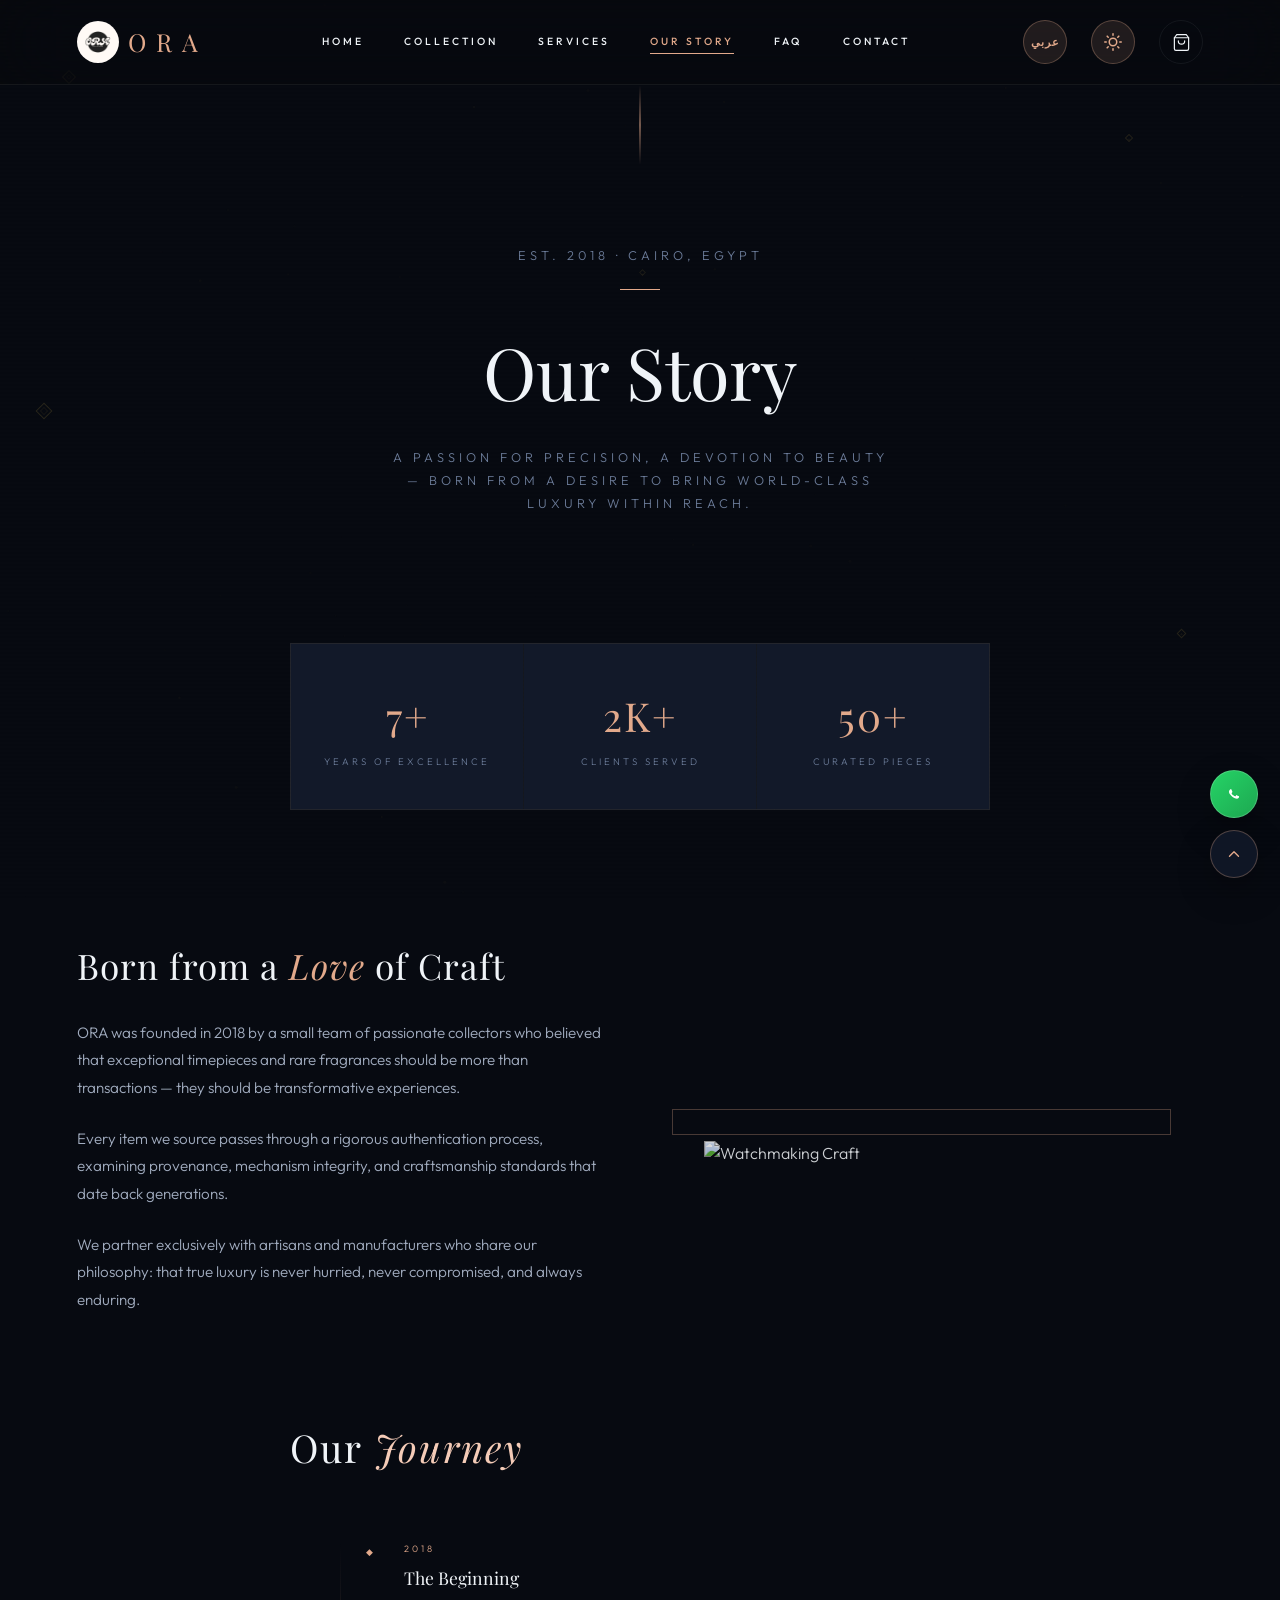
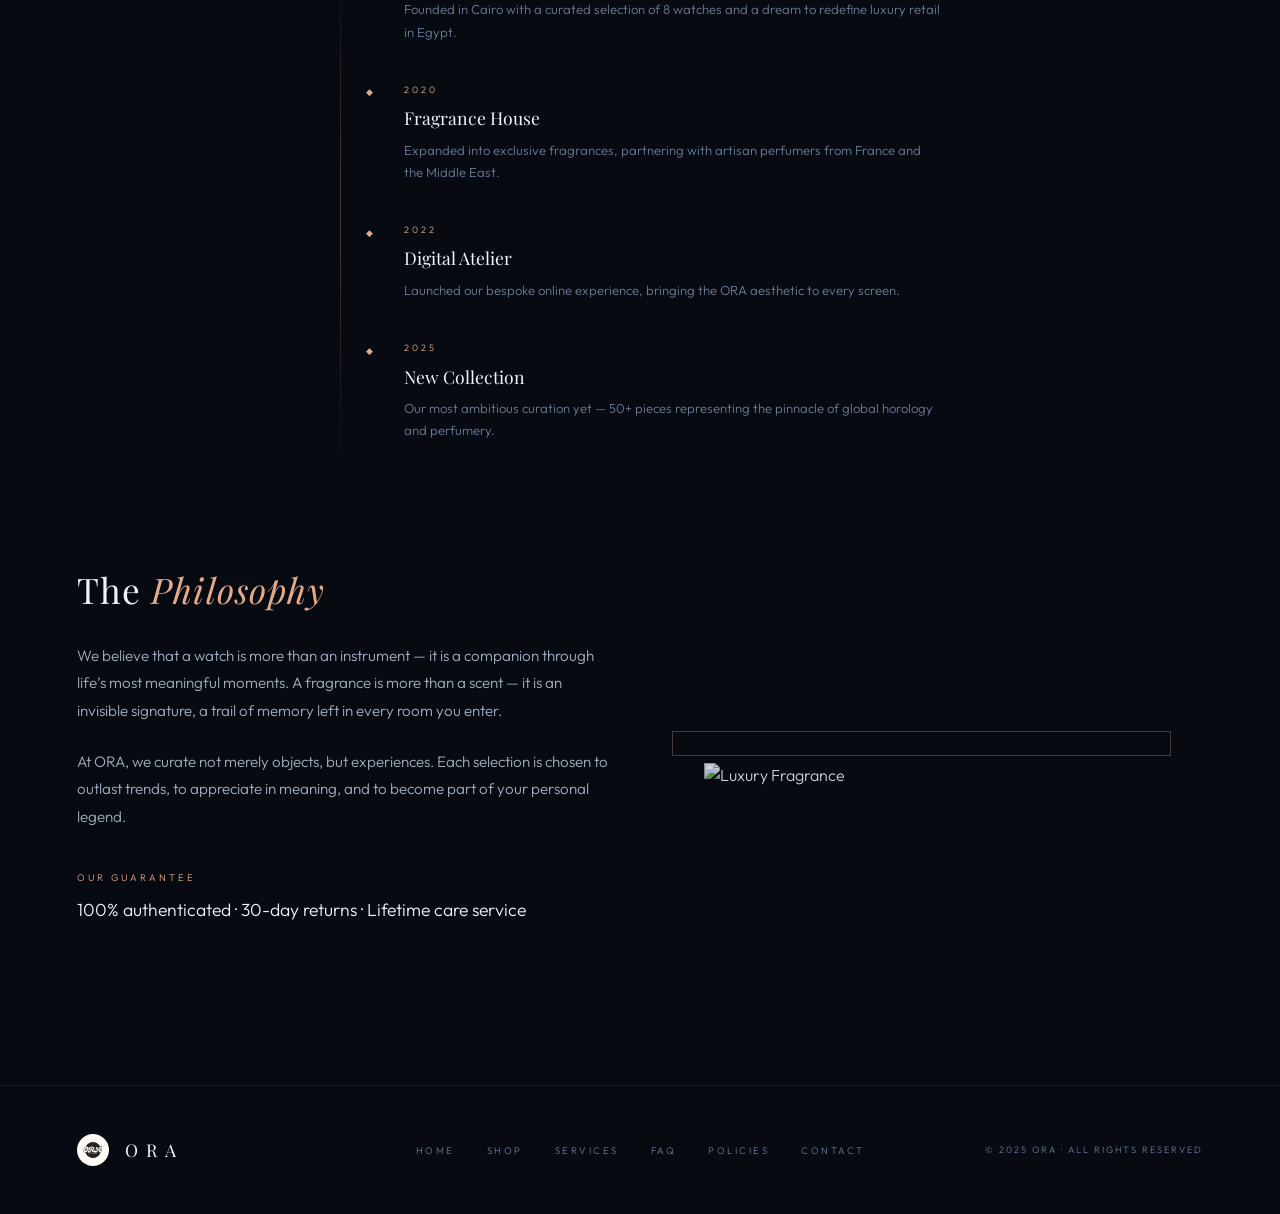
==== about.html @ 58fda9b3 "Initial commit or updates" ====
<!DOCTYPE html>
<html lang="en">
<head>
    <meta charset="UTF-8">
    <meta name="viewport" content="width=device-width, initial-scale=1.0">
    <title>Our Story — ORA</title>
    <link rel="preconnect" href="https://fonts.googleapis.com">
    <link rel="preconnect" href="https://fonts.gstatic.com" crossorigin>
    <link href="https://fonts.googleapis.com/css2?family=Cairo:wght@300;400;500;600;700&family=Outfit:wght@300;400;500;600&family=Playfair+Display:ital,wght@0,400;0,500;0,600;1,400;1,500&display=swap" rel="stylesheet">
    <script src="https://cdn.tailwindcss.com"></script>
    <link rel="stylesheet" href="css/style.css">
    <link rel="stylesheet" href="css/extra.css">
</head>
<body>


    <canvas id="bg-canvas"></canvas>
    <div class="orb-layer" aria-hidden="true">
        <div class="orb orb-1"></div>
        <div class="orb orb-2"></div>
        <div class="orb orb-3"></div>
    </div>
    <div class="diamonds-layer" aria-hidden="true">
        <div class="diamond"></div><div class="diamond"></div><div class="diamond"></div>
        <div class="diamond"></div><div class="diamond"></div>
    </div>
    <div class="scanline" aria-hidden="true"></div>

    <div class="page-wrap">

        <!-- NAVBAR -->
        <header class="navbar" id="navbar">
            <a href="index.html" class="logo"><img src="LOGO/ORAlogo.jpeg" alt="ORA" class="logo-img"><span class="logo-text">ORA</span></a>
            <nav class="nav-links" id="nav-links">
                <a href="index.html" data-i18n="home">Home</a>
                <a href="index.html#products" data-i18n="collection">Collection</a>
                <a href="services.html" data-i18n="services">Services</a>
                <a href="about.html" class="active" data-i18n="our_story">Our Story</a>
                <a href="faq.html" data-i18n="faq">FAQ</a>
                <a href="contact.html" data-i18n="contact">Contact</a>
            </nav>
            <div class="nav-right">
                <button class="lang-toggle" id="lang-toggle" aria-label="Toggle Language">عربي</button>
                <button class="theme-toggle" id="theme-toggle" aria-label="Toggle Theme">
                    <svg class="sun-icon" width="18" height="18" viewBox="0 0 24 24" fill="none" stroke="currentColor" stroke-width="2" stroke-linecap="round" stroke-linejoin="round"><circle cx="12" cy="12" r="5"/><line x1="12" y1="1" x2="12" y2="3"/><line x1="12" y1="21" x2="12" y2="23"/><line x1="4.22" y1="4.22" x2="5.64" y2="5.64"/><line x1="18.36" y1="18.36" x2="19.78" y2="19.78"/><line x1="1" y1="12" x2="3" y2="12"/><line x1="21" y1="12" x2="23" y2="12"/><line x1="4.22" y1="19.78" x2="5.64" y2="18.36"/><line x1="18.36" y1="5.64" x2="19.78" y2="4.22"/></svg>
                    <svg class="moon-icon" width="18" height="18" viewBox="0 0 24 24" fill="none" stroke="currentColor" stroke-width="2" stroke-linecap="round" stroke-linejoin="round"><path d="M21 12.79A9 9 0 1 1 11.21 3 7 7 0 0 0 21 12.79z"/></svg>
                </button>
                <a href="index.html" class="shop-link">
                    <button class="cart-trigger" aria-label="Go to shop">
                        <svg width="19" height="19" viewBox="0 0 24 24" fill="none" stroke="currentColor" stroke-width="1.5" stroke-linecap="round" stroke-linejoin="round"><path d="M6 2 3 6v14a2 2 0 0 0 2 2h14a2 2 0 0 0 2-2V6l-3-4z"/><line x1="3" y1="6" x2="21" y2="6"/><path d="M16 10a4 4 0 0 1-8 0"/></svg>
                    </button>
                </a>
                <button class="menu-trigger" id="menu-trigger" aria-label="Menu" aria-expanded="false" aria-controls="nav-links">
                    <span></span><span></span><span></span>
                </button>
            </div>
        </header>

        <!-- PAGE HEADER -->
        <div class="page-header">
            <div class="hero-line-top"></div>
            <p class="page-subtitle" data-i18n="est_cairo">Est. 2018 · Cairo, Egypt</p>
            <div class="page-header-line"></div>
            <h1 class="page-title" data-i18n="our_story">Our <em>Story</em></h1>
            <p class="page-subtitle" style="margin-top:1rem;max-width:500px;margin-left:auto;margin-right:auto;line-height:1.8;">
                <span data-i18n="passion_for_precision">A passion for precision, a devotion to beauty — born from a desire to bring world-class luxury within reach.</span>
            </p>
        </div>

        <!-- STATS -->
        <div class="stats-row reveal">
            <div class="stat-item">
                <span class="stat-num">7+</span>
                <span class="stat-label" data-i18n="years_excellence">Years of Excellence</span>
            </div>
            <div class="stat-item">
                <span class="stat-num">2K+</span>
                <span class="stat-label" data-i18n="clients_served">Clients Served</span>
            </div>
            <div class="stat-item">
                <span class="stat-num">50+</span>
                <span class="stat-label" data-i18n="curated_pieces">Curated Pieces</span>
            </div>
        </div>

        <!-- CONTENT -->
        <div class="page-content">

            <!-- First section: text + image -->
            <div class="two-col-grid reveal">
                <div class="text-block">
                    <h2 data-i18n="born_from_love">Born from a <em>Love</em> of Craft</h2>
                    <p data-i18n="maison_founded">ORA was founded in 2018 by a small team of passionate collectors who believed that exceptional timepieces and rare fragrances should be more than transactions — they should be transformative experiences.</p>
                    <p data-i18n="every_item">Every item we source passes through a rigorous authentication process, examining provenance, mechanism integrity, and craftsmanship standards that date back generations.</p>
                    <p data-i18n="we_partner">We partner exclusively with artisans and manufacturers who share our philosophy: that true luxury is never hurried, never compromised, and always enduring.</p>
                </div>
                <div class="image-block">
                    <img src="https://images.unsplash.com/photo-1508685096489-7aacd43bd3b1?w=600&h=700&fit=crop&q=85" alt="Watchmaking Craft" class="styled-img">
                </div>
            </div>

            <!-- Timeline -->
            <div style="margin: 5rem auto; max-width: 700px;">
                <div class="values-title reveal" style="text-align:left; margin-bottom:3rem;">
                    <h2 style="font-family:'Playfair Display',serif;font-size:clamp(1.8rem,3vw,2.4rem);font-weight:300;color:var(--text-1);letter-spacing:2px;">
                        <span data-i18n="our_journey">Our <em style="font-style:italic;color:var(--gold-light);">Journey</em></span>
                    </h2>
                </div>
                <div class="timeline reveal">
                    <div class="timeline-item">
                        <span class="timeline-year">2018</span>
                        <h3 data-i18n="the_beginning">The Beginning</h3>
                        <p data-i18n="the_beginning_desc">Founded in Cairo with a curated selection of 8 watches and a dream to redefine luxury retail in Egypt.</p>
                    </div>
                    <div class="timeline-item">
                        <span class="timeline-year">2020</span>
                        <h3 data-i18n="fragrance_house">Fragrance House</h3>
                        <p data-i18n="fragrance_house_desc">Expanded into exclusive fragrances, partnering with artisan perfumers from France and the Middle East.</p>
                    </div>
                    <div class="timeline-item">
                        <span class="timeline-year">2022</span>
                        <h3 data-i18n="digital_atelier">Digital Atelier</h3>
                        <p data-i18n="digital_atelier_desc">Launched our bespoke online experience, bringing the ORA aesthetic to every screen.</p>
                    </div>
                    <div class="timeline-item">
                        <span class="timeline-year">2025</span>
                        <h3 data-i18n="new_collection_year">New Collection</h3>
                        <p data-i18n="new_collection_desc">Our most ambitious curation yet — 50+ pieces representing the pinnacle of global horology and perfumery.</p>
                    </div>
                </div>
            </div>

            <!-- Second section: image + text -->
            <div class="two-col-grid reveal" style="margin-top:4rem;">
                <div class="image-block" style="order:2;">
                    <img src="https://images.unsplash.com/photo-1512207691052-e3b8b1823d12?w=600&h=700&fit=crop&q=85" alt="Luxury Fragrance" class="styled-img">
                </div>
                <div class="text-block" style="order:1;">
                    <h2 data-i18n="the_philosophy">The <em>Philosophy</em></h2>
                    <p data-i18n="we_believe">We believe that a watch is more than an instrument — it is a companion through life's most meaningful moments. A fragrance is more than a scent — it is an invisible signature, a trail of memory left in every room you enter.</p>
                    <p data-i18n="at_maison">At ORA, we curate not merely objects, but experiences. Each selection is chosen to outlast trends, to appreciate in meaning, and to become part of your personal legend.</p>
                    <div class="info-item" style="margin-top:2.5rem;">
                        <span class="info-label" data-i18n="our_guarantee">Our Guarantee</span>
                        <p data-i18n="guarantee_desc">100% authenticated · 30-day returns · Lifetime care service</p>
                    </div>
                </div>
            </div>

        </div>

        <!-- FOOTER -->
        <footer class="site-footer">
            <div class="footer-brand"><img src="LOGO/ORAlogo.jpeg" alt="ORA" class="footer-logo-img">ORA</div>
            <div class="footer-links">
                <a href="index.html" data-i18n="home">Home</a>
                <a href="index.html#products" data-i18n="shop">Shop</a>
                <a href="services.html" data-i18n="services">Services</a>
                <a href="faq.html" data-i18n="faq">FAQ</a>
                <a href="policies.html" data-i18n="policies">Policies</a>
                <a href="contact.html" data-i18n="contact">Contact</a>
            </div>
            <div class="footer-copy" data-i18n="rights_reserved">© 2025 ORA · All rights reserved</div>
        </footer>

    </div>

    <div class="toast" id="toast" role="status" aria-live="polite">
        <div class="toast-diamond"></div>
        <span id="toast-text"></span>
    </div>

    <div class="floating-actions" aria-label="Quick actions">
        <a class="floating-action whatsapp-action" href="https://wa.me/201005311879" target="_blank" rel="noopener" aria-label="WhatsApp">
            <svg width="20" height="20" viewBox="0 0 24 24" fill="currentColor" aria-hidden="true"><path d="M17.472 14.382c-.297-.149-1.758-.867-2.03-.967-.273-.099-.471-.148-.67.15-.197.297-.767.966-.94 1.164-.173.199-.347.223-.644.075-.297-.15-1.255-.463-2.39-1.475-.883-.788-1.48-1.761-1.653-2.059-.173-.297-.018-.458.13-.606.134-.133.298-.347.446-.52.149-.174.198-.298.298-.497.099-.198.05-.371-.025-.52-.075-.149-.669-1.612-.916-2.207-.242-.579-.487-.5-.669-.51-.173-.008-.371-.01-.57-.01-.198 0-.52.074-.792.372-.272.297-1.04 1.016-1.04 2.479 0 1.462 1.065 2.875 1.213 3.074.149.198 2.096 3.2 5.077 4.487.709.306 1.262.489 1.694.625.712.227 1.36.195 1.871.118.571-.085 1.758-.719 2.006-1.413.248-.694.248-1.289.173-1.413-.074-.124-.272-.198-.57-.347z"/></svg>
        </a>
        <button class="floating-action back-to-top" id="back-to-top" type="button" aria-label="Back to top">
            <svg width="18" height="18" viewBox="0 0 24 24" fill="none" stroke="currentColor" stroke-width="1.8" stroke-linecap="round" stroke-linejoin="round" aria-hidden="true"><path d="m18 15-6-6-6 6"/></svg>
        </button>
    </div>

    <script src="https://ajax.googleapis.com/ajax/libs/jquery/3.7.1/jquery.min.js"></script>
    <script src="js/lang.js"></script>
    <script src="js/page.js"></script>
</body>
</html>
---- css/style.css ----
/* =====================================================
   ORA — Ultra Premium Dark Luxury v2
   ===================================================== */
:root {
  --gold:        #E2A98B;
  --gold-light:  #F4CBB7;
  --gold-pale:   #FCEFE8;
  --gold-dim:    rgba(226, 169, 139, 0.12);
  --gold-glow:   rgba(226, 169, 139, 0.25);
  --void:        #070A11;
  --charcoal:    #0D121F;
  --surface:     #121929;
  --surface-2:   #182136;
  --surface-3:   #202A45;
  --border:      rgba(255,255,255,0.06);
  --border-gold: rgba(226, 169, 139, 0.3);
  --text-1:      #F0F4F8;
  --text-2:      #A2ADC0;
  --text-3:      #6B7B98;
  --wa:          #25D366;
  --wa-dark:     #1DA851;
  --ease-out:    cubic-bezier(0.22,1,0.36,1);
  --ease-expo:   cubic-bezier(0.16,1,0.3,1);
  --ease-io:     cubic-bezier(0.77,0,0.175,1);
}

/* ── LIGHT MODE ────────────────────────────────────── */
[data-theme="light"] {
  --void:        #F9FAFB;
  --charcoal:    #E9ECEF;
  --surface:     #FFFFFF;
  --surface-2:   #F3F4F6;
  --surface-3:   #E5E7EB;
  --border:      rgba(0,0,0,0.08);
  --border-gold: rgba(226, 169, 139, 0.4);
  --text-1:      #111827;
  --text-2:      #4B5563;
  --text-3:      #6B7280;
  --gold-dim:    rgba(226, 169, 139, 0.08);
  --gold-glow:   rgba(226, 169, 139, 0.15);
}

*,*::before,*::after { margin:0; padding:0; box-sizing:border-box; }
html { scroll-behavior:smooth; }

body {
  font-family:'Outfit', sans-serif;
  background:var(--void);
  color:var(--text-1);
  line-height:1.6;
  font-weight:300;
  overflow-x:hidden;
  transition: background 0.5s var(--ease-out), color 0.5s var(--ease-out);
}

/* ── Language Toggle Button ───────────────────────── */
.lang-toggle {
  position:relative;
  width:44px; height:44px;
  border:1px solid var(--border-gold);
  border-radius:50%;
  background:var(--gold-dim);
  display:flex;
  align-items:center;
  justify-content:center;
  cursor:pointer;
  font-family:'Outfit', sans-serif;
  font-size:0.7rem;
  font-weight:600;
  letter-spacing:1px;
  color:var(--gold);
  text-transform:uppercase;
  transition:all 0.4s var(--ease-out);
}

.lang-toggle:hover {
  background:var(--gold-glow);
  transform:scale(1.1);
  box-shadow:0 0 25px var(--gold-glow);
  color:var(--gold-light);
}

/* ── Theme Toggle Button ──────────────────────────── */
.theme-toggle {
  position:relative;
  width:44px; height:44px;
  border:1px solid var(--border-gold);
  border-radius:50%;
  background:var(--gold-dim);
  display:flex;
  align-items:center;
  justify-content:center;
  cursor:pointer;
  transition:all 0.4s var(--ease-out);
}

.theme-toggle:hover {
  background:var(--gold-glow);
  transform:rotate(30deg) scale(1.1);
  box-shadow:0 0 25px var(--gold-glow);
}

.theme-toggle svg { stroke:var(--gold); transition:all 0.3s; }

/* Dark mode: show sun, hide moon */
.theme-toggle .sun-icon { display:block; }
.theme-toggle .moon-icon { display:none; }

/* Light mode: show moon, hide sun */
[data-theme="light"] .theme-toggle .sun-icon { display:none; }
[data-theme="light"] .theme-toggle .moon-icon { display:block; }

/* ── Light mode particle/orb fixes ────────────────── */
[data-theme="light"] .orb { opacity:0; }
[data-theme="light"] .scanline { display:none; }
[data-theme="light"] .diamonds-layer { opacity:0.3; }
[data-theme="light"] #bg-canvas { opacity:0.3; }
[data-theme="light"] .navbar {
  background:rgba(250,249,246,0.8);
  border-bottom-color:rgba(0,0,0,0.06);
}
[data-theme="light"] .navbar.scrolled {
  background:rgba(250,249,246,0.95);
  border-bottom-color:var(--border-gold);
}
[data-theme="light"] .cart-trigger svg { stroke:var(--text-1); }
[data-theme="light"] .hero-cta {
  color:#fff;
  background:var(--gold);
}
[data-theme="light"] .product-image {
  filter:brightness(1) saturate(1);
}
[data-theme="light"] ::-webkit-scrollbar-track { background:var(--void); }
[data-theme="light"] ::-webkit-scrollbar-thumb { background:var(--border-gold); }

/* ── Custom Cursor ─────────────────────────────── */
#cursor-dot {
  position:fixed; top:0; left:0; z-index:9999;
  width:6px; height:6px; border-radius:50%;
  background:var(--gold);
  pointer-events:none;
  transition:transform 0.1s, opacity 0.3s;
  transform:translate(-50%,-50%);
}
#cursor-ring {
  position:fixed; top:0; left:0; z-index:9998;
  width:32px; height:32px; border-radius:50%;
  border:1px solid rgba(201,168,76,0.5);
  pointer-events:none;
  transform:translate(-50%,-50%);
  transition:transform 0.18s var(--ease-out), width 0.3s, height 0.3s, border-color 0.3s, opacity 0.3s;
}
body:has(button:hover) #cursor-ring,
body:has(a:hover) #cursor-ring {
  width:50px; height:50px;
  border-color:var(--gold);
}

/* ── Scrollbar ──────────────────────────────────── */
::-webkit-scrollbar { width:3px; }
::-webkit-scrollbar-track { background:var(--void); }
::-webkit-scrollbar-thumb { background:var(--border-gold); border-radius:2px; }

/* ── CANVAS (global background) ─────────────────── */
#bg-canvas {
  position:fixed;
  inset:0;
  z-index:0;
  pointer-events:none;
}

/* ── ANIMATED ORBS ──────────────────────────────── */
.orb-layer {
  position:fixed;
  inset:0;
  z-index:1;
  pointer-events:none;
  overflow:hidden;
}

.orb {
  position:absolute;
  border-radius:50%;
  filter:blur(90px);
  opacity:0;
  animation:orbFloat linear infinite;
  animation-fill-mode:forwards;
}

.orb-1 {
  width:500px; height:500px;
  background:radial-gradient(circle, rgba(201,168,76,0.18) 0%, transparent 70%);
  top:-100px; left:-100px;
  animation-duration:20s;
  animation-delay:0s;
  opacity:0;
  animation-name:orbFloat1;
}
.orb-2 {
  width:350px; height:350px;
  background:radial-gradient(circle, rgba(201,168,76,0.12) 0%, transparent 70%);
  top:40%; right:-80px;
  animation-duration:25s;
  animation-delay:-8s;
  animation-name:orbFloat2;
}
.orb-3 {
  width:280px; height:280px;
  background:radial-gradient(circle, rgba(232,200,122,0.1) 0%, transparent 70%);
  bottom:10%; left:20%;
  animation-duration:30s;
  animation-delay:-15s;
  animation-name:orbFloat3;
}
.orb-4 {
  width:200px; height:200px;
  background:radial-gradient(circle, rgba(201,168,76,0.15) 0%, transparent 70%);
  top:60%; left:60%;
  animation-duration:18s;
  animation-delay:-5s;
  animation-name:orbFloat4;
}

@keyframes orbFloat1 {
  0%   { opacity:0; transform:translate(0,0) scale(1); }
  10%  { opacity:1; }
  50%  { transform:translate(120px,80px) scale(1.1); }
  90%  { opacity:1; }
  100% { opacity:0; transform:translate(0,0) scale(1); }
}
@keyframes orbFloat2 {
  0%   { opacity:0; transform:translate(0,0) scale(0.9); }
  10%  { opacity:1; }
  50%  { transform:translate(-80px,120px) scale(1.15); }
  90%  { opacity:1; }
  100% { opacity:0; transform:translate(0,0) scale(0.9); }
}
@keyframes orbFloat3 {
  0%   { opacity:0; transform:translate(0,0); }
  10%  { opacity:1; }
  33%  { transform:translate(60px,-50px); }
  66%  { transform:translate(-40px,30px); }
  90%  { opacity:1; }
  100% { opacity:0; transform:translate(0,0); }
}
@keyframes orbFloat4 {
  0%   { opacity:0; transform:translate(0,0) scale(1); }
  10%  { opacity:1; }
  50%  { transform:translate(-60px,-90px) scale(1.2); }
  90%  { opacity:1; }
  100% { opacity:0; transform:translate(0,0) scale(1); }
}

/* ── FLOATING DIAMONDS ──────────────────────────── */
.diamonds-layer {
  position:fixed;
  inset:0;
  z-index:2;
  pointer-events:none;
  overflow:hidden;
}

.diamond {
  position:absolute;
  width:8px; height:8px;
  border:1px solid rgba(201,168,76,0.35);
  transform:rotate(45deg);
  animation:diamondDrift linear infinite;
}

.diamond::before {
  content:'';
  position:absolute;
  inset:2px;
  border:1px solid rgba(201,168,76,0.15);
}

.diamond:nth-child(1)  { top:8%;  left:5%;  width:10px; height:10px; animation-duration:18s; animation-delay:0s;    opacity:0.6; }
.diamond:nth-child(2)  { top:15%; left:88%; width:6px;  height:6px;  animation-duration:22s; animation-delay:-6s;   opacity:0.4; }
.diamond:nth-child(3)  { top:45%; left:3%;  width:12px; height:12px; animation-duration:28s; animation-delay:-10s;  opacity:0.5; }
.diamond:nth-child(4)  { top:70%; left:92%; width:7px;  height:7px;  animation-duration:20s; animation-delay:-4s;   opacity:0.45; }
.diamond:nth-child(5)  { top:30%; left:50%; width:5px;  height:5px;  animation-duration:15s; animation-delay:-8s;   opacity:0.3; }
.diamond:nth-child(6)  { top:85%; left:25%; width:9px;  height:9px;  animation-duration:24s; animation-delay:-12s;  opacity:0.5; }
.diamond:nth-child(7)  { top:55%; left:70%; width:6px;  height:6px;  animation-duration:19s; animation-delay:-3s;   opacity:0.35; }
.diamond:nth-child(8)  { top:20%; left:35%; width:8px;  height:8px;  animation-duration:26s; animation-delay:-16s;  opacity:0.4; }

@keyframes diamondDrift {
  0%   { transform:rotate(45deg) translateY(0px); }
  50%  { transform:rotate(225deg) translateY(-20px); }
  100% { transform:rotate(405deg) translateY(0px); }
}

/* ── Scanline overlay ───────────────────────────── */
.scanline {
  position:fixed;
  inset:0;
  z-index:3;
  pointer-events:none;
  background:repeating-linear-gradient(
    0deg,
    transparent,
    transparent 2px,
    rgba(0,0,0,0.03) 2px,
    rgba(0,0,0,0.03) 4px
  );
}

.page-wrap { position:relative; z-index:10; }

.navbar {
  display:flex;
  justify-content:space-between;
  align-items:center;
  padding:1.25rem 6%;
  background:rgba(8,8,8,0.5);
  backdrop-filter:blur(40px) saturate(2);
  -webkit-backdrop-filter:blur(40px) saturate(2);
  border-bottom:1px solid var(--border);
  position:sticky;
  top:0;
  z-index:500;
  transition:padding 0.4s var(--ease-out), background 0.4s;
}

.navbar.scrolled {
  padding-top:0.9rem;
  padding-bottom:0.9rem;
  border-bottom-color:var(--border-gold);
  background:rgba(8,8,8,0.85);
}

.logo {
  font-family:'Playfair Display', serif;
  font-size:1.55rem;
  font-weight:300;
  letter-spacing:10px;
  color:var(--text-1);
  text-transform:uppercase;
  text-decoration:none;
  position:relative;
  z-index:502;
  display:flex;
  align-items:center;
  gap:0.6rem;
}

.logo-img {
  width:42px;
  height:42px;
  border-radius:50%;
  object-fit:cover;
  transition:transform 0.4s var(--ease-out), box-shadow 0.4s;
}

.logo:hover .logo-img {
  transform:scale(1.08);
  box-shadow:0 0 20px var(--gold-glow);
}

.logo-text {
  font-family:'Playfair Display', serif;
  font-size:1.55rem;
  font-weight:300;
  letter-spacing:10px;
  color:var(--gold);
  text-transform:uppercase;
}

.logo::after {
  content:'';
  position:absolute;
  bottom:-3px; left:0;
  width:0; height:1px;
  background:linear-gradient(to right, var(--gold), transparent);
  transition:width 0.5s var(--ease-out);
}
.logo:hover::after { width:100%; }

/* Footer logo */
.footer-logo-img {
  width:32px;
  height:32px;
  border-radius:50%;
  object-fit:cover;
  vertical-align:middle;
  margin-right:0.5rem;
}

.footer-brand {
  font-family:'Playfair Display', serif;
  font-size:1.2rem;
  font-weight:300;
  letter-spacing:8px;
  color:var(--gold);
  text-transform:uppercase;
  display:flex;
  align-items:center;
  gap:0.5rem;
}

.nav-links {
  display:flex;
  gap:2.5rem;
  align-items:center;
}

.nav-links a {
  text-decoration:none;
  color:var(--text-1);
  font-size:0.65rem;
  letter-spacing:3px;
  text-transform:uppercase;
  transition:color 0.3s var(--ease-out);
  position:relative;
  font-weight:500;
}

.nav-links a::after {
  content:'';
  position:absolute;
  bottom:-4px; left:0;
  width:0; height:1px;
  background:var(--gold);
  transition:width 0.3s var(--ease-out);
}

.nav-links a:hover, .nav-links a.active { color:var(--gold); }
.nav-links a:hover::after, .nav-links a.active::after { width:100%; }

.nav-right { display:flex; align-items:center; gap:1.5rem; z-index:502; }

.menu-trigger {
  display:none;
  flex-direction:column;
  justify-content:space-between;
  width:24px; height:14px;
  background:none; border:none; cursor:pointer;
}

.menu-trigger span {
  display:block;
  width:100%; height:1.5px;
  background:var(--text-1);
  transition:transform 0.4s var(--ease-out), opacity 0.4s;
}

.menu-trigger.active span:nth-child(1) { transform:translateY(6px) rotate(45deg); }
.menu-trigger.active span:nth-child(2) { opacity:0; }
.menu-trigger.active span:nth-child(3) { transform:translateY(-6.5px) rotate(-45deg); }

.cart-trigger {
  position:relative;
  cursor:pointer;
  display:flex;
  align-items:center;
  justify-content:center;
  width:44px; height:44px;
  border:1px solid var(--border);
  border-radius:50%;
  background:none;
  transition:border-color 0.35s, background 0.35s, transform 0.3s;
}

.cart-trigger:hover {
  border-color:var(--border-gold);
  background:var(--gold-dim);
  transform:scale(1.05);
}

.cart-trigger svg { stroke:var(--text-1); transition:stroke 0.3s; }
.cart-trigger:hover svg { stroke:var(--gold); }

.badge {
  position:absolute;
  top:-5px; right:-5px;
  background:var(--gold);
  color:var(--void);
  font-size:0.6rem;
  font-weight:700;
  height:18px; width:18px;
  border-radius:50%;
  display:flex; align-items:center; justify-content:center;
  border:2px solid var(--void);
  transition:transform 0.2s var(--ease-out);
}

.badge.pop { animation:badgePop 0.35s var(--ease-out); }

@keyframes badgePop {
  0%   { transform:scale(1); }
  40%  { transform:scale(1.6); }
  100% { transform:scale(1); }
}

/* ── HERO ────────────────────────────────────────── */
#hero {
  position:relative;
  min-height:88vh;
  display:flex;
  flex-direction:column;
  align-items:center;
  justify-content:center;
  text-align:center;
  padding:6rem 2rem 5rem;
  overflow:hidden;
}

#hero::before {
  content:'';
  position:absolute;
  inset:0;
  background:
    radial-gradient(ellipse 100% 80% at 50% 110%, rgba(201,168,76,0.1) 0%, transparent 65%),
    radial-gradient(ellipse 50% 50% at 15% 15%, rgba(201,168,76,0.05) 0%, transparent 60%),
    radial-gradient(ellipse 40% 40% at 85% 25%, rgba(201,168,76,0.04) 0%, transparent 60%);
  pointer-events:none;
}

.hero-line-top {
  position:absolute;
  top:0; left:50%;
  transform:translateX(-50%);
  width:1px;
  height:0;
  background:linear-gradient(to bottom, transparent, var(--gold), transparent);
  animation:lineGrow 1.2s var(--ease-out) 0.1s forwards;
}

@keyframes lineGrow { to { height:80px; } }

.hero-line-bottom {
  position:absolute;
  bottom:0; left:50%;
  transform:translateX(-50%);
  width:1px;
  height:0;
  background:linear-gradient(to top, transparent, rgba(201,168,76,0.4), transparent);
  animation:lineGrow 1.2s var(--ease-out) 0.3s forwards;
}

.hero-rule-left,
.hero-rule-right {
  position:absolute;
  top:50%;
  width:0;
  height:1px;
  background:linear-gradient(to right, transparent, rgba(201,168,76,0.2));
  animation:ruleGrow 1.5s var(--ease-out) 0.5s forwards;
}
.hero-rule-left { left:0; }
.hero-rule-right {
  right:0;
  background:linear-gradient(to left, transparent, rgba(201,168,76,0.2));
}

@keyframes ruleGrow { to { width:15%; } }

.spline-container {
  position:absolute;
  inset:0;
  width:100%;
  height:100%;
  z-index:1;
}

spline-viewer {
  width:100%;
  height:100%;
}

.hero-content { 
  position:relative; 
  z-index:2; 
  pointer-events:none; 
}

.hero-content * { 
  pointer-events:auto; 
}

.hero-eyebrow {
  font-size:0.65rem;
  font-weight:500;
  letter-spacing:7px;
  text-transform:uppercase;
  color:var(--gold);
  margin-bottom:2rem;
  opacity:0;
  transform:translateY(10px);
  animation:fadeUp 0.8s var(--ease-out) 0.4s forwards;
  display:flex;
  align-items:center;
  justify-content:center;
  gap:1.2rem;
}

.hero-eyebrow::before,
.hero-eyebrow::after {
  content:'';
  width:30px; height:1px;
  background:var(--border-gold);
}

#hero h1 {
  font-family:'Playfair Display', serif;
  font-size:clamp(2.7rem,6.5vw,5.5rem);
  font-weight:300;
  line-height:1.08;
  letter-spacing:2px;
  color:var(--text-1);
  margin-bottom:1.5rem;
  opacity:0;
  transform:translateY(20px);
  animation:fadeUp 1s var(--ease-out) 0.55s forwards;
}

#hero h1 em {
  font-style:italic;
  font-weight:400;
  color:var(--gold-light);
  display:block;
}

#hero p {
  font-size:0.82rem;
  letter-spacing:4px;
  text-transform:uppercase;
  color:var(--text-2);
  margin-bottom:3rem;
  opacity:0;
  transform:translateY(10px);
  animation:fadeUp 0.9s var(--ease-out) 0.7s forwards;
}

.hero-cta {
  display:inline-flex;
  align-items:center;
  gap:1rem;
  font-size:0.7rem;
  letter-spacing:3px;
  text-transform:uppercase;
  color:var(--void);
  background:var(--gold);
  border:none;
  padding:1rem 2.5rem;
  cursor:pointer;
  font-family:'Outfit', sans-serif;
  font-weight:500;
  position:relative;
  overflow:hidden;
  opacity:0;
  transform:translateY(10px);
  animation:fadeUp 0.9s var(--ease-out) 0.85s forwards;
  transition:background 0.3s, transform 0.2s;
}

.hero-cta::before {
  content:'';
  position:absolute;
  inset:0;
  background:linear-gradient(135deg, rgba(255,255,255,0.2) 0%, transparent 50%);
  pointer-events:none;
}

.hero-cta:hover { background:var(--gold-light); transform:translateY(-2px); }

.scroll-hint {
  position:absolute;
  bottom:2.5rem;
  left:50%;
  transform:translateX(-50%);
  display:flex;
  flex-direction:column;
  align-items:center;
  gap:0.5rem;
  opacity:0;
  animation:fadeUp 1s var(--ease-out) 1.3s forwards;
}

.scroll-hint span {
  font-size:0.55rem;
  letter-spacing:4px;
  text-transform:uppercase;
  color:var(--text-3);
}

.scroll-line {
  width:1px;
  height:40px;
  background:linear-gradient(to bottom, var(--gold), transparent);
  animation:scrollPulse 2s ease-in-out infinite;
}

@keyframes scrollPulse {
  0%,100% { transform:scaleY(1); opacity:0.6; }
  50%      { transform:scaleY(1.3); opacity:1; }
}

@keyframes fadeUp { to { opacity:1; transform:translateY(0); } }

/* ── MARQUEE STRIP ───────────────────────────────── */
.marquee-strip {
  overflow:hidden;
  border-top:1px solid var(--border);
  border-bottom:1px solid var(--border);
  background:var(--surface);
  padding:0.9rem 0;
  position:relative;
  z-index:10;
}

.marquee-track {
  display:flex;
  width:max-content;
  animation:marqueeScroll 30s linear infinite;
}

.marquee-track:hover { animation-play-state:paused; }

.marquee-item {
  display:flex;
  align-items:center;
  gap:2.5rem;
  padding:0 2.5rem;
  font-size:0.62rem;
  letter-spacing:4px;
  text-transform:uppercase;
  color:var(--text-3);
  white-space:nowrap;
}

.marquee-item span.dot {
  width:4px; height:4px;
  background:var(--gold);
  border-radius:50%;
  flex-shrink:0;
}

.marquee-item .highlight { color:var(--gold); }

@keyframes marqueeScroll {
  from { transform:translateX(0); }
  to   { transform:translateX(-50%); }
}

/* ── PRODUCTS ────────────────────────────────────── */
#products { padding:5rem 6% 7rem; }

.section-header {
  display:flex;
  align-items:baseline;
  justify-content:space-between;
  margin-bottom:4rem;
  padding-bottom:1.5rem;
  border-bottom:1px solid var(--border);
}

.section-title {
  font-family:'Playfair Display', serif;
  font-size:2.2rem;
  font-weight:300;
  letter-spacing:3px;
  color:var(--text-1);
}

.section-title em { font-style:italic; color:var(--gold-light); }

.filters {
  display:flex;
  gap:0;
  border:1px solid var(--border);
  overflow:hidden;
}

.filter-btn {
  padding:0.65rem 1.8rem;
  border:none;
  border-right:1px solid var(--border);
  background:transparent;
  cursor:pointer;
  font-family:'Outfit', sans-serif;
  font-size:0.65rem;
  font-weight:400;
  letter-spacing:3px;
  text-transform:uppercase;
  color:var(--text-3);
  transition:all 0.3s var(--ease-out);
  position:relative;
}

.filter-btn:last-child { border-right:none; }

.filter-btn.active { color:var(--gold); background:var(--gold-dim); }
.filter-btn:not(.active):hover { color:var(--text-2); background:rgba(255,255,255,0.02); }

.products-grid {
  display:grid;
  grid-template-columns:1fr;
  gap:1px;
  background:var(--border);
}

@media(min-width:640px) { .products-grid { grid-template-columns:repeat(2,1fr); } }
@media(min-width:1024px) { .products-grid { grid-template-columns:repeat(3,1fr); } }

/* ── PRODUCT CARD ────────────────────────────────── */
.product-card {
  background:var(--surface);
  display:flex;
  flex-direction:column;
  position:relative;
  overflow:hidden;
  opacity:0;
  transform:translateY(40px);
  transition: opacity 0.7s var(--ease-expo), transform 0.7s var(--ease-expo), box-shadow 0.5s var(--ease-out);
}

.product-card.revealed { opacity:1; transform:translateY(0); }

.product-card::before {
  content:'';
  position:absolute;
  inset:0;
  border:1px solid transparent;
  transition:border-color 0.5s var(--ease-out), background 0.5s;
  z-index:3;
  pointer-events:none;
}

.product-card:hover {
  box-shadow: 0 20px 40px rgba(0,0,0,0.4);
  z-index:10;
}

.product-card:hover::before { 
  border-color:var(--border-gold); 
  background: radial-gradient(circle at 50% 0%, rgba(201,168,76,0.05), transparent 60%);
}

.card-top-line {
  position:absolute;
  top:0; left:0;
  width:0; height:2px;
  background:linear-gradient(to right, var(--gold), var(--gold-light), var(--gold));
  z-index:4;
  transition:width 0.6s var(--ease-out);
}

.product-card:hover .card-top-line { width:100%; }

.product-image-wrap {
  position:relative;
  overflow:hidden;
  height:300px;
  background:var(--surface-2);
}

.product-image-wrap::before {
  content:'';
  position:absolute;
  inset:0;
  background:linear-gradient(90deg, transparent 30%, rgba(201,168,76,0.04) 50%, transparent 70%);
  animation:shimmer 2s infinite;
  z-index:1;
}

@keyframes shimmer {
  0%   { transform:translateX(-100%); }
  100% { transform:translateX(100%); }
}

.product-image {
  width:100%; height:100%;
  object-fit:cover;
  display:block;
  transition:transform 1s var(--ease-out), filter 0.6s;
  filter:brightness(0.85) saturate(0.9);
  position:relative; z-index:2;
}

.product-card:hover .product-image {
  transform:scale(1.08);
  filter:brightness(0.95) saturate(1.1);
}

.cat-pill {
  position:absolute;
  top:1.1rem; left:1.1rem;
  font-size:0.55rem;
  font-weight:500;
  letter-spacing:3.5px;
  text-transform:uppercase;
  color:var(--gold);
  background:rgba(8,8,8,0.8);
  backdrop-filter:blur(12px);
  padding:0.35rem 0.9rem;
  border:1px solid var(--border-gold);
  z-index:5;
  transform:translateX(-5px);
  opacity:0;
  transition:transform 0.5s var(--ease-out), opacity 0.5s;
}

.product-card.revealed .cat-pill {
  opacity:1;
  transform:translateX(0);
  transition-delay:0.2s;
}

.num-tag {
  position:absolute;
  bottom:1rem; right:1rem;
  font-family:'Playfair Display', serif;
  font-size:3rem;
  font-weight:300;
  color:rgba(201,168,76,0.08);
  line-height:1;
  z-index:3;
  transition:color 0.5s;
  user-select:none;
}

.product-card:hover .num-tag { color:rgba(201,168,76,0.14); }

.product-overlay {
  position:absolute;
  inset:0;
  background:linear-gradient(to top, rgba(8,8,8,0.85) 0%, rgba(8,8,8,0.3) 50%, transparent 100%);
  display:flex;
  align-items:flex-end;
  justify-content:center;
  padding-bottom:2rem;
  opacity:0;
  transition:opacity 0.5s var(--ease-out);
  z-index:5;
}

.product-card:hover .product-overlay { opacity:1; }

.quick-add-btn {
  font-family:'Outfit', sans-serif;
  font-size:0.65rem;
  letter-spacing:3.5px;
  text-transform:uppercase;
  color:var(--void);
  background:var(--gold);
  border:none;
  padding:0.8rem 2rem;
  cursor:pointer;
  font-weight:500;
  transform:translateY(12px);
  opacity:0;
  transition:transform 0.45s var(--ease-out), opacity 0.45s, background 0.2s;
}

.product-card:hover .quick-add-btn {
  transform:translateY(0);
  opacity:1;
}

.quick-add-btn:hover { background:var(--gold-light); }

.product-info {
  padding:1.6rem 1.8rem 2rem;
  display:flex;
  flex-direction:column;
  flex-grow:1;
  border-top:1px solid var(--border);
  position:relative;
}

.product-title {
  font-family:'Playfair Display', serif;
  font-size:1.3rem;
  font-weight:400;
  color:var(--text-1);
  letter-spacing:0.5px;
  line-height:1.25;
  margin-bottom:0.5rem;
  transition:color 0.35s;
  position:relative;
  display:inline-block;
}

.product-card:hover .product-title { color:var(--gold-light); }

.product-meta {
  display:flex;
  justify-content:space-between;
  align-items:center;
  margin-top:auto;
  padding-top:1.2rem;
  border-top:1px solid var(--border);
}

.product-price {
  font-size:0.9rem;
  font-weight:400;
  color:var(--gold);
  letter-spacing:1px;
}

.add-to-cart-btn {
  font-family:'Outfit', sans-serif;
  font-size:0.6rem;
  font-weight:500;
  letter-spacing:2.5px;
  text-transform:uppercase;
  color:var(--text-3);
  background:transparent;
  border:1px solid var(--border);
  padding:0.5rem 1.1rem;
  cursor:pointer;
  transition:all 0.3s var(--ease-out);
  position:relative;
  overflow:hidden;
}

.add-to-cart-btn::before {
  content:'';
  position:absolute;
  inset:0;
  background:var(--gold-dim);
  transform:scaleX(0);
  transform-origin:left;
  transition:transform 0.4s var(--ease-out);
}

.add-to-cart-btn:hover { color:var(--gold); border-color:var(--border-gold); }
.add-to-cart-btn:hover::before { transform:scaleX(1); }
.add-to-cart-btn span { position:relative; z-index:1; }

/* ── CART OVERLAY & SIDEBAR ──────────────────────── */
.cart-overlay {
  position:fixed;
  inset:0;
  background:rgba(0,0,0,0.7);
  z-index:900;
  opacity:0;
  pointer-events:none;
  transition:opacity 0.5s var(--ease-out);
  backdrop-filter:blur(6px);
}

.cart-overlay.active { opacity:1; pointer-events:all; }

.cart-sidebar {
  position:fixed;
  top:0; right:0;
  width:min(440px,100vw);
  height:100dvh;
  background:var(--surface);
  border-left:1px solid var(--border);
  z-index:1000;
  transform:translateX(100%);
  transition:transform 0.6s var(--ease-io);
  display:flex;
  flex-direction:column;
  overflow:hidden;
}

.cart-sidebar.open { transform:translateX(0); }

.cart-sidebar::before {
  content:'';
  position:absolute;
  top:0; left:-1px;
  width:1px;
  height:100%;
  background:linear-gradient(to bottom, transparent, var(--gold), transparent);
  opacity:0;
  transition:opacity 0.6s 0.3s;
  z-index:1;
}

.cart-sidebar.open::before { opacity:1; }

.cart-header {
  padding:1.8rem 2rem;
  border-bottom:1px solid var(--border);
  display:flex;
  justify-content:space-between;
  align-items:center;
  position:relative;
}

.cart-header-left h2 {
  font-family:'Playfair Display', serif;
  font-size:1.6rem;
  font-weight:300;
  letter-spacing:4px;
  text-transform:uppercase;
  color:var(--text-1);
}

.cart-count-sub {
  font-size:0.6rem;
  letter-spacing:2.5px;
  text-transform:uppercase;
  color:var(--text-3);
  margin-top:0.2rem;
}

.close-cart {
  background:none;
  border:1px solid var(--border);
  color:var(--text-2);
  cursor:pointer;
  width:40px; height:40px;
  border-radius:50%;
  display:flex; align-items:center; justify-content:center;
  font-size:1.1rem;
  transition:all 0.35s var(--ease-out);
}

.close-cart:hover {
  border-color:var(--border-gold);
  color:var(--gold);
  background:var(--gold-dim);
  transform:rotate(90deg) scale(1.05);
}

.cart-items {
  padding:0 2rem;
  flex-grow:1;
  overflow-y:auto;
  display:flex;
  flex-direction:column;
}

.cart-empty {
  display:flex;
  flex-direction:column;
  align-items:center;
  justify-content:center;
  height:100%;
  gap:1.2rem;
  color:var(--text-3);
  padding:3rem 0;
}

.cart-empty-glyph {
  font-family:'Playfair Display', serif;
  font-size:5rem;
  font-weight:300;
  opacity:0.2;
  line-height:1;
  color:var(--gold);
}

.cart-empty p {
  font-size:0.65rem;
  letter-spacing:4px;
  text-transform:uppercase;
}

.cart-item {
  display:flex;
  justify-content:space-between;
  align-items:flex-start;
  padding:1.5rem 0;
  border-bottom:1px solid var(--border);
  gap:1rem;
  animation:slideIn 0.4s var(--ease-out);
}

@keyframes slideIn {
  from { opacity:0; transform:translateX(20px); }
  to   { opacity:1; transform:translateX(0); }
}

.cart-item-info { flex:1; }

.cart-item-info h4 {
  font-family:'Playfair Display', serif;
  font-size:1.1rem;
  font-weight:400;
  color:var(--text-1);
  margin-bottom:0.3rem;
  letter-spacing:0.3px;
}

.cart-item-qty {
  font-size:0.65rem;
  letter-spacing:2px;
  color:var(--text-3);
  text-transform:uppercase;
}

.cart-item-actions {
  display:flex;
  flex-direction:column;
  align-items:flex-end;
  gap:0.6rem;
}

.cart-item-price {
  font-size:0.9rem;
  font-weight:500;
  color:var(--gold);
  letter-spacing:0.5px;
}

.remove-btn {
  background:none; border:none;
  color:var(--text-3);
  cursor:pointer;
  font-family:'Outfit', sans-serif;
  font-size:0.6rem;
  letter-spacing:1px;
  text-transform:uppercase;
  padding:0;
  transition:all 0.3s ease;
  position:relative;
  display: flex;
  align-items: center;
  gap: 0.35rem;
}

.remove-btn::after {
  content:'';
  position:absolute;
  bottom:-1px; left:0;
  width:0; height:1px;
  background:#e05f5f;
  transition:width 0.3s;
}

.remove-btn:hover { color:#e05f5f; }
.remove-btn:hover::after { width:100%; }

.cart-footer {
  padding:1.8rem 2rem;
  border-top:1px solid var(--border);
  background:var(--surface-2);
}

.cart-divider {
  height:1px;
  background:linear-gradient(to right, transparent, var(--border-gold), transparent);
  margin:1.2rem 0;
}

.summary-row, .total-row {
  display:flex;
  justify-content:space-between;
}
.summary-row { align-items:center; padding:0.35rem 0; }
.total-row { align-items:baseline; margin-bottom:1.5rem; }

.summary-label {
  font-size:0.62rem;
  letter-spacing:2.5px;
  text-transform:uppercase;
  color:var(--text-3);
}

.summary-val { font-size:0.82rem; color:var(--text-2); }

.total-label {
  font-size:0.62rem;
  letter-spacing:3px;
  text-transform:uppercase;
  color:var(--gold);
}

.total-amount {
  font-family:'Playfair Display', serif;
  font-size:2rem;
  font-weight:300;
  color:var(--text-1);
  letter-spacing:1px;
}

.checkout-btn {
  width:100%;
  padding:1.15rem;
  background:var(--wa);
  color:#fff;
  border:none;
  font-family:'Outfit', sans-serif;
  font-size:0.68rem;
  font-weight:500;
  letter-spacing:3.5px;
  text-transform:uppercase;
  cursor:pointer;
  display:flex;
  align-items:center;
  justify-content:center;
  gap:0.8rem;
  transition:background 0.3s, transform 0.2s;
  position:relative;
  overflow:hidden;
}

.checkout-btn::before {
  content:'';
  position:absolute;
  inset:0;
  background:linear-gradient(135deg, rgba(255,255,255,0.15) 0%, transparent 50%);
  pointer-events:none;
}

.checkout-btn:hover { background:var(--wa-dark); }
.checkout-btn:active { transform:scale(0.99); }

/* ── TOAST ───────────────────────────────────────── */
.toast {
  position:fixed;
  bottom:2.5rem;
  left:50%;
  transform:translateX(-50%) translateY(20px);
  background:var(--surface-3);
  border:1px solid var(--border-gold);
  color:var(--text-1);
  padding:0.9rem 2rem;
  font-size:0.65rem;
  letter-spacing:3px;
  text-transform:uppercase;
  z-index:9000;
  opacity:0;
  pointer-events:none;
  transition:opacity 0.35s, transform 0.45s var(--ease-out);
  white-space:nowrap;
  display:flex;
  align-items:center;
  gap:0.7rem;
}

.toast.show { opacity:1; transform:translateX(-50%) translateY(0); }

.toast-diamond {
  width:8px; height:8px;
  border:1px solid var(--gold);
  transform:rotate(45deg);
  flex-shrink:0;
}

/* ── INNER PAGES ─────────────────────────────────── */
.page-header {
  padding: 10rem 6% 4rem;
  text-align: center;
  position: relative;
  overflow: hidden;
}

.page-title {
  font-family: 'Playfair Display', serif;
  font-size: clamp(3rem, 6vw, 4.5rem);
  font-weight: 300;
  color: var(--text-1);
  margin-bottom: 1rem;
}

.page-title em { font-style: italic; color: var(--gold-light); }

.page-subtitle {
  font-size: 0.8rem;
  letter-spacing: 4px;
  text-transform: uppercase;
  color: var(--text-3);
}

.page-content {
  padding: 4rem 6% 8rem;
}

.two-col-grid {
  display: grid;
  grid-template-columns: 1fr;
  gap: 4rem;
  max-width: 1200px;
  margin: 0 auto;
}

@media(min-width: 768px) {
  .two-col-grid { grid-template-columns: 1fr 1fr; align-items: center; }
}

.text-block h2 {
  font-family: 'Playfair Display', serif;
  font-size: 2.2rem;
  font-weight: 300;
  color: var(--text-1);
  margin-bottom: 1.5rem;
  letter-spacing: 1px;
}

.text-block h2 em { font-style: italic; color: var(--gold); }

.text-block p {
  font-size: 0.95rem;
  color: var(--text-2);
  margin-bottom: 1.5rem;
  line-height: 1.8;
}

.image-block {
  position: relative;
  padding: 1rem;
}

.image-block::before {
  content: '';
  position: absolute;
  top: 0; left: 0; right: 2rem; bottom: 2rem;
  border: 1px solid var(--border-gold);
  z-index: 0;
}

.styled-img {
  width: 100%;
  height: auto;
  position: relative;
  z-index: 1;
  transform: translate(1rem, 1rem);
  filter: brightness(0.85);
  transition: filter 0.5s var(--ease-out), transform 0.5s var(--ease-out);
}

.styled-img:hover {
  filter: brightness(1);
  transform: translate(0.5rem, 0.5rem);
}

.info-item {
  margin-bottom: 2rem;
}

.info-label {
  display: block;
  font-size: 0.6rem;
  letter-spacing: 3px;
  text-transform: uppercase;
  color: var(--gold);
  margin-bottom: 0.5rem;
}

.info-item p {
  font-size: 1.1rem;
  color: var(--text-1);
  font-weight: 300;
}

.social-links {
  display: flex;
  gap: 1.5rem;
  margin-top: 3rem;
  padding-top: 2rem;
  border-top: 1px solid var(--border);
}

.social-links a {
  font-size: 0.65rem;
  letter-spacing: 2px;
  text-transform: uppercase;
  color: var(--text-2);
  text-decoration: none;
  transition: color 0.3s;
}

.social-links a:hover { color: var(--gold); }

.contact-form-wrap {
  background: var(--surface-2);
  padding: 3rem;
  border: 1px solid var(--border);
}

.form-group {
  margin-bottom: 2rem;
}

.form-group label {
  display: block;
  font-size: 0.65rem;
  letter-spacing: 2px;
  text-transform: uppercase;
  color: var(--text-3);
  margin-bottom: 0.8rem;
}

.form-group input,
.form-group textarea {
  width: 100%;
  background: transparent;
  border: none;
  border-bottom: 1px solid var(--border);
  padding: 0.8rem 0;
  color: var(--text-1);
  font-family: 'Outfit', sans-serif;
  font-size: 1rem;
  transition: border-color 0.3s;
}

.form-group input:focus,
.form-group textarea:focus {
  outline: none;
  border-bottom-color: var(--gold);
}

.form-submit-btn {
  width: 100%;
  justify-content: center;
  margin-top: 1rem;
}

/* ── FOOTER ──────────────────────────────────────── */
.site-footer {
  border-top:1px solid var(--border);
  padding:2rem 6%;
  display:flex;
  justify-content:space-between;
  align-items:center;
  font-size:0.6rem;
  letter-spacing:3px;
  text-transform:uppercase;
  color:var(--text-3);
}

/* ── RESPONSIVE ──────────────────────────────────── */
@media(max-width:900px) {
  .nav-links {
    position:fixed;
    top:0; left:0; width:100%; height:100dvh;
    background:rgba(8,8,8,0.98);
    backdrop-filter:blur(30px);
    flex-direction:column;
    justify-content:center;
    align-items:center;
    gap:2.5rem;
    opacity:0;
    visibility:hidden;
    transition:opacity 0.5s var(--ease-io), visibility 0.5s;
    z-index:501;
  }
  .nav-links.open { opacity:1; visibility:visible; }
  .nav-links a { font-size: 1.2rem; }
  .menu-trigger { display:flex; }
  
  #hero h1 { font-size: clamp(2.2rem, 5.5vw, 3.5rem); }
}

@media(max-width:640px) {
  .navbar { padding:1rem 5%; }
  #hero { min-height:75vh; padding:4rem 1.5rem 4rem; }
  .section-header { flex-direction:column; gap:1.5rem; }
  #products { padding:3rem 4% 5rem; }
  .cart-header, .cart-items, .cart-footer { padding-left:1.5rem; padding-right:1.5rem; }
  .site-footer { flex-direction:column; gap:0.5rem; }
  body { cursor:auto; }
  #cursor-dot, #cursor-ring { display:none; }
  .products-grid { gap: 1rem; background: transparent; }
  .product-card { border: 1px solid var(--border); margin-bottom: 1rem; }
}/* =====================================================
   ORA — Extra Styles v3 (appended to style.css)
   ===================================================== */

/* ── Badge Pills ──────────────────────────────────────── */
.badge-pill {
  position: absolute;
  top: 1.1rem; right: 1.1rem;
  font-size: 0.5rem;
  font-weight: 600;
  letter-spacing: 2.5px;
  text-transform: uppercase;
  padding: 0.3rem 0.7rem;
  z-index: 6;
  backdrop-filter: blur(12px);
}
.badge-best { background: rgba(201,168,76,0.9); color: #080808; }
.badge-new  { background: rgba(100,160,255,0.15); color: #8bbfff; border: 1px solid rgba(100,160,255,0.3); }
.badge-limited { background: rgba(220,80,80,0.15); color: #f08080; border: 1px solid rgba(220,80,80,0.3); }

/* ── Product description ──────────────────────────────── */
.product-desc {
  font-size: 0.75rem;
  color: var(--text-3);
  line-height: 1.6;
  margin-bottom: 0.8rem;
  flex-grow: 1;
}

/* ── Cart item thumbnail ──────────────────────────────── */
.cart-item {
  display: flex;
  gap: 1rem;
  padding: 1.2rem 0;
  border-bottom: 1px solid var(--border);
  align-items: center;
  animation: slideIn 0.4s var(--ease-out);
}

.cart-item-thumb {
  width: 62px; height: 72px;
  flex-shrink: 0;
  overflow: hidden;
  border: 1px solid var(--border);
}
.cart-item-thumb img { width: 100%; height: 100%; object-fit: cover; }

.cart-item-info {
  flex: 1;
  min-width: 0;
}
.cart-item-info h4 {
  font-family: 'Playfair Display', serif;
  font-size: 0.95rem;
  font-weight: 400;
  color: var(--text-1);
  margin-bottom: 0.5rem;
  white-space: nowrap; overflow: hidden; text-overflow: ellipsis;
}

/* ── Qty controls ─────────────────────────────────────── */
.cart-item-controls {
  display: flex;
  align-items: center;
  gap: 0.5rem;
}
.qty-btn {
  width: 24px; height: 24px;
  border: 1px solid var(--border);
  background: transparent;
  color: var(--text-2);
  font-size: 1rem;
  cursor: pointer;
  display: flex; align-items: center; justify-content: center;
  transition: all 0.2s;
  line-height: 1;
}
.qty-btn:hover { border-color: var(--border-gold); color: var(--gold); }
.qty-val {
  font-size: 0.75rem;
  letter-spacing: 1px;
  color: var(--text-2);
  min-width: 16px;
  text-align: center;
}

/* ── VALUES SECTION ───────────────────────────────────── */
.values-section {
  padding: 6rem 6%;
  position: relative;
  overflow: hidden;
}

.values-section::before {
  content: '';
  position: absolute;
  inset: 0;
  background: radial-gradient(ellipse 80% 60% at 50% 50%, rgba(201,168,76,0.05) 0%, transparent 70%);
  pointer-events: none;
}

.values-title {
  text-align: center;
  margin-bottom: 4rem;
}
.values-title h2 {
  font-family: 'Playfair Display', serif;
  font-size: clamp(2rem, 4vw, 3rem);
  font-weight: 300;
  color: var(--text-1);
  letter-spacing: 3px;
  margin-bottom: 0.8rem;
}
.values-title h2 em { font-style: italic; color: var(--gold-light); }
.values-title p {
  font-size: 0.75rem;
  letter-spacing: 4px;
  text-transform: uppercase;
  color: var(--text-3);
}

.values-grid {
  display: grid;
  grid-template-columns: repeat(2, 1fr);
  gap: 1px;
  background: var(--border);
  max-width: 900px;
  margin: 0 auto;
  border: 1px solid var(--border);
}
@media(min-width: 768px) {
  .values-grid { grid-template-columns: repeat(4, 1fr); }
}

.value-card {
  background: var(--surface);
  padding: 2.5rem 1.8rem;
  text-align: center;
  position: relative;
  overflow: hidden;
  transition: background 0.4s var(--ease-out);
}
.value-card::before {
  content: '';
  position: absolute;
  top: 0; left: 0; right: 0;
  height: 2px;
  background: linear-gradient(to right, var(--gold), var(--gold-light));
  transform: scaleX(0);
  transition: transform 0.5s var(--ease-out);
}
.value-card:hover { background: var(--surface-2); }
.value-card:hover::before { transform: scaleX(1); }

.value-icon {
  font-size: 1.8rem;
  margin-bottom: 1.2rem;
  display: block;
  opacity: 0.85;
}
.value-name {
  font-family: 'Playfair Display', serif;
  font-size: 1rem;
  font-weight: 400;
  color: var(--text-1);
  letter-spacing: 1px;
  margin-bottom: 0.6rem;
  display: block;
}
.value-detail {
  font-size: 0.72rem;
  color: var(--text-3);
  line-height: 1.6;
  letter-spacing: 0.5px;
}

/* ── FEATURED BANNER ──────────────────────────────────── */
.featured-banner {
  margin: 0 6% 5rem;
  background: var(--surface-2);
  border: 1px solid var(--border-gold);
  display: grid;
  grid-template-columns: 1fr;
  overflow: hidden;
  position: relative;
}
@media(min-width: 768px) {
  .featured-banner { grid-template-columns: 1fr 1fr; }
}

.featured-banner::before {
  content: '';
  position: absolute;
  inset: 0;
  background: radial-gradient(ellipse 60% 80% at 0% 50%, rgba(201,168,76,0.08), transparent 60%);
  pointer-events: none;
}

.featured-text {
  padding: 4rem;
  display: flex;
  flex-direction: column;
  justify-content: center;
  position: relative; z-index: 1;
}
.featured-eyebrow {
  font-size: 0.6rem;
  letter-spacing: 5px;
  text-transform: uppercase;
  color: var(--gold);
  margin-bottom: 1.5rem;
  display: flex;
  align-items: center;
  gap: 1rem;
}
.featured-eyebrow::before {
  content: '◆';
  font-size: 0.5rem;
}
.featured-text h2 {
  font-family: 'Playfair Display', serif;
  font-size: clamp(1.8rem, 3vw, 2.8rem);
  font-weight: 300;
  color: var(--text-1);
  letter-spacing: 2px;
  line-height: 1.2;
  margin-bottom: 1.2rem;
}
.featured-text h2 em { font-style: italic; color: var(--gold-light); }
.featured-text p {
  font-size: 0.85rem;
  color: var(--text-2);
  line-height: 1.8;
  margin-bottom: 2rem;
  max-width: 380px;
}
.featured-cta {
  display: inline-flex;
  align-items: center;
  gap: 0.8rem;
  font-size: 0.65rem;
  letter-spacing: 3px;
  text-transform: uppercase;
  color: var(--gold);
  background: transparent;
  border: 1px solid var(--border-gold);
  padding: 0.9rem 2rem;
  font-family: 'Outfit', sans-serif;
  cursor: pointer;
  transition: all 0.35s var(--ease-out);
  width: fit-content;
}
.featured-cta:hover {
  background: var(--gold-dim);
  letter-spacing: 4px;
}
.featured-img-wrap {
  position: relative;
  height: 380px;
  overflow: hidden;
}
@media(min-width: 768px) { .featured-img-wrap { height: auto; } }
.featured-img-wrap img {
  width: 100%; height: 100%;
  object-fit: cover;
  filter: brightness(0.8) saturate(0.9);
  transition: transform 0.8s var(--ease-out), filter 0.6s;
}
.featured-banner:hover .featured-img-wrap img {
  transform: scale(1.04);
  filter: brightness(0.9) saturate(1);
}

/* ── GENERAL REVEAL ───────────────────────────────────── */
.reveal {
  opacity: 0;
  transform: translateY(30px);
  transition: opacity 0.8s var(--ease-expo), transform 0.8s var(--ease-expo);
}
.reveal.in-view {
  opacity: 1;
  transform: translateY(0);
}
.reveal-delay-1 { transition-delay: 0.1s; }
.reveal-delay-2 { transition-delay: 0.2s; }
.reveal-delay-3 { transition-delay: 0.3s; }
.reveal-delay-4 { transition-delay: 0.4s; }

/* ── FOOTER UPGRADE ───────────────────────────────────── */
.site-footer {
  border-top: 1px solid var(--border);
  padding: 3rem 6%;
  display: grid;
  grid-template-columns: 1fr;
  gap: 2rem;
}
@media(min-width: 768px) {
  .site-footer { grid-template-columns: 1fr auto 1fr; align-items: center; }
}
.footer-brand {
  font-family: 'Playfair Display', serif;
  font-size: 1.1rem;
  letter-spacing: 8px;
  color: var(--text-1);
  text-transform: uppercase;
}
.footer-brand span { color: var(--gold); }
.footer-links {
  display: flex;
  gap: 2rem;
  justify-content: center;
}
.footer-links a {
  font-size: 0.6rem;
  letter-spacing: 2.5px;
  text-transform: uppercase;
  color: var(--text-3);
  text-decoration: none;
  transition: color 0.3s;
}
.footer-links a:hover { color: var(--gold); }
.footer-copy {
  font-size: 0.58rem;
  letter-spacing: 2px;
  color: var(--text-3);
  text-transform: uppercase;
  text-align: right;
}
@media(max-width: 767px) {
  .footer-copy { text-align: center; }
  .footer-brand { text-align: center; }
}

/* ── Page header line decoration ─────────────────────── */
.page-header-line {
  width: 40px; height: 1px;
  background: var(--gold);
  margin: 1.5rem auto;
}

/* ── Contact form improvements ────────────────────────── */
.form-group textarea { resize: vertical; min-height: 120px; }
.form-row {
  display: grid;
  grid-template-columns: 1fr 1fr;
  gap: 1.5rem;
}
@media(max-width: 600px) { .form-row { grid-template-columns: 1fr; } }

/* ── About page stats ─────────────────────────────────── */
.stats-row {
  display: grid;
  grid-template-columns: repeat(3, 1fr);
  gap: 1px;
  background: var(--border);
  border: 1px solid var(--border);
  margin: 4rem auto;
  max-width: 700px;
}
.stat-item {
  background: var(--surface);
  padding: 2.5rem 1.5rem;
  text-align: center;
}
.stat-num {
  font-family: 'Playfair Display', serif;
  font-size: 2.5rem;
  font-weight: 300;
  color: var(--gold);
  letter-spacing: 2px;
  display: block;
}
.stat-label {
  font-size: 0.6rem;
  letter-spacing: 3px;
  text-transform: uppercase;
  color: var(--text-3);
  margin-top: 0.4rem;
  display: block;
}

/* ── Timeline for about page ──────────────────────────── */
.timeline {
  max-width: 600px;
  margin: 4rem auto;
  position: relative;
  padding-left: 2rem;
}
.timeline::before {
  content: '';
  position: absolute;
  left: 0; top: 0; bottom: 0;
  width: 1px;
  background: linear-gradient(to bottom, transparent, var(--border-gold), transparent);
}
.timeline-item {
  position: relative;
  padding: 0 0 2.5rem 2rem;
}
.timeline-item::before {
  content: '◆';
  position: absolute;
  left: -0.35rem;
  top: 0.15rem;
  font-size: 0.55rem;
  color: var(--gold);
}
.timeline-year {
  font-size: 0.58rem;
  letter-spacing: 3px;
  text-transform: uppercase;
  color: var(--gold);
  margin-bottom: 0.4rem;
  display: block;
}
.timeline-item h3 {
  font-family: 'Playfair Display', serif;
  font-size: 1.1rem;
  font-weight: 400;
  color: var(--text-1);
  margin-bottom: 0.4rem;
}
.timeline-item p {
  font-size: 0.82rem;
  color: var(--text-3);
  line-height: 1.7;
}
---- css/extra.css ----
/* RTL Styles */
.no-transitions * {
  transition: none !important;
}

/* ── RTL Styles (Arabic) ─────────────────────────────── */
[dir="rtl"] body {
  font-family: 'Outfit', 'Cairo', sans-serif;
  text-align: right;
}

[dir="rtl"] .hero-content,
[dir="rtl"] .values-title,
[dir="rtl"] .featured-text,
[dir="rtl"] .section-header,
[dir="rtl"] .cart-header-left,
[dir="rtl"] .page-header,
[dir="rtl"] .text-block,
[dir="rtl"] .info-item,
[dir="rtl"] .form-group {
  text-align: right;
}

[dir="rtl"] .home-hero .hero-content,
[dir="rtl"] .home-hero .hero-eyebrow,
[dir="rtl"] .home-hero .hero-copy {
  text-align: right;
  justify-content: flex-start;
}

[dir="rtl"] .hero-actions,
[dir="rtl"] .hero-proof-row {
  justify-content: flex-start;
}

[dir="rtl"] .hero-product-tile span,
[dir="rtl"] .hero-product-tile strong {
  left: auto;
  right: 1.2rem;
  text-align: right;
}

[dir="rtl"] .hero-floating-note {
  text-align: right;
}

[dir="rtl"] .nav-links {
  margin-right: 0;
}

[dir="rtl"] .navbar .logo {
  margin-right: 0;
  margin-left: 2rem;
}

[dir="rtl"] .nav-right {
  margin-left: 0;
}

[dir="rtl"] .filter-btn {
  margin-right: 0;
  margin-left: 0.5rem;
}

[dir="rtl"] .hero-cta svg,
[dir="rtl"] .checkout-btn svg,
[dir="rtl"] .featured-cta svg,
[dir="rtl"] .form-submit-btn svg {
  transform: rotate(180deg);
  margin-left: 0;
  margin-right: 0.5rem;
}

[dir="rtl"] .cart-sidebar {
  right: auto;
  left: 0;
  transform: translateX(-100%);
}

[dir="rtl"] .cart-sidebar.open {
  transform: translateX(0);
}

[dir="rtl"] .cart-item-info {
  margin-left: 0;
  margin-right: 1rem;
}

[dir="rtl"] .cart-item-actions {
  text-align: left;
}

[dir="rtl"] .two-col-grid {
  direction: rtl;
}

/* ── Typography & Readability Fixes for Arabic ── */
[dir="rtl"] .summary-label,
[dir="rtl"] .total-label,
[dir="rtl"] .qty-val,
[dir="rtl"] .remove-btn,
[dir="rtl"] .checkout-btn,
[dir="rtl"] .cart-empty p,
[dir="rtl"] .cart-count-sub,
[dir="rtl"] .cat-pill,
[dir="rtl"] .badge-pill,
[dir="rtl"] .filter-btn,
[dir="rtl"] .nav-links a {
  font-size: 0.8rem;
  letter-spacing: 0;
  font-weight: 500;
}

[dir="rtl"] .checkout-btn,
[dir="rtl"] .quick-add-btn,
[dir="rtl"] .add-to-cart-btn {
  font-size: 0.85rem;
  letter-spacing: 0;
}

[dir="rtl"] .cart-item-info h4 {
  font-size: 1.15rem;
}

[dir="rtl"] .product-title {
  font-size: 1.4rem;
}

[dir="rtl"] .total-amount,
[dir="rtl"] .cart-header-left h2 {
  font-family: 'Cairo', sans-serif;
}


[dir="rtl"] .footer-links {
  direction: rtl;
}

[dir="rtl"] .social-links {
  direction: rtl;
}

[dir="rtl"] .values-grid {
  direction: rtl;
}

[dir="rtl"] .featured-banner {
  direction: rtl;
}

[dir="rtl"] .timeline-item h3,
[dir="rtl"] .timeline-item p {
  text-align: right;
}

[dir="rtl"] .product-info {
  text-align: right;
}

[dir="rtl"] .product-meta {
  direction: rtl;
}

[dir="rtl"] .hero-eyebrow {
  direction: rtl;
}

/* RTL scroll hint */
[dir="rtl"] .scroll-hint span {
  font-family: 'Outfit', sans-serif;
}

/* Form alignment */
[dir="rtl"] .form-row {
  direction: rtl;
}

[dir="rtl"] input,
[dir="rtl"] textarea {
  text-align: right;
}

[dir="rtl"] label {
  text-align: right;
  display: block;
}

/* ── Interaction and accessibility polish ─────────────── */
.sr-only {
  position: absolute;
  width: 1px;
  height: 1px;
  padding: 0;
  margin: -1px;
  overflow: hidden;
  clip: rect(0, 0, 0, 0);
  white-space: nowrap;
  border: 0;
}

button:focus-visible,
a:focus-visible,
input:focus-visible,
select:focus-visible,
textarea:focus-visible {
  outline: 2px solid var(--gold);
  outline-offset: 4px;
}

body.menu-open {
  overflow: hidden;
}

.shop-link {
  display: inline-flex;
  text-decoration: none;
}

.inline-link {
  color: var(--text-1);
  text-decoration: none;
  transition: color 0.25s var(--ease-out);
}

.inline-link:hover {
  color: var(--gold);
}

.footer-links {
  flex-wrap: wrap;
}

/* ── Cinematic homepage hero ─────────────────────────── */
.home-hero {
  min-height: calc(100dvh - 74px);
  align-items: stretch;
  justify-content: center;
  text-align: left;
  padding: clamp(4.5rem, 7vw, 7rem) 6% 5rem;
  isolation: isolate;
}

.home-hero::before {
  background:
    linear-gradient(115deg, rgba(7,10,17,0.92) 0%, rgba(7,10,17,0.56) 48%, rgba(7,10,17,0.88) 100%),
    linear-gradient(180deg, transparent 0%, rgba(7,10,17,0.64) 100%);
  z-index: 1;
}

[data-theme="light"] .home-hero::before {
  background:
    linear-gradient(115deg, rgba(249,250,251,0.88) 0%, rgba(249,250,251,0.44) 48%, rgba(249,250,251,0.86) 100%),
    linear-gradient(180deg, transparent 0%, rgba(249,250,251,0.56) 100%);
}

#hero-motion-canvas,
.hero-motion-shell {
  position: absolute;
  inset: 0;
  width: 100%;
  height: 100%;
  pointer-events: none;
}

#hero-motion-canvas {
  z-index: 2;
  opacity: 0.9;
}

.hero-motion-shell {
  z-index: 1;
  overflow: hidden;
}

.hero-grid-plane {
  position: absolute;
  inset: -20% -10%;
  background:
    linear-gradient(rgba(226,169,139,0.08) 1px, transparent 1px),
    linear-gradient(90deg, rgba(123,215,200,0.07) 1px, transparent 1px);
  background-size: 92px 92px;
  transform: perspective(900px) rotateX(62deg) translateY(12%);
  transform-origin: 50% 80%;
  animation: heroGridDrift 18s linear infinite;
  opacity: 0.42;
}

.hero-light-sweep {
  position: absolute;
  inset: -30% -45%;
  background: linear-gradient(105deg, transparent 35%, rgba(226,169,139,0.16) 48%, rgba(123,215,200,0.12) 54%, transparent 66%);
  animation: heroSweep 9s var(--ease-io) infinite;
  opacity: 0.75;
}

.hero-metal-ring {
  position: absolute;
  border: 1px solid rgba(226,169,139,0.16);
  border-radius: 50%;
  transform: rotateX(64deg) rotateZ(-22deg);
  box-shadow: inset 0 0 48px rgba(226,169,139,0.06);
  animation: heroRingTurn 20s linear infinite;
}

.ring-a {
  width: min(58vw, 680px);
  height: min(58vw, 680px);
  right: 4%;
  top: 8%;
}

.ring-b {
  width: min(38vw, 460px);
  height: min(38vw, 460px);
  left: 3%;
  bottom: -12%;
  animation-duration: 28s;
  animation-direction: reverse;
}

.home-hero .spline-container {
  z-index: 0;
  opacity: 0.32;
  filter: saturate(0.75) contrast(1.08);
  mask-image: linear-gradient(90deg, transparent 0%, #000 18%, #000 82%, transparent 100%);
}

.hero-layout {
  position: relative;
  z-index: 4;
  width: min(1280px, 100%);
  margin: 0 auto;
  display: grid;
  grid-template-columns: minmax(0, 0.92fr) minmax(360px, 1.08fr);
  gap: clamp(2rem, 6vw, 5rem);
  align-items: center;
}

.home-hero .hero-content {
  max-width: 660px;
  text-align: left;
}

.home-hero .hero-eyebrow {
  justify-content: flex-start;
  margin-bottom: 1.4rem;
}

.home-hero h1 {
  font-size: clamp(2.55rem, 5.8vw, 5.15rem);
  line-height: 0.98;
  margin-bottom: 1.6rem;
  max-width: 760px;
}

.home-hero .hero-copy {
  max-width: 540px;
  color: var(--text-2);
  font-size: clamp(0.95rem, 1.35vw, 1.1rem);
  letter-spacing: 0;
  text-transform: none;
  line-height: 1.85;
  margin-bottom: 2rem;
}

.hero-actions {
  display: flex;
  flex-wrap: wrap;
  align-items: center;
  gap: 0.9rem;
  margin-bottom: 2.1rem;
}

.hero-secondary {
  min-height: 52px;
  display: inline-flex;
  align-items: center;
  justify-content: center;
  border: 1px solid var(--border-gold);
  color: var(--gold-light);
  background: rgba(255,255,255,0.025);
  text-decoration: none;
  padding: 0 1.45rem;
  font-size: 0.68rem;
  letter-spacing: 2.6px;
  text-transform: uppercase;
  transition: background 0.25s var(--ease-out), transform 0.25s var(--ease-out);
}

.hero-secondary:hover {
  background: var(--gold-dim);
  transform: translateY(-2px);
}

.hero-proof-row {
  display: flex;
  flex-wrap: wrap;
  gap: 1px;
  border: 1px solid var(--border);
  background: var(--border);
  width: min(100%, 590px);
}

.hero-proof-row span {
  flex: 1 1 150px;
  min-height: 54px;
  display: flex;
  align-items: center;
  justify-content: center;
  background: rgba(18,25,41,0.76);
  color: var(--text-2);
  font-size: 0.62rem;
  letter-spacing: 2px;
  text-transform: uppercase;
}

[data-theme="light"] .hero-proof-row span {
  background: rgba(255,255,255,0.72);
}

.hero-showcase {
  position: relative;
  min-height: min(62vh, 620px);
  perspective: 1300px;
}

.hero-product-tile {
  position: absolute;
  display: block;
  border: 1px solid var(--border-gold);
  background: var(--surface);
  color: var(--text-1);
  padding: 0;
  overflow: hidden;
  cursor: pointer;
  box-shadow: 0 26px 80px rgba(0,0,0,0.34);
  transform-style: preserve-3d;
  transition: transform 0.45s var(--ease-out), border-color 0.3s var(--ease-out), filter 0.3s var(--ease-out);
}

.hero-product-tile img {
  width: 100%;
  height: 100%;
  object-fit: cover;
  display: block;
  filter: brightness(0.82) saturate(0.95);
  transition: transform 0.7s var(--ease-out), filter 0.45s var(--ease-out);
}

.hero-product-tile::after {
  content: '';
  position: absolute;
  inset: 0;
  background: linear-gradient(180deg, transparent 30%, rgba(7,10,17,0.82) 100%);
  pointer-events: none;
}

.hero-product-tile span,
.hero-product-tile strong {
  position: absolute;
  left: 1.2rem;
  z-index: 1;
  text-align: left;
}

.hero-product-tile span {
  bottom: 3rem;
  font-family: 'Playfair Display', serif;
  font-size: clamp(1.25rem, 2vw, 1.7rem);
  font-weight: 300;
}

.hero-product-tile strong {
  bottom: 1.25rem;
  color: var(--gold);
  font-size: 0.78rem;
  letter-spacing: 2px;
  font-weight: 500;
}

.hero-product-tile:hover {
  border-color: var(--gold-light);
  filter: brightness(1.04);
}

.hero-product-tile:hover img {
  transform: scale(1.06);
  filter: brightness(0.95) saturate(1.04);
}

.tile-primary {
  width: min(56%, 360px);
  height: min(78%, 520px);
  right: 20%;
  top: 4%;
  animation: heroTileFloat 7s ease-in-out infinite;
}

.tile-secondary {
  width: min(40%, 270px);
  height: min(52%, 360px);
  right: 2%;
  bottom: 5%;
  animation: heroTileFloat 8.5s ease-in-out infinite reverse;
}

.hero-floating-note {
  position: absolute;
  left: 4%;
  bottom: 18%;
  width: min(44%, 260px);
  border: 1px solid var(--border);
  background: rgba(18,25,41,0.72);
  backdrop-filter: blur(18px);
  -webkit-backdrop-filter: blur(18px);
  padding: 1.2rem;
  box-shadow: 0 18px 60px rgba(0,0,0,0.22);
  animation: heroNoteFloat 6.5s ease-in-out infinite;
}

.hero-floating-note span {
  display: block;
  color: var(--aqua);
  font-size: 0.58rem;
  letter-spacing: 3px;
  text-transform: uppercase;
  margin-bottom: 0.45rem;
}

.hero-floating-note strong {
  display: block;
  color: var(--text-1);
  font-family: 'Playfair Display', serif;
  font-weight: 300;
  font-size: 1.35rem;
}

@keyframes heroGridDrift {
  from { background-position: 0 0, 0 0; }
  to { background-position: 92px 92px, -92px 92px; }
}

@keyframes heroSweep {
  0%, 100% { transform: translateX(-22%) rotate(0deg); opacity: 0; }
  18%, 70% { opacity: 0.7; }
  100% { transform: translateX(22%) rotate(0deg); }
}

@keyframes heroRingTurn {
  from { transform: rotateX(64deg) rotateZ(-22deg); }
  to { transform: rotateX(64deg) rotateZ(338deg); }
}

@keyframes heroTileFloat {
  0%, 100% { transform: translate3d(0, 0, 0) rotateY(-8deg) rotateZ(-1.4deg); }
  50% { transform: translate3d(0, -16px, 28px) rotateY(-3deg) rotateZ(1deg); }
}

@keyframes heroNoteFloat {
  0%, 100% { transform: translateY(0); }
  50% { transform: translateY(-12px); }
}

@media (max-width: 1120px) {
  .nav-links {
    gap: 1.25rem;
  }

  .nav-links a {
    letter-spacing: 2px;
  }
}

/* ── Signature finder experience ─────────────────────── */
:root {
  --aqua: #7BD7C8;
  --rose: #F2A7B5;
}

.section-kicker {
  color: var(--gold);
  font-size: 0.62rem;
  letter-spacing: 5px;
  text-transform: uppercase;
  margin-bottom: 1.1rem;
}

.atelier-section {
  margin: 0 6% 6rem;
  min-height: 520px;
  display: grid;
  grid-template-columns: minmax(0, 0.9fr) minmax(0, 1.1fr);
  gap: 1px;
  border: 1px solid var(--border);
  background:
    linear-gradient(135deg, rgba(123,215,200,0.08), transparent 26%),
    linear-gradient(315deg, rgba(242,167,181,0.08), transparent 30%),
    var(--border);
  position: relative;
  overflow: hidden;
}

.atelier-section::before {
  content: '';
  position: absolute;
  inset: 0;
  background:
    linear-gradient(90deg, transparent, rgba(255,255,255,0.035), transparent),
    radial-gradient(ellipse 70% 70% at 85% 15%, rgba(226,169,139,0.13), transparent 58%);
  pointer-events: none;
}

.atelier-copy,
.finder-showcase {
  background: rgba(18,25,41,0.82);
  position: relative;
  z-index: 1;
}

[data-theme="light"] .atelier-copy,
[data-theme="light"] .finder-showcase {
  background: rgba(255,255,255,0.82);
}

.atelier-copy {
  padding: clamp(2rem, 5vw, 4.5rem);
  display: flex;
  flex-direction: column;
  justify-content: center;
}

.atelier-copy h2 {
  font-family: 'Playfair Display', serif;
  font-size: clamp(2.4rem, 5vw, 4.4rem);
  font-weight: 300;
  line-height: 1.02;
  letter-spacing: 1px;
  color: var(--text-1);
  margin-bottom: 1.4rem;
}

.atelier-copy h2 em {
  color: var(--gold-light);
  font-style: italic;
}

.atelier-copy p:not(.section-kicker) {
  color: var(--text-2);
  line-height: 1.85;
  max-width: 440px;
  margin-bottom: 2rem;
}

.finder-controls {
  display: flex;
  flex-wrap: wrap;
  gap: 0.65rem;
}

.finder-chip {
  min-height: 42px;
  border: 1px solid var(--border);
  background: rgba(255,255,255,0.025);
  color: var(--text-2);
  padding: 0 1.05rem;
  font-family: 'Outfit', sans-serif;
  font-size: 0.68rem;
  letter-spacing: 2px;
  text-transform: uppercase;
  cursor: pointer;
  transition: border-color 0.25s var(--ease-out), background 0.25s var(--ease-out), color 0.25s var(--ease-out);
}

.finder-chip:hover,
.finder-chip.active {
  border-color: var(--border-gold);
  background: var(--gold-dim);
  color: var(--gold-light);
}

.finder-showcase {
  display: grid;
  grid-template-columns: minmax(220px, 0.92fr) minmax(260px, 1fr);
  align-items: stretch;
  min-width: 0;
}

.finder-visual-stack {
  position: relative;
  min-height: 520px;
  overflow: hidden;
  border-right: 1px solid var(--border);
  background:
    linear-gradient(180deg, rgba(123,215,200,0.1), transparent 35%),
    linear-gradient(0deg, rgba(242,167,181,0.1), transparent 40%),
    var(--surface);
}

.finder-visual-stack::after {
  content: '';
  position: absolute;
  inset: auto 12% 10% 12%;
  height: 1px;
  background: linear-gradient(90deg, transparent, var(--border-gold), transparent);
}

.finder-image-card {
  position: absolute;
  width: min(72%, 250px);
  aspect-ratio: 3 / 4;
  border: 1px solid var(--border-gold);
  background: var(--surface-2);
  padding: 0;
  overflow: hidden;
  cursor: pointer;
  box-shadow: 0 24px 60px rgba(0,0,0,0.32);
  transition: transform 0.45s var(--ease-out), filter 0.35s var(--ease-out);
}

.finder-image-card img {
  width: 100%;
  height: 100%;
  object-fit: cover;
  filter: brightness(0.86) saturate(0.95);
}

.finder-image-card:hover {
  transform: translateY(-8px) rotate(0deg) scale(1.02);
  z-index: 4;
}

.finder-image-1 {
  top: 13%;
  left: 10%;
  transform: rotate(-7deg);
}

.finder-image-2 {
  right: 9%;
  bottom: 13%;
  transform: rotate(7deg);
}

.finder-result {
  padding: clamp(2rem, 4vw, 3.6rem);
  display: flex;
  flex-direction: column;
  justify-content: center;
  min-width: 0;
}

.finder-result-label {
  color: var(--aqua);
  font-size: 0.58rem;
  letter-spacing: 4px;
  text-transform: uppercase;
  margin-bottom: 1rem;
}

.finder-result h3 {
  font-family: 'Playfair Display', serif;
  color: var(--text-1);
  font-size: clamp(1.7rem, 3vw, 2.6rem);
  font-weight: 300;
  line-height: 1.12;
  margin-bottom: 1rem;
}

.finder-result p {
  color: var(--text-2);
  line-height: 1.8;
  margin-bottom: 1.4rem;
}

.finder-pair-list {
  display: grid;
  gap: 0.7rem;
  margin: 0.5rem 0 1rem;
}

.finder-pair-item {
  min-height: 58px;
  border: 1px solid var(--border);
  background: rgba(255,255,255,0.025);
  color: var(--text-1);
  display: flex;
  justify-content: space-between;
  align-items: center;
  gap: 1rem;
  padding: 0.8rem 1rem;
  text-align: left;
  cursor: pointer;
  transition: border-color 0.25s var(--ease-out), transform 0.25s var(--ease-out);
}

.finder-pair-item:hover {
  border-color: var(--border-gold);
  transform: translateX(4px);
}

.finder-pair-item span {
  min-width: 0;
  font-size: 0.9rem;
}

.finder-pair-item strong {
  color: var(--gold);
  font-size: 0.8rem;
  white-space: nowrap;
}

.finder-ritual {
  border-left: 2px solid var(--rose);
  color: var(--text-2);
  font-size: 0.82rem;
  line-height: 1.7;
  padding-left: 1rem;
  margin: 0.6rem 0 1.4rem;
}

.finder-actions {
  display: flex;
  flex-wrap: wrap;
  gap: 0.8rem;
}

.finder-add-btn,
.finder-browse-btn,
.quick-view-btn,
.quickview-add {
  font-family: 'Outfit', sans-serif;
  cursor: pointer;
  text-transform: uppercase;
}

.finder-add-btn {
  min-height: 52px;
  border: 1px solid var(--border-gold);
  background: var(--gold);
  color: var(--void);
  display: inline-flex;
  align-items: center;
  gap: 1rem;
  padding: 0 1.25rem;
  font-size: 0.66rem;
  letter-spacing: 2px;
}

.finder-add-btn strong {
  font-size: 0.72rem;
}

.finder-browse-btn {
  min-height: 52px;
  border: 1px solid var(--border);
  background: transparent;
  color: var(--text-2);
  padding: 0 1.25rem;
  font-size: 0.66rem;
  letter-spacing: 2px;
}

.finder-browse-btn:hover {
  border-color: var(--border-gold);
  color: var(--gold);
}

/* ── Collection toolbar ───────────────────────────────── */
.collection-toolbar {
  display: grid;
  grid-template-columns: minmax(220px, 1fr) minmax(180px, auto) auto;
  gap: 1rem;
  align-items: center;
  margin: 0 0 2rem;
}

.search-field {
  min-height: 50px;
  display: flex;
  align-items: center;
  gap: 0.75rem;
  border: 1px solid var(--border);
  background: rgba(255,255,255,0.025);
  padding: 0 1rem;
  color: var(--text-3);
  transition: border-color 0.3s var(--ease-out), background 0.3s var(--ease-out);
}

.search-field:focus-within {
  border-color: var(--border-gold);
  background: var(--gold-dim);
}

.search-field input {
  width: 100%;
  min-width: 0;
  border: 0;
  outline: 0;
  background: transparent;
  color: var(--text-1);
  font: inherit;
  font-size: 0.9rem;
}

.search-field input::placeholder {
  color: var(--text-3);
}

.sort-select {
  min-height: 50px;
  border: 1px solid var(--border);
  background: var(--surface);
  color: var(--text-2);
  font-family: 'Outfit', sans-serif;
  font-size: 0.72rem;
  letter-spacing: 1.7px;
  text-transform: uppercase;
  padding: 0 2.4rem 0 1rem;
  cursor: pointer;
}

.products-count {
  color: var(--text-3);
  font-size: 0.68rem;
  letter-spacing: 2px;
  text-transform: uppercase;
  white-space: nowrap;
}

.products-empty {
  grid-column: 1 / -1;
  min-height: 280px;
  display: grid;
  place-items: center;
  align-content: center;
  gap: 0.7rem;
  background: var(--surface);
  border: 1px solid var(--border);
  text-align: center;
  padding: 3rem 1.5rem;
}

.products-empty h3 {
  font-family: 'Playfair Display', serif;
  font-weight: 300;
  font-size: 1.45rem;
  color: var(--text-1);
}

.products-empty p {
  color: var(--text-3);
  font-size: 0.85rem;
}

.product-title-btn {
  border: 0;
  background: transparent;
  padding: 0;
  margin: 0;
  text-align: inherit;
  cursor: pointer;
  width: fit-content;
  color: inherit;
  font: inherit;
}

.product-title-btn:focus-visible {
  outline-offset: 6px;
}

.product-overlay {
  flex-direction: column;
  gap: 0.75rem;
  padding-left: 1.4rem;
  padding-right: 1.4rem;
}

.quick-view-btn {
  width: min(100%, 220px);
  min-height: 44px;
  border: 1px solid rgba(255,255,255,0.2);
  background: rgba(255,255,255,0.08);
  color: #fff;
  backdrop-filter: blur(12px);
  -webkit-backdrop-filter: blur(12px);
  font-size: 0.62rem;
  letter-spacing: 3px;
  transition: background 0.25s var(--ease-out), border-color 0.25s var(--ease-out), transform 0.25s var(--ease-out);
}

.quick-view-btn:hover {
  background: rgba(255,255,255,0.14);
  border-color: var(--border-gold);
  transform: translateY(-2px);
}

.product-overlay .quick-add-btn {
  width: min(100%, 220px);
}

/* ── Quick view modal ─────────────────────────────────── */
.quickview-overlay {
  position: fixed;
  inset: 0;
  z-index: 940;
  background: rgba(0,0,0,0.72);
  backdrop-filter: blur(10px);
  -webkit-backdrop-filter: blur(10px);
  opacity: 0;
  pointer-events: none;
  transition: opacity 0.35s var(--ease-out);
}

.quickview-overlay.active {
  opacity: 1;
  pointer-events: all;
}

.quickview-modal {
  position: fixed;
  z-index: 950;
  top: 50%;
  left: 50%;
  width: min(940px, calc(100vw - 2rem));
  max-height: min(820px, calc(100dvh - 2rem));
  background: var(--surface);
  border: 1px solid var(--border-gold);
  box-shadow: 0 30px 90px rgba(0,0,0,0.5);
  transform: translate(-50%, -46%) scale(0.96);
  opacity: 0;
  pointer-events: none;
  overflow-y: auto;
  overflow-x: hidden;
  transition: opacity 0.35s var(--ease-out), transform 0.35s var(--ease-out);
}

.quickview-modal.open {
  opacity: 1;
  pointer-events: all;
  transform: translate(-50%, -50%) scale(1);
}

.quickview-close {
  position: absolute;
  top: 1rem;
  right: 1rem;
  z-index: 3;
  width: 42px;
  height: 42px;
  border: 1px solid var(--border);
  background: rgba(0,0,0,0.34);
  color: #fff;
  cursor: pointer;
  transition: border-color 0.25s var(--ease-out), background 0.25s var(--ease-out);
}

.quickview-close:hover {
  border-color: var(--border-gold);
  background: rgba(0,0,0,0.52);
}

.quickview-content {
  display: grid;
  grid-template-columns: minmax(280px, 0.9fr) minmax(320px, 1fr);
  min-height: 520px;
}

.quickview-image {
  position: relative;
  min-height: 520px;
  background: var(--surface-2);
  overflow: hidden;
}

.quickview-image img {
  width: 100%;
  height: 100%;
  object-fit: cover;
  display: block;
  filter: brightness(0.9) saturate(1.02);
}

.quickview-info {
  padding: clamp(2rem, 4vw, 3.8rem);
  display: flex;
  flex-direction: column;
  justify-content: center;
}

.quickview-info h2 {
  font-family: 'Playfair Display', serif;
  font-weight: 300;
  font-size: clamp(2rem, 4vw, 3.2rem);
  line-height: 1.05;
  color: var(--text-1);
  margin-bottom: 1rem;
}

.quickview-desc {
  color: var(--text-2);
  line-height: 1.8;
  margin-bottom: 1.4rem;
}

.quickview-price {
  color: var(--gold);
  font-size: 1.1rem;
  letter-spacing: 2px;
  margin-bottom: 1.4rem;
}

.quickview-price-list {
  display: flex;
  flex-wrap: wrap;
  gap: 0.55rem;
  margin: -0.55rem 0 1.35rem;
}

.quickview-price-list span {
  border: 1px solid rgba(196, 163, 108, 0.38);
  background: rgba(196, 163, 108, 0.08);
  color: var(--text-2);
  padding: 0.42rem 0.7rem;
  font-size: 0.72rem;
  letter-spacing: 0.8px;
  line-height: 1.35;
}

.quickview-ritual {
  border: 1px solid var(--border);
  background: rgba(255,255,255,0.025);
  color: var(--text-2);
  line-height: 1.7;
  padding: 1rem;
  margin-bottom: 1rem;
}

.quickview-notes {
  display: flex;
  flex-wrap: wrap;
  gap: 0.65rem;
  margin-bottom: 1.6rem;
}

.quickview-notes span {
  border: 1px solid var(--border);
  color: var(--text-3);
  padding: 0.45rem 0.75rem;
  font-size: 0.68rem;
}

.quickview-add {
  min-height: 54px;
  border: 0;
  background: var(--gold);
  color: var(--void);
  display: flex;
  align-items: center;
  justify-content: space-between;
  gap: 1rem;
  padding: 0 1.2rem;
  font-size: 0.68rem;
  letter-spacing: 2px;
  font-weight: 600;
}

.quickview-add:hover {
  background: var(--gold-light);
}

/* ── Size selector (quickview) ────────────────────────── */
.qv-size-selector {
  margin-bottom: 1.4rem;
}

.qv-size-label {
  color: var(--text-2);
  font-size: 0.72rem;
  letter-spacing: 2.5px;
  text-transform: uppercase;
  margin-bottom: 0.75rem;
  font-weight: 500;
}

.qv-size-options {
  display: flex;
  flex-wrap: wrap;
  gap: 0.5rem;
}

.qv-size-btn {
  position: relative;
  display: flex;
  flex-direction: column;
  align-items: center;
  gap: 0.25rem;
  min-width: 90px;
  padding: 0.65rem 0.85rem;
  border: 1px solid var(--border);
  background: rgba(255,255,255,0.025);
  color: var(--text-2);
  cursor: pointer;
  font-family: 'Outfit', sans-serif;
  transition:
    border-color 0.25s var(--ease-out),
    background 0.25s var(--ease-out),
    color 0.25s var(--ease-out),
    transform 0.2s var(--ease-out),
    box-shadow 0.25s var(--ease-out);
}

.qv-size-btn:hover {
  border-color: var(--border-gold);
  background: var(--gold-dim);
  transform: translateY(-2px);
}

.qv-size-btn.active {
  border-color: var(--gold);
  background: rgba(226,169,139,0.12);
  color: var(--text-1);
  box-shadow: 0 0 0 1px var(--gold), 0 4px 16px rgba(226,169,139,0.15);
}

.qv-size-btn.active::after {
  content: '';
  position: absolute;
  top: -1px;
  left: 0;
  right: 0;
  height: 2px;
  background: var(--gold);
}

.qv-size-name {
  font-size: 0.78rem;
  font-weight: 500;
  letter-spacing: 0.8px;
}

.qv-size-price {
  font-size: 0.68rem;
  color: var(--gold);
  letter-spacing: 0.5px;
  font-weight: 600;
}

.qv-size-btn.active .qv-size-price {
  color: var(--gold-light);
}

/* ── Cart item variant label ──────────────────────────── */
.cart-item-variant {
  display: inline-block;
  color: var(--gold);
  font-size: 0.7rem;
  letter-spacing: 1px;
  padding: 0.15rem 0.5rem;
  border: 1px solid rgba(226,169,139,0.25);
  background: rgba(226,169,139,0.06);
  margin-top: 0.2rem;
  margin-bottom: 0.15rem;
}

/* ── Inner page systems ───────────────────────────────── */
.page-subtitle-wide {
  max-width: 620px;
  margin: 1rem auto 0;
  line-height: 1.8;
}

.service-grid,
.policy-grid {
  display: grid;
  grid-template-columns: repeat(4, 1fr);
  gap: 1px;
  background: var(--border);
  border: 1px solid var(--border);
  max-width: 1180px;
  margin: 0 auto 5rem;
}

.detail-card,
.policy-card {
  min-height: 310px;
  background: var(--surface);
  padding: 2.2rem;
  position: relative;
  overflow: hidden;
  transition: background 0.3s var(--ease-out), transform 0.3s var(--ease-out);
}

.detail-card::before,
.policy-card::before {
  content: '';
  position: absolute;
  inset: 0;
  background: linear-gradient(135deg, var(--gold-dim), transparent 45%);
  opacity: 0;
  transition: opacity 0.3s var(--ease-out);
}

.detail-card:hover,
.policy-card:hover {
  background: var(--surface-2);
  transform: translateY(-4px);
}

.detail-card:hover::before,
.policy-card:hover::before {
  opacity: 1;
}

.detail-card > *,
.policy-card > * {
  position: relative;
  z-index: 1;
}

.detail-num {
  display: block;
  color: var(--gold);
  font-size: 0.62rem;
  letter-spacing: 4px;
  margin-bottom: 2rem;
}

.detail-card h2,
.policy-card h2 {
  font-family: 'Playfair Display', serif;
  font-size: 1.45rem;
  font-weight: 300;
  color: var(--text-1);
  margin-bottom: 1rem;
}

.detail-card p,
.policy-card p {
  color: var(--text-3);
  line-height: 1.8;
  font-size: 0.86rem;
}

.process-panel,
.policy-note {
  max-width: 1180px;
  margin: 0 auto 5rem;
  border: 1px solid var(--border-gold);
  background:
    radial-gradient(ellipse 60% 80% at 0% 50%, rgba(123,215,200,0.08), transparent 60%),
    radial-gradient(ellipse 50% 70% at 100% 50%, rgba(242,167,181,0.08), transparent 60%),
    var(--surface-2);
  padding: clamp(2rem, 5vw, 4rem);
  display: grid;
  grid-template-columns: minmax(0, 0.95fr) minmax(280px, 1.05fr);
  gap: 3rem;
  align-items: center;
}

.process-steps {
  display: grid;
  grid-template-columns: repeat(4, 1fr);
  gap: 1px;
  background: var(--border);
  border: 1px solid var(--border);
}

.process-steps div {
  min-height: 140px;
  background: var(--surface);
  display: grid;
  place-items: center;
  align-content: center;
  gap: 0.7rem;
  text-align: center;
}

.process-steps span {
  color: var(--gold);
  font-size: 0.6rem;
  letter-spacing: 3px;
}

.process-steps strong {
  color: var(--text-1);
  font-weight: 400;
  letter-spacing: 1px;
}

.cta-panel,
.policy-note {
  text-align: center;
}

.cta-panel {
  max-width: 820px;
  margin: 0 auto;
  padding: 4rem 2rem;
  border-top: 1px solid var(--border);
  border-bottom: 1px solid var(--border);
}

.cta-panel h2,
.policy-note h2,
.faq-aside h2 {
  font-family: 'Playfair Display', serif;
  font-weight: 300;
  color: var(--text-1);
  font-size: clamp(2rem, 4vw, 3rem);
  line-height: 1.1;
  margin-bottom: 1rem;
}

.cta-panel h2 em,
.policy-note h2 em {
  color: var(--gold-light);
  font-style: italic;
}

.panel-cta {
  min-height: 48px;
  display: inline-flex;
  align-items: center;
  justify-content: center;
  border: 1px solid var(--border-gold);
  background: var(--gold);
  color: var(--void);
  text-decoration: none;
  padding: 0 1.5rem;
  margin-top: 1rem;
  font-size: 0.68rem;
  letter-spacing: 2.5px;
  text-transform: uppercase;
  font-weight: 600;
}

.panel-cta:hover {
  background: var(--gold-light);
}

.faq-shell {
  max-width: 1120px;
  margin: 0 auto;
  display: grid;
  grid-template-columns: minmax(240px, 0.42fr) minmax(0, 0.58fr);
  gap: 1px;
  background: var(--border);
  border: 1px solid var(--border);
}

.faq-aside,
.faq-list {
  background: var(--surface);
  padding: clamp(2rem, 4vw, 3rem);
}

.faq-aside p:not(.section-kicker) {
  color: var(--text-2);
  line-height: 1.8;
}

.faq-list {
  display: grid;
  gap: 0.8rem;
}

.faq-list details {
  border: 1px solid var(--border);
  background: rgba(255,255,255,0.025);
  padding: 0;
  transition: border-color 0.25s var(--ease-out), background 0.25s var(--ease-out);
}

.faq-list details[open] {
  border-color: var(--border-gold);
  background: var(--gold-dim);
}

.faq-list summary {
  cursor: pointer;
  color: var(--text-1);
  list-style: none;
  padding: 1.15rem 1.2rem;
  font-weight: 500;
}

.faq-list summary::-webkit-details-marker {
  display: none;
}

.faq-list summary::after {
  content: '+';
  float: right;
  color: var(--gold);
  font-size: 1.1rem;
}

.faq-list details[open] summary::after {
  content: '-';
}

.faq-list p {
  color: var(--text-2);
  line-height: 1.8;
  padding: 0 1.2rem 1.2rem;
  font-size: 0.9rem;
}

.policy-note {
  display: block;
  max-width: 900px;
}

.policy-note p:not(.section-kicker) {
  color: var(--text-2);
  line-height: 1.8;
  max-width: 620px;
  margin: 0 auto;
}

/* ── Floating actions ─────────────────────────────────── */
.floating-actions {
  position: fixed;
  right: 1.4rem;
  bottom: 1.4rem;
  z-index: 650;
  display: grid;
  gap: 0.7rem;
  pointer-events: none;
}

.floating-action {
  width: 48px;
  height: 48px;
  border-radius: 50%;
  border: 1px solid var(--border-gold);
  background: rgba(18,25,41,0.86);
  color: var(--gold);
  display: flex;
  align-items: center;
  justify-content: center;
  box-shadow: 0 14px 34px rgba(0,0,0,0.28);
  backdrop-filter: blur(18px);
  -webkit-backdrop-filter: blur(18px);
  cursor: pointer;
  pointer-events: auto;
  transition: transform 0.25s var(--ease-out), background 0.25s var(--ease-out), opacity 0.25s var(--ease-out);
}

.floating-action:hover {
  transform: translateY(-3px);
  background: var(--gold-dim);
}

.whatsapp-action {
  color: #fff;
  background: linear-gradient(135deg, var(--wa), var(--wa-dark));
  border-color: rgba(255,255,255,0.18);
}

.back-to-top {
  opacity: 0;
  transform: translateY(10px);
  pointer-events: none;
}

.back-to-top.visible {
  opacity: 1;
  transform: translateY(0);
  pointer-events: auto;
}

/* ── Responsive refinements ───────────────────────────── */
@media (max-width: 900px) {
  .nav-links {
    background:
      radial-gradient(ellipse 70% 40% at 50% 0%, rgba(226,169,139,0.11), transparent 65%),
      rgba(8,8,8,0.98);
  }

  [data-theme="light"] .nav-links {
    background:
      radial-gradient(ellipse 70% 40% at 50% 0%, rgba(226,169,139,0.18), transparent 65%),
      rgba(255,255,255,0.98);
  }

  .atelier-section,
  .finder-showcase,
  .quickview-content,
  .hero-layout,
  .process-panel,
  .faq-shell {
    grid-template-columns: 1fr;
  }

  .home-hero {
    text-align: center;
    padding-top: 4rem;
  }

  .home-hero .hero-content,
  .home-hero .hero-eyebrow {
    text-align: center;
    justify-content: center;
    margin-left: auto;
    margin-right: auto;
  }

  .home-hero .hero-copy,
  .hero-actions,
  .hero-proof-row {
    margin-left: auto;
    margin-right: auto;
    justify-content: center;
  }

  .hero-showcase {
    min-height: 430px;
    width: min(680px, 100%);
    margin: 0 auto;
  }

  .service-grid,
  .policy-grid {
    grid-template-columns: repeat(2, 1fr);
  }

  .process-steps {
    grid-template-columns: repeat(2, 1fr);
  }

  .finder-visual-stack,
  .quickview-image {
    min-height: 360px;
  }

  .finder-visual-stack {
    border-right: 0;
    border-bottom: 1px solid var(--border);
  }

  .quickview-modal {
    overflow-y: auto;
  }
}

@media (max-width: 760px) {
  .atelier-section {
    margin: 0 4% 4rem;
    min-height: 0;
  }

  .home-hero h1 {
    font-size: clamp(2.25rem, 7.2vw, 4rem);
  }

  .hero-proof-row {
    width: min(100%, 520px);
  }

  .service-grid,
  .policy-grid,
  .process-panel {
    margin-bottom: 3rem;
  }

  .finder-controls,
  .finder-actions {
    display: grid;
    grid-template-columns: 1fr 1fr;
  }

  .finder-add-btn,
  .finder-browse-btn {
    width: 100%;
    justify-content: center;
  }

  .collection-toolbar {
    grid-template-columns: 1fr;
    gap: 0.8rem;
  }

  .sort-select,
  .products-count {
    width: 100%;
  }

  .products-count {
    text-align: center;
  }

  .featured-text {
    padding: 2.4rem 1.6rem;
  }

  .values-grid,
  .stats-row {
    grid-template-columns: 1fr;
  }

  .contact-form-wrap {
    padding: 2rem 1.3rem;
  }

  .page-header {
    padding-top: 7rem;
  }
}

@media (max-width: 520px) {
  .logo {
    letter-spacing: 5px;
    font-size: 1.2rem;
  }

  .nav-right {
    gap: 0.6rem;
  }

  .lang-toggle,
  .theme-toggle,
  .cart-trigger {
    width: 40px;
    height: 40px;
  }

  .filters {
    width: 100%;
  }

  .filter-btn {
    flex: 1;
    padding: 0.72rem 0.5rem;
    letter-spacing: 1px;
  }

  .atelier-copy,
  .finder-result,
  .quickview-info,
  .detail-card,
  .policy-card,
  .faq-aside,
  .faq-list {
    padding: 1.6rem;
  }

  .home-hero {
    padding-left: 1.1rem;
    padding-right: 1.1rem;
  }

  .home-hero .hero-eyebrow {
    gap: 0.8rem;
    letter-spacing: 3px;
  }

  .home-hero .hero-eyebrow::before,
  .home-hero .hero-eyebrow::after {
    width: 18px;
  }

  .hero-actions {
    display: grid;
    grid-template-columns: 1fr;
    width: min(100%, 340px);
  }

  .hero-cta,
  .hero-secondary {
    width: 100%;
    justify-content: center;
  }

  .hero-showcase {
    min-height: 360px;
  }

  .tile-primary {
    width: 62%;
    height: 320px;
    right: 24%;
  }

  .tile-secondary {
    width: 46%;
    height: 230px;
    right: 0;
  }

  .hero-floating-note {
    left: 0;
    bottom: 8%;
    width: 54%;
  }

  .service-grid,
  .policy-grid,
  .process-steps {
    grid-template-columns: 1fr;
  }

  .detail-card,
  .policy-card {
    min-height: 220px;
  }

  .finder-controls,
  .finder-actions {
    grid-template-columns: 1fr;
  }

  .finder-visual-stack,
  .quickview-image {
    min-height: 310px;
  }

  .quickview-modal {
    width: calc(100vw - 1rem);
    max-height: calc(100dvh - 1rem);
  }

  .product-meta {
    gap: 1rem;
    align-items: flex-start;
    flex-direction: column;
  }

  .add-to-cart-btn,
  .quick-add-btn {
    width: 100%;
    min-height: 44px;
  }

  .floating-actions {
    right: 1rem;
    bottom: 1rem;
  }

  .floating-action {
    width: 44px;
    height: 44px;
  }
}

@media (prefers-reduced-motion: reduce) {
  *,
  *::before,
  *::after {
    animation-duration: 0.01ms !important;
    animation-iteration-count: 1 !important;
    scroll-behavior: auto !important;
    transition-duration: 0.01ms !important;
  }
}

/* ── RTL refinements for the new UI ───────────────────── */
[dir="rtl"] .collection-toolbar {
  direction: rtl;
}

[dir="rtl"] .search-field {
  flex-direction: row-reverse;
}

[dir="rtl"] .sort-select,
[dir="rtl"] .products-count,
[dir="rtl"] .products-empty {
  text-align: right;
  letter-spacing: 0;
}

[dir="rtl"] .atelier-section,
[dir="rtl"] .finder-showcase,
[dir="rtl"] .quickview-content {
  direction: rtl;
}

[dir="rtl"] .finder-pair-item {
  text-align: right;
}

[dir="rtl"] .finder-pair-item:hover {
  transform: translateX(-4px);
}

[dir="rtl"] .finder-ritual {
  border-left: 0;
  border-right: 2px solid var(--rose);
  padding-left: 0;
  padding-right: 1rem;
}

[dir="rtl"] .quickview-close {
  right: auto;
  left: 1rem;
}

[dir="rtl"] .process-panel,
[dir="rtl"] .faq-shell,
[dir="rtl"] .policy-note,
[dir="rtl"] .service-grid,
[dir="rtl"] .policy-grid {
  direction: rtl;
}

[dir="rtl"] .faq-list summary::after {
  float: left;
}

[dir="rtl"] .detail-num,
[dir="rtl"] .panel-cta,
[dir="rtl"] .process-steps span {
  letter-spacing: 0;
}

[dir="rtl"] .floating-actions {
  right: auto;
  left: 1.4rem;
}

@media (max-width: 520px) {
  [dir="rtl"] .home-hero .hero-content,
  [dir="rtl"] .home-hero .hero-eyebrow,
  [dir="rtl"] .home-hero .hero-copy,
  [dir="rtl"] .hero-actions,
  [dir="rtl"] .hero-proof-row {
    text-align: center;
    justify-content: center;
  }

  [dir="rtl"] .floating-actions {
    left: 1rem;
  }
}

/* ═══════════════════════════════════════════════════════════
   COMPREHENSIVE MOBILE & TABLET FIXES
   Full responsiveness for all devices (phones + tablets)
   ═══════════════════════════════════════════════════════════ */

/* ── Tablet (768px and below) ─────────────────────────── */
@media (max-width: 768px) {

  /* Navbar */
  .navbar {
    padding: 1rem 4%;
  }

  .logo-text {
    font-size: 1.2rem;
    letter-spacing: 6px;
  }

  /* Hero — stack layout vertically */
  .home-hero {
    min-height: auto;
    padding: 3rem 5% 4rem;
    text-align: center;
    align-items: center;
    justify-content: flex-start;
  }

  .hero-layout {
    grid-template-columns: 1fr !important;
    gap: 2.5rem;
    width: 100%;
  }

  .home-hero .hero-content {
    text-align: center;
    max-width: 100%;
    order: 1;
  }

  .home-hero .hero-eyebrow {
    justify-content: center;
  }

  .home-hero h1 {
    font-size: clamp(2rem, 7vw, 3.4rem);
    max-width: 100%;
  }

  .home-hero .hero-copy {
    font-size: 0.95rem;
    max-width: 100%;
    margin-left: auto;
    margin-right: auto;
  }

  .hero-actions {
    justify-content: center;
  }

  .hero-proof-row {
    width: 100%;
    margin-left: auto;
    margin-right: auto;
  }

  /* Hero showcase — show as a neat row */
  .hero-showcase {
    order: 2;
    min-height: 360px;
    width: 100%;
    max-width: 520px;
    margin: 0 auto;
    position: relative;
  }

  .tile-primary {
    width: 55%;
    height: 280px;
    right: 18%;
    top: 4%;
  }

  .tile-secondary {
    width: 38%;
    height: 200px;
    right: 2%;
    bottom: 4%;
  }

  .hero-floating-note {
    left: 2%;
    bottom: 12%;
    width: 46%;
    padding: 1rem;
  }

  .hero-floating-note strong {
    font-size: 1.1rem;
  }

  /* Values section */
  .values-section {
    padding: 4rem 5%;
  }

  .values-grid {
    grid-template-columns: repeat(2, 1fr) !important;
  }

  /* Featured banner */
  .featured-banner {
    margin: 0 4% 3.5rem;
    grid-template-columns: 1fr;
  }

  .featured-text {
    padding: 2.5rem 2rem;
  }

  .featured-img-wrap {
    height: 300px;
  }

  /* Atelier section */
  .atelier-section {
    margin: 0 4% 4rem;
    grid-template-columns: 1fr;
    min-height: 0;
  }

  .finder-showcase {
    grid-template-columns: 1fr;
  }

  .finder-visual-stack {
    min-height: 300px;
    border-right: 0;
    border-bottom: 1px solid var(--border);
  }

  /* Products section */
  #products {
    padding: 3rem 4% 5rem;
  }

  .section-header {
    flex-direction: column;
    gap: 1.2rem;
    align-items: flex-start;
  }

  .section-title {
    font-size: 1.8rem;
  }

  .filters {
    width: 100%;
  }

  .filter-btn {
    flex: 1;
    padding: 0.7rem 0.4rem;
    font-size: 0.6rem;
    letter-spacing: 1px;
  }

  .collection-toolbar {
    grid-template-columns: 1fr;
    gap: 0.75rem;
  }

  .sort-select,
  .products-count {
    width: 100%;
  }

  .products-count {
    text-align: center;
  }

  /* Footer */
  .site-footer {
    grid-template-columns: 1fr !important;
    text-align: center;
    padding: 2.5rem 5%;
  }

  .footer-brand,
  .footer-copy {
    text-align: center;
  }

  .footer-links {
    flex-wrap: wrap;
    justify-content: center;
    gap: 1rem;
  }

  /* Cart sidebar */
  .cart-sidebar {
    width: 100vw;
  }

  .cart-header,
  .cart-footer {
    padding-left: 1.4rem;
    padding-right: 1.4rem;
  }

  .cart-items {
    padding: 0 1.4rem;
  }

  /* Services / policy grids */
  .service-grid,
  .policy-grid {
    grid-template-columns: repeat(2, 1fr);
  }

  /* Process panel */
  .process-panel {
    grid-template-columns: 1fr;
  }

  .process-steps {
    grid-template-columns: repeat(2, 1fr);
  }

  /* FAQ */
  .faq-shell {
    grid-template-columns: 1fr;
  }

  /* Quick view */
  .quickview-content {
    grid-template-columns: 1fr;
  }

  .quickview-image {
    min-height: 280px;
  }

  /* Stats row */
  .stats-row {
    grid-template-columns: 1fr;
  }
}

/* ── Mobile (480px and below) ─────────────────────────── */
@media (max-width: 480px) {

  /* Navbar tighter */
  .navbar {
    padding: 0.85rem 3.5%;
  }

  .logo-text {
    font-size: 1.1rem;
    letter-spacing: 5px;
  }

  .logo-img {
    width: 34px;
    height: 34px;
  }

  .nav-right {
    gap: 0.5rem;
  }

  .lang-toggle,
  .theme-toggle,
  .cart-trigger {
    width: 36px;
    height: 36px;
  }

  /* Hero */
  .home-hero {
    padding: 2.5rem 4% 3rem;
  }

  .home-hero h1 {
    font-size: clamp(1.85rem, 8vw, 2.8rem);
    line-height: 1.1;
  }

  .home-hero .hero-copy {
    font-size: 0.88rem;
  }

  .hero-cta {
    padding: 0.9rem 1.8rem;
    font-size: 0.65rem;
  }

  .hero-secondary {
    padding: 0 1.2rem;
    font-size: 0.65rem;
    min-height: 48px;
  }

  .hero-proof-row span {
    font-size: 0.58rem;
    min-height: 48px;
  }

  .hero-showcase {
    min-height: 320px;
    max-width: 100%;
  }

  .tile-primary {
    width: 58%;
    height: 260px;
    right: 20%;
    top: 2%;
  }

  .tile-secondary {
    width: 40%;
    height: 185px;
    right: 0;
    bottom: 2%;
  }

  .hero-floating-note {
    left: 0;
    bottom: 6%;
    width: 50%;
    padding: 0.9rem;
  }

  .hero-floating-note span {
    font-size: 0.5rem;
  }

  .hero-floating-note strong {
    font-size: 1rem;
  }

  /* Product cards */
  .products-grid {
    gap: 0.8rem;
    background: transparent;
  }

  .product-card {
    border: 1px solid var(--border);
  }

  .product-image-wrap {
    height: 260px;
  }

  .product-info {
    padding: 1.2rem 1.3rem 1.5rem;
  }

  .product-title {
    font-size: 1.15rem;
  }

  .product-meta {
    flex-direction: column;
    align-items: flex-start;
    gap: 0.8rem;
  }

  .add-to-cart-btn,
  .quick-add-btn {
    width: 100%;
    min-height: 44px;
    text-align: center;
    justify-content: center;
    display: flex;
    align-items: center;
  }

  /* Values */
  .values-section {
    padding: 3rem 4%;
  }

  .values-grid {
    grid-template-columns: 1fr !important;
  }

  .value-card {
    padding: 2rem 1.5rem;
  }

  /* Featured banner */
  .featured-banner {
    margin: 0 3% 3rem;
  }

  .featured-text {
    padding: 2rem 1.5rem;
  }

  .featured-text h2 {
    font-size: clamp(1.5rem, 5vw, 2rem);
  }

  .featured-img-wrap {
    height: 240px;
  }

  /* Atelier */
  .atelier-section {
    margin: 0 3% 3rem;
  }

  .atelier-copy {
    padding: 1.8rem 1.5rem;
  }

  .atelier-copy h2 {
    font-size: clamp(1.8rem, 6vw, 2.6rem);
  }

  .finder-result {
    padding: 1.8rem 1.5rem;
  }

  .finder-controls,
  .finder-actions {
    grid-template-columns: 1fr;
  }

  .finder-add-btn,
  .finder-browse-btn {
    width: 100%;
    justify-content: center;
  }

  /* Services */
  .service-grid,
  .policy-grid,
  .process-steps {
    grid-template-columns: 1fr;
  }

  .detail-card,
  .policy-card {
    min-height: 200px;
    padding: 1.5rem;
  }

  /* FAQ */
  .faq-aside,
  .faq-list {
    padding: 1.5rem;
  }

  /* Quick view */
  .quickview-modal {
    width: calc(100vw - 0.5rem);
    max-height: calc(100dvh - 0.5rem);
  }

  .quickview-info {
    padding: 1.5rem;
  }

  .quickview-info h2 {
    font-size: clamp(1.5rem, 5vw, 2rem);
  }

  /* Cart */
  .cart-sidebar {
    width: 100vw;
  }

  .cart-header-left h2 {
    font-size: 1.3rem;
    letter-spacing: 3px;
  }

  .total-amount {
    font-size: 1.6rem;
  }

  /* Inner pages */
  .page-header {
    padding: 6.5rem 5% 3rem;
  }

  .page-title {
    font-size: clamp(2rem, 7vw, 3rem);
  }

  .page-content {
    padding: 3rem 5% 5rem;
  }

  /* Toast — prevent overflow */
  .toast {
    width: calc(100vw - 3rem);
    white-space: normal;
    text-align: center;
    justify-content: center;
  }

  /* Footer */
  .site-footer {
    padding: 2rem 4%;
    gap: 1.5rem;
  }

  .footer-links {
    gap: 0.8rem;
  }

  /* Floating actions */
  .floating-actions {
    right: 0.8rem;
    bottom: 0.8rem;
  }

  .floating-action {
    width: 42px;
    height: 42px;
  }

  /* Scroll hint */
  .scroll-hint {
    bottom: 1.5rem;
  }
}

/* ── Very small phones (360px and below) ──────────────── */
@media (max-width: 380px) {

  .logo-text {
    font-size: 1rem;
    letter-spacing: 4px;
  }

  .logo-img {
    width: 30px;
    height: 30px;
  }

  .lang-toggle,
  .theme-toggle,
  .cart-trigger {
    width: 32px;
    height: 32px;
  }

  .nav-right {
    gap: 0.4rem;
  }

  .home-hero h1 {
    font-size: clamp(1.7rem, 9vw, 2.4rem);
  }

  .hero-showcase {
    min-height: 280px;
  }

  .tile-primary {
    width: 62%;
    height: 230px;
    right: 22%;
  }

  .tile-secondary {
    width: 42%;
    height: 170px;
    right: 0;
  }

  .hero-floating-note {
    display: none; /* too cramped on tiny screens */
  }

  .product-image-wrap {
    height: 230px;
  }

  .filter-btn {
    font-size: 0.55rem;
    padding: 0.65rem 0.3rem;
  }

  .hero-cta {
    padding: 0.85rem 1.4rem;
    font-size: 0.62rem;
  }

  .section-title {
    font-size: 1.6rem;
  }
}
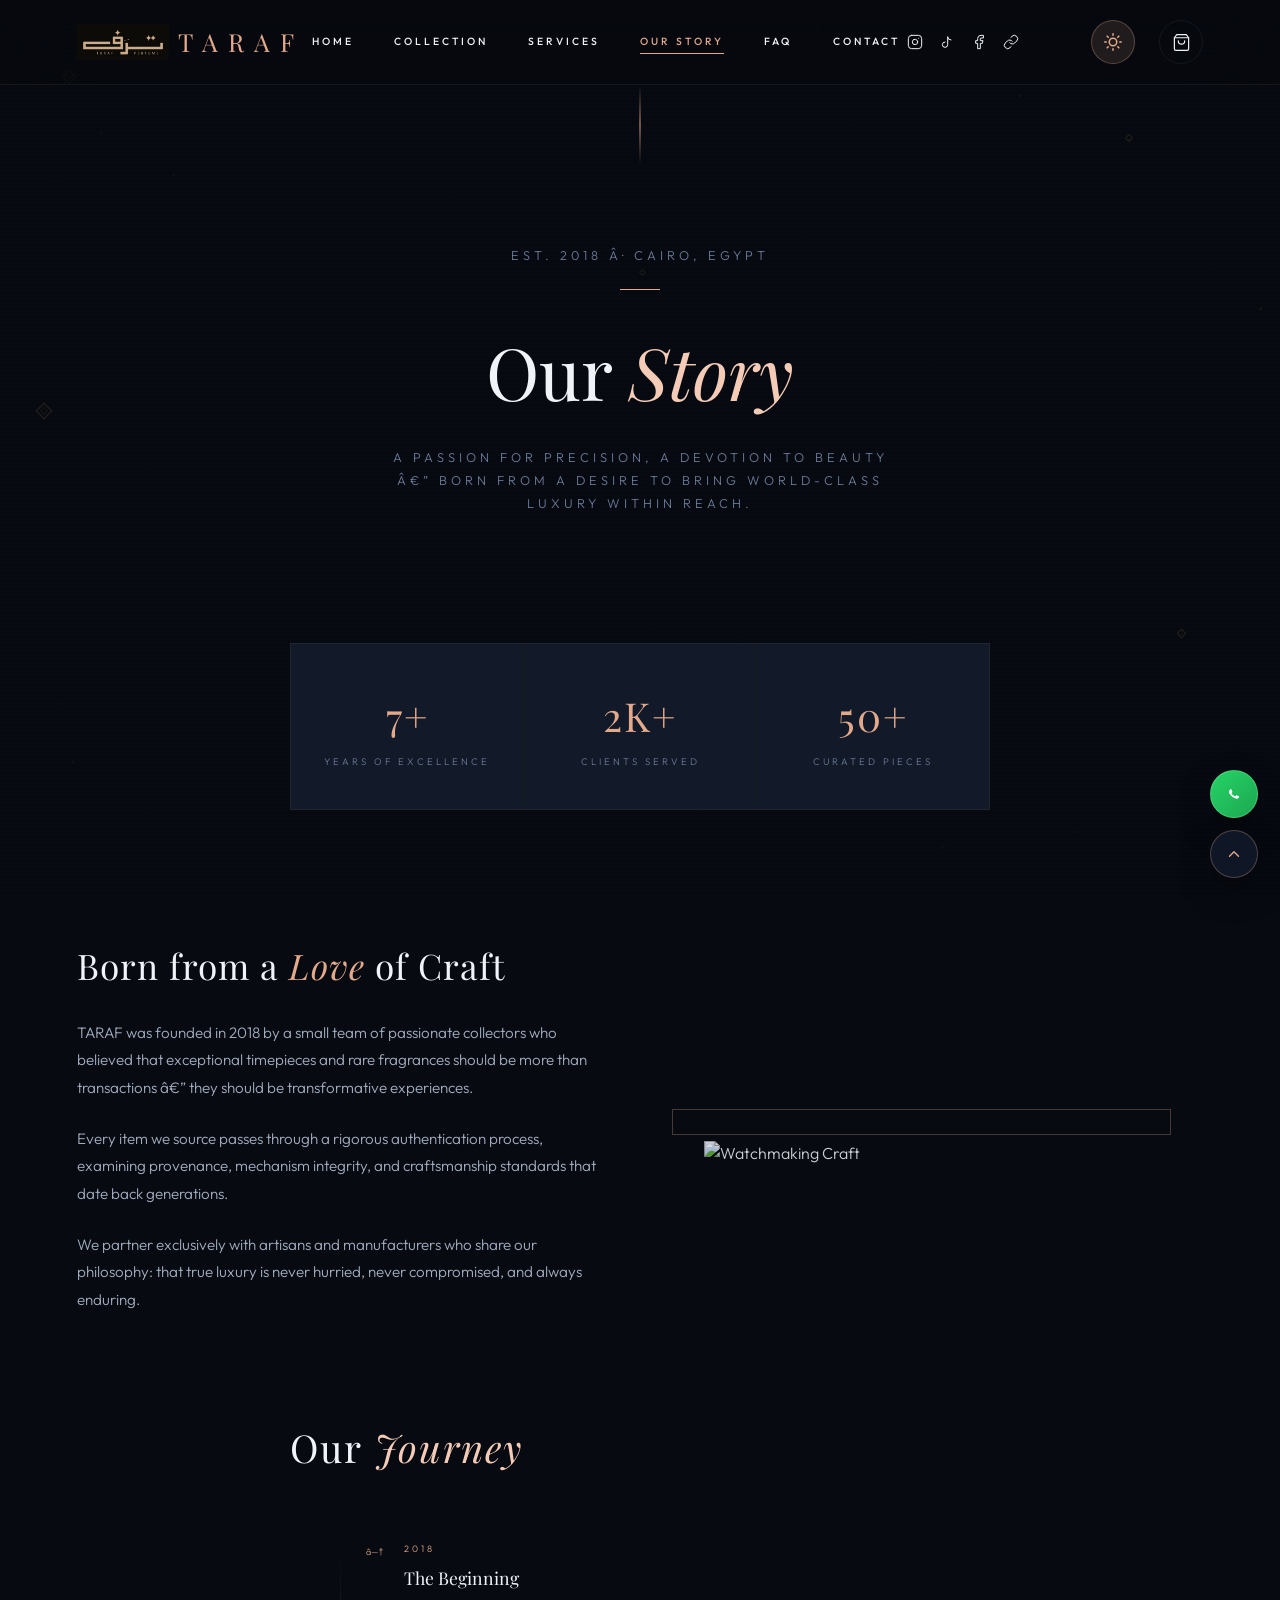
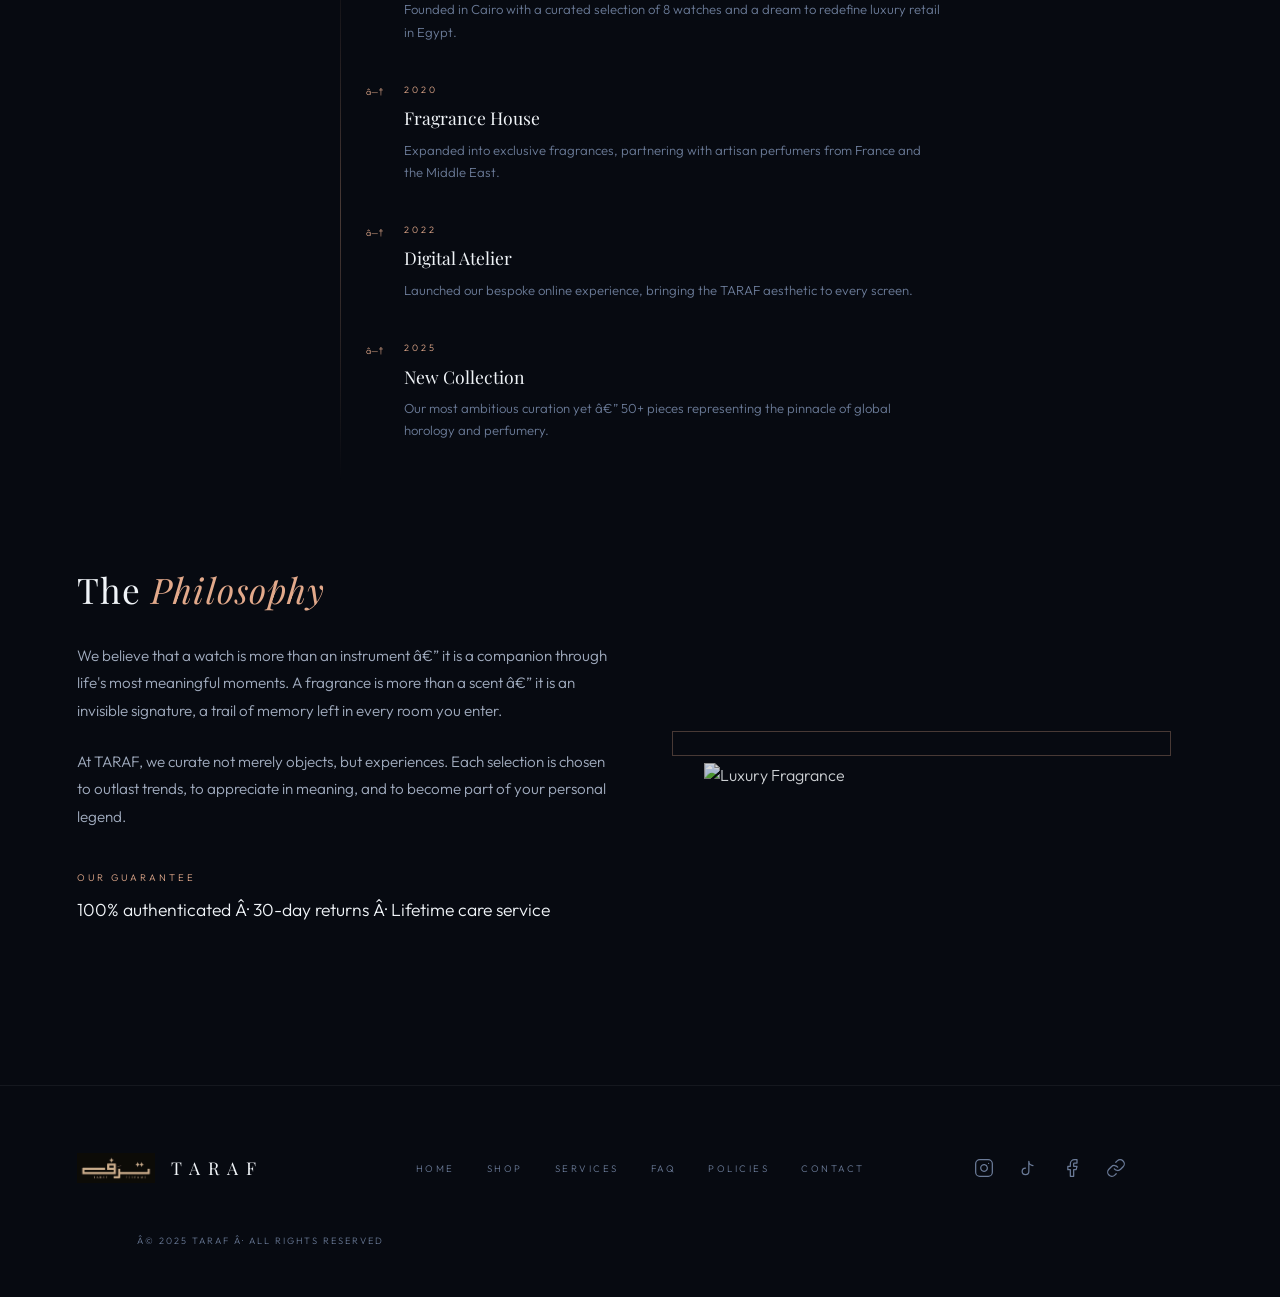
==== commit 06630539: "Brand modification from Aura to luxury" ====
--- a/about.html
+++ b/about.html
@@ -1,9 +1,9 @@
-<!DOCTYPE html>
+﻿<!DOCTYPE html>
 <html lang="en">
 <head>
     <meta charset="UTF-8">
     <meta name="viewport" content="width=device-width, initial-scale=1.0">
-    <title>Our Story — ORA</title>
+    <title>Our Story â€” TARAF</title>
     <link rel="preconnect" href="https://fonts.googleapis.com">
     <link rel="preconnect" href="https://fonts.gstatic.com" crossorigin>
     <link href="https://fonts.googleapis.com/css2?family=Cairo:wght@300;400;500;600;700&family=Outfit:wght@300;400;500;600&family=Playfair+Display:ital,wght@0,400;0,500;0,600;1,400;1,500&display=swap" rel="stylesheet">
@@ -30,17 +30,32 @@
 
         <!-- NAVBAR -->
         <header class="navbar" id="navbar">
-            <a href="index.html" class="logo"><img src="LOGO/ORAlogo.jpeg" alt="ORA" class="logo-img"><span class="logo-text">ORA</span></a>
+            <a href="index.html" class="logo"><img src="LOGO/TARAF_LOGO_DISPLAY.jpeg" alt="TARAF" class="logo-img"><span class="logo-text">TARAF</span></a>
             <nav class="nav-links" id="nav-links">
-                <a href="index.html" data-i18n="home">Home</a>
-                <a href="index.html#products" data-i18n="collection">Collection</a>
-                <a href="services.html" data-i18n="services">Services</a>
-                <a href="about.html" class="active" data-i18n="our_story">Our Story</a>
-                <a href="faq.html" data-i18n="faq">FAQ</a>
-                <a href="contact.html" data-i18n="contact">Contact</a>
+                <a href="index.html">Home</a>
+                <a href="index.html#products">Collection</a>
+                <a href="services.html">Services</a>
+                <a href="about.html" class="active">Our Story</a>
+                <a href="faq.html">FAQ</a>
+                <a href="contact.html">Contact</a>
             </nav>
             <div class="nav-right">
-                <button class="lang-toggle" id="lang-toggle" aria-label="Toggle Language">عربي</button>
+                
+
+                <div class="nav-socials">
+                    <a href="https://www.instagram.com/tarafperfume.eg" target="_blank" rel="noopener" aria-label="Instagram">
+                        <svg width="16" height="16" viewBox="0 0 24 24" fill="none" stroke="currentColor" stroke-width="1.5" stroke-linecap="round" stroke-linejoin="round"><rect x="2" y="2" width="20" height="20" rx="5" ry="5"></rect><path d="M16 11.37A4 4 0 1 1 12.63 8 4 4 0 0 1 16 11.37z"></path><line x1="17.5" y1="6.5" x2="17.51" y2="6.5"></line></svg>
+                    </a>
+                    <a href="https://www.tiktok.com/@tarafperfume.eg" target="_blank" rel="noopener" aria-label="TikTok">
+                        <svg width="16" height="16" viewBox="0 0 24 24" fill="none" stroke="currentColor" stroke-width="1.5" stroke-linecap="round" stroke-linejoin="round"><path d="M9 12a4 4 0 1 0 4 4V4a5 5 0 0 0 5 5"></path></svg>
+                    </a>
+                    <a href="https://www.facebook.com/people/%D8%AA%D9%8E%D8%B1%D9%8E%D9%81-TARAF/61579482871307/?rdid=TcA7ZunFqHsNUtcu&share_url=https%3A%2F%2Fwww.facebook.com%2Fshare%2F1FCfMspfPN%2F" target="_blank" rel="noopener" aria-label="Facebook">
+                        <svg width="16" height="16" viewBox="0 0 24 24" fill="none" stroke="currentColor" stroke-width="1.5" stroke-linecap="round" stroke-linejoin="round"><path d="M18 2h-3a5 5 0 0 0-5 5v3H7v4h3v8h4v-8h3l1-4h-4V7a1 1 0 0 1 1-1h3z"></path></svg>
+                    </a>
+                    <a href="https://linktr.ee/tarafperfume.eg" target="_blank" rel="noopener" aria-label="Linktree">
+                        <svg width="16" height="16" viewBox="0 0 24 24" fill="none" stroke="currentColor" stroke-width="1.5" stroke-linecap="round" stroke-linejoin="round"><path d="M10 13a5 5 0 0 0 7.54.54l3-3a5 5 0 0 0-7.07-7.07l-1.72 1.71"></path><path d="M14 11a5 5 0 0 0-7.54-.54l-3 3a5 5 0 0 0 7.07 7.07l1.71-1.71"></path></svg>
+                    </a>
+                </div>
                 <button class="theme-toggle" id="theme-toggle" aria-label="Toggle Theme">
                     <svg class="sun-icon" width="18" height="18" viewBox="0 0 24 24" fill="none" stroke="currentColor" stroke-width="2" stroke-linecap="round" stroke-linejoin="round"><circle cx="12" cy="12" r="5"/><line x1="12" y1="1" x2="12" y2="3"/><line x1="12" y1="21" x2="12" y2="23"/><line x1="4.22" y1="4.22" x2="5.64" y2="5.64"/><line x1="18.36" y1="18.36" x2="19.78" y2="19.78"/><line x1="1" y1="12" x2="3" y2="12"/><line x1="21" y1="12" x2="23" y2="12"/><line x1="4.22" y1="19.78" x2="5.64" y2="18.36"/><line x1="18.36" y1="5.64" x2="19.78" y2="4.22"/></svg>
                     <svg class="moon-icon" width="18" height="18" viewBox="0 0 24 24" fill="none" stroke="currentColor" stroke-width="2" stroke-linecap="round" stroke-linejoin="round"><path d="M21 12.79A9 9 0 1 1 11.21 3 7 7 0 0 0 21 12.79z"/></svg>
@@ -59,11 +74,11 @@
         <!-- PAGE HEADER -->
         <div class="page-header">
             <div class="hero-line-top"></div>
-            <p class="page-subtitle" data-i18n="est_cairo">Est. 2018 · Cairo, Egypt</p>
+            <p class="page-subtitle">Est. 2018 Â· Cairo, Egypt</p>
             <div class="page-header-line"></div>
-            <h1 class="page-title" data-i18n="our_story">Our <em>Story</em></h1>
+            <h1 class="page-title">Our <em>Story</em></h1>
             <p class="page-subtitle" style="margin-top:1rem;max-width:500px;margin-left:auto;margin-right:auto;line-height:1.8;">
-                <span data-i18n="passion_for_precision">A passion for precision, a devotion to beauty — born from a desire to bring world-class luxury within reach.</span>
+                <span>A passion for precision, a devotion to beauty â€” born from a desire to bring world-class luxury within reach.</span>
             </p>
         </div>
 
@@ -71,15 +86,15 @@
         <div class="stats-row reveal">
             <div class="stat-item">
                 <span class="stat-num">7+</span>
-                <span class="stat-label" data-i18n="years_excellence">Years of Excellence</span>
+                <span class="stat-label">Years of Excellence</span>
             </div>
             <div class="stat-item">
                 <span class="stat-num">2K+</span>
-                <span class="stat-label" data-i18n="clients_served">Clients Served</span>
+                <span class="stat-label">Clients Served</span>
             </div>
             <div class="stat-item">
                 <span class="stat-num">50+</span>
-                <span class="stat-label" data-i18n="curated_pieces">Curated Pieces</span>
+                <span class="stat-label">Curated Pieces</span>
             </div>
         </div>
 
@@ -89,10 +104,10 @@
             <!-- First section: text + image -->
             <div class="two-col-grid reveal">
                 <div class="text-block">
-                    <h2 data-i18n="born_from_love">Born from a <em>Love</em> of Craft</h2>
-                    <p data-i18n="maison_founded">ORA was founded in 2018 by a small team of passionate collectors who believed that exceptional timepieces and rare fragrances should be more than transactions — they should be transformative experiences.</p>
-                    <p data-i18n="every_item">Every item we source passes through a rigorous authentication process, examining provenance, mechanism integrity, and craftsmanship standards that date back generations.</p>
-                    <p data-i18n="we_partner">We partner exclusively with artisans and manufacturers who share our philosophy: that true luxury is never hurried, never compromised, and always enduring.</p>
+                    <h2>Born from a <em>Love</em> of Craft</h2>
+                    <p>TARAF was founded in 2018 by a small team of passionate collectors who believed that exceptional timepieces and rare fragrances should be more than transactions â€” they should be transformative experiences.</p>
+                    <p>Every item we source passes through a rigorous authentication process, examining provenance, mechanism integrity, and craftsmanship standards that date back generations.</p>
+                    <p>We partner exclusively with artisans and manufacturers who share our philosophy: that true luxury is never hurried, never compromised, and always enduring.</p>
                 </div>
                 <div class="image-block">
                     <img src="https://images.unsplash.com/photo-1508685096489-7aacd43bd3b1?w=600&h=700&fit=crop&q=85" alt="Watchmaking Craft" class="styled-img">
@@ -103,29 +118,29 @@
             <div style="margin: 5rem auto; max-width: 700px;">
                 <div class="values-title reveal" style="text-align:left; margin-bottom:3rem;">
                     <h2 style="font-family:'Playfair Display',serif;font-size:clamp(1.8rem,3vw,2.4rem);font-weight:300;color:var(--text-1);letter-spacing:2px;">
-                        <span data-i18n="our_journey">Our <em style="font-style:italic;color:var(--gold-light);">Journey</em></span>
+                        <span>Our <em style="font-style:italic;color:var(--gold-light);">Journey</em></span>
                     </h2>
                 </div>
                 <div class="timeline reveal">
                     <div class="timeline-item">
                         <span class="timeline-year">2018</span>
-                        <h3 data-i18n="the_beginning">The Beginning</h3>
-                        <p data-i18n="the_beginning_desc">Founded in Cairo with a curated selection of 8 watches and a dream to redefine luxury retail in Egypt.</p>
+                        <h3>The Beginning</h3>
+                        <p>Founded in Cairo with a curated selection of 8 watches and a dream to redefine luxury retail in Egypt.</p>
                     </div>
                     <div class="timeline-item">
                         <span class="timeline-year">2020</span>
-                        <h3 data-i18n="fragrance_house">Fragrance House</h3>
-                        <p data-i18n="fragrance_house_desc">Expanded into exclusive fragrances, partnering with artisan perfumers from France and the Middle East.</p>
+                        <h3>Fragrance House</h3>
+                        <p>Expanded into exclusive fragrances, partnering with artisan perfumers from France and the Middle East.</p>
                     </div>
                     <div class="timeline-item">
                         <span class="timeline-year">2022</span>
-                        <h3 data-i18n="digital_atelier">Digital Atelier</h3>
-                        <p data-i18n="digital_atelier_desc">Launched our bespoke online experience, bringing the ORA aesthetic to every screen.</p>
+                        <h3>Digital Atelier</h3>
+                        <p>Launched our bespoke online experience, bringing the TARAF aesthetic to every screen.</p>
                     </div>
                     <div class="timeline-item">
                         <span class="timeline-year">2025</span>
-                        <h3 data-i18n="new_collection_year">New Collection</h3>
-                        <p data-i18n="new_collection_desc">Our most ambitious curation yet — 50+ pieces representing the pinnacle of global horology and perfumery.</p>
+                        <h3>New Collection</h3>
+                        <p>Our most ambitious curation yet â€” 50+ pieces representing the pinnacle of global horology and perfumery.</p>
                     </div>
                 </div>
             </div>
@@ -136,12 +151,12 @@
                     <img src="https://images.unsplash.com/photo-1512207691052-e3b8b1823d12?w=600&h=700&fit=crop&q=85" alt="Luxury Fragrance" class="styled-img">
                 </div>
                 <div class="text-block" style="order:1;">
-                    <h2 data-i18n="the_philosophy">The <em>Philosophy</em></h2>
-                    <p data-i18n="we_believe">We believe that a watch is more than an instrument — it is a companion through life's most meaningful moments. A fragrance is more than a scent — it is an invisible signature, a trail of memory left in every room you enter.</p>
-                    <p data-i18n="at_maison">At ORA, we curate not merely objects, but experiences. Each selection is chosen to outlast trends, to appreciate in meaning, and to become part of your personal legend.</p>
+                    <h2>The <em>Philosophy</em></h2>
+                    <p>We believe that a watch is more than an instrument â€” it is a companion through life's most meaningful moments. A fragrance is more than a scent â€” it is an invisible signature, a trail of memory left in every room you enter.</p>
+                    <p>At TARAF, we curate not merely objects, but experiences. Each selection is chosen to outlast trends, to appreciate in meaning, and to become part of your personal legend.</p>
                     <div class="info-item" style="margin-top:2.5rem;">
-                        <span class="info-label" data-i18n="our_guarantee">Our Guarantee</span>
-                        <p data-i18n="guarantee_desc">100% authenticated · 30-day returns · Lifetime care service</p>
+                        <span class="info-label">Our Guarantee</span>
+                        <p>100% authenticated Â· 30-day returns Â· Lifetime care service</p>
                     </div>
                 </div>
             </div>
@@ -150,16 +165,31 @@
 
         <!-- FOOTER -->
         <footer class="site-footer">
-            <div class="footer-brand"><img src="LOGO/ORAlogo.jpeg" alt="ORA" class="footer-logo-img">ORA</div>
+            <div class="footer-brand"><img src="LOGO/TARAF_LOGO_DISPLAY.jpeg" alt="TARAF" class="footer-logo-img">TARAF</div>
             <div class="footer-links">
-                <a href="index.html" data-i18n="home">Home</a>
-                <a href="index.html#products" data-i18n="shop">Shop</a>
-                <a href="services.html" data-i18n="services">Services</a>
-                <a href="faq.html" data-i18n="faq">FAQ</a>
-                <a href="policies.html" data-i18n="policies">Policies</a>
-                <a href="contact.html" data-i18n="contact">Contact</a>
-            </div>
-            <div class="footer-copy" data-i18n="rights_reserved">© 2025 ORA · All rights reserved</div>
+                <a href="index.html">Home</a>
+                <a href="index.html#products">Shop</a>
+                <a href="services.html">Services</a>
+                <a href="faq.html">FAQ</a>
+                <a href="policies.html">Policies</a>
+                <a href="contact.html">Contact</a>
+            </div>
+
+            <div class="footer-socials">
+                <a href="https://www.instagram.com/tarafperfume.eg" target="_blank" rel="noopener" aria-label="Instagram">
+                    <svg width="20" height="20" viewBox="0 0 24 24" fill="none" stroke="currentColor" stroke-width="1.5" stroke-linecap="round" stroke-linejoin="round"><rect x="2" y="2" width="20" height="20" rx="5" ry="5"></rect><path d="M16 11.37A4 4 0 1 1 12.63 8 4 4 0 0 1 16 11.37z"></path><line x1="17.5" y1="6.5" x2="17.51" y2="6.5"></line></svg>
+                </a>
+                <a href="https://www.tiktok.com/@tarafperfume.eg" target="_blank" rel="noopener" aria-label="TikTok">
+                    <svg width="20" height="20" viewBox="0 0 24 24" fill="none" stroke="currentColor" stroke-width="1.5" stroke-linecap="round" stroke-linejoin="round"><path d="M9 12a4 4 0 1 0 4 4V4a5 5 0 0 0 5 5"></path></svg>
+                </a>
+                <a href="https://www.facebook.com/people/%D8%AA%D9%8E%D8%B1%D9%8E%D9%81-TARAF/61579482871307/?rdid=TcA7ZunFqHsNUtcu&share_url=https%3A%2F%2Fwww.facebook.com%2Fshare%2F1FCfMspfPN%2F" target="_blank" rel="noopener" aria-label="Facebook">
+                    <svg width="20" height="20" viewBox="0 0 24 24" fill="none" stroke="currentColor" stroke-width="1.5" stroke-linecap="round" stroke-linejoin="round"><path d="M18 2h-3a5 5 0 0 0-5 5v3H7v4h3v8h4v-8h3l1-4h-4V7a1 1 0 0 1 1-1h3z"></path></svg>
+                </a>
+                <a href="https://linktr.ee/tarafperfume.eg" target="_blank" rel="noopener" aria-label="Linktree">
+                    <svg width="20" height="20" viewBox="0 0 24 24" fill="none" stroke="currentColor" stroke-width="1.5" stroke-linecap="round" stroke-linejoin="round"><path d="M10 13a5 5 0 0 0 7.54.54l3-3a5 5 0 0 0-7.07-7.07l-1.72 1.71"></path><path d="M14 11a5 5 0 0 0-7.54-.54l-3 3a5 5 0 0 0 7.07 7.07l1.71-1.71"></path></svg>
+                </a>
+            </div>
+            <div class="footer-copy">Â© 2025 TARAF Â· All rights reserved</div>
         </footer>
 
     </div>
@@ -179,7 +209,10 @@
     </div>
 
     <script src="https://ajax.googleapis.com/ajax/libs/jquery/3.7.1/jquery.min.js"></script>
-    <script src="js/lang.js"></script>
+    
     <script src="js/page.js"></script>
 </body>
 </html>
+
+
+
--- a/css/style.css
+++ b/css/style.css
@@ -1,5 +1,5 @@
-/* =====================================================
-   ORA — Ultra Premium Dark Luxury v2
+﻿/* =====================================================
+   TARAF ─ Ultra Premium Dark Luxury v2
    ===================================================== */
 :root {
   --gold:        #E2A98B;
@@ -24,7 +24,7 @@
   --ease-io:     cubic-bezier(0.77,0,0.175,1);
 }
 
-/* ── LIGHT MODE ────────────────────────────────────── */
+/* â”€â”€ LIGHT MODE â”€â”€â”€â”€â”€â”€â”€â”€â”€â”€â”€â”€â”€â”€â”€â”€â”€â”€â”€â”€â”€â”€â”€â”€â”€â”€â”€â”€â”€â”€â”€â”€â”€â”€â”€â”€â”€â”€ */
 [data-theme="light"] {
   --void:        #F9FAFB;
   --charcoal:    #E9ECEF;
@@ -53,7 +53,7 @@
   transition: background 0.5s var(--ease-out), color 0.5s var(--ease-out);
 }
 
-/* ── Language Toggle Button ───────────────────────── */
+/* â”€â”€ Language Toggle Button â”€â”€â”€â”€â”€â”€â”€â”€â”€â”€â”€â”€â”€â”€â”€â”€â”€â”€â”€â”€â”€â”€â”€â”€â”€ */
 .lang-toggle {
   position:relative;
   width:44px; height:44px;
@@ -80,7 +80,7 @@
   color:var(--gold-light);
 }
 
-/* ── Theme Toggle Button ──────────────────────────── */
+/* â”€â”€ Theme Toggle Button â”€â”€â”€â”€â”€â”€â”€â”€â”€â”€â”€â”€â”€â”€â”€â”€â”€â”€â”€â”€â”€â”€â”€â”€â”€â”€â”€â”€ */
 .theme-toggle {
   position:relative;
   width:44px; height:44px;
@@ -110,7 +110,7 @@
 [data-theme="light"] .theme-toggle .sun-icon { display:none; }
 [data-theme="light"] .theme-toggle .moon-icon { display:block; }
 
-/* ── Light mode particle/orb fixes ────────────────── */
+/* â”€â”€ Light mode particle/orb fixes â”€â”€â”€â”€â”€â”€â”€â”€â”€â”€â”€â”€â”€â”€â”€â”€â”€â”€ */
 [data-theme="light"] .orb { opacity:0; }
 [data-theme="light"] .scanline { display:none; }
 [data-theme="light"] .diamonds-layer { opacity:0.3; }
@@ -134,7 +134,7 @@
 [data-theme="light"] ::-webkit-scrollbar-track { background:var(--void); }
 [data-theme="light"] ::-webkit-scrollbar-thumb { background:var(--border-gold); }
 
-/* ── Custom Cursor ─────────────────────────────── */
+/* â”€â”€ Custom Cursor â”€â”€â”€â”€â”€â”€â”€â”€â”€â”€â”€â”€â”€â”€â”€â”€â”€â”€â”€â”€â”€â”€â”€â”€â”€â”€â”€â”€â”€â”€â”€ */
 #cursor-dot {
   position:fixed; top:0; left:0; z-index:9999;
   width:6px; height:6px; border-radius:50%;
@@ -157,12 +157,12 @@
   border-color:var(--gold);
 }
 
-/* ── Scrollbar ──────────────────────────────────── */
+/* â”€â”€ Scrollbar â”€â”€â”€â”€â”€â”€â”€â”€â”€â”€â”€â”€â”€â”€â”€â”€â”€â”€â”€â”€â”€â”€â”€â”€â”€â”€â”€â”€â”€â”€â”€â”€â”€â”€â”€â”€ */
 ::-webkit-scrollbar { width:3px; }
 ::-webkit-scrollbar-track { background:var(--void); }
 ::-webkit-scrollbar-thumb { background:var(--border-gold); border-radius:2px; }
 
-/* ── CANVAS (global background) ─────────────────── */
+/* â”€â”€ CANVAS (global background) â”€â”€â”€â”€â”€â”€â”€â”€â”€â”€â”€â”€â”€â”€â”€â”€â”€â”€â”€ */
 #bg-canvas {
   position:fixed;
   inset:0;
@@ -170,7 +170,7 @@
   pointer-events:none;
 }
 
-/* ── ANIMATED ORBS ──────────────────────────────── */
+/* â”€â”€ ANIMATED ORBS â”€â”€â”€â”€â”€â”€â”€â”€â”€â”€â”€â”€â”€â”€â”€â”€â”€â”€â”€â”€â”€â”€â”€â”€â”€â”€â”€â”€â”€â”€â”€â”€ */
 .orb-layer {
   position:fixed;
   inset:0;
@@ -252,7 +252,7 @@
   100% { opacity:0; transform:translate(0,0) scale(1); }
 }
 
-/* ── FLOATING DIAMONDS ──────────────────────────── */
+/* â”€â”€ FLOATING DIAMONDS â”€â”€â”€â”€â”€â”€â”€â”€â”€â”€â”€â”€â”€â”€â”€â”€â”€â”€â”€â”€â”€â”€â”€â”€â”€â”€â”€â”€ */
 .diamonds-layer {
   position:fixed;
   inset:0;
@@ -291,7 +291,7 @@
   100% { transform:rotate(405deg) translateY(0px); }
 }
 
-/* ── Scanline overlay ───────────────────────────── */
+/* â”€â”€ Scanline overlay â”€â”€â”€â”€â”€â”€â”€â”€â”€â”€â”€â”€â”€â”€â”€â”€â”€â”€â”€â”€â”€â”€â”€â”€â”€â”€â”€â”€â”€ */
 .scanline {
   position:fixed;
   inset:0;
@@ -346,10 +346,10 @@
 }
 
 .logo-img {
-  width:42px;
+  width:92px;
   height:42px;
-  border-radius:50%;
-  object-fit:cover;
+  border-radius:0;
+  object-fit:contain;
   transition:transform 0.4s var(--ease-out), box-shadow 0.4s;
 }
 
@@ -379,10 +379,10 @@
 
 /* Footer logo */
 .footer-logo-img {
-  width:32px;
+  width:78px;
   height:32px;
-  border-radius:50%;
-  object-fit:cover;
+  border-radius:0;
+  object-fit:contain;
   vertical-align:middle;
   margin-right:0.5rem;
 }
@@ -493,7 +493,7 @@
   100% { transform:scale(1); }
 }
 
-/* ── HERO ────────────────────────────────────────── */
+/* â”€â”€ HERO â”€â”€â”€â”€â”€â”€â”€â”€â”€â”€â”€â”€â”€â”€â”€â”€â”€â”€â”€â”€â”€â”€â”€â”€â”€â”€â”€â”€â”€â”€â”€â”€â”€â”€â”€â”€â”€â”€â”€â”€â”€â”€ */
 #hero {
   position:relative;
   min-height:88vh;
@@ -699,7 +699,7 @@
 
 @keyframes fadeUp { to { opacity:1; transform:translateY(0); } }
 
-/* ── MARQUEE STRIP ───────────────────────────────── */
+/* â”€â”€ MARQUEE STRIP â”€â”€â”€â”€â”€â”€â”€â”€â”€â”€â”€â”€â”€â”€â”€â”€â”€â”€â”€â”€â”€â”€â”€â”€â”€â”€â”€â”€â”€â”€â”€â”€â”€ */
 .marquee-strip {
   overflow:hidden;
   border-top:1px solid var(--border);
@@ -744,7 +744,7 @@
   to   { transform:translateX(-50%); }
 }
 
-/* ── PRODUCTS ────────────────────────────────────── */
+/* â”€â”€ PRODUCTS â”€â”€â”€â”€â”€â”€â”€â”€â”€â”€â”€â”€â”€â”€â”€â”€â”€â”€â”€â”€â”€â”€â”€â”€â”€â”€â”€â”€â”€â”€â”€â”€â”€â”€â”€â”€â”€â”€ */
 #products { padding:5rem 6% 7rem; }
 
 .section-header {
@@ -804,7 +804,7 @@
 @media(min-width:640px) { .products-grid { grid-template-columns:repeat(2,1fr); } }
 @media(min-width:1024px) { .products-grid { grid-template-columns:repeat(3,1fr); } }
 
-/* ── PRODUCT CARD ────────────────────────────────── */
+/* â”€â”€ PRODUCT CARD â”€â”€â”€â”€â”€â”€â”€â”€â”€â”€â”€â”€â”€â”€â”€â”€â”€â”€â”€â”€â”€â”€â”€â”€â”€â”€â”€â”€â”€â”€â”€â”€â”€â”€ */
 .product-card {
   background:var(--surface);
   display:flex;
@@ -1031,7 +1031,7 @@
 .add-to-cart-btn:hover::before { transform:scaleX(1); }
 .add-to-cart-btn span { position:relative; z-index:1; }
 
-/* ── CART OVERLAY & SIDEBAR ──────────────────────── */
+/* â”€â”€ CART OVERLAY & SIDEBAR â”€â”€â”€â”€â”€â”€â”€â”€â”€â”€â”€â”€â”€â”€â”€â”€â”€â”€â”€â”€â”€â”€â”€â”€ */
 .cart-overlay {
   position:fixed;
   inset:0;
@@ -1305,7 +1305,7 @@
 .checkout-btn:hover { background:var(--wa-dark); }
 .checkout-btn:active { transform:scale(0.99); }
 
-/* ── TOAST ───────────────────────────────────────── */
+/* â”€â”€ TOAST â”€â”€â”€â”€â”€â”€â”€â”€â”€â”€â”€â”€â”€â”€â”€â”€â”€â”€â”€â”€â”€â”€â”€â”€â”€â”€â”€â”€â”€â”€â”€â”€â”€â”€â”€â”€â”€â”€â”€â”€â”€ */
 .toast {
   position:fixed;
   bottom:2.5rem;
@@ -1337,7 +1337,7 @@
   flex-shrink:0;
 }
 
-/* ── INNER PAGES ─────────────────────────────────── */
+/* â”€â”€ INNER PAGES â”€â”€â”€â”€â”€â”€â”€â”€â”€â”€â”€â”€â”€â”€â”€â”€â”€â”€â”€â”€â”€â”€â”€â”€â”€â”€â”€â”€â”€â”€â”€â”€â”€â”€â”€ */
 .page-header {
   padding: 10rem 6% 4rem;
   text-align: center;
@@ -1506,7 +1506,7 @@
   margin-top: 1rem;
 }
 
-/* ── FOOTER ──────────────────────────────────────── */
+/* â”€â”€ FOOTER â”€â”€â”€â”€â”€â”€â”€â”€â”€â”€â”€â”€â”€â”€â”€â”€â”€â”€â”€â”€â”€â”€â”€â”€â”€â”€â”€â”€â”€â”€â”€â”€â”€â”€â”€â”€â”€â”€â”€â”€ */
 .site-footer {
   border-top:1px solid var(--border);
   padding:2rem 6%;
@@ -1519,7 +1519,7 @@
   color:var(--text-3);
 }
 
-/* ── RESPONSIVE ──────────────────────────────────── */
+/* â”€â”€ RESPONSIVE â”€â”€â”€â”€â”€â”€â”€â”€â”€â”€â”€â”€â”€â”€â”€â”€â”€â”€â”€â”€â”€â”€â”€â”€â”€â”€â”€â”€â”€â”€â”€â”€â”€â”€â”€â”€ */
 @media(max-width:900px) {
   .nav-links {
     position:fixed;
@@ -1554,10 +1554,10 @@
   .products-grid { gap: 1rem; background: transparent; }
   .product-card { border: 1px solid var(--border); margin-bottom: 1rem; }
 }/* =====================================================
-   ORA — Extra Styles v3 (appended to style.css)
+   TARAF ─ Extra Styles v3 (appended to style.css)
    ===================================================== */
 
-/* ── Badge Pills ──────────────────────────────────────── */
+/* â”€â”€ Badge Pills â”€â”€â”€â”€â”€â”€â”€â”€â”€â”€â”€â”€â”€â”€â”€â”€â”€â”€â”€â”€â”€â”€â”€â”€â”€â”€â”€â”€â”€â”€â”€â”€â”€â”€â”€â”€â”€â”€â”€â”€ */
 .badge-pill {
   position: absolute;
   top: 1.1rem; right: 1.1rem;
@@ -1573,7 +1573,57 @@
 .badge-new  { background: rgba(100,160,255,0.15); color: #8bbfff; border: 1px solid rgba(100,160,255,0.3); }
 .badge-limited { background: rgba(220,80,80,0.15); color: #f08080; border: 1px solid rgba(220,80,80,0.3); }
 
-/* ── Product description ──────────────────────────────── */
+/* ── Opening Sale / Discount ─────────────────────────────── */
+.sale-banner {
+  position: relative;
+  z-index: 20;
+  text-align: center;
+  padding: 0.7rem 1rem;
+  background: linear-gradient(90deg, var(--gold), var(--gold-light), var(--gold));
+  background-size: 200% auto;
+  animation: saleShine 6s linear infinite;
+  color: #080808;
+  font-family: 'Outfit', sans-serif;
+  font-size: 0.78rem;
+  font-weight: 600;
+  letter-spacing: 0.5px;
+}
+@keyframes saleShine {
+  0% { background-position: 0% center; }
+  100% { background-position: 200% center; }
+}
+
+.discount-badge {
+  position: absolute;
+  bottom: 1rem; left: 1rem;
+  font-family: 'Outfit', sans-serif;
+  font-size: 0.65rem;
+  font-weight: 700;
+  letter-spacing: 1.5px;
+  color: #080808;
+  background: linear-gradient(135deg, var(--gold-light), var(--gold));
+  padding: 0.35rem 0.7rem;
+  border-radius: 2px;
+  z-index: 6;
+  box-shadow: 0 2px 10px var(--gold-glow);
+}
+
+.price-old {
+  text-decoration: line-through;
+  color: var(--text-3);
+  font-size: 0.85em;
+  opacity: 0.75;
+  margin-inline-end: 0.45rem;
+}
+
+.price-new {
+  color: var(--gold);
+  font-weight: 600;
+}
+
+.cart-savings-row .summary-val { color: #7ed99a; }
+
+/* â”€â”€ Product description â”€â”€â”€â”€â”€â”€â”€â”€â”€â”€â”€â”€â”€â”€â”€â”€â”€â”€â”€â”€â”€â”€â”€â”€â”€â”€â”€â”€â”€â”€â”€â”€ */
 .product-desc {
   font-size: 0.75rem;
   color: var(--text-3);
@@ -1582,7 +1632,7 @@
   flex-grow: 1;
 }
 
-/* ── Cart item thumbnail ──────────────────────────────── */
+/* â”€â”€ Cart item thumbnail â”€â”€â”€â”€â”€â”€â”€â”€â”€â”€â”€â”€â”€â”€â”€â”€â”€â”€â”€â”€â”€â”€â”€â”€â”€â”€â”€â”€â”€â”€â”€â”€ */
 .cart-item {
   display: flex;
   gap: 1rem;
@@ -1613,7 +1663,7 @@
   white-space: nowrap; overflow: hidden; text-overflow: ellipsis;
 }
 
-/* ── Qty controls ─────────────────────────────────────── */
+/* â”€â”€ Qty controls â”€â”€â”€â”€â”€â”€â”€â”€â”€â”€â”€â”€â”€â”€â”€â”€â”€â”€â”€â”€â”€â”€â”€â”€â”€â”€â”€â”€â”€â”€â”€â”€â”€â”€â”€â”€â”€â”€â”€ */
 .cart-item-controls {
   display: flex;
   align-items: center;
@@ -1639,7 +1689,7 @@
   text-align: center;
 }
 
-/* ── VALUES SECTION ───────────────────────────────────── */
+/* â”€â”€ VALUES SECTION â”€â”€â”€â”€â”€â”€â”€â”€â”€â”€â”€â”€â”€â”€â”€â”€â”€â”€â”€â”€â”€â”€â”€â”€â”€â”€â”€â”€â”€â”€â”€â”€â”€â”€â”€â”€â”€ */
 .values-section {
   padding: 6rem 6%;
   position: relative;
@@ -1729,7 +1779,7 @@
   letter-spacing: 0.5px;
 }
 
-/* ── FEATURED BANNER ──────────────────────────────────── */
+/* â”€â”€ FEATURED BANNER â”€â”€â”€â”€â”€â”€â”€â”€â”€â”€â”€â”€â”€â”€â”€â”€â”€â”€â”€â”€â”€â”€â”€â”€â”€â”€â”€â”€â”€â”€â”€â”€â”€â”€â”€â”€ */
 .featured-banner {
   margin: 0 6% 5rem;
   background: var(--surface-2);
@@ -1769,7 +1819,7 @@
   gap: 1rem;
 }
 .featured-eyebrow::before {
-  content: '◆';
+  content: 'â—†';
   font-size: 0.5rem;
 }
 .featured-text h2 {
@@ -1826,7 +1876,7 @@
   filter: brightness(0.9) saturate(1);
 }
 
-/* ── GENERAL REVEAL ───────────────────────────────────── */
+/* â”€â”€ GENERAL REVEAL â”€â”€â”€â”€â”€â”€â”€â”€â”€â”€â”€â”€â”€â”€â”€â”€â”€â”€â”€â”€â”€â”€â”€â”€â”€â”€â”€â”€â”€â”€â”€â”€â”€â”€â”€â”€â”€ */
 .reveal {
   opacity: 0;
   transform: translateY(30px);
@@ -1841,7 +1891,7 @@
 .reveal-delay-3 { transition-delay: 0.3s; }
 .reveal-delay-4 { transition-delay: 0.4s; }
 
-/* ── FOOTER UPGRADE ───────────────────────────────────── */
+/* â”€â”€ FOOTER UPGRADE â”€â”€â”€â”€â”€â”€â”€â”€â”€â”€â”€â”€â”€â”€â”€â”€â”€â”€â”€â”€â”€â”€â”€â”€â”€â”€â”€â”€â”€â”€â”€â”€â”€â”€â”€â”€â”€ */
 .site-footer {
   border-top: 1px solid var(--border);
   padding: 3rem 6%;
@@ -1886,14 +1936,14 @@
   .footer-brand { text-align: center; }
 }
 
-/* ── Page header line decoration ─────────────────────── */
+/* â”€â”€ Page header line decoration â”€â”€â”€â”€â”€â”€â”€â”€â”€â”€â”€â”€â”€â”€â”€â”€â”€â”€â”€â”€â”€â”€â”€ */
 .page-header-line {
   width: 40px; height: 1px;
   background: var(--gold);
   margin: 1.5rem auto;
 }
 
-/* ── Contact form improvements ────────────────────────── */
+/* â”€â”€ Contact form improvements â”€â”€â”€â”€â”€â”€â”€â”€â”€â”€â”€â”€â”€â”€â”€â”€â”€â”€â”€â”€â”€â”€â”€â”€â”€â”€ */
 .form-group textarea { resize: vertical; min-height: 120px; }
 .form-row {
   display: grid;
@@ -1902,7 +1952,7 @@
 }
 @media(max-width: 600px) { .form-row { grid-template-columns: 1fr; } }
 
-/* ── About page stats ─────────────────────────────────── */
+/* â”€â”€ About page stats â”€â”€â”€â”€â”€â”€â”€â”€â”€â”€â”€â”€â”€â”€â”€â”€â”€â”€â”€â”€â”€â”€â”€â”€â”€â”€â”€â”€â”€â”€â”€â”€â”€â”€â”€ */
 .stats-row {
   display: grid;
   grid-template-columns: repeat(3, 1fr);
@@ -1934,7 +1984,7 @@
   display: block;
 }
 
-/* ── Timeline for about page ──────────────────────────── */
+/* â”€â”€ Timeline for about page â”€â”€â”€â”€â”€â”€â”€â”€â”€â”€â”€â”€â”€â”€â”€â”€â”€â”€â”€â”€â”€â”€â”€â”€â”€â”€â”€â”€ */
 .timeline {
   max-width: 600px;
   margin: 4rem auto;
@@ -1953,7 +2003,7 @@
   padding: 0 0 2.5rem 2rem;
 }
 .timeline-item::before {
-  content: '◆';
+  content: 'â—†';
   position: absolute;
   left: -0.35rem;
   top: 0.15rem;
@@ -1975,8 +2025,8 @@
   color: var(--text-1);
   margin-bottom: 0.4rem;
 }
-.timeline-item p {
+.timeline-item p {  
   font-size: 0.82rem;
   color: var(--text-3);
   line-height: 1.7;
-}
+}
--- a/css/extra.css
+++ b/css/extra.css
@@ -1,9 +1,9 @@
-/* RTL Styles */
+﻿/* RTL Styles */
 .no-transitions * {
   transition: none !important;
 }
 
-/* ── RTL Styles (Arabic) ─────────────────────────────── */
+/* â”€â”€ RTL Styles (Arabic) â”€â”€â”€â”€â”€â”€â”€â”€â”€â”€â”€â”€â”€â”€â”€â”€â”€â”€â”€â”€â”€â”€â”€â”€â”€â”€â”€â”€â”€â”€â”€ */
 [dir="rtl"] body {
   font-family: 'Outfit', 'Cairo', sans-serif;
   text-align: right;
@@ -94,7 +94,7 @@
   direction: rtl;
 }
 
-/* ── Typography & Readability Fixes for Arabic ── */
+/* â”€â”€ Typography & Readability Fixes for Arabic â”€â”€ */
 [dir="rtl"] .summary-label,
 [dir="rtl"] .total-label,
 [dir="rtl"] .qty-val,
@@ -185,7 +185,7 @@
   display: block;
 }
 
-/* ── Interaction and accessibility polish ─────────────── */
+/* â”€â”€ Interaction and accessibility polish â”€â”€â”€â”€â”€â”€â”€â”€â”€â”€â”€â”€â”€â”€â”€ */
 .sr-only {
   position: absolute;
   width: 1px;
@@ -230,7 +230,7 @@
   flex-wrap: wrap;
 }
 
-/* ── Cinematic homepage hero ─────────────────────────── */
+/* â”€â”€ Cinematic homepage hero â”€â”€â”€â”€â”€â”€â”€â”€â”€â”€â”€â”€â”€â”€â”€â”€â”€â”€â”€â”€â”€â”€â”€â”€â”€â”€â”€ */
 .home-hero {
   min-height: calc(100dvh - 74px);
   align-items: stretch;
@@ -571,7 +571,7 @@
   }
 }
 
-/* ── Signature finder experience ─────────────────────── */
+/* â”€â”€ Signature finder experience â”€â”€â”€â”€â”€â”€â”€â”€â”€â”€â”€â”€â”€â”€â”€â”€â”€â”€â”€â”€â”€â”€â”€ */
 :root {
   --aqua: #7BD7C8;
   --rose: #F2A7B5;
@@ -865,7 +865,7 @@
   color: var(--gold);
 }
 
-/* ── Collection toolbar ───────────────────────────────── */
+/* â”€â”€ Collection toolbar â”€â”€â”€â”€â”€â”€â”€â”€â”€â”€â”€â”€â”€â”€â”€â”€â”€â”€â”€â”€â”€â”€â”€â”€â”€â”€â”€â”€â”€â”€â”€â”€â”€ */
 .collection-toolbar {
   display: grid;
   grid-template-columns: minmax(220px, 1fr) minmax(180px, auto) auto;
@@ -998,7 +998,7 @@
   width: min(100%, 220px);
 }
 
-/* ── Quick view modal ─────────────────────────────────── */
+/* â”€â”€ Quick view modal â”€â”€â”€â”€â”€â”€â”€â”€â”€â”€â”€â”€â”€â”€â”€â”€â”€â”€â”€â”€â”€â”€â”€â”€â”€â”€â”€â”€â”€â”€â”€â”€â”€â”€â”€ */
 .quickview-overlay {
   position: fixed;
   inset: 0;
@@ -1168,7 +1168,13 @@
   background: var(--gold-light);
 }
 
-/* ── Size selector (quickview) ────────────────────────── */
+.quickview-add:disabled {
+  cursor: not-allowed;
+  opacity: 0.55;
+  background: rgba(196, 163, 108, 0.45);
+}
+
+/* â”€â”€ Size selector (quickview) â”€â”€â”€â”€â”€â”€â”€â”€â”€â”€â”€â”€â”€â”€â”€â”€â”€â”€â”€â”€â”€â”€â”€â”€â”€â”€ */
 .qv-size-selector {
   margin-bottom: 1.4rem;
 }
@@ -1249,7 +1255,7 @@
   color: var(--gold-light);
 }
 
-/* ── Cart item variant label ──────────────────────────── */
+/* â”€â”€ Cart item variant label â”€â”€â”€â”€â”€â”€â”€â”€â”€â”€â”€â”€â”€â”€â”€â”€â”€â”€â”€â”€â”€â”€â”€â”€â”€â”€â”€â”€ */
 .cart-item-variant {
   display: inline-block;
   color: var(--gold);
@@ -1262,7 +1268,7 @@
   margin-bottom: 0.15rem;
 }
 
-/* ── Inner page systems ───────────────────────────────── */
+/* â”€â”€ Inner page systems â”€â”€â”€â”€â”€â”€â”€â”€â”€â”€â”€â”€â”€â”€â”€â”€â”€â”€â”€â”€â”€â”€â”€â”€â”€â”€â”€â”€â”€â”€â”€â”€â”€ */
 .page-subtitle-wide {
   max-width: 620px;
   margin: 1rem auto 0;
@@ -1518,7 +1524,7 @@
   margin: 0 auto;
 }
 
-/* ── Floating actions ─────────────────────────────────── */
+/* â”€â”€ Floating actions â”€â”€â”€â”€â”€â”€â”€â”€â”€â”€â”€â”€â”€â”€â”€â”€â”€â”€â”€â”€â”€â”€â”€â”€â”€â”€â”€â”€â”€â”€â”€â”€â”€â”€â”€ */
 .floating-actions {
   position: fixed;
   right: 1.4rem;
@@ -1570,7 +1576,7 @@
   pointer-events: auto;
 }
 
-/* ── Responsive refinements ───────────────────────────── */
+/* â”€â”€ Responsive refinements â”€â”€â”€â”€â”€â”€â”€â”€â”€â”€â”€â”€â”€â”€â”€â”€â”€â”€â”€â”€â”€â”€â”€â”€â”€â”€â”€â”€â”€ */
 @media (max-width: 900px) {
   .nav-links {
     background:
@@ -1854,7 +1860,7 @@
   }
 }
 
-/* ── RTL refinements for the new UI ───────────────────── */
+/* â”€â”€ RTL refinements for the new UI â”€â”€â”€â”€â”€â”€â”€â”€â”€â”€â”€â”€â”€â”€â”€â”€â”€â”€â”€â”€â”€ */
 [dir="rtl"] .collection-toolbar {
   direction: rtl;
 }
@@ -1934,12 +1940,12 @@
   }
 }
 
-/* ═══════════════════════════════════════════════════════════
+/* â•â•â•â•â•â•â•â•â•â•â•â•â•â•â•â•â•â•â•â•â•â•â•â•â•â•â•â•â•â•â•â•â•â•â•â•â•â•â•â•â•â•â•â•â•â•â•â•â•â•â•â•â•â•â•â•â•â•â•
    COMPREHENSIVE MOBILE & TABLET FIXES
    Full responsiveness for all devices (phones + tablets)
-   ═══════════════════════════════════════════════════════════ */
-
-/* ── Tablet (768px and below) ─────────────────────────── */
+   â•â•â•â•â•â•â•â•â•â•â•â•â•â•â•â•â•â•â•â•â•â•â•â•â•â•â•â•â•â•â•â•â•â•â•â•â•â•â•â•â•â•â•â•â•â•â•â•â•â•â•â•â•â•â•â•â•â•â• */
+
+/* â”€â”€ Tablet (768px and below) â”€â”€â”€â”€â”€â”€â”€â”€â”€â”€â”€â”€â”€â”€â”€â”€â”€â”€â”€â”€â”€â”€â”€â”€â”€â”€â”€ */
 @media (max-width: 768px) {
 
   /* Navbar */
@@ -1952,7 +1958,7 @@
     letter-spacing: 6px;
   }
 
-  /* Hero — stack layout vertically */
+  /* Hero â€” stack layout vertically */
   .home-hero {
     min-height: auto;
     padding: 3rem 5% 4rem;
@@ -1999,7 +2005,7 @@
     margin-right: auto;
   }
 
-  /* Hero showcase — show as a neat row */
+  /* Hero showcase â€” show as a neat row */
   .hero-showcase {
     order: 2;
     min-height: 360px;
@@ -2182,7 +2188,7 @@
   }
 }
 
-/* ── Mobile (480px and below) ─────────────────────────── */
+/* â”€â”€ Mobile (480px and below) â”€â”€â”€â”€â”€â”€â”€â”€â”€â”€â”€â”€â”€â”€â”€â”€â”€â”€â”€â”€â”€â”€â”€â”€â”€â”€â”€ */
 @media (max-width: 480px) {
 
   /* Navbar tighter */
@@ -2196,7 +2202,7 @@
   }
 
   .logo-img {
-    width: 34px;
+    width: 78px;
     height: 34px;
   }
 
@@ -2431,7 +2437,7 @@
     padding: 3rem 5% 5rem;
   }
 
-  /* Toast — prevent overflow */
+  /* Toast â€” prevent overflow */
   .toast {
     width: calc(100vw - 3rem);
     white-space: normal;
@@ -2466,7 +2472,7 @@
   }
 }
 
-/* ── Very small phones (360px and below) ──────────────── */
+/* â”€â”€ Very small phones (360px and below) â”€â”€â”€â”€â”€â”€â”€â”€â”€â”€â”€â”€â”€â”€â”€â”€ */
 @media (max-width: 380px) {
 
   .logo-text {
@@ -2475,7 +2481,7 @@
   }
 
   .logo-img {
-    width: 30px;
+    width: 70px;
     height: 30px;
   }
 
@@ -2532,3 +2538,57 @@
     font-size: 1.6rem;
   }
 }
+
+
+
+/* Footer Socials */
+.footer-socials {
+    display: flex;
+    justify-content: center;
+    gap: 1.5rem;
+    margin: 2rem 0;
+}
+.footer-socials a {
+    color: var(--text-muted);
+    transition: color 0.3s ease, transform 0.3s ease;
+    display: flex;
+    align-items: center;
+    justify-content: center;
+}
+.footer-socials a:hover {
+    color: var(--gold);
+    transform: translateY(-2px);
+}
+@media (min-width: 768px) {
+    .site-footer {
+        flex-direction: column;
+        align-items: center;
+    }
+    .footer-socials {
+        margin: 1.5rem 0;
+    }
+}
+
+
+/* Nav Socials */
+.nav-socials {
+    display: none;
+    align-items: center;
+    gap: 1rem;
+    margin-right: 1.5rem;
+    padding-right: 1.5rem;
+    border-right: 1px solid var(--border-color);
+}
+@media (min-width: 1024px) {
+    .nav-socials {
+        display: flex;
+    }
+}
+.nav-socials a {
+    color: var(--text-muted);
+    transition: color 0.3s ease;
+    display: flex;
+}
+.nav-socials a:hover {
+    color: var(--gold);
+}
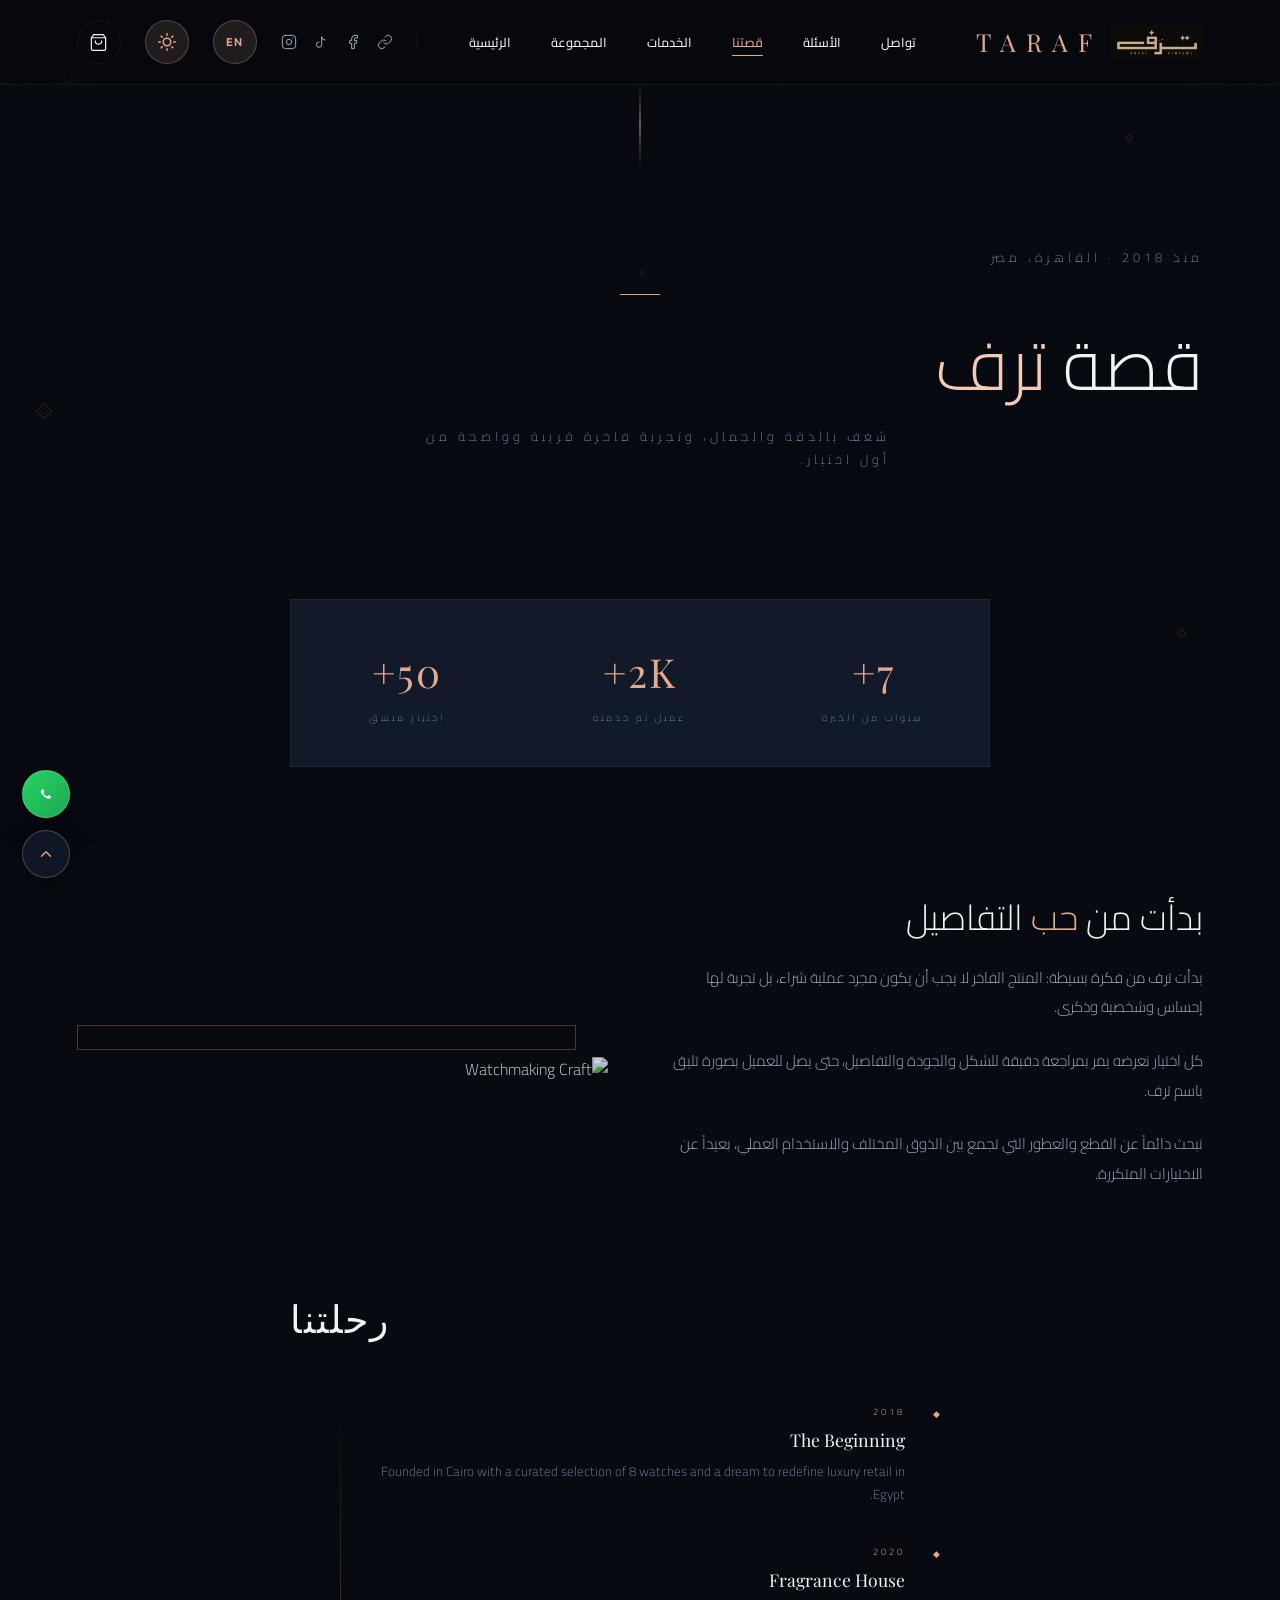
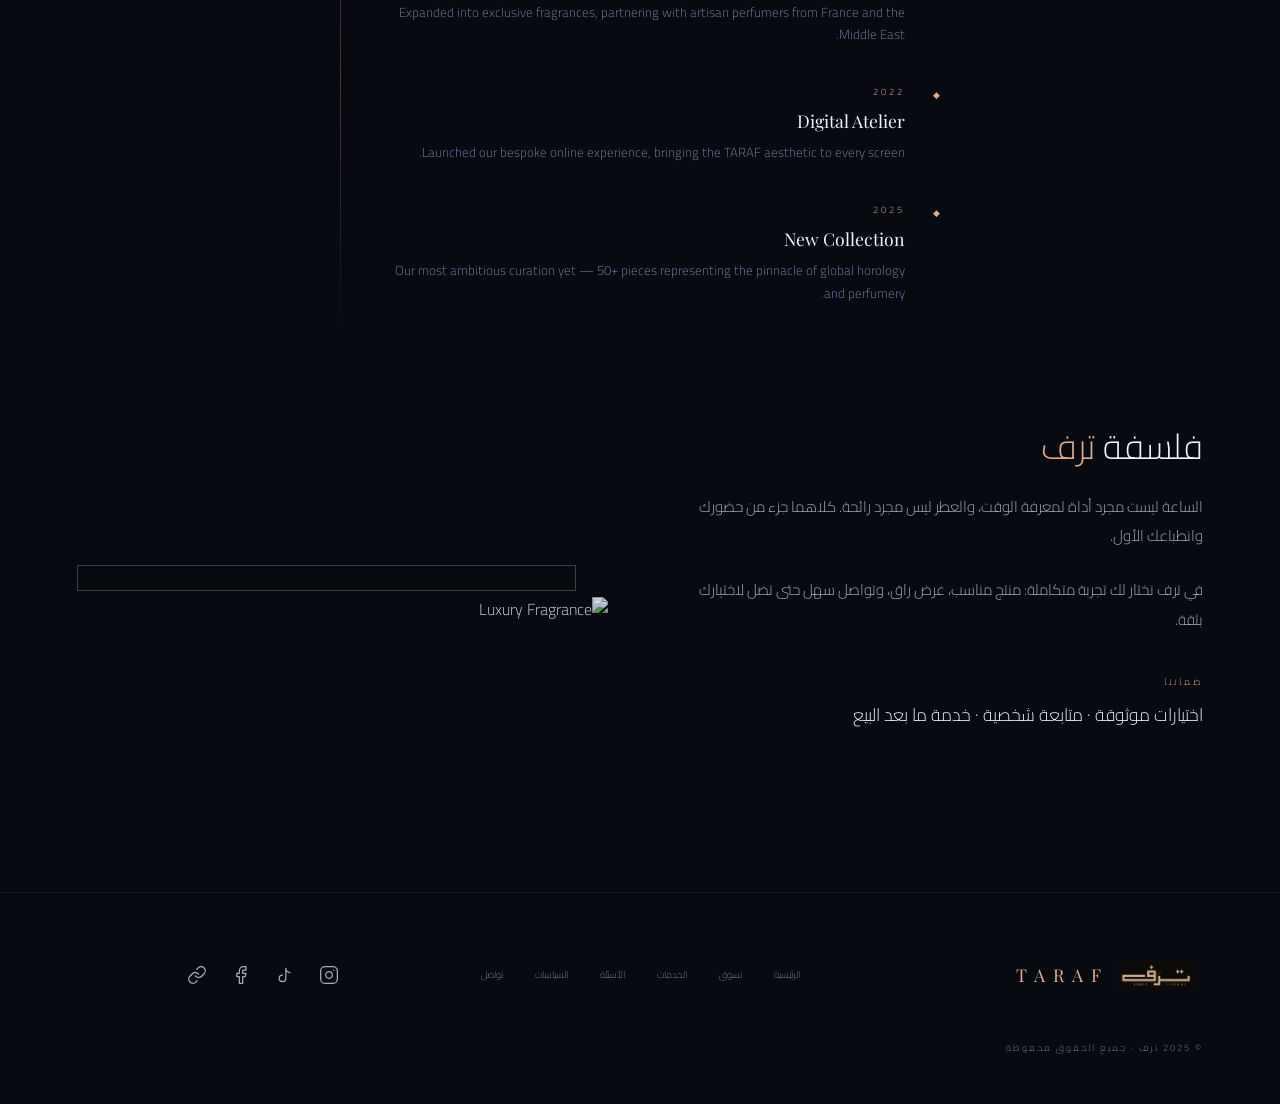
==== commit 65ed8fa4: "add arabic" ====
--- a/about.html
+++ b/about.html
@@ -3,7 +3,7 @@
 <head>
     <meta charset="UTF-8">
     <meta name="viewport" content="width=device-width, initial-scale=1.0">
-    <title>Our Story â€” TARAF</title>
+    <title>Our Story — TARAF</title>
     <link rel="preconnect" href="https://fonts.googleapis.com">
     <link rel="preconnect" href="https://fonts.gstatic.com" crossorigin>
     <link href="https://fonts.googleapis.com/css2?family=Cairo:wght@300;400;500;600;700&family=Outfit:wght@300;400;500;600&family=Playfair+Display:ital,wght@0,400;0,500;0,600;1,400;1,500&display=swap" rel="stylesheet">
@@ -74,11 +74,11 @@
         <!-- PAGE HEADER -->
         <div class="page-header">
             <div class="hero-line-top"></div>
-            <p class="page-subtitle">Est. 2018 Â· Cairo, Egypt</p>
+            <p class="page-subtitle">Est. 2018 · Cairo, Egypt</p>
             <div class="page-header-line"></div>
             <h1 class="page-title">Our <em>Story</em></h1>
             <p class="page-subtitle" style="margin-top:1rem;max-width:500px;margin-left:auto;margin-right:auto;line-height:1.8;">
-                <span>A passion for precision, a devotion to beauty â€” born from a desire to bring world-class luxury within reach.</span>
+                <span>A passion for precision, a devotion to beauty — born from a desire to bring world-class luxury within reach.</span>
             </p>
         </div>
 
@@ -105,7 +105,7 @@
             <div class="two-col-grid reveal">
                 <div class="text-block">
                     <h2>Born from a <em>Love</em> of Craft</h2>
-                    <p>TARAF was founded in 2018 by a small team of passionate collectors who believed that exceptional timepieces and rare fragrances should be more than transactions â€” they should be transformative experiences.</p>
+                    <p>TARAF was founded in 2018 by a small team of passionate collectors who believed that exceptional timepieces and rare fragrances should be more than transactions — they should be transformative experiences.</p>
                     <p>Every item we source passes through a rigorous authentication process, examining provenance, mechanism integrity, and craftsmanship standards that date back generations.</p>
                     <p>We partner exclusively with artisans and manufacturers who share our philosophy: that true luxury is never hurried, never compromised, and always enduring.</p>
                 </div>
@@ -140,7 +140,7 @@
                     <div class="timeline-item">
                         <span class="timeline-year">2025</span>
                         <h3>New Collection</h3>
-                        <p>Our most ambitious curation yet â€” 50+ pieces representing the pinnacle of global horology and perfumery.</p>
+                        <p>Our most ambitious curation yet — 50+ pieces representing the pinnacle of global horology and perfumery.</p>
                     </div>
                 </div>
             </div>
@@ -152,11 +152,11 @@
                 </div>
                 <div class="text-block" style="order:1;">
                     <h2>The <em>Philosophy</em></h2>
-                    <p>We believe that a watch is more than an instrument â€” it is a companion through life's most meaningful moments. A fragrance is more than a scent â€” it is an invisible signature, a trail of memory left in every room you enter.</p>
+                    <p>We believe that a watch is more than an instrument — it is a companion through life's most meaningful moments. A fragrance is more than a scent — it is an invisible signature, a trail of memory left in every room you enter.</p>
                     <p>At TARAF, we curate not merely objects, but experiences. Each selection is chosen to outlast trends, to appreciate in meaning, and to become part of your personal legend.</p>
                     <div class="info-item" style="margin-top:2.5rem;">
                         <span class="info-label">Our Guarantee</span>
-                        <p>100% authenticated Â· 30-day returns Â· Lifetime care service</p>
+                        <p>100% authenticated · 30-day returns · Lifetime care service</p>
                     </div>
                 </div>
             </div>
@@ -189,7 +189,7 @@
                     <svg width="20" height="20" viewBox="0 0 24 24" fill="none" stroke="currentColor" stroke-width="1.5" stroke-linecap="round" stroke-linejoin="round"><path d="M10 13a5 5 0 0 0 7.54.54l3-3a5 5 0 0 0-7.07-7.07l-1.72 1.71"></path><path d="M14 11a5 5 0 0 0-7.54-.54l-3 3a5 5 0 0 0 7.07 7.07l1.71-1.71"></path></svg>
                 </a>
             </div>
-            <div class="footer-copy">Â© 2025 TARAF Â· All rights reserved</div>
+            <div class="footer-copy">© 2025 TARAF · All rights reserved</div>
         </footer>
 
     </div>
@@ -209,7 +209,7 @@
     </div>
 
     <script src="https://ajax.googleapis.com/ajax/libs/jquery/3.7.1/jquery.min.js"></script>
-    
+    <script src="js/lang.js"></script>
     <script src="js/page.js"></script>
 </body>
 </html>
--- a/css/style.css
+++ b/css/style.css
@@ -389,7 +389,7 @@
 
 .footer-brand {
   font-family:'Playfair Display', serif;
-  font-size:1.2rem;
+  font-size:1.1rem;
   font-weight:300;
   letter-spacing:8px;
   color:var(--gold);
@@ -699,6 +699,138 @@
 
 @keyframes fadeUp { to { opacity:1; transform:translateY(0); } }
 
+/* â”€â”€ HERO PHOTOGRAPH (was missing entirely â€” caused the hero image to
+   push all hero text below the fold instead of sitting behind it) â”€â”€ */
+.home-hero {
+  overflow:hidden;
+}
+
+.hero-photograph {
+  position:absolute;
+  inset:0;
+  width:100%;
+  height:100%;
+  object-fit:cover;
+  z-index:0;
+}
+
+.home-hero::after {
+  content:'';
+  position:absolute;
+  inset:0;
+  background:linear-gradient(180deg, rgba(7,10,17,0.55) 0%, rgba(7,10,17,0.35) 45%, rgba(7,10,17,0.85) 100%);
+  z-index:1;
+  pointer-events:none;
+}
+
+[data-theme="light"] .home-hero::after {
+  background:linear-gradient(180deg, rgba(249,250,251,0.6) 0%, rgba(249,250,251,0.4) 45%, rgba(249,250,251,0.88) 100%);
+}
+
+.hero-motion-canvas,
+.hero-motion-shell {
+  position:absolute;
+  inset:0;
+  z-index:2;
+  pointer-events:none;
+}
+
+.hero-grid-plane,
+.hero-light-sweep,
+.hero-metal-ring {
+  position:absolute;
+  inset:0;
+}
+
+.hero-layout {
+  position:relative;
+  z-index:3;
+  width:100%;
+}
+
+.hero-actions {
+  display:flex;
+  align-items:center;
+  justify-content:center;
+  flex-wrap:wrap;
+  gap:1.5rem;
+}
+
+.hero-secondary {
+  font-size:0.7rem;
+  letter-spacing:3px;
+  text-transform:uppercase;
+  color:var(--text-1);
+  text-decoration:underline;
+  text-underline-offset:5px;
+  opacity:0;
+  transform:translateY(10px);
+  animation:fadeUp 0.9s var(--ease-out) 0.95s forwards;
+}
+
+.hero-proof-row {
+  display:flex;
+  align-items:center;
+  justify-content:center;
+  flex-wrap:wrap;
+  gap:1.5rem;
+  margin-top:2.5rem;
+  font-size:0.65rem;
+  letter-spacing:2px;
+  text-transform:uppercase;
+  color:var(--text-2);
+  opacity:0;
+  transform:translateY(10px);
+  animation:fadeUp 0.9s var(--ease-out) 1.1s forwards;
+}
+
+.hero-proof-row span:not(:last-child)::after {
+  content:'â€¢';
+  margin-left:1.5rem;
+  color:var(--gold);
+}
+
+.hero-feature-link {
+  position:absolute;
+  right:2rem;
+  bottom:6.5rem;
+  z-index:3;
+  display:flex;
+  flex-direction:column;
+  align-items:flex-end;
+  gap:0.3rem;
+  background:none;
+  border:none;
+  cursor:pointer;
+  text-align:right;
+  padding:0;
+}
+
+.hero-feature-kicker {
+  font-size:0.6rem;
+  letter-spacing:2px;
+  text-transform:uppercase;
+  color:var(--gold-light);
+}
+
+.hero-feature-name {
+  font-family:'Playfair Display', serif;
+  font-size:1rem;
+  color:var(--text-1);
+}
+
+.hero-feature-action {
+  font-size:0.65rem;
+  letter-spacing:1px;
+  text-decoration:underline;
+  text-underline-offset:4px;
+  color:var(--text-2);
+}
+
+@media (max-width:768px) {
+  .hero-feature-link { display:none; }
+}
+
 /* â”€â”€ MARQUEE STRIP â”€â”€â”€â”€â”€â”€â”€â”€â”€â”€â”€â”€â”€â”€â”€â”€â”€â”€â”€â”€â”€â”€â”€â”€â”€â”€â”€â”€â”€â”€â”€â”€â”€ */
 .marquee-strip {
   overflow:hidden;
@@ -1155,31 +1287,16 @@
   text-transform:uppercase;
 }
 
-.cart-item {
-  display:flex;
-  justify-content:space-between;
-  align-items:flex-start;
-  padding:1.5rem 0;
-  border-bottom:1px solid var(--border);
-  gap:1rem;
-  animation:slideIn 0.4s var(--ease-out);
-}
-
 @keyframes slideIn {
   from { opacity:0; transform:translateX(20px); }
   to   { opacity:1; transform:translateX(0); }
 }
 
-.cart-item-info { flex:1; }
-
-.cart-item-info h4 {
-  font-family:'Playfair Display', serif;
-  font-size:1.1rem;
-  font-weight:400;
-  color:var(--text-1);
-  margin-bottom:0.3rem;
-  letter-spacing:0.3px;
-}
+/* .cart-item / .cart-item-info / .cart-item-info h4 are defined once,
+   further down, alongside .cart-item-thumb (the redesigned cart row with
+   a product thumbnail). This older copy — which had no thumbnail and
+   used different spacing/alignment — was a leftover duplicate of the
+   same selectors and has been removed. */
 
 .cart-item-qty {
   font-size:0.65rem;
@@ -1506,18 +1623,12 @@
   margin-top: 1rem;
 }
 
-/* â”€â”€ FOOTER â”€â”€â”€â”€â”€â”€â”€â”€â”€â”€â”€â”€â”€â”€â”€â”€â”€â”€â”€â”€â”€â”€â”€â”€â”€â”€â”€â”€â”€â”€â”€â”€â”€â”€â”€â”€â”€â”€â”€â”€ */
-.site-footer {
-  border-top:1px solid var(--border);
-  padding:2rem 6%;
-  display:flex;
-  justify-content:space-between;
-  align-items:center;
-  font-size:0.6rem;
-  letter-spacing:3px;
-  text-transform:uppercase;
-  color:var(--text-3);
-}
+/* Footer layout now lives in the single ".site-footer" rule in the
+   "FOOTER UPGRADE" section further down this file. The old flex-based
+   rule that used to be here has been removed — it was leaking
+   justify-content, align-items, font-size, letter-spacing and color
+   onto the redesigned grid footer since both rules shared the same
+   selector and CSS merges same-specificity rules property by property. */
 
 /* â”€â”€ RESPONSIVE â”€â”€â”€â”€â”€â”€â”€â”€â”€â”€â”€â”€â”€â”€â”€â”€â”€â”€â”€â”€â”€â”€â”€â”€â”€â”€â”€â”€â”€â”€â”€â”€â”€â”€â”€â”€ */
 @media(max-width:900px) {
@@ -1548,7 +1659,7 @@
   .section-header { flex-direction:column; gap:1.5rem; }
   #products { padding:3rem 4% 5rem; }
   .cart-header, .cart-items, .cart-footer { padding-left:1.5rem; padding-right:1.5rem; }
-  .site-footer { flex-direction:column; gap:0.5rem; }
+  .site-footer { gap:0.5rem; }
   body { cursor:auto; }
   #cursor-dot, #cursor-ring { display:none; }
   .products-grid { gap: 1rem; background: transparent; }
@@ -1819,7 +1930,7 @@
   gap: 1rem;
 }
 .featured-eyebrow::before {
-  content: 'â—†';
+  content: '◆';
   font-size: 0.5rem;
 }
 .featured-text h2 {
@@ -1902,14 +2013,12 @@
 @media(min-width: 768px) {
   .site-footer { grid-template-columns: 1fr auto 1fr; align-items: center; }
 }
-.footer-brand {
-  font-family: 'Playfair Display', serif;
-  font-size: 1.1rem;
-  letter-spacing: 8px;
-  color: var(--text-1);
-  text-transform: uppercase;
-}
-.footer-brand span { color: var(--gold); }
+/* .footer-brand's full styling (font, color, flex layout) lives with the
+   ".footer-logo-img" rules earlier in this file, so it isn't redeclared
+   here. The old copy of this rule set color to var(--text-1), silently
+   overriding the intended gold brand color; and ".footer-brand span"
+   never matched anything since the markup has no <span> inside
+   .footer-brand — both have been removed. */
 .footer-links {
   display: flex;
   gap: 2rem;
@@ -2003,7 +2112,7 @@
   padding: 0 0 2.5rem 2rem;
 }
 .timeline-item::before {
-  content: 'â—†';
+  content: '◆';
   position: absolute;
   left: -0.35rem;
   top: 0.15rem;
--- a/css/extra.css
+++ b/css/extra.css
@@ -1958,7 +1958,7 @@
     letter-spacing: 6px;
   }
 
-  /* Hero â€” stack layout vertically */
+  /* Hero — stack layout vertically */
   .home-hero {
     min-height: auto;
     padding: 3rem 5% 4rem;
@@ -2005,7 +2005,7 @@
     margin-right: auto;
   }
 
-  /* Hero showcase â€” show as a neat row */
+  /* Hero showcase — show as a neat row */
   .hero-showcase {
     order: 2;
     min-height: 360px;
@@ -2437,7 +2437,7 @@
     padding: 3rem 5% 5rem;
   }
 
-  /* Toast â€” prevent overflow */
+  /* Toast — prevent overflow */
   .toast {
     width: calc(100vw - 3rem);
     white-space: normal;
@@ -2592,3 +2592,399 @@
 .nav-socials a:hover {
     color: var(--gold);
 }
+
+/* Hero perfume stage refresh */
+.hero-showcase-perfume {
+  min-height: min(70vh, 660px);
+  display: flex;
+  align-items: center;
+  justify-content: center;
+  padding: clamp(1.5rem, 3vw, 2.5rem);
+  isolation: isolate;
+}
+
+.hero-showcase-perfume::before {
+  content: '';
+  position: absolute;
+  inset: 7% 0 4% 8%;
+  border: 1px solid rgba(226,169,139,0.18);
+  background:
+    radial-gradient(circle at 68% 38%, rgba(226,169,139,0.2), transparent 24%),
+    radial-gradient(circle at 34% 72%, rgba(123,215,200,0.12), transparent 26%),
+    linear-gradient(145deg, rgba(18,25,41,0.42), rgba(7,10,17,0.72));
+  box-shadow: 0 34px 120px rgba(0,0,0,0.34), inset 0 0 60px rgba(226,169,139,0.05);
+  transform: skewY(-2deg);
+  z-index: -2;
+}
+
+.hero-showcase-perfume::after {
+  content: '';
+  position: absolute;
+  width: min(78%, 560px);
+  aspect-ratio: 1;
+  border: 1px solid rgba(226,169,139,0.16);
+  border-radius: 50%;
+  transform: rotateX(66deg) rotateZ(-18deg);
+  box-shadow: inset 0 0 55px rgba(226,169,139,0.07);
+  z-index: -1;
+  animation: heroRingTurn 24s linear infinite;
+}
+
+.hero-scent-glow {
+  position: absolute;
+  width: min(68%, 480px);
+  aspect-ratio: 1;
+  border-radius: 999px;
+  background: radial-gradient(circle, rgba(226,169,139,0.24), rgba(226,169,139,0.08) 35%, transparent 68%);
+  filter: blur(10px);
+  z-index: -1;
+  animation: heroNoteFloat 7.5s ease-in-out infinite;
+}
+
+.hero-main-perfume {
+  position: relative !important;
+  width: min(58%, 430px) !important;
+  height: min(62vh, 510px) !important;
+  right: auto !important;
+  bottom: auto !important;
+  top: auto !important;
+  transform: translateY(0) rotateY(-7deg) rotateZ(-1deg);
+  border-color: rgba(226,169,139,0.42);
+  box-shadow: 0 30px 90px rgba(0,0,0,0.46), 0 0 0 1px rgba(255,255,255,0.04) inset;
+  animation: heroTileFloat 8s ease-in-out infinite;
+}
+
+.hero-main-perfume img {
+  filter: brightness(0.9) saturate(1.05);
+}
+
+.hero-main-perfume span {
+  max-width: 82%;
+  font-size: clamp(1.45rem, 2.3vw, 2.2rem);
+}
+
+.hero-main-perfume strong {
+  color: var(--gold-light);
+}
+
+.hero-scent-panel,
+.hero-orbit-card {
+  position: absolute;
+  border: 1px solid rgba(226,169,139,0.28);
+  background: rgba(18,25,41,0.72);
+  backdrop-filter: blur(18px);
+  -webkit-backdrop-filter: blur(18px);
+  box-shadow: 0 22px 70px rgba(0,0,0,0.32);
+  z-index: 2;
+}
+
+.hero-scent-panel {
+  width: min(42%, 315px);
+  right: 3%;
+  bottom: 11%;
+  padding: 1.15rem;
+  animation: heroNoteFloat 7s ease-in-out infinite reverse;
+}
+
+.hero-panel-kicker,
+.hero-orbit-card span {
+  display: block;
+  color: var(--aqua);
+  font-size: 0.56rem;
+  letter-spacing: 2.8px;
+  text-transform: uppercase;
+  margin-bottom: 0.45rem;
+}
+
+.hero-scent-panel strong,
+.hero-orbit-card strong {
+  display: block;
+  color: var(--text-1);
+  font-family: 'Playfair Display', serif;
+  font-weight: 300;
+}
+
+.hero-scent-panel strong {
+  font-size: 1.25rem;
+  line-height: 1.28;
+  margin-bottom: 0.9rem;
+}
+
+.hero-panel-notes {
+  display: grid;
+  grid-template-columns: repeat(2, 1fr);
+  gap: 0.45rem;
+}
+
+.hero-panel-notes span {
+  border: 1px solid rgba(255,255,255,0.08);
+  background: rgba(255,255,255,0.035);
+  color: var(--text-2);
+  padding: 0.46rem 0.55rem;
+  font-size: 0.64rem;
+  letter-spacing: 1px;
+  text-align: center;
+}
+
+.hero-orbit-card {
+  padding: 0.95rem 1rem;
+  width: min(34%, 230px);
+}
+
+.orbit-top { top: 16%; left: 5%; }
+.orbit-bottom { right: 10%; top: 9%; }
+.orbit-bottom span { color: var(--gold); }
+
+/* Arabic language polish */
+:root {
+  --text-muted: var(--text-2);
+  --border-color: var(--border);
+}
+
+html[dir="rtl"] body {
+  font-family: 'Cairo', 'Outfit', sans-serif;
+  letter-spacing: 0;
+}
+
+html[dir="rtl"] .logo,
+html[dir="rtl"] .nav-right,
+html[dir="rtl"] .hero-actions,
+html[dir="rtl"] .hero-proof-row,
+html[dir="rtl"] .collection-toolbar,
+html[dir="rtl"] .product-meta,
+html[dir="rtl"] .cart-header,
+html[dir="rtl"] .summary-row,
+html[dir="rtl"] .total-row,
+html[dir="rtl"] .quickview-add,
+html[dir="rtl"] .finder-actions,
+html[dir="rtl"] .process-steps,
+html[dir="rtl"] .social-links,
+html[dir="rtl"] .footer-links,
+html[dir="rtl"] .footer-socials {
+  direction: rtl;
+}
+
+html[dir="rtl"] .nav-links,
+html[dir="rtl"] .nav-socials,
+html[dir="rtl"] .floating-actions {
+  direction: ltr;
+}
+
+html[dir="rtl"] .nav-links a,
+html[dir="rtl"] .footer-links a,
+html[dir="rtl"] .filter-btn,
+html[dir="rtl"] .sort-select,
+html[dir="rtl"] .products-count,
+html[dir="rtl"] .hero-cta,
+html[dir="rtl"] .hero-secondary,
+html[dir="rtl"] .panel-cta,
+html[dir="rtl"] .checkout-btn,
+html[dir="rtl"] .form-submit-btn {
+  font-family: 'Cairo', sans-serif;
+  letter-spacing: 0;
+}
+
+html[dir="rtl"] .hero-content,
+html[dir="rtl"] .page-header,
+html[dir="rtl"] .text-block,
+html[dir="rtl"] .faq-aside,
+html[dir="rtl"] .policy-note,
+html[dir="rtl"] .cta-panel,
+html[dir="rtl"] .quickview-info,
+html[dir="rtl"] .product-info,
+html[dir="rtl"] .cart-item-info,
+html[dir="rtl"] .contact-form-wrap {
+  text-align: right;
+}
+
+html[dir="rtl"] .home-hero h1,
+html[dir="rtl"] .page-title,
+html[dir="rtl"] .section-title,
+html[dir="rtl"] .values-title h2,
+html[dir="rtl"] .text-block h2,
+html[dir="rtl"] .quickview-info h2 {
+  font-family: 'Cairo', 'Playfair Display', serif;
+  letter-spacing: 0;
+  line-height: 1.25;
+}
+
+html[dir="rtl"] .home-hero h1 em,
+html[dir="rtl"] .page-title em,
+html[dir="rtl"] .section-title em,
+html[dir="rtl"] .values-title h2 em,
+html[dir="rtl"] .text-block h2 em {
+  font-style: normal;
+}
+
+html[dir="rtl"] .hero-copy,
+html[dir="rtl"] .page-subtitle,
+html[dir="rtl"] .product-desc,
+html[dir="rtl"] .quickview-desc,
+html[dir="rtl"] .text-block p,
+html[dir="rtl"] details p {
+  line-height: 1.95;
+}
+
+html[dir="rtl"] .hero-main-perfume span,
+html[dir="rtl"] .hero-scent-panel strong,
+html[dir="rtl"] .hero-orbit-card strong {
+  font-family: 'Cairo', 'Playfair Display', serif;
+  line-height: 1.35;
+}
+
+html[dir="rtl"] .hero-panel-kicker,
+html[dir="rtl"] .hero-orbit-card span,
+html[dir="rtl"] .section-kicker,
+html[dir="rtl"] .hero-eyebrow {
+  letter-spacing: 1.2px;
+}
+
+html[dir="rtl"] .search-field svg {
+  left: auto;
+  right: 1rem;
+}
+
+html[dir="rtl"] .search-field input {
+  padding-left: 1rem;
+  padding-right: 2.8rem;
+  text-align: right;
+}
+
+html[dir="rtl"] .qv-size-options,
+html[dir="rtl"] .quickview-notes,
+html[dir="rtl"] .hero-panel-notes {
+  direction: rtl;
+}
+
+html[dir="rtl"] .cart-sidebar {
+  left: 0;
+  right: auto;
+  transform: translateX(-104%);
+}
+
+html[dir="rtl"] .cart-sidebar.open {
+  transform: translateX(0);
+}
+
+html[dir="rtl"] .cart-item-actions {
+  align-items: flex-start;
+}
+
+html[dir="rtl"] .quickview-close {
+  right: auto;
+  left: 1.1rem;
+}
+
+html[dir="rtl"] .two-col-grid,
+html[dir="rtl"] .quickview-content {
+  direction: rtl;
+}
+
+html[dir="rtl"] .two-col-grid > *,
+html[dir="rtl"] .quickview-content > * {
+  direction: rtl;
+}
+
+html[dir="rtl"] .timeline-item {
+  padding-left: 0;
+  padding-right: 2.2rem;
+}
+
+html[dir="rtl"] .timeline-item::before {
+  left: auto;
+  right: 0;
+}
+
+html[dir="rtl"] .hero-showcase-perfume::before {
+  inset: 7% 8% 4% 0;
+}
+
+html[dir="rtl"] .orbit-top {
+  left: auto;
+  right: 5%;
+}
+
+html[dir="rtl"] .orbit-bottom {
+  right: auto;
+  left: 10%;
+}
+
+html[dir="rtl"] .hero-scent-panel {
+  right: auto;
+  left: 3%;
+}
+
+html[dir="rtl"] .hero-main-perfume {
+  transform: translateY(0) rotateY(7deg) rotateZ(1deg);
+}
+
+@media (min-width: 1180px) {
+  .hero-showcase-perfume {
+    min-width: 0;
+  }
+
+  .hero-showcase-perfume::before {
+    min-height: 520px;
+  }
+}
+
+@media (max-width: 900px) {
+  html[dir="rtl"] .hero-content,
+  html[dir="rtl"] .page-header,
+  html[dir="rtl"] .values-title {
+    text-align: center;
+  }
+
+  html[dir="rtl"] .hero-actions,
+  html[dir="rtl"] .hero-proof-row,
+  html[dir="rtl"] .collection-toolbar {
+    justify-content: center;
+  }
+}
+
+@media (min-width: 1180px) {
+  .hero-layout {
+    grid-template-columns: minmax(0, 0.82fr) minmax(520px, 1.18fr);
+  }
+}
+
+@media (max-width: 900px) {
+  .hero-showcase-perfume {
+    min-height: 520px;
+    max-width: 720px;
+  }
+
+  .hero-main-perfume {
+    width: min(62%, 390px) !important;
+    height: 410px !important;
+  }
+}
+
+@media (max-width: 620px) {
+  .hero-showcase-perfume {
+    min-height: 560px;
+    padding: 1rem 0.4rem;
+  }
+
+  .hero-showcase-perfume::before { inset: 4% 0 7%; }
+
+  .hero-main-perfume {
+    width: min(86%, 360px) !important;
+    height: 360px !important;
+    transform: none;
+  }
+
+  .hero-scent-panel {
+    width: min(92%, 340px);
+    right: 4%;
+    bottom: 3%;
+  }
+
+  .hero-orbit-card {
+    width: min(48%, 190px);
+    padding: 0.8rem;
+  }
+
+  .orbit-top { top: 2%; left: 1%; }
+  .orbit-bottom { top: 2%; right: 1%; }
+}
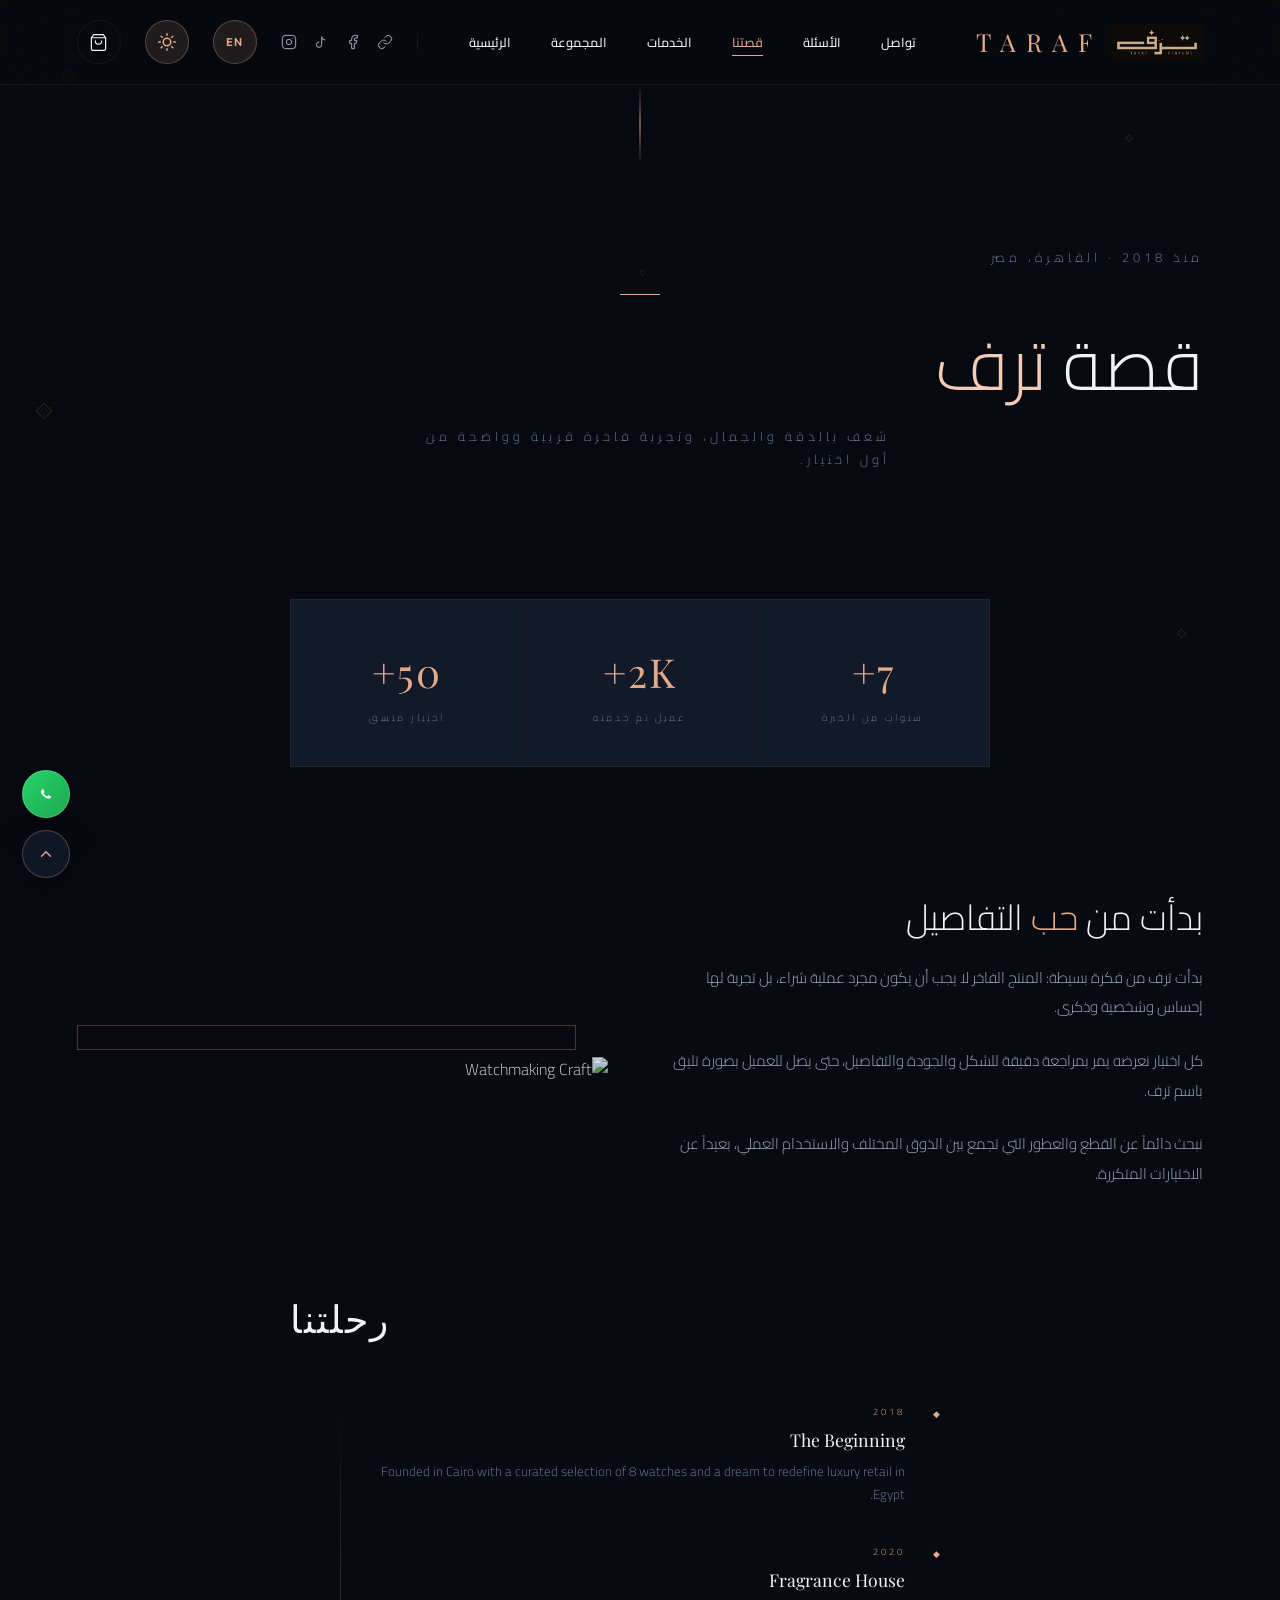
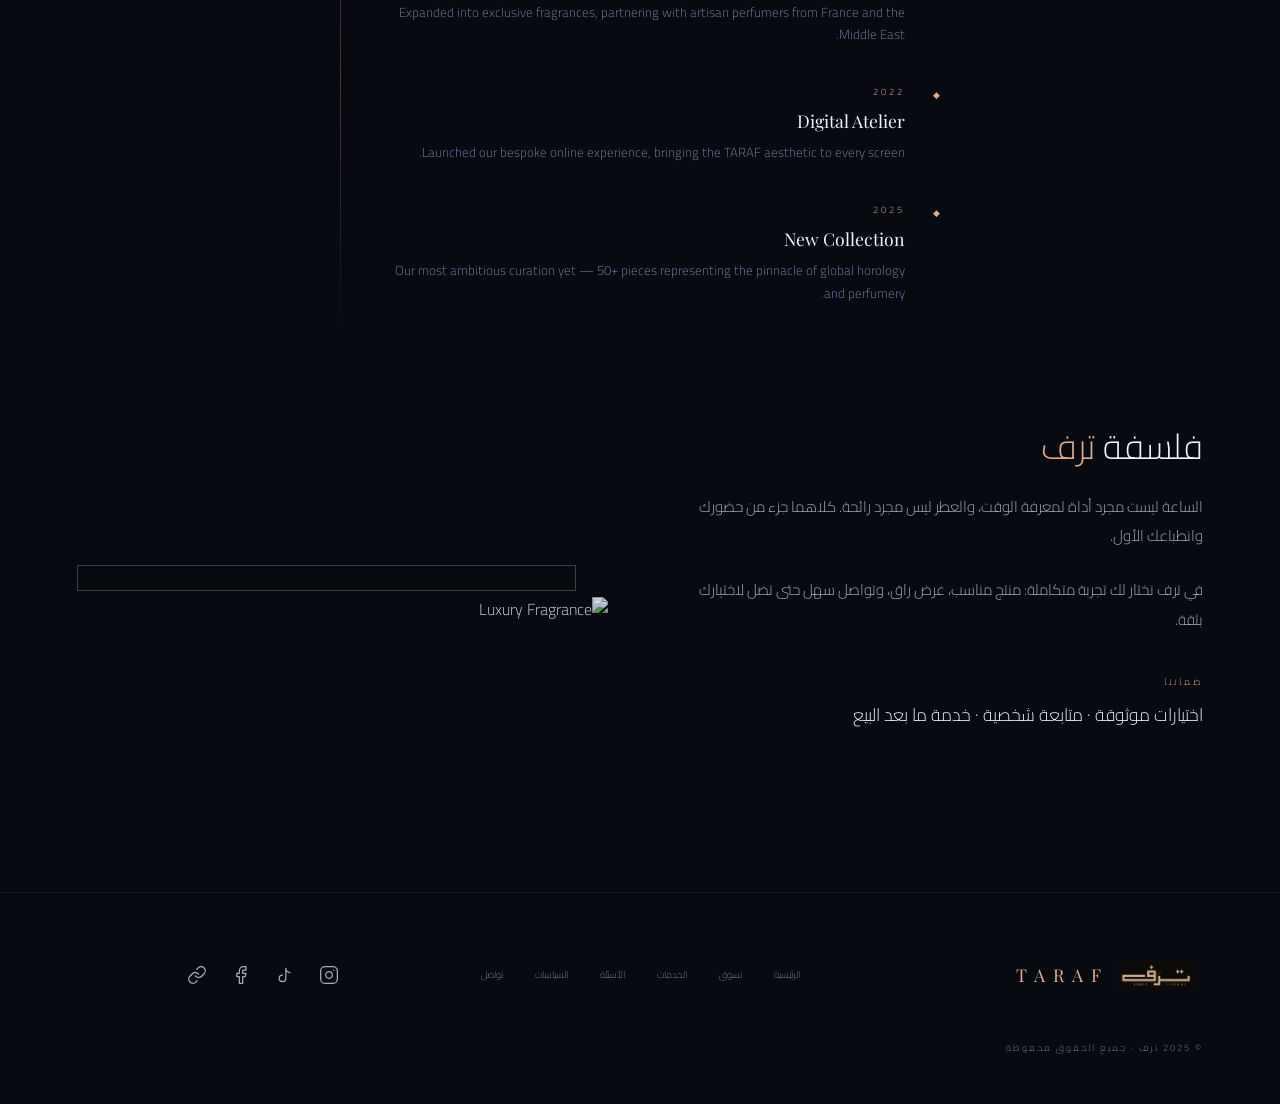
==== commit 5e74cd84: "change phone number to joo number" ====
--- a/about.html
+++ b/about.html
@@ -200,7 +200,7 @@
     </div>
 
     <div class="floating-actions" aria-label="Quick actions">
-        <a class="floating-action whatsapp-action" href="https://wa.me/201005311879" target="_blank" rel="noopener" aria-label="WhatsApp">
+        <a class="floating-action whatsapp-action" href="https://wa.me/201558674554" target="_blank" rel="noopener" aria-label="WhatsApp">
             <svg width="20" height="20" viewBox="0 0 24 24" fill="currentColor" aria-hidden="true"><path d="M17.472 14.382c-.297-.149-1.758-.867-2.03-.967-.273-.099-.471-.148-.67.15-.197.297-.767.966-.94 1.164-.173.199-.347.223-.644.075-.297-.15-1.255-.463-2.39-1.475-.883-.788-1.48-1.761-1.653-2.059-.173-.297-.018-.458.13-.606.134-.133.298-.347.446-.52.149-.174.198-.298.298-.497.099-.198.05-.371-.025-.52-.075-.149-.669-1.612-.916-2.207-.242-.579-.487-.5-.669-.51-.173-.008-.371-.01-.57-.01-.198 0-.52.074-.792.372-.272.297-1.04 1.016-1.04 2.479 0 1.462 1.065 2.875 1.213 3.074.149.198 2.096 3.2 5.077 4.487.709.306 1.262.489 1.694.625.712.227 1.36.195 1.871.118.571-.085 1.758-.719 2.006-1.413.248-.694.248-1.289.173-1.413-.074-.124-.272-.198-.57-.347z"/></svg>
         </a>
         <button class="floating-action back-to-top" id="back-to-top" type="button" aria-label="Back to top">
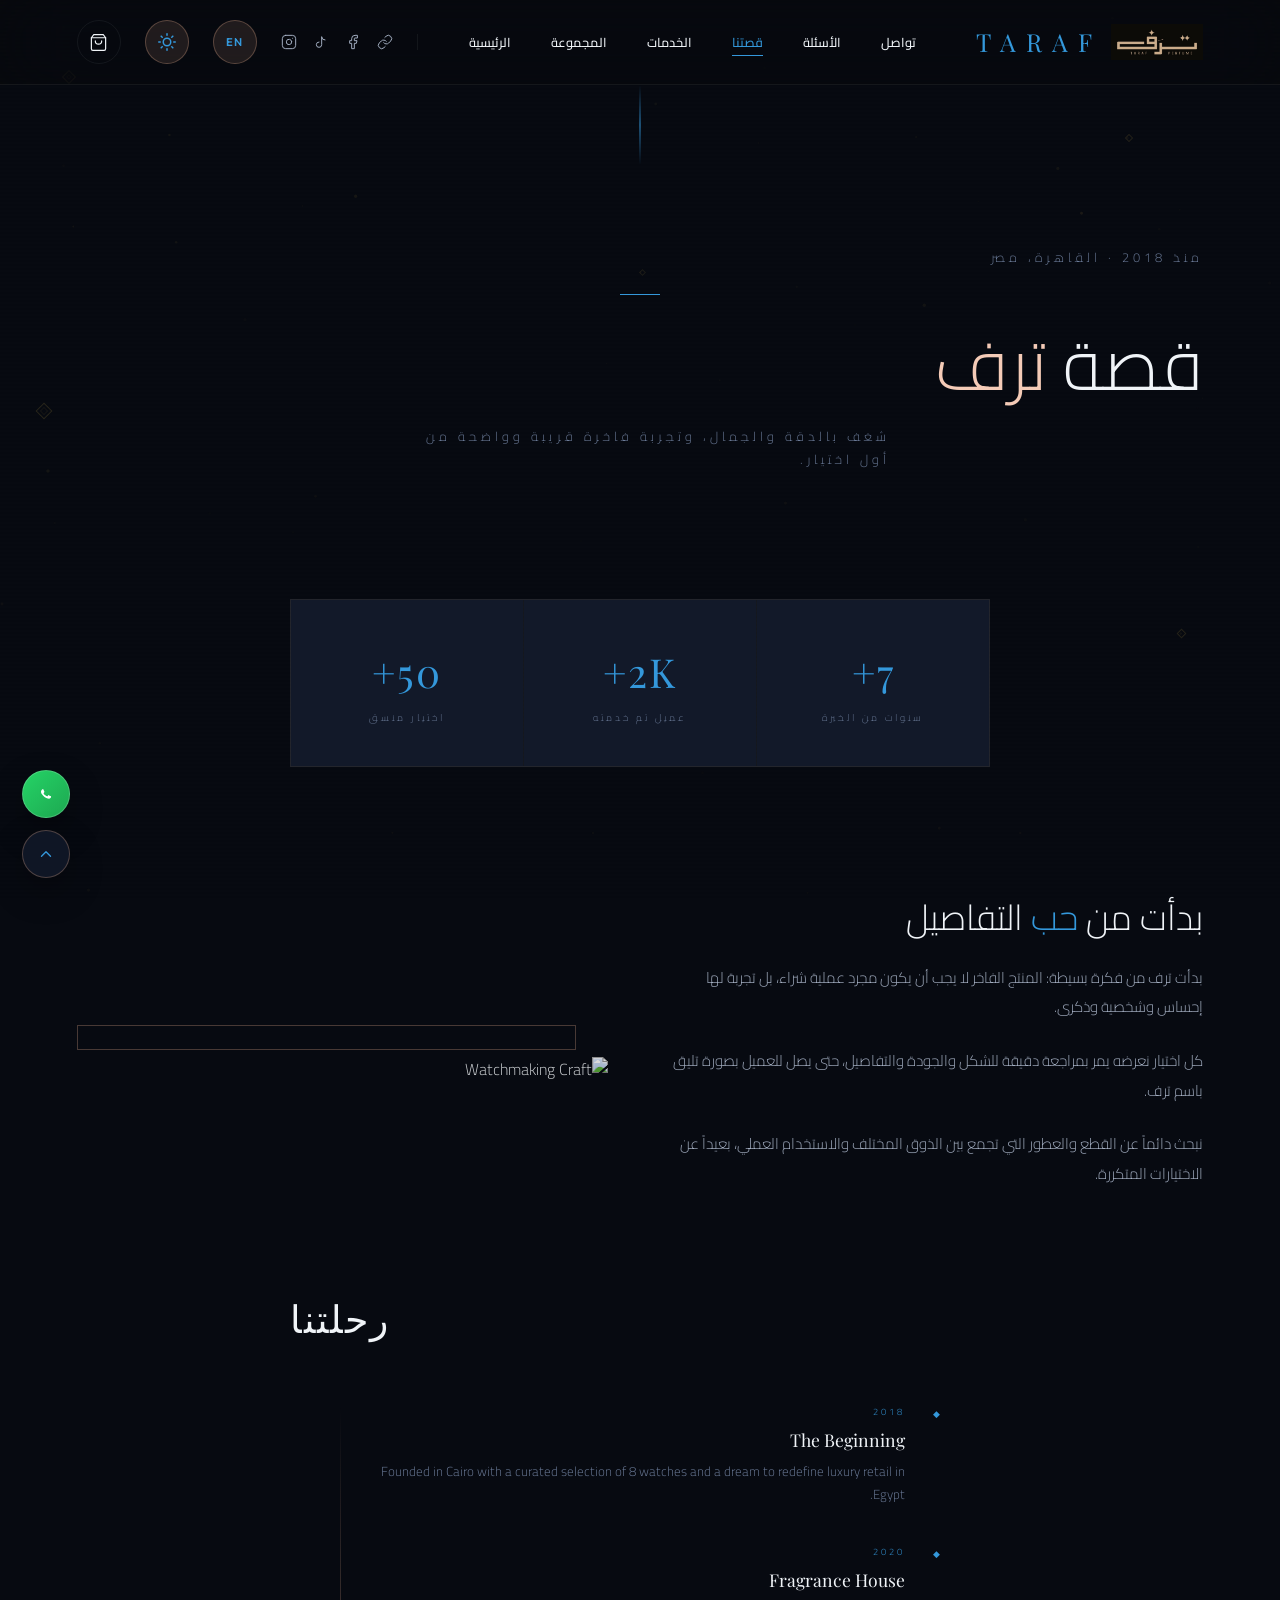
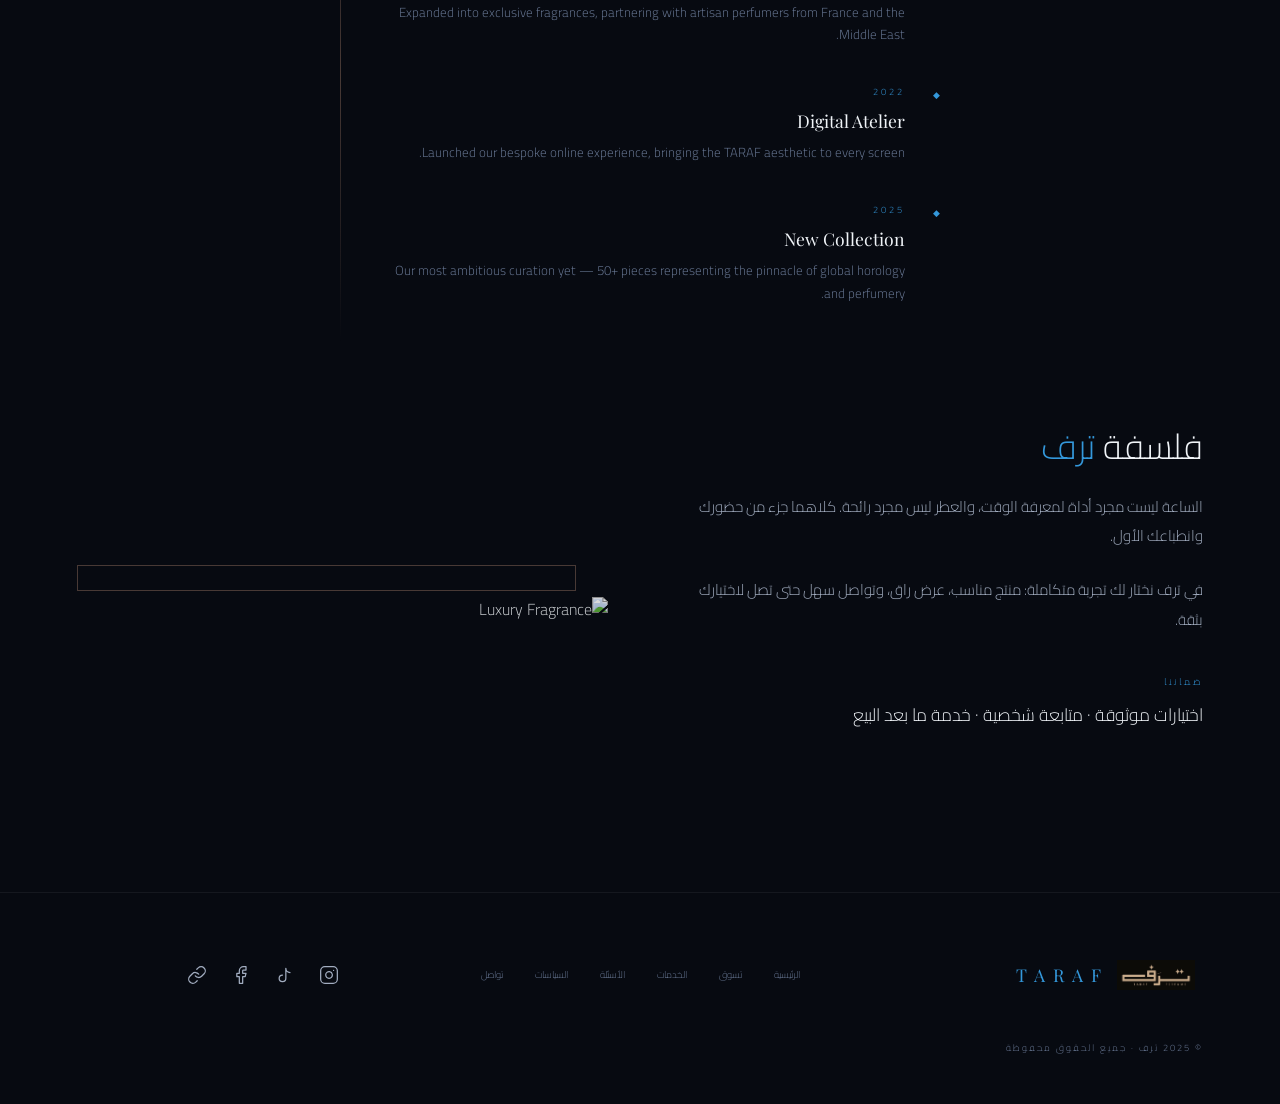
==== commit 229fa0ed: "Add files via upload" ====
--- a/about.html
+++ b/about.html
@@ -1,218 +1,218 @@
-﻿<!DOCTYPE html>
-<html lang="en">
-<head>
-    <meta charset="UTF-8">
-    <meta name="viewport" content="width=device-width, initial-scale=1.0">
-    <title>Our Story — TARAF</title>
-    <link rel="preconnect" href="https://fonts.googleapis.com">
-    <link rel="preconnect" href="https://fonts.gstatic.com" crossorigin>
-    <link href="https://fonts.googleapis.com/css2?family=Cairo:wght@300;400;500;600;700&family=Outfit:wght@300;400;500;600&family=Playfair+Display:ital,wght@0,400;0,500;0,600;1,400;1,500&display=swap" rel="stylesheet">
-    <script src="https://cdn.tailwindcss.com"></script>
-    <link rel="stylesheet" href="css/style.css">
-    <link rel="stylesheet" href="css/extra.css">
-</head>
-<body>
-
-
-    <canvas id="bg-canvas"></canvas>
-    <div class="orb-layer" aria-hidden="true">
-        <div class="orb orb-1"></div>
-        <div class="orb orb-2"></div>
-        <div class="orb orb-3"></div>
-    </div>
-    <div class="diamonds-layer" aria-hidden="true">
-        <div class="diamond"></div><div class="diamond"></div><div class="diamond"></div>
-        <div class="diamond"></div><div class="diamond"></div>
-    </div>
-    <div class="scanline" aria-hidden="true"></div>
-
-    <div class="page-wrap">
-
-        <!-- NAVBAR -->
-        <header class="navbar" id="navbar">
-            <a href="index.html" class="logo"><img src="LOGO/TARAF_LOGO_DISPLAY.jpeg" alt="TARAF" class="logo-img"><span class="logo-text">TARAF</span></a>
-            <nav class="nav-links" id="nav-links">
-                <a href="index.html">Home</a>
-                <a href="index.html#products">Collection</a>
-                <a href="services.html">Services</a>
-                <a href="about.html" class="active">Our Story</a>
-                <a href="faq.html">FAQ</a>
-                <a href="contact.html">Contact</a>
-            </nav>
-            <div class="nav-right">
-                
-
-                <div class="nav-socials">
-                    <a href="https://www.instagram.com/tarafperfume.eg" target="_blank" rel="noopener" aria-label="Instagram">
-                        <svg width="16" height="16" viewBox="0 0 24 24" fill="none" stroke="currentColor" stroke-width="1.5" stroke-linecap="round" stroke-linejoin="round"><rect x="2" y="2" width="20" height="20" rx="5" ry="5"></rect><path d="M16 11.37A4 4 0 1 1 12.63 8 4 4 0 0 1 16 11.37z"></path><line x1="17.5" y1="6.5" x2="17.51" y2="6.5"></line></svg>
-                    </a>
-                    <a href="https://www.tiktok.com/@tarafperfume.eg" target="_blank" rel="noopener" aria-label="TikTok">
-                        <svg width="16" height="16" viewBox="0 0 24 24" fill="none" stroke="currentColor" stroke-width="1.5" stroke-linecap="round" stroke-linejoin="round"><path d="M9 12a4 4 0 1 0 4 4V4a5 5 0 0 0 5 5"></path></svg>
-                    </a>
-                    <a href="https://www.facebook.com/people/%D8%AA%D9%8E%D8%B1%D9%8E%D9%81-TARAF/61579482871307/?rdid=TcA7ZunFqHsNUtcu&share_url=https%3A%2F%2Fwww.facebook.com%2Fshare%2F1FCfMspfPN%2F" target="_blank" rel="noopener" aria-label="Facebook">
-                        <svg width="16" height="16" viewBox="0 0 24 24" fill="none" stroke="currentColor" stroke-width="1.5" stroke-linecap="round" stroke-linejoin="round"><path d="M18 2h-3a5 5 0 0 0-5 5v3H7v4h3v8h4v-8h3l1-4h-4V7a1 1 0 0 1 1-1h3z"></path></svg>
-                    </a>
-                    <a href="https://linktr.ee/tarafperfume.eg" target="_blank" rel="noopener" aria-label="Linktree">
-                        <svg width="16" height="16" viewBox="0 0 24 24" fill="none" stroke="currentColor" stroke-width="1.5" stroke-linecap="round" stroke-linejoin="round"><path d="M10 13a5 5 0 0 0 7.54.54l3-3a5 5 0 0 0-7.07-7.07l-1.72 1.71"></path><path d="M14 11a5 5 0 0 0-7.54-.54l-3 3a5 5 0 0 0 7.07 7.07l1.71-1.71"></path></svg>
-                    </a>
-                </div>
-                <button class="theme-toggle" id="theme-toggle" aria-label="Toggle Theme">
-                    <svg class="sun-icon" width="18" height="18" viewBox="0 0 24 24" fill="none" stroke="currentColor" stroke-width="2" stroke-linecap="round" stroke-linejoin="round"><circle cx="12" cy="12" r="5"/><line x1="12" y1="1" x2="12" y2="3"/><line x1="12" y1="21" x2="12" y2="23"/><line x1="4.22" y1="4.22" x2="5.64" y2="5.64"/><line x1="18.36" y1="18.36" x2="19.78" y2="19.78"/><line x1="1" y1="12" x2="3" y2="12"/><line x1="21" y1="12" x2="23" y2="12"/><line x1="4.22" y1="19.78" x2="5.64" y2="18.36"/><line x1="18.36" y1="5.64" x2="19.78" y2="4.22"/></svg>
-                    <svg class="moon-icon" width="18" height="18" viewBox="0 0 24 24" fill="none" stroke="currentColor" stroke-width="2" stroke-linecap="round" stroke-linejoin="round"><path d="M21 12.79A9 9 0 1 1 11.21 3 7 7 0 0 0 21 12.79z"/></svg>
-                </button>
-                <a href="index.html" class="shop-link">
-                    <button class="cart-trigger" aria-label="Go to shop">
-                        <svg width="19" height="19" viewBox="0 0 24 24" fill="none" stroke="currentColor" stroke-width="1.5" stroke-linecap="round" stroke-linejoin="round"><path d="M6 2 3 6v14a2 2 0 0 0 2 2h14a2 2 0 0 0 2-2V6l-3-4z"/><line x1="3" y1="6" x2="21" y2="6"/><path d="M16 10a4 4 0 0 1-8 0"/></svg>
-                    </button>
-                </a>
-                <button class="menu-trigger" id="menu-trigger" aria-label="Menu" aria-expanded="false" aria-controls="nav-links">
-                    <span></span><span></span><span></span>
-                </button>
-            </div>
-        </header>
-
-        <!-- PAGE HEADER -->
-        <div class="page-header">
-            <div class="hero-line-top"></div>
-            <p class="page-subtitle">Est. 2018 · Cairo, Egypt</p>
-            <div class="page-header-line"></div>
-            <h1 class="page-title">Our <em>Story</em></h1>
-            <p class="page-subtitle" style="margin-top:1rem;max-width:500px;margin-left:auto;margin-right:auto;line-height:1.8;">
-                <span>A passion for precision, a devotion to beauty — born from a desire to bring world-class luxury within reach.</span>
-            </p>
-        </div>
-
-        <!-- STATS -->
-        <div class="stats-row reveal">
-            <div class="stat-item">
-                <span class="stat-num">7+</span>
-                <span class="stat-label">Years of Excellence</span>
-            </div>
-            <div class="stat-item">
-                <span class="stat-num">2K+</span>
-                <span class="stat-label">Clients Served</span>
-            </div>
-            <div class="stat-item">
-                <span class="stat-num">50+</span>
-                <span class="stat-label">Curated Pieces</span>
-            </div>
-        </div>
-
-        <!-- CONTENT -->
-        <div class="page-content">
-
-            <!-- First section: text + image -->
-            <div class="two-col-grid reveal">
-                <div class="text-block">
-                    <h2>Born from a <em>Love</em> of Craft</h2>
-                    <p>TARAF was founded in 2018 by a small team of passionate collectors who believed that exceptional timepieces and rare fragrances should be more than transactions — they should be transformative experiences.</p>
-                    <p>Every item we source passes through a rigorous authentication process, examining provenance, mechanism integrity, and craftsmanship standards that date back generations.</p>
-                    <p>We partner exclusively with artisans and manufacturers who share our philosophy: that true luxury is never hurried, never compromised, and always enduring.</p>
-                </div>
-                <div class="image-block">
-                    <img src="https://images.unsplash.com/photo-1508685096489-7aacd43bd3b1?w=600&h=700&fit=crop&q=85" alt="Watchmaking Craft" class="styled-img">
-                </div>
-            </div>
-
-            <!-- Timeline -->
-            <div style="margin: 5rem auto; max-width: 700px;">
-                <div class="values-title reveal" style="text-align:left; margin-bottom:3rem;">
-                    <h2 style="font-family:'Playfair Display',serif;font-size:clamp(1.8rem,3vw,2.4rem);font-weight:300;color:var(--text-1);letter-spacing:2px;">
-                        <span>Our <em style="font-style:italic;color:var(--gold-light);">Journey</em></span>
-                    </h2>
-                </div>
-                <div class="timeline reveal">
-                    <div class="timeline-item">
-                        <span class="timeline-year">2018</span>
-                        <h3>The Beginning</h3>
-                        <p>Founded in Cairo with a curated selection of 8 watches and a dream to redefine luxury retail in Egypt.</p>
-                    </div>
-                    <div class="timeline-item">
-                        <span class="timeline-year">2020</span>
-                        <h3>Fragrance House</h3>
-                        <p>Expanded into exclusive fragrances, partnering with artisan perfumers from France and the Middle East.</p>
-                    </div>
-                    <div class="timeline-item">
-                        <span class="timeline-year">2022</span>
-                        <h3>Digital Atelier</h3>
-                        <p>Launched our bespoke online experience, bringing the TARAF aesthetic to every screen.</p>
-                    </div>
-                    <div class="timeline-item">
-                        <span class="timeline-year">2025</span>
-                        <h3>New Collection</h3>
-                        <p>Our most ambitious curation yet — 50+ pieces representing the pinnacle of global horology and perfumery.</p>
-                    </div>
-                </div>
-            </div>
-
-            <!-- Second section: image + text -->
-            <div class="two-col-grid reveal" style="margin-top:4rem;">
-                <div class="image-block" style="order:2;">
-                    <img src="https://images.unsplash.com/photo-1512207691052-e3b8b1823d12?w=600&h=700&fit=crop&q=85" alt="Luxury Fragrance" class="styled-img">
-                </div>
-                <div class="text-block" style="order:1;">
-                    <h2>The <em>Philosophy</em></h2>
-                    <p>We believe that a watch is more than an instrument — it is a companion through life's most meaningful moments. A fragrance is more than a scent — it is an invisible signature, a trail of memory left in every room you enter.</p>
-                    <p>At TARAF, we curate not merely objects, but experiences. Each selection is chosen to outlast trends, to appreciate in meaning, and to become part of your personal legend.</p>
-                    <div class="info-item" style="margin-top:2.5rem;">
-                        <span class="info-label">Our Guarantee</span>
-                        <p>100% authenticated · 30-day returns · Lifetime care service</p>
-                    </div>
-                </div>
-            </div>
-
-        </div>
-
-        <!-- FOOTER -->
-        <footer class="site-footer">
-            <div class="footer-brand"><img src="LOGO/TARAF_LOGO_DISPLAY.jpeg" alt="TARAF" class="footer-logo-img">TARAF</div>
-            <div class="footer-links">
-                <a href="index.html">Home</a>
-                <a href="index.html#products">Shop</a>
-                <a href="services.html">Services</a>
-                <a href="faq.html">FAQ</a>
-                <a href="policies.html">Policies</a>
-                <a href="contact.html">Contact</a>
-            </div>
-
-            <div class="footer-socials">
-                <a href="https://www.instagram.com/tarafperfume.eg" target="_blank" rel="noopener" aria-label="Instagram">
-                    <svg width="20" height="20" viewBox="0 0 24 24" fill="none" stroke="currentColor" stroke-width="1.5" stroke-linecap="round" stroke-linejoin="round"><rect x="2" y="2" width="20" height="20" rx="5" ry="5"></rect><path d="M16 11.37A4 4 0 1 1 12.63 8 4 4 0 0 1 16 11.37z"></path><line x1="17.5" y1="6.5" x2="17.51" y2="6.5"></line></svg>
-                </a>
-                <a href="https://www.tiktok.com/@tarafperfume.eg" target="_blank" rel="noopener" aria-label="TikTok">
-                    <svg width="20" height="20" viewBox="0 0 24 24" fill="none" stroke="currentColor" stroke-width="1.5" stroke-linecap="round" stroke-linejoin="round"><path d="M9 12a4 4 0 1 0 4 4V4a5 5 0 0 0 5 5"></path></svg>
-                </a>
-                <a href="https://www.facebook.com/people/%D8%AA%D9%8E%D8%B1%D9%8E%D9%81-TARAF/61579482871307/?rdid=TcA7ZunFqHsNUtcu&share_url=https%3A%2F%2Fwww.facebook.com%2Fshare%2F1FCfMspfPN%2F" target="_blank" rel="noopener" aria-label="Facebook">
-                    <svg width="20" height="20" viewBox="0 0 24 24" fill="none" stroke="currentColor" stroke-width="1.5" stroke-linecap="round" stroke-linejoin="round"><path d="M18 2h-3a5 5 0 0 0-5 5v3H7v4h3v8h4v-8h3l1-4h-4V7a1 1 0 0 1 1-1h3z"></path></svg>
-                </a>
-                <a href="https://linktr.ee/tarafperfume.eg" target="_blank" rel="noopener" aria-label="Linktree">
-                    <svg width="20" height="20" viewBox="0 0 24 24" fill="none" stroke="currentColor" stroke-width="1.5" stroke-linecap="round" stroke-linejoin="round"><path d="M10 13a5 5 0 0 0 7.54.54l3-3a5 5 0 0 0-7.07-7.07l-1.72 1.71"></path><path d="M14 11a5 5 0 0 0-7.54-.54l-3 3a5 5 0 0 0 7.07 7.07l1.71-1.71"></path></svg>
-                </a>
-            </div>
-            <div class="footer-copy">© 2025 TARAF · All rights reserved</div>
-        </footer>
-
-    </div>
-
-    <div class="toast" id="toast" role="status" aria-live="polite">
-        <div class="toast-diamond"></div>
-        <span id="toast-text"></span>
-    </div>
-
-    <div class="floating-actions" aria-label="Quick actions">
-        <a class="floating-action whatsapp-action" href="https://wa.me/201558674554" target="_blank" rel="noopener" aria-label="WhatsApp">
-            <svg width="20" height="20" viewBox="0 0 24 24" fill="currentColor" aria-hidden="true"><path d="M17.472 14.382c-.297-.149-1.758-.867-2.03-.967-.273-.099-.471-.148-.67.15-.197.297-.767.966-.94 1.164-.173.199-.347.223-.644.075-.297-.15-1.255-.463-2.39-1.475-.883-.788-1.48-1.761-1.653-2.059-.173-.297-.018-.458.13-.606.134-.133.298-.347.446-.52.149-.174.198-.298.298-.497.099-.198.05-.371-.025-.52-.075-.149-.669-1.612-.916-2.207-.242-.579-.487-.5-.669-.51-.173-.008-.371-.01-.57-.01-.198 0-.52.074-.792.372-.272.297-1.04 1.016-1.04 2.479 0 1.462 1.065 2.875 1.213 3.074.149.198 2.096 3.2 5.077 4.487.709.306 1.262.489 1.694.625.712.227 1.36.195 1.871.118.571-.085 1.758-.719 2.006-1.413.248-.694.248-1.289.173-1.413-.074-.124-.272-.198-.57-.347z"/></svg>
-        </a>
-        <button class="floating-action back-to-top" id="back-to-top" type="button" aria-label="Back to top">
-            <svg width="18" height="18" viewBox="0 0 24 24" fill="none" stroke="currentColor" stroke-width="1.8" stroke-linecap="round" stroke-linejoin="round" aria-hidden="true"><path d="m18 15-6-6-6 6"/></svg>
-        </button>
-    </div>
-
-    <script src="https://ajax.googleapis.com/ajax/libs/jquery/3.7.1/jquery.min.js"></script>
-    <script src="js/lang.js"></script>
-    <script src="js/page.js"></script>
-</body>
-</html>
-
-
-
+﻿<!DOCTYPE html>
+<html lang="en">
+<head>
+    <meta charset="UTF-8">
+    <meta name="viewport" content="width=device-width, initial-scale=1.0">
+    <title>Our Story — TARAF</title>
+    <link rel="preconnect" href="https://fonts.googleapis.com">
+    <link rel="preconnect" href="https://fonts.gstatic.com" crossorigin>
+    <link href="https://fonts.googleapis.com/css2?family=Cairo:wght@300;400;500;600;700&family=Outfit:wght@300;400;500;600&family=Playfair+Display:ital,wght@0,400;0,500;0,600;1,400;1,500&display=swap" rel="stylesheet">
+    <script src="https://cdn.tailwindcss.com"></script>
+    <link rel="stylesheet" href="css/style.css">
+    <link rel="stylesheet" href="css/extra.css">
+</head>
+<body>
+
+
+    <canvas id="bg-canvas"></canvas>
+    <div class="orb-layer" aria-hidden="true">
+        <div class="orb orb-1"></div>
+        <div class="orb orb-2"></div>
+        <div class="orb orb-3"></div>
+    </div>
+    <div class="diamonds-layer" aria-hidden="true">
+        <div class="diamond"></div><div class="diamond"></div><div class="diamond"></div>
+        <div class="diamond"></div><div class="diamond"></div>
+    </div>
+    <div class="scanline" aria-hidden="true"></div>
+
+    <div class="page-wrap">
+
+        <!-- NAVBAR -->
+        <header class="navbar" id="navbar">
+            <a href="index.html" class="logo"><img src="LOGO/TARAF_LOGO_DISPLAY.jpeg" alt="TARAF" class="logo-img"><span class="logo-text">TARAF</span></a>
+            <nav class="nav-links" id="nav-links">
+                <a href="index.html">Home</a>
+                <a href="index.html#products">Collection</a>
+                <a href="services.html">Services</a>
+                <a href="about.html" class="active">Our Story</a>
+                <a href="faq.html">FAQ</a>
+                <a href="contact.html">Contact</a>
+            </nav>
+            <div class="nav-right">
+                
+
+                <div class="nav-socials">
+                    <a href="https://www.instagram.com/tarafperfume.eg" target="_blank" rel="noopener" aria-label="Instagram">
+                        <svg width="16" height="16" viewBox="0 0 24 24" fill="none" stroke="currentColor" stroke-width="1.5" stroke-linecap="round" stroke-linejoin="round"><rect x="2" y="2" width="20" height="20" rx="5" ry="5"></rect><path d="M16 11.37A4 4 0 1 1 12.63 8 4 4 0 0 1 16 11.37z"></path><line x1="17.5" y1="6.5" x2="17.51" y2="6.5"></line></svg>
+                    </a>
+                    <a href="https://www.tiktok.com/@tarafperfume.eg" target="_blank" rel="noopener" aria-label="TikTok">
+                        <svg width="16" height="16" viewBox="0 0 24 24" fill="none" stroke="currentColor" stroke-width="1.5" stroke-linecap="round" stroke-linejoin="round"><path d="M9 12a4 4 0 1 0 4 4V4a5 5 0 0 0 5 5"></path></svg>
+                    </a>
+                    <a href="https://www.facebook.com/people/%D8%AA%D9%8E%D8%B1%D9%8E%D9%81-TARAF/61579482871307/?rdid=TcA7ZunFqHsNUtcu&share_url=https%3A%2F%2Fwww.facebook.com%2Fshare%2F1FCfMspfPN%2F" target="_blank" rel="noopener" aria-label="Facebook">
+                        <svg width="16" height="16" viewBox="0 0 24 24" fill="none" stroke="currentColor" stroke-width="1.5" stroke-linecap="round" stroke-linejoin="round"><path d="M18 2h-3a5 5 0 0 0-5 5v3H7v4h3v8h4v-8h3l1-4h-4V7a1 1 0 0 1 1-1h3z"></path></svg>
+                    </a>
+                    <a href="https://linktr.ee/tarafperfume.eg" target="_blank" rel="noopener" aria-label="Linktree">
+                        <svg width="16" height="16" viewBox="0 0 24 24" fill="none" stroke="currentColor" stroke-width="1.5" stroke-linecap="round" stroke-linejoin="round"><path d="M10 13a5 5 0 0 0 7.54.54l3-3a5 5 0 0 0-7.07-7.07l-1.72 1.71"></path><path d="M14 11a5 5 0 0 0-7.54-.54l-3 3a5 5 0 0 0 7.07 7.07l1.71-1.71"></path></svg>
+                    </a>
+                </div>
+                <button class="theme-toggle" id="theme-toggle" aria-label="Toggle Theme">
+                    <svg class="sun-icon" width="18" height="18" viewBox="0 0 24 24" fill="none" stroke="currentColor" stroke-width="2" stroke-linecap="round" stroke-linejoin="round"><circle cx="12" cy="12" r="5"/><line x1="12" y1="1" x2="12" y2="3"/><line x1="12" y1="21" x2="12" y2="23"/><line x1="4.22" y1="4.22" x2="5.64" y2="5.64"/><line x1="18.36" y1="18.36" x2="19.78" y2="19.78"/><line x1="1" y1="12" x2="3" y2="12"/><line x1="21" y1="12" x2="23" y2="12"/><line x1="4.22" y1="19.78" x2="5.64" y2="18.36"/><line x1="18.36" y1="5.64" x2="19.78" y2="4.22"/></svg>
+                    <svg class="moon-icon" width="18" height="18" viewBox="0 0 24 24" fill="none" stroke="currentColor" stroke-width="2" stroke-linecap="round" stroke-linejoin="round"><path d="M21 12.79A9 9 0 1 1 11.21 3 7 7 0 0 0 21 12.79z"/></svg>
+                </button>
+                <a href="index.html" class="shop-link">
+                    <button class="cart-trigger" aria-label="Go to shop">
+                        <svg width="19" height="19" viewBox="0 0 24 24" fill="none" stroke="currentColor" stroke-width="1.5" stroke-linecap="round" stroke-linejoin="round"><path d="M6 2 3 6v14a2 2 0 0 0 2 2h14a2 2 0 0 0 2-2V6l-3-4z"/><line x1="3" y1="6" x2="21" y2="6"/><path d="M16 10a4 4 0 0 1-8 0"/></svg>
+                    </button>
+                </a>
+                <button class="menu-trigger" id="menu-trigger" aria-label="Menu" aria-expanded="false" aria-controls="nav-links">
+                    <span></span><span></span><span></span>
+                </button>
+            </div>
+        </header>
+
+        <!-- PAGE HEADER -->
+        <div class="page-header">
+            <div class="hero-line-top"></div>
+            <p class="page-subtitle">Est. 2018 · Cairo, Egypt</p>
+            <div class="page-header-line"></div>
+            <h1 class="page-title">Our <em>Story</em></h1>
+            <p class="page-subtitle" style="margin-top:1rem;max-width:500px;margin-left:auto;margin-right:auto;line-height:1.8;">
+                <span>A passion for precision, a devotion to beauty — born from a desire to bring world-class luxury within reach.</span>
+            </p>
+        </div>
+
+        <!-- STATS -->
+        <div class="stats-row reveal">
+            <div class="stat-item">
+                <span class="stat-num">7+</span>
+                <span class="stat-label">Years of Excellence</span>
+            </div>
+            <div class="stat-item">
+                <span class="stat-num">2K+</span>
+                <span class="stat-label">Clients Served</span>
+            </div>
+            <div class="stat-item">
+                <span class="stat-num">50+</span>
+                <span class="stat-label">Curated Pieces</span>
+            </div>
+        </div>
+
+        <!-- CONTENT -->
+        <div class="page-content">
+
+            <!-- First section: text + image -->
+            <div class="two-col-grid reveal">
+                <div class="text-block">
+                    <h2>Born from a <em>Love</em> of Craft</h2>
+                    <p>TARAF was founded in 2018 by a small team of passionate collectors who believed that exceptional timepieces and rare fragrances should be more than transactions — they should be transformative experiences.</p>
+                    <p>Every item we source passes through a rigorous authentication process, examining provenance, mechanism integrity, and craftsmanship standards that date back generations.</p>
+                    <p>We partner exclusively with artisans and manufacturers who share our philosophy: that true luxury is never hurried, never compromised, and always enduring.</p>
+                </div>
+                <div class="image-block">
+                    <img src="https://images.unsplash.com/photo-1508685096489-7aacd43bd3b1?w=600&h=700&fit=crop&q=85" alt="Watchmaking Craft" class="styled-img">
+                </div>
+            </div>
+
+            <!-- Timeline -->
+            <div style="margin: 5rem auto; max-width: 700px;">
+                <div class="values-title reveal" style="text-align:left; margin-bottom:3rem;">
+                    <h2 style="font-family:'Playfair Display',serif;font-size:clamp(1.8rem,3vw,2.4rem);font-weight:300;color:var(--text-1);letter-spacing:2px;">
+                        <span>Our <em style="font-style:italic;color:var(--gold-light);">Journey</em></span>
+                    </h2>
+                </div>
+                <div class="timeline reveal">
+                    <div class="timeline-item">
+                        <span class="timeline-year">2018</span>
+                        <h3>The Beginning</h3>
+                        <p>Founded in Cairo with a curated selection of 8 watches and a dream to redefine luxury retail in Egypt.</p>
+                    </div>
+                    <div class="timeline-item">
+                        <span class="timeline-year">2020</span>
+                        <h3>Fragrance House</h3>
+                        <p>Expanded into exclusive fragrances, partnering with artisan perfumers from France and the Middle East.</p>
+                    </div>
+                    <div class="timeline-item">
+                        <span class="timeline-year">2022</span>
+                        <h3>Digital Atelier</h3>
+                        <p>Launched our bespoke online experience, bringing the TARAF aesthetic to every screen.</p>
+                    </div>
+                    <div class="timeline-item">
+                        <span class="timeline-year">2025</span>
+                        <h3>New Collection</h3>
+                        <p>Our most ambitious curation yet — 50+ pieces representing the pinnacle of global horology and perfumery.</p>
+                    </div>
+                </div>
+            </div>
+
+            <!-- Second section: image + text -->
+            <div class="two-col-grid reveal" style="margin-top:4rem;">
+                <div class="image-block" style="order:2;">
+                    <img src="https://images.unsplash.com/photo-1512207691052-e3b8b1823d12?w=600&h=700&fit=crop&q=85" alt="Luxury Fragrance" class="styled-img">
+                </div>
+                <div class="text-block" style="order:1;">
+                    <h2>The <em>Philosophy</em></h2>
+                    <p>We believe that a watch is more than an instrument — it is a companion through life's most meaningful moments. A fragrance is more than a scent — it is an invisible signature, a trail of memory left in every room you enter.</p>
+                    <p>At TARAF, we curate not merely objects, but experiences. Each selection is chosen to outlast trends, to appreciate in meaning, and to become part of your personal legend.</p>
+                    <div class="info-item" style="margin-top:2.5rem;">
+                        <span class="info-label">Our Guarantee</span>
+                        <p>100% authenticated · 30-day returns · Lifetime care service</p>
+                    </div>
+                </div>
+            </div>
+
+        </div>
+
+        <!-- FOOTER -->
+        <footer class="site-footer">
+            <div class="footer-brand"><img src="LOGO/TARAF_LOGO_DISPLAY.jpeg" alt="TARAF" class="footer-logo-img">TARAF</div>
+            <div class="footer-links">
+                <a href="index.html">Home</a>
+                <a href="index.html#products">Shop</a>
+                <a href="services.html">Services</a>
+                <a href="faq.html">FAQ</a>
+                <a href="policies.html">Policies</a>
+                <a href="contact.html">Contact</a>
+            </div>
+
+            <div class="footer-socials">
+                <a href="https://www.instagram.com/tarafperfume.eg" target="_blank" rel="noopener" aria-label="Instagram">
+                    <svg width="20" height="20" viewBox="0 0 24 24" fill="none" stroke="currentColor" stroke-width="1.5" stroke-linecap="round" stroke-linejoin="round"><rect x="2" y="2" width="20" height="20" rx="5" ry="5"></rect><path d="M16 11.37A4 4 0 1 1 12.63 8 4 4 0 0 1 16 11.37z"></path><line x1="17.5" y1="6.5" x2="17.51" y2="6.5"></line></svg>
+                </a>
+                <a href="https://www.tiktok.com/@tarafperfume.eg" target="_blank" rel="noopener" aria-label="TikTok">
+                    <svg width="20" height="20" viewBox="0 0 24 24" fill="none" stroke="currentColor" stroke-width="1.5" stroke-linecap="round" stroke-linejoin="round"><path d="M9 12a4 4 0 1 0 4 4V4a5 5 0 0 0 5 5"></path></svg>
+                </a>
+                <a href="https://www.facebook.com/people/%D8%AA%D9%8E%D8%B1%D9%8E%D9%81-TARAF/61579482871307/?rdid=TcA7ZunFqHsNUtcu&share_url=https%3A%2F%2Fwww.facebook.com%2Fshare%2F1FCfMspfPN%2F" target="_blank" rel="noopener" aria-label="Facebook">
+                    <svg width="20" height="20" viewBox="0 0 24 24" fill="none" stroke="currentColor" stroke-width="1.5" stroke-linecap="round" stroke-linejoin="round"><path d="M18 2h-3a5 5 0 0 0-5 5v3H7v4h3v8h4v-8h3l1-4h-4V7a1 1 0 0 1 1-1h3z"></path></svg>
+                </a>
+                <a href="https://linktr.ee/tarafperfume.eg" target="_blank" rel="noopener" aria-label="Linktree">
+                    <svg width="20" height="20" viewBox="0 0 24 24" fill="none" stroke="currentColor" stroke-width="1.5" stroke-linecap="round" stroke-linejoin="round"><path d="M10 13a5 5 0 0 0 7.54.54l3-3a5 5 0 0 0-7.07-7.07l-1.72 1.71"></path><path d="M14 11a5 5 0 0 0-7.54-.54l-3 3a5 5 0 0 0 7.07 7.07l1.71-1.71"></path></svg>
+                </a>
+            </div>
+            <div class="footer-copy">© 2025 TARAF · All rights reserved</div>
+        </footer>
+
+    </div>
+
+    <div class="toast" id="toast" role="status" aria-live="polite">
+        <div class="toast-diamond"></div>
+        <span id="toast-text"></span>
+    </div>
+
+    <div class="floating-actions" aria-label="Quick actions">
+        <a class="floating-action whatsapp-action" href="https://wa.me/201558674554" target="_blank" rel="noopener" aria-label="WhatsApp">
+            <svg width="20" height="20" viewBox="0 0 24 24" fill="currentColor" aria-hidden="true"><path d="M17.472 14.382c-.297-.149-1.758-.867-2.03-.967-.273-.099-.471-.148-.67.15-.197.297-.767.966-.94 1.164-.173.199-.347.223-.644.075-.297-.15-1.255-.463-2.39-1.475-.883-.788-1.48-1.761-1.653-2.059-.173-.297-.018-.458.13-.606.134-.133.298-.347.446-.52.149-.174.198-.298.298-.497.099-.198.05-.371-.025-.52-.075-.149-.669-1.612-.916-2.207-.242-.579-.487-.5-.669-.51-.173-.008-.371-.01-.57-.01-.198 0-.52.074-.792.372-.272.297-1.04 1.016-1.04 2.479 0 1.462 1.065 2.875 1.213 3.074.149.198 2.096 3.2 5.077 4.487.709.306 1.262.489 1.694.625.712.227 1.36.195 1.871.118.571-.085 1.758-.719 2.006-1.413.248-.694.248-1.289.173-1.413-.074-.124-.272-.198-.57-.347z"/></svg>
+        </a>
+        <button class="floating-action back-to-top" id="back-to-top" type="button" aria-label="Back to top">
+            <svg width="18" height="18" viewBox="0 0 24 24" fill="none" stroke="currentColor" stroke-width="1.8" stroke-linecap="round" stroke-linejoin="round" aria-hidden="true"><path d="m18 15-6-6-6 6"/></svg>
+        </button>
+    </div>
+
+    <script src="https://ajax.googleapis.com/ajax/libs/jquery/3.7.1/jquery.min.js"></script>
+    <script src="js/lang.js"></script>
+    <script src="js/page.js"></script>
+</body>
+</html>
+
+
+
--- a/css/style.css
+++ b/css/style.css
@@ -1,2141 +1,2145 @@
-﻿/* =====================================================
-   TARAF ─ Ultra Premium Dark Luxury v2
-   ===================================================== */
-:root {
-  --gold:        #E2A98B;
-  --gold-light:  #F4CBB7;
-  --gold-pale:   #FCEFE8;
-  --gold-dim:    rgba(226, 169, 139, 0.12);
-  --gold-glow:   rgba(226, 169, 139, 0.25);
-  --void:        #070A11;
-  --charcoal:    #0D121F;
-  --surface:     #121929;
-  --surface-2:   #182136;
-  --surface-3:   #202A45;
-  --border:      rgba(255,255,255,0.06);
-  --border-gold: rgba(226, 169, 139, 0.3);
-  --text-1:      #F0F4F8;
-  --text-2:      #A2ADC0;
-  --text-3:      #6B7B98;
-  --wa:          #25D366;
-  --wa-dark:     #1DA851;
-  --ease-out:    cubic-bezier(0.22,1,0.36,1);
-  --ease-expo:   cubic-bezier(0.16,1,0.3,1);
-  --ease-io:     cubic-bezier(0.77,0,0.175,1);
-}
-
-/* â”€â”€ LIGHT MODE â”€â”€â”€â”€â”€â”€â”€â”€â”€â”€â”€â”€â”€â”€â”€â”€â”€â”€â”€â”€â”€â”€â”€â”€â”€â”€â”€â”€â”€â”€â”€â”€â”€â”€â”€â”€â”€â”€ */
-[data-theme="light"] {
-  --void:        #F9FAFB;
-  --charcoal:    #E9ECEF;
-  --surface:     #FFFFFF;
-  --surface-2:   #F3F4F6;
-  --surface-3:   #E5E7EB;
-  --border:      rgba(0,0,0,0.08);
-  --border-gold: rgba(226, 169, 139, 0.4);
-  --text-1:      #111827;
-  --text-2:      #4B5563;
-  --text-3:      #6B7280;
-  --gold-dim:    rgba(226, 169, 139, 0.08);
-  --gold-glow:   rgba(226, 169, 139, 0.15);
-}
-
-*,*::before,*::after { margin:0; padding:0; box-sizing:border-box; }
-html { scroll-behavior:smooth; }
-
-body {
-  font-family:'Outfit', sans-serif;
-  background:var(--void);
-  color:var(--text-1);
-  line-height:1.6;
-  font-weight:300;
-  overflow-x:hidden;
-  transition: background 0.5s var(--ease-out), color 0.5s var(--ease-out);
-}
-
-/* â”€â”€ Language Toggle Button â”€â”€â”€â”€â”€â”€â”€â”€â”€â”€â”€â”€â”€â”€â”€â”€â”€â”€â”€â”€â”€â”€â”€â”€â”€ */
-.lang-toggle {
-  position:relative;
-  width:44px; height:44px;
-  border:1px solid var(--border-gold);
-  border-radius:50%;
-  background:var(--gold-dim);
-  display:flex;
-  align-items:center;
-  justify-content:center;
-  cursor:pointer;
-  font-family:'Outfit', sans-serif;
-  font-size:0.7rem;
-  font-weight:600;
-  letter-spacing:1px;
-  color:var(--gold);
-  text-transform:uppercase;
-  transition:all 0.4s var(--ease-out);
-}
-
-.lang-toggle:hover {
-  background:var(--gold-glow);
-  transform:scale(1.1);
-  box-shadow:0 0 25px var(--gold-glow);
-  color:var(--gold-light);
-}
-
-/* â”€â”€ Theme Toggle Button â”€â”€â”€â”€â”€â”€â”€â”€â”€â”€â”€â”€â”€â”€â”€â”€â”€â”€â”€â”€â”€â”€â”€â”€â”€â”€â”€â”€ */
-.theme-toggle {
-  position:relative;
-  width:44px; height:44px;
-  border:1px solid var(--border-gold);
-  border-radius:50%;
-  background:var(--gold-dim);
-  display:flex;
-  align-items:center;
-  justify-content:center;
-  cursor:pointer;
-  transition:all 0.4s var(--ease-out);
-}
-
-.theme-toggle:hover {
-  background:var(--gold-glow);
-  transform:rotate(30deg) scale(1.1);
-  box-shadow:0 0 25px var(--gold-glow);
-}
-
-.theme-toggle svg { stroke:var(--gold); transition:all 0.3s; }
-
-/* Dark mode: show sun, hide moon */
-.theme-toggle .sun-icon { display:block; }
-.theme-toggle .moon-icon { display:none; }
-
-/* Light mode: show moon, hide sun */
-[data-theme="light"] .theme-toggle .sun-icon { display:none; }
-[data-theme="light"] .theme-toggle .moon-icon { display:block; }
-
-/* â”€â”€ Light mode particle/orb fixes â”€â”€â”€â”€â”€â”€â”€â”€â”€â”€â”€â”€â”€â”€â”€â”€â”€â”€ */
-[data-theme="light"] .orb { opacity:0; }
-[data-theme="light"] .scanline { display:none; }
-[data-theme="light"] .diamonds-layer { opacity:0.3; }
-[data-theme="light"] #bg-canvas { opacity:0.3; }
-[data-theme="light"] .navbar {
-  background:rgba(250,249,246,0.8);
-  border-bottom-color:rgba(0,0,0,0.06);
-}
-[data-theme="light"] .navbar.scrolled {
-  background:rgba(250,249,246,0.95);
-  border-bottom-color:var(--border-gold);
-}
-[data-theme="light"] .cart-trigger svg { stroke:var(--text-1); }
-[data-theme="light"] .hero-cta {
-  color:#fff;
-  background:var(--gold);
-}
-[data-theme="light"] .product-image {
-  filter:brightness(1) saturate(1);
-}
-[data-theme="light"] ::-webkit-scrollbar-track { background:var(--void); }
-[data-theme="light"] ::-webkit-scrollbar-thumb { background:var(--border-gold); }
-
-/* â”€â”€ Custom Cursor â”€â”€â”€â”€â”€â”€â”€â”€â”€â”€â”€â”€â”€â”€â”€â”€â”€â”€â”€â”€â”€â”€â”€â”€â”€â”€â”€â”€â”€â”€â”€ */
-#cursor-dot {
-  position:fixed; top:0; left:0; z-index:9999;
-  width:6px; height:6px; border-radius:50%;
-  background:var(--gold);
-  pointer-events:none;
-  transition:transform 0.1s, opacity 0.3s;
-  transform:translate(-50%,-50%);
-}
-#cursor-ring {
-  position:fixed; top:0; left:0; z-index:9998;
-  width:32px; height:32px; border-radius:50%;
-  border:1px solid rgba(201,168,76,0.5);
-  pointer-events:none;
-  transform:translate(-50%,-50%);
-  transition:transform 0.18s var(--ease-out), width 0.3s, height 0.3s, border-color 0.3s, opacity 0.3s;
-}
-body:has(button:hover) #cursor-ring,
-body:has(a:hover) #cursor-ring {
-  width:50px; height:50px;
-  border-color:var(--gold);
-}
-
-/* â”€â”€ Scrollbar â”€â”€â”€â”€â”€â”€â”€â”€â”€â”€â”€â”€â”€â”€â”€â”€â”€â”€â”€â”€â”€â”€â”€â”€â”€â”€â”€â”€â”€â”€â”€â”€â”€â”€â”€â”€ */
-::-webkit-scrollbar { width:3px; }
-::-webkit-scrollbar-track { background:var(--void); }
-::-webkit-scrollbar-thumb { background:var(--border-gold); border-radius:2px; }
-
-/* â”€â”€ CANVAS (global background) â”€â”€â”€â”€â”€â”€â”€â”€â”€â”€â”€â”€â”€â”€â”€â”€â”€â”€â”€ */
-#bg-canvas {
-  position:fixed;
-  inset:0;
-  z-index:0;
-  pointer-events:none;
-}
-
-/* â”€â”€ ANIMATED ORBS â”€â”€â”€â”€â”€â”€â”€â”€â”€â”€â”€â”€â”€â”€â”€â”€â”€â”€â”€â”€â”€â”€â”€â”€â”€â”€â”€â”€â”€â”€â”€â”€ */
-.orb-layer {
-  position:fixed;
-  inset:0;
-  z-index:1;
-  pointer-events:none;
-  overflow:hidden;
-}
-
-.orb {
-  position:absolute;
-  border-radius:50%;
-  filter:blur(90px);
-  opacity:0;
-  animation:orbFloat linear infinite;
-  animation-fill-mode:forwards;
-}
-
-.orb-1 {
-  width:500px; height:500px;
-  background:radial-gradient(circle, rgba(201,168,76,0.18) 0%, transparent 70%);
-  top:-100px; left:-100px;
-  animation-duration:20s;
-  animation-delay:0s;
-  opacity:0;
-  animation-name:orbFloat1;
-}
-.orb-2 {
-  width:350px; height:350px;
-  background:radial-gradient(circle, rgba(201,168,76,0.12) 0%, transparent 70%);
-  top:40%; right:-80px;
-  animation-duration:25s;
-  animation-delay:-8s;
-  animation-name:orbFloat2;
-}
-.orb-3 {
-  width:280px; height:280px;
-  background:radial-gradient(circle, rgba(232,200,122,0.1) 0%, transparent 70%);
-  bottom:10%; left:20%;
-  animation-duration:30s;
-  animation-delay:-15s;
-  animation-name:orbFloat3;
-}
-.orb-4 {
-  width:200px; height:200px;
-  background:radial-gradient(circle, rgba(201,168,76,0.15) 0%, transparent 70%);
-  top:60%; left:60%;
-  animation-duration:18s;
-  animation-delay:-5s;
-  animation-name:orbFloat4;
-}
-
-@keyframes orbFloat1 {
-  0%   { opacity:0; transform:translate(0,0) scale(1); }
-  10%  { opacity:1; }
-  50%  { transform:translate(120px,80px) scale(1.1); }
-  90%  { opacity:1; }
-  100% { opacity:0; transform:translate(0,0) scale(1); }
-}
-@keyframes orbFloat2 {
-  0%   { opacity:0; transform:translate(0,0) scale(0.9); }
-  10%  { opacity:1; }
-  50%  { transform:translate(-80px,120px) scale(1.15); }
-  90%  { opacity:1; }
-  100% { opacity:0; transform:translate(0,0) scale(0.9); }
-}
-@keyframes orbFloat3 {
-  0%   { opacity:0; transform:translate(0,0); }
-  10%  { opacity:1; }
-  33%  { transform:translate(60px,-50px); }
-  66%  { transform:translate(-40px,30px); }
-  90%  { opacity:1; }
-  100% { opacity:0; transform:translate(0,0); }
-}
-@keyframes orbFloat4 {
-  0%   { opacity:0; transform:translate(0,0) scale(1); }
-  10%  { opacity:1; }
-  50%  { transform:translate(-60px,-90px) scale(1.2); }
-  90%  { opacity:1; }
-  100% { opacity:0; transform:translate(0,0) scale(1); }
-}
-
-/* â”€â”€ FLOATING DIAMONDS â”€â”€â”€â”€â”€â”€â”€â”€â”€â”€â”€â”€â”€â”€â”€â”€â”€â”€â”€â”€â”€â”€â”€â”€â”€â”€â”€â”€ */
-.diamonds-layer {
-  position:fixed;
-  inset:0;
-  z-index:2;
-  pointer-events:none;
-  overflow:hidden;
-}
-
-.diamond {
-  position:absolute;
-  width:8px; height:8px;
-  border:1px solid rgba(201,168,76,0.35);
-  transform:rotate(45deg);
-  animation:diamondDrift linear infinite;
-}
-
-.diamond::before {
-  content:'';
-  position:absolute;
-  inset:2px;
-  border:1px solid rgba(201,168,76,0.15);
-}
-
-.diamond:nth-child(1)  { top:8%;  left:5%;  width:10px; height:10px; animation-duration:18s; animation-delay:0s;    opacity:0.6; }
-.diamond:nth-child(2)  { top:15%; left:88%; width:6px;  height:6px;  animation-duration:22s; animation-delay:-6s;   opacity:0.4; }
-.diamond:nth-child(3)  { top:45%; left:3%;  width:12px; height:12px; animation-duration:28s; animation-delay:-10s;  opacity:0.5; }
-.diamond:nth-child(4)  { top:70%; left:92%; width:7px;  height:7px;  animation-duration:20s; animation-delay:-4s;   opacity:0.45; }
-.diamond:nth-child(5)  { top:30%; left:50%; width:5px;  height:5px;  animation-duration:15s; animation-delay:-8s;   opacity:0.3; }
-.diamond:nth-child(6)  { top:85%; left:25%; width:9px;  height:9px;  animation-duration:24s; animation-delay:-12s;  opacity:0.5; }
-.diamond:nth-child(7)  { top:55%; left:70%; width:6px;  height:6px;  animation-duration:19s; animation-delay:-3s;   opacity:0.35; }
-.diamond:nth-child(8)  { top:20%; left:35%; width:8px;  height:8px;  animation-duration:26s; animation-delay:-16s;  opacity:0.4; }
-
-@keyframes diamondDrift {
-  0%   { transform:rotate(45deg) translateY(0px); }
-  50%  { transform:rotate(225deg) translateY(-20px); }
-  100% { transform:rotate(405deg) translateY(0px); }
-}
-
-/* â”€â”€ Scanline overlay â”€â”€â”€â”€â”€â”€â”€â”€â”€â”€â”€â”€â”€â”€â”€â”€â”€â”€â”€â”€â”€â”€â”€â”€â”€â”€â”€â”€â”€ */
-.scanline {
-  position:fixed;
-  inset:0;
-  z-index:3;
-  pointer-events:none;
-  background:repeating-linear-gradient(
-    0deg,
-    transparent,
-    transparent 2px,
-    rgba(0,0,0,0.03) 2px,
-    rgba(0,0,0,0.03) 4px
-  );
-}
-
-.page-wrap { position:relative; z-index:10; }
-
-.navbar {
-  display:flex;
-  justify-content:space-between;
-  align-items:center;
-  padding:1.25rem 6%;
-  background:rgba(8,8,8,0.5);
-  backdrop-filter:blur(40px) saturate(2);
-  -webkit-backdrop-filter:blur(40px) saturate(2);
-  border-bottom:1px solid var(--border);
-  position:sticky;
-  top:0;
-  z-index:500;
-  transition:padding 0.4s var(--ease-out), background 0.4s;
-}
-
-.navbar.scrolled {
-  padding-top:0.9rem;
-  padding-bottom:0.9rem;
-  border-bottom-color:var(--border-gold);
-  background:rgba(8,8,8,0.85);
-}
-
-.logo {
-  font-family:'Playfair Display', serif;
-  font-size:1.55rem;
-  font-weight:300;
-  letter-spacing:10px;
-  color:var(--text-1);
-  text-transform:uppercase;
-  text-decoration:none;
-  position:relative;
-  z-index:502;
-  display:flex;
-  align-items:center;
-  gap:0.6rem;
-}
-
-.logo-img {
-  width:92px;
-  height:42px;
-  border-radius:0;
-  object-fit:contain;
-  transition:transform 0.4s var(--ease-out), box-shadow 0.4s;
-}
-
-.logo:hover .logo-img {
-  transform:scale(1.08);
-  box-shadow:0 0 20px var(--gold-glow);
-}
-
-.logo-text {
-  font-family:'Playfair Display', serif;
-  font-size:1.55rem;
-  font-weight:300;
-  letter-spacing:10px;
-  color:var(--gold);
-  text-transform:uppercase;
-}
-
-.logo::after {
-  content:'';
-  position:absolute;
-  bottom:-3px; left:0;
-  width:0; height:1px;
-  background:linear-gradient(to right, var(--gold), transparent);
-  transition:width 0.5s var(--ease-out);
-}
-.logo:hover::after { width:100%; }
-
-/* Footer logo */
-.footer-logo-img {
-  width:78px;
-  height:32px;
-  border-radius:0;
-  object-fit:contain;
-  vertical-align:middle;
-  margin-right:0.5rem;
-}
-
-.footer-brand {
-  font-family:'Playfair Display', serif;
-  font-size:1.1rem;
-  font-weight:300;
-  letter-spacing:8px;
-  color:var(--gold);
-  text-transform:uppercase;
-  display:flex;
-  align-items:center;
-  gap:0.5rem;
-}
-
-.nav-links {
-  display:flex;
-  gap:2.5rem;
-  align-items:center;
-}
-
-.nav-links a {
-  text-decoration:none;
-  color:var(--text-1);
-  font-size:0.65rem;
-  letter-spacing:3px;
-  text-transform:uppercase;
-  transition:color 0.3s var(--ease-out);
-  position:relative;
-  font-weight:500;
-}
-
-.nav-links a::after {
-  content:'';
-  position:absolute;
-  bottom:-4px; left:0;
-  width:0; height:1px;
-  background:var(--gold);
-  transition:width 0.3s var(--ease-out);
-}
-
-.nav-links a:hover, .nav-links a.active { color:var(--gold); }
-.nav-links a:hover::after, .nav-links a.active::after { width:100%; }
-
-.nav-right { display:flex; align-items:center; gap:1.5rem; z-index:502; }
-
-.menu-trigger {
-  display:none;
-  flex-direction:column;
-  justify-content:space-between;
-  width:24px; height:14px;
-  background:none; border:none; cursor:pointer;
-}
-
-.menu-trigger span {
-  display:block;
-  width:100%; height:1.5px;
-  background:var(--text-1);
-  transition:transform 0.4s var(--ease-out), opacity 0.4s;
-}
-
-.menu-trigger.active span:nth-child(1) { transform:translateY(6px) rotate(45deg); }
-.menu-trigger.active span:nth-child(2) { opacity:0; }
-.menu-trigger.active span:nth-child(3) { transform:translateY(-6.5px) rotate(-45deg); }
-
-.cart-trigger {
-  position:relative;
-  cursor:pointer;
-  display:flex;
-  align-items:center;
-  justify-content:center;
-  width:44px; height:44px;
-  border:1px solid var(--border);
-  border-radius:50%;
-  background:none;
-  transition:border-color 0.35s, background 0.35s, transform 0.3s;
-}
-
-.cart-trigger:hover {
-  border-color:var(--border-gold);
-  background:var(--gold-dim);
-  transform:scale(1.05);
-}
-
-.cart-trigger svg { stroke:var(--text-1); transition:stroke 0.3s; }
-.cart-trigger:hover svg { stroke:var(--gold); }
-
-.badge {
-  position:absolute;
-  top:-5px; right:-5px;
-  background:var(--gold);
-  color:var(--void);
-  font-size:0.6rem;
-  font-weight:700;
-  height:18px; width:18px;
-  border-radius:50%;
-  display:flex; align-items:center; justify-content:center;
-  border:2px solid var(--void);
-  transition:transform 0.2s var(--ease-out);
-}
-
-.badge.pop { animation:badgePop 0.35s var(--ease-out); }
-
-@keyframes badgePop {
-  0%   { transform:scale(1); }
-  40%  { transform:scale(1.6); }
-  100% { transform:scale(1); }
-}
-
-/* â”€â”€ HERO â”€â”€â”€â”€â”€â”€â”€â”€â”€â”€â”€â”€â”€â”€â”€â”€â”€â”€â”€â”€â”€â”€â”€â”€â”€â”€â”€â”€â”€â”€â”€â”€â”€â”€â”€â”€â”€â”€â”€â”€â”€â”€ */
-#hero {
-  position:relative;
-  min-height:88vh;
-  display:flex;
-  flex-direction:column;
-  align-items:center;
-  justify-content:center;
-  text-align:center;
-  padding:6rem 2rem 5rem;
-  overflow:hidden;
-}
-
-#hero::before {
-  content:'';
-  position:absolute;
-  inset:0;
-  background:
-    radial-gradient(ellipse 100% 80% at 50% 110%, rgba(201,168,76,0.1) 0%, transparent 65%),
-    radial-gradient(ellipse 50% 50% at 15% 15%, rgba(201,168,76,0.05) 0%, transparent 60%),
-    radial-gradient(ellipse 40% 40% at 85% 25%, rgba(201,168,76,0.04) 0%, transparent 60%);
-  pointer-events:none;
-}
-
-.hero-line-top {
-  position:absolute;
-  top:0; left:50%;
-  transform:translateX(-50%);
-  width:1px;
-  height:0;
-  background:linear-gradient(to bottom, transparent, var(--gold), transparent);
-  animation:lineGrow 1.2s var(--ease-out) 0.1s forwards;
-}
-
-@keyframes lineGrow { to { height:80px; } }
-
-.hero-line-bottom {
-  position:absolute;
-  bottom:0; left:50%;
-  transform:translateX(-50%);
-  width:1px;
-  height:0;
-  background:linear-gradient(to top, transparent, rgba(201,168,76,0.4), transparent);
-  animation:lineGrow 1.2s var(--ease-out) 0.3s forwards;
-}
-
-.hero-rule-left,
-.hero-rule-right {
-  position:absolute;
-  top:50%;
-  width:0;
-  height:1px;
-  background:linear-gradient(to right, transparent, rgba(201,168,76,0.2));
-  animation:ruleGrow 1.5s var(--ease-out) 0.5s forwards;
-}
-.hero-rule-left { left:0; }
-.hero-rule-right {
-  right:0;
-  background:linear-gradient(to left, transparent, rgba(201,168,76,0.2));
-}
-
-@keyframes ruleGrow { to { width:15%; } }
-
-.spline-container {
-  position:absolute;
-  inset:0;
-  width:100%;
-  height:100%;
-  z-index:1;
-}
-
-spline-viewer {
-  width:100%;
-  height:100%;
-}
-
-.hero-content { 
-  position:relative; 
-  z-index:2; 
-  pointer-events:none; 
-}
-
-.hero-content * { 
-  pointer-events:auto; 
-}
-
-.hero-eyebrow {
-  font-size:0.65rem;
-  font-weight:500;
-  letter-spacing:7px;
-  text-transform:uppercase;
-  color:var(--gold);
-  margin-bottom:2rem;
-  opacity:0;
-  transform:translateY(10px);
-  animation:fadeUp 0.8s var(--ease-out) 0.4s forwards;
-  display:flex;
-  align-items:center;
-  justify-content:center;
-  gap:1.2rem;
-}
-
-.hero-eyebrow::before,
-.hero-eyebrow::after {
-  content:'';
-  width:30px; height:1px;
-  background:var(--border-gold);
-}
-
-#hero h1 {
-  font-family:'Playfair Display', serif;
-  font-size:clamp(2.7rem,6.5vw,5.5rem);
-  font-weight:300;
-  line-height:1.08;
-  letter-spacing:2px;
-  color:var(--text-1);
-  margin-bottom:1.5rem;
-  opacity:0;
-  transform:translateY(20px);
-  animation:fadeUp 1s var(--ease-out) 0.55s forwards;
-}
-
-#hero h1 em {
-  font-style:italic;
-  font-weight:400;
-  color:var(--gold-light);
-  display:block;
-}
-
-#hero p {
-  font-size:0.82rem;
-  letter-spacing:4px;
-  text-transform:uppercase;
-  color:var(--text-2);
-  margin-bottom:3rem;
-  opacity:0;
-  transform:translateY(10px);
-  animation:fadeUp 0.9s var(--ease-out) 0.7s forwards;
-}
-
-.hero-cta {
-  display:inline-flex;
-  align-items:center;
-  gap:1rem;
-  font-size:0.7rem;
-  letter-spacing:3px;
-  text-transform:uppercase;
-  color:var(--void);
-  background:var(--gold);
-  border:none;
-  padding:1rem 2.5rem;
-  cursor:pointer;
-  font-family:'Outfit', sans-serif;
-  font-weight:500;
-  position:relative;
-  overflow:hidden;
-  opacity:0;
-  transform:translateY(10px);
-  animation:fadeUp 0.9s var(--ease-out) 0.85s forwards;
-  transition:background 0.3s, transform 0.2s;
-}
-
-.hero-cta::before {
-  content:'';
-  position:absolute;
-  inset:0;
-  background:linear-gradient(135deg, rgba(255,255,255,0.2) 0%, transparent 50%);
-  pointer-events:none;
-}
-
-.hero-cta:hover { background:var(--gold-light); transform:translateY(-2px); }
-
-.scroll-hint {
-  position:absolute;
-  bottom:2.5rem;
-  left:50%;
-  transform:translateX(-50%);
-  display:flex;
-  flex-direction:column;
-  align-items:center;
-  gap:0.5rem;
-  opacity:0;
-  animation:fadeUp 1s var(--ease-out) 1.3s forwards;
-}
-
-.scroll-hint span {
-  font-size:0.55rem;
-  letter-spacing:4px;
-  text-transform:uppercase;
-  color:var(--text-3);
-}
-
-.scroll-line {
-  width:1px;
-  height:40px;
-  background:linear-gradient(to bottom, var(--gold), transparent);
-  animation:scrollPulse 2s ease-in-out infinite;
-}
-
-@keyframes scrollPulse {
-  0%,100% { transform:scaleY(1); opacity:0.6; }
-  50%      { transform:scaleY(1.3); opacity:1; }
-}
-
-@keyframes fadeUp { to { opacity:1; transform:translateY(0); } }
-
-/* â”€â”€ HERO PHOTOGRAPH (was missing entirely â€” caused the hero image to
-   push all hero text below the fold instead of sitting behind it) â”€â”€ */
-.home-hero {
-  overflow:hidden;
-}
-
-.hero-photograph {
-  position:absolute;
-  inset:0;
-  width:100%;
-  height:100%;
-  object-fit:cover;
-  z-index:0;
-}
-
-.home-hero::after {
-  content:'';
-  position:absolute;
-  inset:0;
-  background:linear-gradient(180deg, rgba(7,10,17,0.55) 0%, rgba(7,10,17,0.35) 45%, rgba(7,10,17,0.85) 100%);
-  z-index:1;
-  pointer-events:none;
-}
-
-[data-theme="light"] .home-hero::after {
-  background:linear-gradient(180deg, rgba(249,250,251,0.6) 0%, rgba(249,250,251,0.4) 45%, rgba(249,250,251,0.88) 100%);
-}
-
-.hero-motion-canvas,
-.hero-motion-shell {
-  position:absolute;
-  inset:0;
-  z-index:2;
-  pointer-events:none;
-}
-
-.hero-grid-plane,
-.hero-light-sweep,
-.hero-metal-ring {
-  position:absolute;
-  inset:0;
-}
-
-.hero-layout {
-  position:relative;
-  z-index:3;
-  width:100%;
-}
-
-.hero-actions {
-  display:flex;
-  align-items:center;
-  justify-content:center;
-  flex-wrap:wrap;
-  gap:1.5rem;
-}
-
-.hero-secondary {
-  font-size:0.7rem;
-  letter-spacing:3px;
-  text-transform:uppercase;
-  color:var(--text-1);
-  text-decoration:underline;
-  text-underline-offset:5px;
-  opacity:0;
-  transform:translateY(10px);
-  animation:fadeUp 0.9s var(--ease-out) 0.95s forwards;
-}
-
-.hero-proof-row {
-  display:flex;
-  align-items:center;
-  justify-content:center;
-  flex-wrap:wrap;
-  gap:1.5rem;
-  margin-top:2.5rem;
-  font-size:0.65rem;
-  letter-spacing:2px;
-  text-transform:uppercase;
-  color:var(--text-2);
-  opacity:0;
-  transform:translateY(10px);
-  animation:fadeUp 0.9s var(--ease-out) 1.1s forwards;
-}
-
-.hero-proof-row span:not(:last-child)::after {
-  content:'â€¢';
-  margin-left:1.5rem;
-  color:var(--gold);
-}
-
-.hero-feature-link {
-  position:absolute;
-  right:2rem;
-  bottom:6.5rem;
-  z-index:3;
-  display:flex;
-  flex-direction:column;
-  align-items:flex-end;
-  gap:0.3rem;
-  background:none;
-  border:none;
-  cursor:pointer;
-  text-align:right;
-  padding:0;
-}
-
-.hero-feature-kicker {
-  font-size:0.6rem;
-  letter-spacing:2px;
-  text-transform:uppercase;
-  color:var(--gold-light);
-}
-
-.hero-feature-name {
-  font-family:'Playfair Display', serif;
-  font-size:1rem;
-  color:var(--text-1);
-}
-
-.hero-feature-action {
-  font-size:0.65rem;
-  letter-spacing:1px;
-  text-decoration:underline;
-  text-underline-offset:4px;
-  color:var(--text-2);
-}
-
-@media (max-width:768px) {
-  .hero-feature-link { display:none; }
-}
-
-/* â”€â”€ MARQUEE STRIP â”€â”€â”€â”€â”€â”€â”€â”€â”€â”€â”€â”€â”€â”€â”€â”€â”€â”€â”€â”€â”€â”€â”€â”€â”€â”€â”€â”€â”€â”€â”€â”€â”€ */
-.marquee-strip {
-  overflow:hidden;
-  border-top:1px solid var(--border);
-  border-bottom:1px solid var(--border);
-  background:var(--surface);
-  padding:0.9rem 0;
-  position:relative;
-  z-index:10;
-}
-
-.marquee-track {
-  display:flex;
-  width:max-content;
-  animation:marqueeScroll 30s linear infinite;
-}
-
-.marquee-track:hover { animation-play-state:paused; }
-
-.marquee-item {
-  display:flex;
-  align-items:center;
-  gap:2.5rem;
-  padding:0 2.5rem;
-  font-size:0.62rem;
-  letter-spacing:4px;
-  text-transform:uppercase;
-  color:var(--text-3);
-  white-space:nowrap;
-}
-
-.marquee-item span.dot {
-  width:4px; height:4px;
-  background:var(--gold);
-  border-radius:50%;
-  flex-shrink:0;
-}
-
-.marquee-item .highlight { color:var(--gold); }
-
-@keyframes marqueeScroll {
-  from { transform:translateX(0); }
-  to   { transform:translateX(-50%); }
-}
-
-/* â”€â”€ PRODUCTS â”€â”€â”€â”€â”€â”€â”€â”€â”€â”€â”€â”€â”€â”€â”€â”€â”€â”€â”€â”€â”€â”€â”€â”€â”€â”€â”€â”€â”€â”€â”€â”€â”€â”€â”€â”€â”€â”€ */
-#products { padding:5rem 6% 7rem; }
-
-.section-header {
-  display:flex;
-  align-items:baseline;
-  justify-content:space-between;
-  margin-bottom:4rem;
-  padding-bottom:1.5rem;
-  border-bottom:1px solid var(--border);
-}
-
-.section-title {
-  font-family:'Playfair Display', serif;
-  font-size:2.2rem;
-  font-weight:300;
-  letter-spacing:3px;
-  color:var(--text-1);
-}
-
-.section-title em { font-style:italic; color:var(--gold-light); }
-
-.filters {
-  display:flex;
-  gap:0;
-  border:1px solid var(--border);
-  overflow:hidden;
-}
-
-.filter-btn {
-  padding:0.65rem 1.8rem;
-  border:none;
-  border-right:1px solid var(--border);
-  background:transparent;
-  cursor:pointer;
-  font-family:'Outfit', sans-serif;
-  font-size:0.65rem;
-  font-weight:400;
-  letter-spacing:3px;
-  text-transform:uppercase;
-  color:var(--text-3);
-  transition:all 0.3s var(--ease-out);
-  position:relative;
-}
-
-.filter-btn:last-child { border-right:none; }
-
-.filter-btn.active { color:var(--gold); background:var(--gold-dim); }
-.filter-btn:not(.active):hover { color:var(--text-2); background:rgba(255,255,255,0.02); }
-
-.products-grid {
-  display:grid;
-  grid-template-columns:1fr;
-  gap:1px;
-  background:var(--border);
-}
-
-@media(min-width:640px) { .products-grid { grid-template-columns:repeat(2,1fr); } }
-@media(min-width:1024px) { .products-grid { grid-template-columns:repeat(3,1fr); } }
-
-/* â”€â”€ PRODUCT CARD â”€â”€â”€â”€â”€â”€â”€â”€â”€â”€â”€â”€â”€â”€â”€â”€â”€â”€â”€â”€â”€â”€â”€â”€â”€â”€â”€â”€â”€â”€â”€â”€â”€â”€ */
-.product-card {
-  background:var(--surface);
-  display:flex;
-  flex-direction:column;
-  position:relative;
-  overflow:hidden;
-  opacity:0;
-  transform:translateY(40px);
-  transition: opacity 0.7s var(--ease-expo), transform 0.7s var(--ease-expo), box-shadow 0.5s var(--ease-out);
-}
-
-.product-card.revealed { opacity:1; transform:translateY(0); }
-
-.product-card::before {
-  content:'';
-  position:absolute;
-  inset:0;
-  border:1px solid transparent;
-  transition:border-color 0.5s var(--ease-out), background 0.5s;
-  z-index:3;
-  pointer-events:none;
-}
-
-.product-card:hover {
-  box-shadow: 0 20px 40px rgba(0,0,0,0.4);
-  z-index:10;
-}
-
-.product-card:hover::before { 
-  border-color:var(--border-gold); 
-  background: radial-gradient(circle at 50% 0%, rgba(201,168,76,0.05), transparent 60%);
-}
-
-.card-top-line {
-  position:absolute;
-  top:0; left:0;
-  width:0; height:2px;
-  background:linear-gradient(to right, var(--gold), var(--gold-light), var(--gold));
-  z-index:4;
-  transition:width 0.6s var(--ease-out);
-}
-
-.product-card:hover .card-top-line { width:100%; }
-
-.product-image-wrap {
-  position:relative;
-  overflow:hidden;
-  height:300px;
-  background:var(--surface-2);
-}
-
-.product-image-wrap::before {
-  content:'';
-  position:absolute;
-  inset:0;
-  background:linear-gradient(90deg, transparent 30%, rgba(201,168,76,0.04) 50%, transparent 70%);
-  animation:shimmer 2s infinite;
-  z-index:1;
-}
-
-@keyframes shimmer {
-  0%   { transform:translateX(-100%); }
-  100% { transform:translateX(100%); }
-}
-
-.product-image {
-  width:100%; height:100%;
-  object-fit:cover;
-  display:block;
-  transition:transform 1s var(--ease-out), filter 0.6s;
-  filter:brightness(0.85) saturate(0.9);
-  position:relative; z-index:2;
-}
-
-.product-card:hover .product-image {
-  transform:scale(1.08);
-  filter:brightness(0.95) saturate(1.1);
-}
-
-.cat-pill {
-  position:absolute;
-  top:1.1rem; left:1.1rem;
-  font-size:0.55rem;
-  font-weight:500;
-  letter-spacing:3.5px;
-  text-transform:uppercase;
-  color:var(--gold);
-  background:rgba(8,8,8,0.8);
-  backdrop-filter:blur(12px);
-  padding:0.35rem 0.9rem;
-  border:1px solid var(--border-gold);
-  z-index:5;
-  transform:translateX(-5px);
-  opacity:0;
-  transition:transform 0.5s var(--ease-out), opacity 0.5s;
-}
-
-.product-card.revealed .cat-pill {
-  opacity:1;
-  transform:translateX(0);
-  transition-delay:0.2s;
-}
-
-.num-tag {
-  position:absolute;
-  bottom:1rem; right:1rem;
-  font-family:'Playfair Display', serif;
-  font-size:3rem;
-  font-weight:300;
-  color:rgba(201,168,76,0.08);
-  line-height:1;
-  z-index:3;
-  transition:color 0.5s;
-  user-select:none;
-}
-
-.product-card:hover .num-tag { color:rgba(201,168,76,0.14); }
-
-.product-overlay {
-  position:absolute;
-  inset:0;
-  background:linear-gradient(to top, rgba(8,8,8,0.85) 0%, rgba(8,8,8,0.3) 50%, transparent 100%);
-  display:flex;
-  align-items:flex-end;
-  justify-content:center;
-  padding-bottom:2rem;
-  opacity:0;
-  transition:opacity 0.5s var(--ease-out);
-  z-index:5;
-}
-
-.product-card:hover .product-overlay { opacity:1; }
-
-.quick-add-btn {
-  font-family:'Outfit', sans-serif;
-  font-size:0.65rem;
-  letter-spacing:3.5px;
-  text-transform:uppercase;
-  color:var(--void);
-  background:var(--gold);
-  border:none;
-  padding:0.8rem 2rem;
-  cursor:pointer;
-  font-weight:500;
-  transform:translateY(12px);
-  opacity:0;
-  transition:transform 0.45s var(--ease-out), opacity 0.45s, background 0.2s;
-}
-
-.product-card:hover .quick-add-btn {
-  transform:translateY(0);
-  opacity:1;
-}
-
-.quick-add-btn:hover { background:var(--gold-light); }
-
-.product-info {
-  padding:1.6rem 1.8rem 2rem;
-  display:flex;
-  flex-direction:column;
-  flex-grow:1;
-  border-top:1px solid var(--border);
-  position:relative;
-}
-
-.product-title {
-  font-family:'Playfair Display', serif;
-  font-size:1.3rem;
-  font-weight:400;
-  color:var(--text-1);
-  letter-spacing:0.5px;
-  line-height:1.25;
-  margin-bottom:0.5rem;
-  transition:color 0.35s;
-  position:relative;
-  display:inline-block;
-}
-
-.product-card:hover .product-title { color:var(--gold-light); }
-
-.product-meta {
-  display:flex;
-  justify-content:space-between;
-  align-items:center;
-  margin-top:auto;
-  padding-top:1.2rem;
-  border-top:1px solid var(--border);
-}
-
-.product-price {
-  font-size:0.9rem;
-  font-weight:400;
-  color:var(--gold);
-  letter-spacing:1px;
-}
-
-.add-to-cart-btn {
-  font-family:'Outfit', sans-serif;
-  font-size:0.6rem;
-  font-weight:500;
-  letter-spacing:2.5px;
-  text-transform:uppercase;
-  color:var(--text-3);
-  background:transparent;
-  border:1px solid var(--border);
-  padding:0.5rem 1.1rem;
-  cursor:pointer;
-  transition:all 0.3s var(--ease-out);
-  position:relative;
-  overflow:hidden;
-}
-
-.add-to-cart-btn::before {
-  content:'';
-  position:absolute;
-  inset:0;
-  background:var(--gold-dim);
-  transform:scaleX(0);
-  transform-origin:left;
-  transition:transform 0.4s var(--ease-out);
-}
-
-.add-to-cart-btn:hover { color:var(--gold); border-color:var(--border-gold); }
-.add-to-cart-btn:hover::before { transform:scaleX(1); }
-.add-to-cart-btn span { position:relative; z-index:1; }
-
-/* â”€â”€ CART OVERLAY & SIDEBAR â”€â”€â”€â”€â”€â”€â”€â”€â”€â”€â”€â”€â”€â”€â”€â”€â”€â”€â”€â”€â”€â”€â”€â”€ */
-.cart-overlay {
-  position:fixed;
-  inset:0;
-  background:rgba(0,0,0,0.7);
-  z-index:900;
-  opacity:0;
-  pointer-events:none;
-  transition:opacity 0.5s var(--ease-out);
-  backdrop-filter:blur(6px);
-}
-
-.cart-overlay.active { opacity:1; pointer-events:all; }
-
-.cart-sidebar {
-  position:fixed;
-  top:0; right:0;
-  width:min(440px,100vw);
-  height:100dvh;
-  background:var(--surface);
-  border-left:1px solid var(--border);
-  z-index:1000;
-  transform:translateX(100%);
-  transition:transform 0.6s var(--ease-io);
-  display:flex;
-  flex-direction:column;
-  overflow:hidden;
-}
-
-.cart-sidebar.open { transform:translateX(0); }
-
-.cart-sidebar::before {
-  content:'';
-  position:absolute;
-  top:0; left:-1px;
-  width:1px;
-  height:100%;
-  background:linear-gradient(to bottom, transparent, var(--gold), transparent);
-  opacity:0;
-  transition:opacity 0.6s 0.3s;
-  z-index:1;
-}
-
-.cart-sidebar.open::before { opacity:1; }
-
-.cart-header {
-  padding:1.8rem 2rem;
-  border-bottom:1px solid var(--border);
-  display:flex;
-  justify-content:space-between;
-  align-items:center;
-  position:relative;
-}
-
-.cart-header-left h2 {
-  font-family:'Playfair Display', serif;
-  font-size:1.6rem;
-  font-weight:300;
-  letter-spacing:4px;
-  text-transform:uppercase;
-  color:var(--text-1);
-}
-
-.cart-count-sub {
-  font-size:0.6rem;
-  letter-spacing:2.5px;
-  text-transform:uppercase;
-  color:var(--text-3);
-  margin-top:0.2rem;
-}
-
-.close-cart {
-  background:none;
-  border:1px solid var(--border);
-  color:var(--text-2);
-  cursor:pointer;
-  width:40px; height:40px;
-  border-radius:50%;
-  display:flex; align-items:center; justify-content:center;
-  font-size:1.1rem;
-  transition:all 0.35s var(--ease-out);
-}
-
-.close-cart:hover {
-  border-color:var(--border-gold);
-  color:var(--gold);
-  background:var(--gold-dim);
-  transform:rotate(90deg) scale(1.05);
-}
-
-.cart-items {
-  padding:0 2rem;
-  flex-grow:1;
-  overflow-y:auto;
-  display:flex;
-  flex-direction:column;
-}
-
-.cart-empty {
-  display:flex;
-  flex-direction:column;
-  align-items:center;
-  justify-content:center;
-  height:100%;
-  gap:1.2rem;
-  color:var(--text-3);
-  padding:3rem 0;
-}
-
-.cart-empty-glyph {
-  font-family:'Playfair Display', serif;
-  font-size:5rem;
-  font-weight:300;
-  opacity:0.2;
-  line-height:1;
-  color:var(--gold);
-}
-
-.cart-empty p {
-  font-size:0.65rem;
-  letter-spacing:4px;
-  text-transform:uppercase;
-}
-
-@keyframes slideIn {
-  from { opacity:0; transform:translateX(20px); }
-  to   { opacity:1; transform:translateX(0); }
-}
-
-/* .cart-item / .cart-item-info / .cart-item-info h4 are defined once,
-   further down, alongside .cart-item-thumb (the redesigned cart row with
-   a product thumbnail). This older copy — which had no thumbnail and
-   used different spacing/alignment — was a leftover duplicate of the
-   same selectors and has been removed. */
-
-.cart-item-qty {
-  font-size:0.65rem;
-  letter-spacing:2px;
-  color:var(--text-3);
-  text-transform:uppercase;
-}
-
-.cart-item-actions {
-  display:flex;
-  flex-direction:column;
-  align-items:flex-end;
-  gap:0.6rem;
-}
-
-.cart-item-price {
-  font-size:0.9rem;
-  font-weight:500;
-  color:var(--gold);
-  letter-spacing:0.5px;
-}
-
-.remove-btn {
-  background:none; border:none;
-  color:var(--text-3);
-  cursor:pointer;
-  font-family:'Outfit', sans-serif;
-  font-size:0.6rem;
-  letter-spacing:1px;
-  text-transform:uppercase;
-  padding:0;
-  transition:all 0.3s ease;
-  position:relative;
-  display: flex;
-  align-items: center;
-  gap: 0.35rem;
-}
-
-.remove-btn::after {
-  content:'';
-  position:absolute;
-  bottom:-1px; left:0;
-  width:0; height:1px;
-  background:#e05f5f;
-  transition:width 0.3s;
-}
-
-.remove-btn:hover { color:#e05f5f; }
-.remove-btn:hover::after { width:100%; }
-
-.cart-footer {
-  padding:1.8rem 2rem;
-  border-top:1px solid var(--border);
-  background:var(--surface-2);
-}
-
-.cart-divider {
-  height:1px;
-  background:linear-gradient(to right, transparent, var(--border-gold), transparent);
-  margin:1.2rem 0;
-}
-
-.summary-row, .total-row {
-  display:flex;
-  justify-content:space-between;
-}
-.summary-row { align-items:center; padding:0.35rem 0; }
-.total-row { align-items:baseline; margin-bottom:1.5rem; }
-
-.summary-label {
-  font-size:0.62rem;
-  letter-spacing:2.5px;
-  text-transform:uppercase;
-  color:var(--text-3);
-}
-
-.summary-val { font-size:0.82rem; color:var(--text-2); }
-
-.total-label {
-  font-size:0.62rem;
-  letter-spacing:3px;
-  text-transform:uppercase;
-  color:var(--gold);
-}
-
-.total-amount {
-  font-family:'Playfair Display', serif;
-  font-size:2rem;
-  font-weight:300;
-  color:var(--text-1);
-  letter-spacing:1px;
-}
-
-.checkout-btn {
-  width:100%;
-  padding:1.15rem;
-  background:var(--wa);
-  color:#fff;
-  border:none;
-  font-family:'Outfit', sans-serif;
-  font-size:0.68rem;
-  font-weight:500;
-  letter-spacing:3.5px;
-  text-transform:uppercase;
-  cursor:pointer;
-  display:flex;
-  align-items:center;
-  justify-content:center;
-  gap:0.8rem;
-  transition:background 0.3s, transform 0.2s;
-  position:relative;
-  overflow:hidden;
-}
-
-.checkout-btn::before {
-  content:'';
-  position:absolute;
-  inset:0;
-  background:linear-gradient(135deg, rgba(255,255,255,0.15) 0%, transparent 50%);
-  pointer-events:none;
-}
-
-.checkout-btn:hover { background:var(--wa-dark); }
-.checkout-btn:active { transform:scale(0.99); }
-
-/* â”€â”€ TOAST â”€â”€â”€â”€â”€â”€â”€â”€â”€â”€â”€â”€â”€â”€â”€â”€â”€â”€â”€â”€â”€â”€â”€â”€â”€â”€â”€â”€â”€â”€â”€â”€â”€â”€â”€â”€â”€â”€â”€â”€â”€ */
-.toast {
-  position:fixed;
-  bottom:2.5rem;
-  left:50%;
-  transform:translateX(-50%) translateY(20px);
-  background:var(--surface-3);
-  border:1px solid var(--border-gold);
-  color:var(--text-1);
-  padding:0.9rem 2rem;
-  font-size:0.65rem;
-  letter-spacing:3px;
-  text-transform:uppercase;
-  z-index:9000;
-  opacity:0;
-  pointer-events:none;
-  transition:opacity 0.35s, transform 0.45s var(--ease-out);
-  white-space:nowrap;
-  display:flex;
-  align-items:center;
-  gap:0.7rem;
-}
-
-.toast.show { opacity:1; transform:translateX(-50%) translateY(0); }
-
-.toast-diamond {
-  width:8px; height:8px;
-  border:1px solid var(--gold);
-  transform:rotate(45deg);
-  flex-shrink:0;
-}
-
-/* â”€â”€ INNER PAGES â”€â”€â”€â”€â”€â”€â”€â”€â”€â”€â”€â”€â”€â”€â”€â”€â”€â”€â”€â”€â”€â”€â”€â”€â”€â”€â”€â”€â”€â”€â”€â”€â”€â”€â”€ */
-.page-header {
-  padding: 10rem 6% 4rem;
-  text-align: center;
-  position: relative;
-  overflow: hidden;
-}
-
-.page-title {
-  font-family: 'Playfair Display', serif;
-  font-size: clamp(3rem, 6vw, 4.5rem);
-  font-weight: 300;
-  color: var(--text-1);
-  margin-bottom: 1rem;
-}
-
-.page-title em { font-style: italic; color: var(--gold-light); }
-
-.page-subtitle {
-  font-size: 0.8rem;
-  letter-spacing: 4px;
-  text-transform: uppercase;
-  color: var(--text-3);
-}
-
-.page-content {
-  padding: 4rem 6% 8rem;
-}
-
-.two-col-grid {
-  display: grid;
-  grid-template-columns: 1fr;
-  gap: 4rem;
-  max-width: 1200px;
-  margin: 0 auto;
-}
-
-@media(min-width: 768px) {
-  .two-col-grid { grid-template-columns: 1fr 1fr; align-items: center; }
-}
-
-.text-block h2 {
-  font-family: 'Playfair Display', serif;
-  font-size: 2.2rem;
-  font-weight: 300;
-  color: var(--text-1);
-  margin-bottom: 1.5rem;
-  letter-spacing: 1px;
-}
-
-.text-block h2 em { font-style: italic; color: var(--gold); }
-
-.text-block p {
-  font-size: 0.95rem;
-  color: var(--text-2);
-  margin-bottom: 1.5rem;
-  line-height: 1.8;
-}
-
-.image-block {
-  position: relative;
-  padding: 1rem;
-}
-
-.image-block::before {
-  content: '';
-  position: absolute;
-  top: 0; left: 0; right: 2rem; bottom: 2rem;
-  border: 1px solid var(--border-gold);
-  z-index: 0;
-}
-
-.styled-img {
-  width: 100%;
-  height: auto;
-  position: relative;
-  z-index: 1;
-  transform: translate(1rem, 1rem);
-  filter: brightness(0.85);
-  transition: filter 0.5s var(--ease-out), transform 0.5s var(--ease-out);
-}
-
-.styled-img:hover {
-  filter: brightness(1);
-  transform: translate(0.5rem, 0.5rem);
-}
-
-.info-item {
-  margin-bottom: 2rem;
-}
-
-.info-label {
-  display: block;
-  font-size: 0.6rem;
-  letter-spacing: 3px;
-  text-transform: uppercase;
-  color: var(--gold);
-  margin-bottom: 0.5rem;
-}
-
-.info-item p {
-  font-size: 1.1rem;
-  color: var(--text-1);
-  font-weight: 300;
-}
-
-.social-links {
-  display: flex;
-  gap: 1.5rem;
-  margin-top: 3rem;
-  padding-top: 2rem;
-  border-top: 1px solid var(--border);
-}
-
-.social-links a {
-  font-size: 0.65rem;
-  letter-spacing: 2px;
-  text-transform: uppercase;
-  color: var(--text-2);
-  text-decoration: none;
-  transition: color 0.3s;
-}
-
-.social-links a:hover { color: var(--gold); }
-
-.contact-form-wrap {
-  background: var(--surface-2);
-  padding: 3rem;
-  border: 1px solid var(--border);
-}
-
-.form-group {
-  margin-bottom: 2rem;
-}
-
-.form-group label {
-  display: block;
-  font-size: 0.65rem;
-  letter-spacing: 2px;
-  text-transform: uppercase;
-  color: var(--text-3);
-  margin-bottom: 0.8rem;
-}
-
-.form-group input,
-.form-group textarea {
-  width: 100%;
-  background: transparent;
-  border: none;
-  border-bottom: 1px solid var(--border);
-  padding: 0.8rem 0;
-  color: var(--text-1);
-  font-family: 'Outfit', sans-serif;
-  font-size: 1rem;
-  transition: border-color 0.3s;
-}
-
-.form-group input:focus,
-.form-group textarea:focus {
-  outline: none;
-  border-bottom-color: var(--gold);
-}
-
-.form-submit-btn {
-  width: 100%;
-  justify-content: center;
-  margin-top: 1rem;
-}
-
-/* Footer layout now lives in the single ".site-footer" rule in the
-   "FOOTER UPGRADE" section further down this file. The old flex-based
-   rule that used to be here has been removed — it was leaking
-   justify-content, align-items, font-size, letter-spacing and color
-   onto the redesigned grid footer since both rules shared the same
-   selector and CSS merges same-specificity rules property by property. */
-
-/* â”€â”€ RESPONSIVE â”€â”€â”€â”€â”€â”€â”€â”€â”€â”€â”€â”€â”€â”€â”€â”€â”€â”€â”€â”€â”€â”€â”€â”€â”€â”€â”€â”€â”€â”€â”€â”€â”€â”€â”€â”€ */
-@media(max-width:900px) {
-  .nav-links {
-    position:fixed;
-    top:0; left:0; width:100%; height:100dvh;
-    background:rgba(8,8,8,0.98);
-    backdrop-filter:blur(30px);
-    flex-direction:column;
-    justify-content:center;
-    align-items:center;
-    gap:2.5rem;
-    opacity:0;
-    visibility:hidden;
-    transition:opacity 0.5s var(--ease-io), visibility 0.5s;
-    z-index:501;
-  }
-  .nav-links.open { opacity:1; visibility:visible; }
-  .nav-links a { font-size: 1.2rem; }
-  .menu-trigger { display:flex; }
-  
-  #hero h1 { font-size: clamp(2.2rem, 5.5vw, 3.5rem); }
-}
-
-@media(max-width:640px) {
-  .navbar { padding:1rem 5%; }
-  #hero { min-height:75vh; padding:4rem 1.5rem 4rem; }
-  .section-header { flex-direction:column; gap:1.5rem; }
-  #products { padding:3rem 4% 5rem; }
-  .cart-header, .cart-items, .cart-footer { padding-left:1.5rem; padding-right:1.5rem; }
-  .site-footer { gap:0.5rem; }
-  body { cursor:auto; }
-  #cursor-dot, #cursor-ring { display:none; }
-  .products-grid { gap: 1rem; background: transparent; }
-  .product-card { border: 1px solid var(--border); margin-bottom: 1rem; }
-}/* =====================================================
-   TARAF ─ Extra Styles v3 (appended to style.css)
-   ===================================================== */
-
-/* â”€â”€ Badge Pills â”€â”€â”€â”€â”€â”€â”€â”€â”€â”€â”€â”€â”€â”€â”€â”€â”€â”€â”€â”€â”€â”€â”€â”€â”€â”€â”€â”€â”€â”€â”€â”€â”€â”€â”€â”€â”€â”€â”€â”€ */
-.badge-pill {
-  position: absolute;
-  top: 1.1rem; right: 1.1rem;
-  font-size: 0.5rem;
-  font-weight: 600;
-  letter-spacing: 2.5px;
-  text-transform: uppercase;
-  padding: 0.3rem 0.7rem;
-  z-index: 6;
-  backdrop-filter: blur(12px);
-}
-.badge-best { background: rgba(201,168,76,0.9); color: #080808; }
-.badge-new  { background: rgba(100,160,255,0.15); color: #8bbfff; border: 1px solid rgba(100,160,255,0.3); }
-.badge-limited { background: rgba(220,80,80,0.15); color: #f08080; border: 1px solid rgba(220,80,80,0.3); }
-
-/* ── Opening Sale / Discount ─────────────────────────────── */
-.sale-banner {
-  position: relative;
-  z-index: 20;
-  text-align: center;
-  padding: 0.7rem 1rem;
-  background: linear-gradient(90deg, var(--gold), var(--gold-light), var(--gold));
-  background-size: 200% auto;
-  animation: saleShine 6s linear infinite;
-  color: #080808;
-  font-family: 'Outfit', sans-serif;
-  font-size: 0.78rem;
-  font-weight: 600;
-  letter-spacing: 0.5px;
-}
-@keyframes saleShine {
-  0% { background-position: 0% center; }
-  100% { background-position: 200% center; }
-}
-
-.discount-badge {
-  position: absolute;
-  bottom: 1rem; left: 1rem;
-  font-family: 'Outfit', sans-serif;
-  font-size: 0.65rem;
-  font-weight: 700;
-  letter-spacing: 1.5px;
-  color: #080808;
-  background: linear-gradient(135deg, var(--gold-light), var(--gold));
-  padding: 0.35rem 0.7rem;
-  border-radius: 2px;
-  z-index: 6;
-  box-shadow: 0 2px 10px var(--gold-glow);
-}
-
-.price-old {
-  text-decoration: line-through;
-  color: var(--text-3);
-  font-size: 0.85em;
-  opacity: 0.75;
-  margin-inline-end: 0.45rem;
-}
-
-.price-new {
-  color: var(--gold);
-  font-weight: 600;
-}
-
-.cart-savings-row .summary-val { color: #7ed99a; }
-
-/* â”€â”€ Product description â”€â”€â”€â”€â”€â”€â”€â”€â”€â”€â”€â”€â”€â”€â”€â”€â”€â”€â”€â”€â”€â”€â”€â”€â”€â”€â”€â”€â”€â”€â”€â”€ */
-.product-desc {
-  font-size: 0.75rem;
-  color: var(--text-3);
-  line-height: 1.6;
-  margin-bottom: 0.8rem;
-  flex-grow: 1;
-}
-
-/* â”€â”€ Cart item thumbnail â”€â”€â”€â”€â”€â”€â”€â”€â”€â”€â”€â”€â”€â”€â”€â”€â”€â”€â”€â”€â”€â”€â”€â”€â”€â”€â”€â”€â”€â”€â”€â”€ */
-.cart-item {
-  display: flex;
-  gap: 1rem;
-  padding: 1.2rem 0;
-  border-bottom: 1px solid var(--border);
-  align-items: center;
-  animation: slideIn 0.4s var(--ease-out);
-}
-
-.cart-item-thumb {
-  width: 62px; height: 72px;
-  flex-shrink: 0;
-  overflow: hidden;
-  border: 1px solid var(--border);
-}
-.cart-item-thumb img { width: 100%; height: 100%; object-fit: cover; }
-
-.cart-item-info {
-  flex: 1;
-  min-width: 0;
-}
-.cart-item-info h4 {
-  font-family: 'Playfair Display', serif;
-  font-size: 0.95rem;
-  font-weight: 400;
-  color: var(--text-1);
-  margin-bottom: 0.5rem;
-  white-space: nowrap; overflow: hidden; text-overflow: ellipsis;
-}
-
-/* â”€â”€ Qty controls â”€â”€â”€â”€â”€â”€â”€â”€â”€â”€â”€â”€â”€â”€â”€â”€â”€â”€â”€â”€â”€â”€â”€â”€â”€â”€â”€â”€â”€â”€â”€â”€â”€â”€â”€â”€â”€â”€â”€ */
-.cart-item-controls {
-  display: flex;
-  align-items: center;
-  gap: 0.5rem;
-}
-.qty-btn {
-  width: 24px; height: 24px;
-  border: 1px solid var(--border);
-  background: transparent;
-  color: var(--text-2);
-  font-size: 1rem;
-  cursor: pointer;
-  display: flex; align-items: center; justify-content: center;
-  transition: all 0.2s;
-  line-height: 1;
-}
-.qty-btn:hover { border-color: var(--border-gold); color: var(--gold); }
-.qty-val {
-  font-size: 0.75rem;
-  letter-spacing: 1px;
-  color: var(--text-2);
-  min-width: 16px;
-  text-align: center;
-}
-
-/* â”€â”€ VALUES SECTION â”€â”€â”€â”€â”€â”€â”€â”€â”€â”€â”€â”€â”€â”€â”€â”€â”€â”€â”€â”€â”€â”€â”€â”€â”€â”€â”€â”€â”€â”€â”€â”€â”€â”€â”€â”€â”€ */
-.values-section {
-  padding: 6rem 6%;
-  position: relative;
-  overflow: hidden;
-}
-
-.values-section::before {
-  content: '';
-  position: absolute;
-  inset: 0;
-  background: radial-gradient(ellipse 80% 60% at 50% 50%, rgba(201,168,76,0.05) 0%, transparent 70%);
-  pointer-events: none;
-}
-
-.values-title {
-  text-align: center;
-  margin-bottom: 4rem;
-}
-.values-title h2 {
-  font-family: 'Playfair Display', serif;
-  font-size: clamp(2rem, 4vw, 3rem);
-  font-weight: 300;
-  color: var(--text-1);
-  letter-spacing: 3px;
-  margin-bottom: 0.8rem;
-}
-.values-title h2 em { font-style: italic; color: var(--gold-light); }
-.values-title p {
-  font-size: 0.75rem;
-  letter-spacing: 4px;
-  text-transform: uppercase;
-  color: var(--text-3);
-}
-
-.values-grid {
-  display: grid;
-  grid-template-columns: repeat(2, 1fr);
-  gap: 1px;
-  background: var(--border);
-  max-width: 900px;
-  margin: 0 auto;
-  border: 1px solid var(--border);
-}
-@media(min-width: 768px) {
-  .values-grid { grid-template-columns: repeat(4, 1fr); }
-}
-
-.value-card {
-  background: var(--surface);
-  padding: 2.5rem 1.8rem;
-  text-align: center;
-  position: relative;
-  overflow: hidden;
-  transition: background 0.4s var(--ease-out);
-}
-.value-card::before {
-  content: '';
-  position: absolute;
-  top: 0; left: 0; right: 0;
-  height: 2px;
-  background: linear-gradient(to right, var(--gold), var(--gold-light));
-  transform: scaleX(0);
-  transition: transform 0.5s var(--ease-out);
-}
-.value-card:hover { background: var(--surface-2); }
-.value-card:hover::before { transform: scaleX(1); }
-
-.value-icon {
-  font-size: 1.8rem;
-  margin-bottom: 1.2rem;
-  display: block;
-  opacity: 0.85;
-}
-.value-name {
-  font-family: 'Playfair Display', serif;
-  font-size: 1rem;
-  font-weight: 400;
-  color: var(--text-1);
-  letter-spacing: 1px;
-  margin-bottom: 0.6rem;
-  display: block;
-}
-.value-detail {
-  font-size: 0.72rem;
-  color: var(--text-3);
-  line-height: 1.6;
-  letter-spacing: 0.5px;
-}
-
-/* â”€â”€ FEATURED BANNER â”€â”€â”€â”€â”€â”€â”€â”€â”€â”€â”€â”€â”€â”€â”€â”€â”€â”€â”€â”€â”€â”€â”€â”€â”€â”€â”€â”€â”€â”€â”€â”€â”€â”€â”€â”€ */
-.featured-banner {
-  margin: 0 6% 5rem;
-  background: var(--surface-2);
-  border: 1px solid var(--border-gold);
-  display: grid;
-  grid-template-columns: 1fr;
-  overflow: hidden;
-  position: relative;
-}
-@media(min-width: 768px) {
-  .featured-banner { grid-template-columns: 1fr 1fr; }
-}
-
-.featured-banner::before {
-  content: '';
-  position: absolute;
-  inset: 0;
-  background: radial-gradient(ellipse 60% 80% at 0% 50%, rgba(201,168,76,0.08), transparent 60%);
-  pointer-events: none;
-}
-
-.featured-text {
-  padding: 4rem;
-  display: flex;
-  flex-direction: column;
-  justify-content: center;
-  position: relative; z-index: 1;
-}
-.featured-eyebrow {
-  font-size: 0.6rem;
-  letter-spacing: 5px;
-  text-transform: uppercase;
-  color: var(--gold);
-  margin-bottom: 1.5rem;
-  display: flex;
-  align-items: center;
-  gap: 1rem;
-}
-.featured-eyebrow::before {
-  content: '◆';
-  font-size: 0.5rem;
-}
-.featured-text h2 {
-  font-family: 'Playfair Display', serif;
-  font-size: clamp(1.8rem, 3vw, 2.8rem);
-  font-weight: 300;
-  color: var(--text-1);
-  letter-spacing: 2px;
-  line-height: 1.2;
-  margin-bottom: 1.2rem;
-}
-.featured-text h2 em { font-style: italic; color: var(--gold-light); }
-.featured-text p {
-  font-size: 0.85rem;
-  color: var(--text-2);
-  line-height: 1.8;
-  margin-bottom: 2rem;
-  max-width: 380px;
-}
-.featured-cta {
-  display: inline-flex;
-  align-items: center;
-  gap: 0.8rem;
-  font-size: 0.65rem;
-  letter-spacing: 3px;
-  text-transform: uppercase;
-  color: var(--gold);
-  background: transparent;
-  border: 1px solid var(--border-gold);
-  padding: 0.9rem 2rem;
-  font-family: 'Outfit', sans-serif;
-  cursor: pointer;
-  transition: all 0.35s var(--ease-out);
-  width: fit-content;
-}
-.featured-cta:hover {
-  background: var(--gold-dim);
-  letter-spacing: 4px;
-}
-.featured-img-wrap {
-  position: relative;
-  height: 380px;
-  overflow: hidden;
-}
-@media(min-width: 768px) { .featured-img-wrap { height: auto; } }
-.featured-img-wrap img {
-  width: 100%; height: 100%;
-  object-fit: cover;
-  filter: brightness(0.8) saturate(0.9);
-  transition: transform 0.8s var(--ease-out), filter 0.6s;
-}
-.featured-banner:hover .featured-img-wrap img {
-  transform: scale(1.04);
-  filter: brightness(0.9) saturate(1);
-}
-
-/* â”€â”€ GENERAL REVEAL â”€â”€â”€â”€â”€â”€â”€â”€â”€â”€â”€â”€â”€â”€â”€â”€â”€â”€â”€â”€â”€â”€â”€â”€â”€â”€â”€â”€â”€â”€â”€â”€â”€â”€â”€â”€â”€ */
-.reveal {
-  opacity: 0;
-  transform: translateY(30px);
-  transition: opacity 0.8s var(--ease-expo), transform 0.8s var(--ease-expo);
-}
-.reveal.in-view {
-  opacity: 1;
-  transform: translateY(0);
-}
-.reveal-delay-1 { transition-delay: 0.1s; }
-.reveal-delay-2 { transition-delay: 0.2s; }
-.reveal-delay-3 { transition-delay: 0.3s; }
-.reveal-delay-4 { transition-delay: 0.4s; }
-
-/* â”€â”€ FOOTER UPGRADE â”€â”€â”€â”€â”€â”€â”€â”€â”€â”€â”€â”€â”€â”€â”€â”€â”€â”€â”€â”€â”€â”€â”€â”€â”€â”€â”€â”€â”€â”€â”€â”€â”€â”€â”€â”€â”€ */
-.site-footer {
-  border-top: 1px solid var(--border);
-  padding: 3rem 6%;
-  display: grid;
-  grid-template-columns: 1fr;
-  gap: 2rem;
-}
-@media(min-width: 768px) {
-  .site-footer { grid-template-columns: 1fr auto 1fr; align-items: center; }
-}
-/* .footer-brand's full styling (font, color, flex layout) lives with the
-   ".footer-logo-img" rules earlier in this file, so it isn't redeclared
-   here. The old copy of this rule set color to var(--text-1), silently
-   overriding the intended gold brand color; and ".footer-brand span"
-   never matched anything since the markup has no <span> inside
-   .footer-brand — both have been removed. */
-.footer-links {
-  display: flex;
-  gap: 2rem;
-  justify-content: center;
-}
-.footer-links a {
-  font-size: 0.6rem;
-  letter-spacing: 2.5px;
-  text-transform: uppercase;
-  color: var(--text-3);
-  text-decoration: none;
-  transition: color 0.3s;
-}
-.footer-links a:hover { color: var(--gold); }
-.footer-copy {
-  font-size: 0.58rem;
-  letter-spacing: 2px;
-  color: var(--text-3);
-  text-transform: uppercase;
-  text-align: right;
-}
-@media(max-width: 767px) {
-  .footer-copy { text-align: center; }
-  .footer-brand { text-align: center; }
-}
-
-/* â”€â”€ Page header line decoration â”€â”€â”€â”€â”€â”€â”€â”€â”€â”€â”€â”€â”€â”€â”€â”€â”€â”€â”€â”€â”€â”€â”€ */
-.page-header-line {
-  width: 40px; height: 1px;
-  background: var(--gold);
-  margin: 1.5rem auto;
-}
-
-/* â”€â”€ Contact form improvements â”€â”€â”€â”€â”€â”€â”€â”€â”€â”€â”€â”€â”€â”€â”€â”€â”€â”€â”€â”€â”€â”€â”€â”€â”€â”€ */
-.form-group textarea { resize: vertical; min-height: 120px; }
-.form-row {
-  display: grid;
-  grid-template-columns: 1fr 1fr;
-  gap: 1.5rem;
-}
-@media(max-width: 600px) { .form-row { grid-template-columns: 1fr; } }
-
-/* â”€â”€ About page stats â”€â”€â”€â”€â”€â”€â”€â”€â”€â”€â”€â”€â”€â”€â”€â”€â”€â”€â”€â”€â”€â”€â”€â”€â”€â”€â”€â”€â”€â”€â”€â”€â”€â”€â”€ */
-.stats-row {
-  display: grid;
-  grid-template-columns: repeat(3, 1fr);
-  gap: 1px;
-  background: var(--border);
-  border: 1px solid var(--border);
-  margin: 4rem auto;
-  max-width: 700px;
-}
-.stat-item {
-  background: var(--surface);
-  padding: 2.5rem 1.5rem;
-  text-align: center;
-}
-.stat-num {
-  font-family: 'Playfair Display', serif;
-  font-size: 2.5rem;
-  font-weight: 300;
-  color: var(--gold);
-  letter-spacing: 2px;
-  display: block;
-}
-.stat-label {
-  font-size: 0.6rem;
-  letter-spacing: 3px;
-  text-transform: uppercase;
-  color: var(--text-3);
-  margin-top: 0.4rem;
-  display: block;
-}
-
-/* â”€â”€ Timeline for about page â”€â”€â”€â”€â”€â”€â”€â”€â”€â”€â”€â”€â”€â”€â”€â”€â”€â”€â”€â”€â”€â”€â”€â”€â”€â”€â”€â”€ */
-.timeline {
-  max-width: 600px;
-  margin: 4rem auto;
-  position: relative;
-  padding-left: 2rem;
-}
-.timeline::before {
-  content: '';
-  position: absolute;
-  left: 0; top: 0; bottom: 0;
-  width: 1px;
-  background: linear-gradient(to bottom, transparent, var(--border-gold), transparent);
-}
-.timeline-item {
-  position: relative;
-  padding: 0 0 2.5rem 2rem;
-}
-.timeline-item::before {
-  content: '◆';
-  position: absolute;
-  left: -0.35rem;
-  top: 0.15rem;
-  font-size: 0.55rem;
-  color: var(--gold);
-}
-.timeline-year {
-  font-size: 0.58rem;
-  letter-spacing: 3px;
-  text-transform: uppercase;
-  color: var(--gold);
-  margin-bottom: 0.4rem;
-  display: block;
-}
-.timeline-item h3 {
-  font-family: 'Playfair Display', serif;
-  font-size: 1.1rem;
-  font-weight: 400;
-  color: var(--text-1);
-  margin-bottom: 0.4rem;
-}
-.timeline-item p {  
-  font-size: 0.82rem;
-  color: var(--text-3);
-  line-height: 1.7;
+﻿/* =====================================================
+   TARAF ─ Ultra Premium Dark Luxury v2
+   ===================================================== */
+:root {
+  --gold:        #3498db; /* Updated main green color */
+  --gold-light:  #2ecc71;
+  --gold-pale:   #f1c40f;
+  --gold-dim:    rgba(52, 152, 123, 0.12);
+  --gold-glow:   rgba(52, 152, 123, 0.25);
+  --gold-light:  #F4CBB7;
+  --gold-pale:   #FCEFE8;
+  --gold-dim:    rgba(226, 169, 139, 0.12);
+  --gold-glow:   rgba(226, 169, 139, 0.25);
+  --void:        #070A11;
+  --charcoal:    #0D121F;
+  --surface:     #121929;
+  --surface-2:   #182136;
+  --surface-3:   #202A45;
+  --border:      rgba(255,255,255,0.06);
+  --border-gold: rgba(226, 169, 139, 0.3);
+  --text-1:      #F0F4F8;
+  --text-2:      #A2ADC0;
+  --text-3:      #6B7B98;
+  --wa:          #25D366;
+  --wa-dark:     #1DA851;
+  --ease-out:    cubic-bezier(0.22,1,0.36,1);
+  --ease-expo:   cubic-bezier(0.16,1,0.3,1);
+  --ease-io:     cubic-bezier(0.77,0,0.175,1);
+}
+
+/* â”€â”€ LIGHT MODE â”€â”€â”€â”€â”€â”€â”€â”€â”€â”€â”€â”€â”€â”€â”€â”€â”€â”€â”€â”€â”€â”€â”€â”€â”€â”€â”€â”€â”€â”€â”€â”€â”€â”€â”€â”€â”€â”€ */
+[data-theme="light"] {
+  --void:        #F9FAFB;
+  --charcoal:    #E9ECEF;
+  --surface:     #FFFFFF;
+  --surface-2:   #F3F4F6;
+  --surface-3:   #E5E7EB;
+  --border:      rgba(0,0,0,0.08);
+  --border-gold: rgba(226, 169, 139, 0.4);
+  --text-1:      #111827;
+  --text-2:      #4B5563;
+  --text-3:      #6B7280;
+  --gold-dim:    rgba(226, 169, 139, 0.08);
+  --gold-glow:   rgba(226, 169, 139, 0.15);
+}
+
+*,*::before,*::after { margin:0; padding:0; box-sizing:border-box; }
+html { scroll-behavior:smooth; }
+
+body {
+  font-family:'Outfit', sans-serif;
+  background:var(--void);
+  color:var(--text-1);
+  line-height:1.6;
+  font-weight:300;
+  overflow-x:hidden;
+  transition: background 0.5s var(--ease-out), color 0.5s var(--ease-out);
+}
+
+/* â”€â”€ Language Toggle Button â”€â”€â”€â”€â”€â”€â”€â”€â”€â”€â”€â”€â”€â”€â”€â”€â”€â”€â”€â”€â”€â”€â”€â”€â”€ */
+.lang-toggle {
+  position:relative;
+  width:44px; height:44px;
+  border:1px solid var(--border-gold);
+  border-radius:50%;
+  background:var(--gold-dim);
+  display:flex;
+  align-items:center;
+  justify-content:center;
+  cursor:pointer;
+  font-family:'Outfit', sans-serif;
+  font-size:0.7rem;
+  font-weight:600;
+  letter-spacing:1px;
+  color:var(--gold);
+  text-transform:uppercase;
+  transition:all 0.4s var(--ease-out);
+}
+
+.lang-toggle:hover {
+  background:var(--gold-glow);
+  transform:scale(1.1);
+  box-shadow:0 0 25px var(--gold-glow);
+  color:var(--gold-light);
+}
+
+/* â”€â”€ Theme Toggle Button â”€â”€â”€â”€â”€â”€â”€â”€â”€â”€â”€â”€â”€â”€â”€â”€â”€â”€â”€â”€â”€â”€â”€â”€â”€â”€â”€â”€ */
+.theme-toggle {
+  position:relative;
+  width:44px; height:44px;
+  border:1px solid var(--border-gold);
+  border-radius:50%;
+  background:var(--gold-dim);
+  display:flex;
+  align-items:center;
+  justify-content:center;
+  cursor:pointer;
+  transition:all 0.4s var(--ease-out);
+}
+
+.theme-toggle:hover {
+  background:var(--gold-glow);
+  transform:rotate(30deg) scale(1.1);
+  box-shadow:0 0 25px var(--gold-glow);
+}
+
+.theme-toggle svg { stroke:var(--gold); transition:all 0.3s; }
+
+/* Dark mode: show sun, hide moon */
+.theme-toggle .sun-icon { display:block; }
+.theme-toggle .moon-icon { display:none; }
+
+/* Light mode: show moon, hide sun */
+[data-theme="light"] .theme-toggle .sun-icon { display:none; }
+[data-theme="light"] .theme-toggle .moon-icon { display:block; }
+
+/* â”€â”€ Light mode particle/orb fixes â”€â”€â”€â”€â”€â”€â”€â”€â”€â”€â”€â”€â”€â”€â”€â”€â”€â”€ */
+[data-theme="light"] .orb { opacity:0; }
+[data-theme="light"] .scanline { display:none; }
+[data-theme="light"] .diamonds-layer { opacity:0.3; }
+[data-theme="light"] #bg-canvas { opacity:0.3; }
+[data-theme="light"] .navbar {
+  background:rgba(250,249,246,0.8);
+  border-bottom-color:rgba(0,0,0,0.06);
+}
+[data-theme="light"] .navbar.scrolled {
+  background:rgba(250,249,246,0.95);
+  border-bottom-color:var(--border-gold);
+}
+[data-theme="light"] .cart-trigger svg { stroke:var(--text-1); }
+[data-theme="light"] .hero-cta {
+  color:#fff;
+  background:var(--gold);
+}
+[data-theme="light"] .product-image {
+  filter:brightness(1) saturate(1);
+}
+[data-theme="light"] ::-webkit-scrollbar-track { background:var(--void); }
+[data-theme="light"] ::-webkit-scrollbar-thumb { background:var(--border-gold); }
+
+/* â”€â”€ Custom Cursor â”€â”€â”€â”€â”€â”€â”€â”€â”€â”€â”€â”€â”€â”€â”€â”€â”€â”€â”€â”€â”€â”€â”€â”€â”€â”€â”€â”€â”€â”€â”€ */
+#cursor-dot {
+  position:fixed; top:0; left:0; z-index:9999;
+  width:6px; height:6px; border-radius:50%;
+  background:var(--gold);
+  pointer-events:none;
+  transition:transform 0.1s, opacity 0.3s;
+  transform:translate(-50%,-50%);
+}
+#cursor-ring {
+  position:fixed; top:0; left:0; z-index:9998;
+  width:32px; height:32px; border-radius:50%;
+  border:1px solid rgba(201,168,76,0.5);
+  pointer-events:none;
+  transform:translate(-50%,-50%);
+  transition:transform 0.18s var(--ease-out), width 0.3s, height 0.3s, border-color 0.3s, opacity 0.3s;
+}
+body:has(button:hover) #cursor-ring,
+body:has(a:hover) #cursor-ring {
+  width:50px; height:50px;
+  border-color:var(--gold);
+}
+
+/* â”€â”€ Scrollbar â”€â”€â”€â”€â”€â”€â”€â”€â”€â”€â”€â”€â”€â”€â”€â”€â”€â”€â”€â”€â”€â”€â”€â”€â”€â”€â”€â”€â”€â”€â”€â”€â”€â”€â”€â”€ */
+::-webkit-scrollbar { width:3px; }
+::-webkit-scrollbar-track { background:var(--void); }
+::-webkit-scrollbar-thumb { background:var(--border-gold); border-radius:2px; }
+
+/* â”€â”€ CANVAS (global background) â”€â”€â”€â”€â”€â”€â”€â”€â”€â”€â”€â”€â”€â”€â”€â”€â”€â”€â”€ */
+#bg-canvas {
+  position:fixed;
+  inset:0;
+  z-index:0;
+  pointer-events:none;
+}
+
+/* â”€â”€ ANIMATED ORBS â”€â”€â”€â”€â”€â”€â”€â”€â”€â”€â”€â”€â”€â”€â”€â”€â”€â”€â”€â”€â”€â”€â”€â”€â”€â”€â”€â”€â”€â”€â”€â”€ */
+.orb-layer {
+  position:fixed;
+  inset:0;
+  z-index:1;
+  pointer-events:none;
+  overflow:hidden;
+}
+
+.orb {
+  position:absolute;
+  border-radius:50%;
+  filter:blur(90px);
+  opacity:0;
+  animation:orbFloat linear infinite;
+  animation-fill-mode:forwards;
+}
+
+.orb-1 {
+  width:500px; height:500px;
+  background:radial-gradient(circle, rgba(201,168,76,0.18) 0%, transparent 70%);
+  top:-100px; left:-100px;
+  animation-duration:20s;
+  animation-delay:0s;
+  opacity:0;
+  animation-name:orbFloat1;
+}
+.orb-2 {
+  width:350px; height:350px;
+  background:radial-gradient(circle, rgba(201,168,76,0.12) 0%, transparent 70%);
+  top:40%; right:-80px;
+  animation-duration:25s;
+  animation-delay:-8s;
+  animation-name:orbFloat2;
+}
+.orb-3 {
+  width:280px; height:280px;
+  background:radial-gradient(circle, rgba(232,200,122,0.1) 0%, transparent 70%);
+  bottom:10%; left:20%;
+  animation-duration:30s;
+  animation-delay:-15s;
+  animation-name:orbFloat3;
+}
+.orb-4 {
+  width:200px; height:200px;
+  background:radial-gradient(circle, rgba(201,168,76,0.15) 0%, transparent 70%);
+  top:60%; left:60%;
+  animation-duration:18s;
+  animation-delay:-5s;
+  animation-name:orbFloat4;
+}
+
+@keyframes orbFloat1 {
+  0%   { opacity:0; transform:translate(0,0) scale(1); }
+  10%  { opacity:1; }
+  50%  { transform:translate(120px,80px) scale(1.1); }
+  90%  { opacity:1; }
+  100% { opacity:0; transform:translate(0,0) scale(1); }
+}
+@keyframes orbFloat2 {
+  0%   { opacity:0; transform:translate(0,0) scale(0.9); }
+  10%  { opacity:1; }
+  50%  { transform:translate(-80px,120px) scale(1.15); }
+  90%  { opacity:1; }
+  100% { opacity:0; transform:translate(0,0) scale(0.9); }
+}
+@keyframes orbFloat3 {
+  0%   { opacity:0; transform:translate(0,0); }
+  10%  { opacity:1; }
+  33%  { transform:translate(60px,-50px); }
+  66%  { transform:translate(-40px,30px); }
+  90%  { opacity:1; }
+  100% { opacity:0; transform:translate(0,0); }
+}
+@keyframes orbFloat4 {
+  0%   { opacity:0; transform:translate(0,0) scale(1); }
+  10%  { opacity:1; }
+  50%  { transform:translate(-60px,-90px) scale(1.2); }
+  90%  { opacity:1; }
+  100% { opacity:0; transform:translate(0,0) scale(1); }
+}
+
+/* â”€â”€ FLOATING DIAMONDS â”€â”€â”€â”€â”€â”€â”€â”€â”€â”€â”€â”€â”€â”€â”€â”€â”€â”€â”€â”€â”€â”€â”€â”€â”€â”€â”€â”€ */
+.diamonds-layer {
+  position:fixed;
+  inset:0;
+  z-index:2;
+  pointer-events:none;
+  overflow:hidden;
+}
+
+.diamond {
+  position:absolute;
+  width:8px; height:8px;
+  border:1px solid rgba(201,168,76,0.35);
+  transform:rotate(45deg);
+  animation:diamondDrift linear infinite;
+}
+
+.diamond::before {
+  content:'';
+  position:absolute;
+  inset:2px;
+  border:1px solid rgba(201,168,76,0.15);
+}
+
+.diamond:nth-child(1)  { top:8%;  left:5%;  width:10px; height:10px; animation-duration:18s; animation-delay:0s;    opacity:0.6; }
+.diamond:nth-child(2)  { top:15%; left:88%; width:6px;  height:6px;  animation-duration:22s; animation-delay:-6s;   opacity:0.4; }
+.diamond:nth-child(3)  { top:45%; left:3%;  width:12px; height:12px; animation-duration:28s; animation-delay:-10s;  opacity:0.5; }
+.diamond:nth-child(4)  { top:70%; left:92%; width:7px;  height:7px;  animation-duration:20s; animation-delay:-4s;   opacity:0.45; }
+.diamond:nth-child(5)  { top:30%; left:50%; width:5px;  height:5px;  animation-duration:15s; animation-delay:-8s;   opacity:0.3; }
+.diamond:nth-child(6)  { top:85%; left:25%; width:9px;  height:9px;  animation-duration:24s; animation-delay:-12s;  opacity:0.5; }
+.diamond:nth-child(7)  { top:55%; left:70%; width:6px;  height:6px;  animation-duration:19s; animation-delay:-3s;   opacity:0.35; }
+.diamond:nth-child(8)  { top:20%; left:35%; width:8px;  height:8px;  animation-duration:26s; animation-delay:-16s;  opacity:0.4; }
+
+@keyframes diamondDrift {
+  0%   { transform:rotate(45deg) translateY(0px); }
+  50%  { transform:rotate(225deg) translateY(-20px); }
+  100% { transform:rotate(405deg) translateY(0px); }
+}
+
+/* â”€â”€ Scanline overlay â”€â”€â”€â”€â”€â”€â”€â”€â”€â”€â”€â”€â”€â”€â”€â”€â”€â”€â”€â”€â”€â”€â”€â”€â”€â”€â”€â”€â”€ */
+.scanline {
+  position:fixed;
+  inset:0;
+  z-index:3;
+  pointer-events:none;
+  background:repeating-linear-gradient(
+    0deg,
+    transparent,
+    transparent 2px,
+    rgba(0,0,0,0.03) 2px,
+    rgba(0,0,0,0.03) 4px
+  );
+}
+
+.page-wrap { position:relative; z-index:10; }
+
+.navbar {
+  display:flex;
+  justify-content:space-between;
+  align-items:center;
+  padding:1.25rem 6%;
+  background:rgba(8,8,8,0.5);
+  backdrop-filter:blur(40px) saturate(2);
+  -webkit-backdrop-filter:blur(40px) saturate(2);
+  border-bottom:1px solid var(--border);
+  position:sticky;
+  top:0;
+  z-index:500;
+  transition:padding 0.4s var(--ease-out), background 0.4s;
+}
+
+.navbar.scrolled {
+  padding-top:0.9rem;
+  padding-bottom:0.9rem;
+  border-bottom-color:var(--border-gold);
+  background:rgba(8,8,8,0.85);
+}
+
+.logo {
+  font-family:'Playfair Display', serif;
+  font-size:1.55rem;
+  font-weight:300;
+  letter-spacing:10px;
+  color:var(--text-1);
+  text-transform:uppercase;
+  text-decoration:none;
+  position:relative;
+  z-index:502;
+  display:flex;
+  align-items:center;
+  gap:0.6rem;
+}
+
+.logo-img {
+  width:92px;
+  height:42px;
+  border-radius:0;
+  object-fit:contain;
+  transition:transform 0.4s var(--ease-out), box-shadow 0.4s;
+}
+
+.logo:hover .logo-img {
+  transform:scale(1.08);
+  box-shadow:0 0 20px var(--gold-glow);
+}
+
+.logo-text {
+  font-family:'Playfair Display', serif;
+  font-size:1.55rem;
+  font-weight:300;
+  letter-spacing:10px;
+  color:var(--gold);
+  text-transform:uppercase;
+}
+
+.logo::after {
+  content:'';
+  position:absolute;
+  bottom:-3px; left:0;
+  width:0; height:1px;
+  background:linear-gradient(to right, var(--gold), transparent);
+  transition:width 0.5s var(--ease-out);
+}
+.logo:hover::after { width:100%; }
+
+/* Footer logo */
+.footer-logo-img {
+  width:78px;
+  height:32px;
+  border-radius:0;
+  object-fit:contain;
+  vertical-align:middle;
+  margin-right:0.5rem;
+}
+
+.footer-brand {
+  font-family:'Playfair Display', serif;
+  font-size:1.1rem;
+  font-weight:300;
+  letter-spacing:8px;
+  color:var(--gold);
+  text-transform:uppercase;
+  display:flex;
+  align-items:center;
+  gap:0.5rem;
+}
+
+.nav-links {
+  display:flex;
+  gap:2.5rem;
+  align-items:center;
+}
+
+.nav-links a {
+  text-decoration:none;
+  color:var(--text-1);
+  font-size:0.65rem;
+  letter-spacing:3px;
+  text-transform:uppercase;
+  transition:color 0.3s var(--ease-out);
+  position:relative;
+  font-weight:500;
+}
+
+.nav-links a::after {
+  content:'';
+  position:absolute;
+  bottom:-4px; left:0;
+  width:0; height:1px;
+  background:var(--gold);
+  transition:width 0.3s var(--ease-out);
+}
+
+.nav-links a:hover, .nav-links a.active { color:var(--gold); }
+.nav-links a:hover::after, .nav-links a.active::after { width:100%; }
+
+.nav-right { display:flex; align-items:center; gap:1.5rem; z-index:502; }
+
+.menu-trigger {
+  display:none;
+  flex-direction:column;
+  justify-content:space-between;
+  width:24px; height:14px;
+  background:none; border:none; cursor:pointer;
+}
+
+.menu-trigger span {
+  display:block;
+  width:100%; height:1.5px;
+  background:var(--text-1);
+  transition:transform 0.4s var(--ease-out), opacity 0.4s;
+}
+
+.menu-trigger.active span:nth-child(1) { transform:translateY(6px) rotate(45deg); }
+.menu-trigger.active span:nth-child(2) { opacity:0; }
+.menu-trigger.active span:nth-child(3) { transform:translateY(-6.5px) rotate(-45deg); }
+
+.cart-trigger {
+  position:relative;
+  cursor:pointer;
+  display:flex;
+  align-items:center;
+  justify-content:center;
+  width:44px; height:44px;
+  border:1px solid var(--border);
+  border-radius:50%;
+  background:none;
+  transition:border-color 0.35s, background 0.35s, transform 0.3s;
+}
+
+.cart-trigger:hover {
+  border-color:var(--border-gold);
+  background:var(--gold-dim);
+  transform:scale(1.05);
+}
+
+.cart-trigger svg { stroke:var(--text-1); transition:stroke 0.3s; }
+.cart-trigger:hover svg { stroke:var(--gold); }
+
+.badge {
+  position:absolute;
+  top:-5px; right:-5px;
+  background:var(--gold);
+  color:var(--void);
+  font-size:0.6rem;
+  font-weight:700;
+  height:18px; width:18px;
+  border-radius:50%;
+  display:flex; align-items:center; justify-content:center;
+  border:2px solid var(--void);
+  transition:transform 0.2s var(--ease-out);
+}
+
+.badge.pop { animation:badgePop 0.35s var(--ease-out); }
+
+@keyframes badgePop {
+  0%   { transform:scale(1); }
+  40%  { transform:scale(1.6); }
+  100% { transform:scale(1); }
+}
+
+/* â”€â”€ HERO â”€â”€â”€â”€â”€â”€â”€â”€â”€â”€â”€â”€â”€â”€â”€â”€â”€â”€â”€â”€â”€â”€â”€â”€â”€â”€â”€â”€â”€â”€â”€â”€â”€â”€â”€â”€â”€â”€â”€â”€â”€â”€ */
+#hero {
+  position:relative;
+  min-height:88vh;
+  display:flex;
+  flex-direction:column;
+  align-items:center;
+  justify-content:center;
+  text-align:center;
+  padding:6rem 2rem 5rem;
+  overflow:hidden;
+}
+
+#hero::before {
+  content:'';
+  position:absolute;
+  inset:0;
+  background:
+    radial-gradient(ellipse 100% 80% at 50% 110%, rgba(201,168,76,0.1) 0%, transparent 65%),
+    radial-gradient(ellipse 50% 50% at 15% 15%, rgba(201,168,76,0.05) 0%, transparent 60%),
+    radial-gradient(ellipse 40% 40% at 85% 25%, rgba(201,168,76,0.04) 0%, transparent 60%);
+  pointer-events:none;
+}
+
+.hero-line-top {
+  position:absolute;
+  top:0; left:50%;
+  transform:translateX(-50%);
+  width:1px;
+  height:0;
+  background:linear-gradient(to bottom, transparent, var(--gold), transparent);
+  animation:lineGrow 1.2s var(--ease-out) 0.1s forwards;
+}
+
+@keyframes lineGrow { to { height:80px; } }
+
+.hero-line-bottom {
+  position:absolute;
+  bottom:0; left:50%;
+  transform:translateX(-50%);
+  width:1px;
+  height:0;
+  background:linear-gradient(to top, transparent, rgba(201,168,76,0.4), transparent);
+  animation:lineGrow 1.2s var(--ease-out) 0.3s forwards;
+}
+
+.hero-rule-left,
+.hero-rule-right {
+  position:absolute;
+  top:50%;
+  width:0;
+  height:1px;
+  background:linear-gradient(to right, transparent, rgba(201,168,76,0.2));
+  animation:ruleGrow 1.5s var(--ease-out) 0.5s forwards;
+}
+.hero-rule-left { left:0; }
+.hero-rule-right {
+  right:0;
+  background:linear-gradient(to left, transparent, rgba(201,168,76,0.2));
+}
+
+@keyframes ruleGrow { to { width:15%; } }
+
+.spline-container {
+  position:absolute;
+  inset:0;
+  width:100%;
+  height:100%;
+  z-index:1;
+}
+
+spline-viewer {
+  width:100%;
+  height:100%;
+}
+
+.hero-content { 
+  position:relative; 
+  z-index:2; 
+  pointer-events:none; 
+}
+
+.hero-content * { 
+  pointer-events:auto; 
+}
+
+.hero-eyebrow {
+  font-size:0.65rem;
+  font-weight:500;
+  letter-spacing:7px;
+  text-transform:uppercase;
+  color:var(--gold);
+  margin-bottom:2rem;
+  opacity:0;
+  transform:translateY(10px);
+  animation:fadeUp 0.8s var(--ease-out) 0.4s forwards;
+  display:flex;
+  align-items:center;
+  justify-content:center;
+  gap:1.2rem;
+}
+
+.hero-eyebrow::before,
+.hero-eyebrow::after {
+  content:'';
+  width:30px; height:1px;
+  background:var(--border-gold);
+}
+
+#hero h1 {
+  font-family:'Playfair Display', serif;
+  font-size:clamp(2.7rem,6.5vw,5.5rem);
+  font-weight:300;
+  line-height:1.08;
+  letter-spacing:2px;
+  color:var(--text-1);
+  margin-bottom:1.5rem;
+  opacity:0;
+  transform:translateY(20px);
+  animation:fadeUp 1s var(--ease-out) 0.55s forwards;
+}
+
+#hero h1 em {
+  font-style:italic;
+  font-weight:400;
+  color:var(--gold-light);
+  display:block;
+}
+
+#hero p {
+  font-size:0.82rem;
+  letter-spacing:4px;
+  text-transform:uppercase;
+  color:var(--text-2);
+  margin-bottom:3rem;
+  opacity:0;
+  transform:translateY(10px);
+  animation:fadeUp 0.9s var(--ease-out) 0.7s forwards;
+}
+
+.hero-cta {
+  display:inline-flex;
+  align-items:center;
+  gap:1rem;
+  font-size:0.7rem;
+  letter-spacing:3px;
+  text-transform:uppercase;
+  color:var(--void);
+  background:var(--gold);
+  border:none;
+  padding:1rem 2.5rem;
+  cursor:pointer;
+  font-family:'Outfit', sans-serif;
+  font-weight:500;
+  position:relative;
+  overflow:hidden;
+  opacity:0;
+  transform:translateY(10px);
+  animation:fadeUp 0.9s var(--ease-out) 0.85s forwards;
+  transition:background 0.3s, transform 0.2s;
+}
+
+.hero-cta::before {
+  content:'';
+  position:absolute;
+  inset:0;
+  background:linear-gradient(135deg, rgba(255,255,255,0.2) 0%, transparent 50%);
+  pointer-events:none;
+}
+
+.hero-cta:hover { background:var(--gold-light); transform:translateY(-2px); }
+
+.scroll-hint {
+  position:absolute;
+  bottom:2.5rem;
+  left:50%;
+  transform:translateX(-50%);
+  display:flex;
+  flex-direction:column;
+  align-items:center;
+  gap:0.5rem;
+  opacity:0;
+  animation:fadeUp 1s var(--ease-out) 1.3s forwards;
+}
+
+.scroll-hint span {
+  font-size:0.55rem;
+  letter-spacing:4px;
+  text-transform:uppercase;
+  color:var(--text-3);
+}
+
+.scroll-line {
+  width:1px;
+  height:40px;
+  background:linear-gradient(to bottom, var(--gold), transparent);
+  animation:scrollPulse 2s ease-in-out infinite;
+}
+
+@keyframes scrollPulse {
+  0%,100% { transform:scaleY(1); opacity:0.6; }
+  50%      { transform:scaleY(1.3); opacity:1; }
+}
+
+@keyframes fadeUp { to { opacity:1; transform:translateY(0); } }
+
+/* â”€â”€ HERO PHOTOGRAPH (was missing entirely â€” caused the hero image to
+   push all hero text below the fold instead of sitting behind it) â”€â”€ */
+.home-hero {
+  overflow:hidden;
+}
+
+.hero-photograph {
+  position:absolute;
+  inset:0;
+  width:100%;
+  height:100%;
+  object-fit:cover;
+  z-index:0;
+}
+
+.home-hero::after {
+  content:'';
+  position:absolute;
+  inset:0;
+  background:linear-gradient(180deg, rgba(7,10,17,0.55) 0%, rgba(7,10,17,0.35) 45%, rgba(7,10,17,0.85) 100%);
+  z-index:1;
+  pointer-events:none;
+}
+
+[data-theme="light"] .home-hero::after {
+  background:linear-gradient(180deg, rgba(249,250,251,0.6) 0%, rgba(249,250,251,0.4) 45%, rgba(249,250,251,0.88) 100%);
+}
+
+.hero-motion-canvas,
+.hero-motion-shell {
+  position:absolute;
+  inset:0;
+  z-index:2;
+  pointer-events:none;
+}
+
+.hero-grid-plane,
+.hero-light-sweep,
+.hero-metal-ring {
+  position:absolute;
+  inset:0;
+}
+
+.hero-layout {
+  position:relative;
+  z-index:3;
+  width:100%;
+}
+
+.hero-actions {
+  display:flex;
+  align-items:center;
+  justify-content:center;
+  flex-wrap:wrap;
+  gap:1.5rem;
+}
+
+.hero-secondary {
+  font-size:0.7rem;
+  letter-spacing:3px;
+  text-transform:uppercase;
+  color:var(--text-1);
+  text-decoration:underline;
+  text-underline-offset:5px;
+  opacity:0;
+  transform:translateY(10px);
+  animation:fadeUp 0.9s var(--ease-out) 0.95s forwards;
+}
+
+.hero-proof-row {
+  display:flex;
+  align-items:center;
+  justify-content:center;
+  flex-wrap:wrap;
+  gap:1.5rem;
+  margin-top:2.5rem;
+  font-size:0.65rem;
+  letter-spacing:2px;
+  text-transform:uppercase;
+  color:var(--text-2);
+  opacity:0;
+  transform:translateY(10px);
+  animation:fadeUp 0.9s var(--ease-out) 1.1s forwards;
+}
+
+.hero-proof-row span:not(:last-child)::after {
+  content:'â€¢';
+  margin-left:1.5rem;
+  color:var(--gold);
+}
+
+.hero-feature-link {
+  position:absolute;
+  right:2rem;
+  bottom:6.5rem;
+  z-index:3;
+  display:flex;
+  flex-direction:column;
+  align-items:flex-end;
+  gap:0.3rem;
+  background:none;
+  border:none;
+  cursor:pointer;
+  text-align:right;
+  padding:0;
+}
+
+.hero-feature-kicker {
+  font-size:0.6rem;
+  letter-spacing:2px;
+  text-transform:uppercase;
+  color:var(--gold-light);
+}
+
+.hero-feature-name {
+  font-family:'Playfair Display', serif;
+  font-size:1rem;
+  color:var(--text-1);
+}
+
+.hero-feature-action {
+  font-size:0.65rem;
+  letter-spacing:1px;
+  text-decoration:underline;
+  text-underline-offset:4px;
+  color:var(--text-2);
+}
+
+@media (max-width:768px) {
+  .hero-feature-link { display:none; }
+}
+
+/* â”€â”€ MARQUEE STRIP â”€â”€â”€â”€â”€â”€â”€â”€â”€â”€â”€â”€â”€â”€â”€â”€â”€â”€â”€â”€â”€â”€â”€â”€â”€â”€â”€â”€â”€â”€â”€â”€â”€ */
+.marquee-strip {
+  overflow:hidden;
+  border-top:1px solid var(--border);
+  border-bottom:1px solid var(--border);
+  background:var(--surface);
+  padding:0.9rem 0;
+  position:relative;
+  z-index:10;
+}
+
+.marquee-track {
+  display:flex;
+  width:max-content;
+  animation:marqueeScroll 30s linear infinite;
+}
+
+.marquee-track:hover { animation-play-state:paused; }
+
+.marquee-item {
+  display:flex;
+  align-items:center;
+  gap:2.5rem;
+  padding:0 2.5rem;
+  font-size:0.62rem;
+  letter-spacing:4px;
+  text-transform:uppercase;
+  color:var(--text-3);
+  white-space:nowrap;
+}
+
+.marquee-item span.dot {
+  width:4px; height:4px;
+  background:var(--gold);
+  border-radius:50%;
+  flex-shrink:0;
+}
+
+.marquee-item .highlight { color:var(--gold); }
+
+@keyframes marqueeScroll {
+  from { transform:translateX(0); }
+  to   { transform:translateX(-50%); }
+}
+
+/* â”€â”€ PRODUCTS â”€â”€â”€â”€â”€â”€â”€â”€â”€â”€â”€â”€â”€â”€â”€â”€â”€â”€â”€â”€â”€â”€â”€â”€â”€â”€â”€â”€â”€â”€â”€â”€â”€â”€â”€â”€â”€â”€ */
+#products { padding:5rem 6% 7rem; }
+
+.section-header {
+  display:flex;
+  align-items:baseline;
+  justify-content:space-between;
+  margin-bottom:4rem;
+  padding-bottom:1.5rem;
+  border-bottom:1px solid var(--border);
+}
+
+.section-title {
+  font-family:'Playfair Display', serif;
+  font-size:2.2rem;
+  font-weight:300;
+  letter-spacing:3px;
+  color:var(--text-1);
+}
+
+.section-title em { font-style:italic; color:var(--gold-light); }
+
+.filters {
+  display:flex;
+  gap:0;
+  border:1px solid var(--border);
+  overflow:hidden;
+}
+
+.filter-btn {
+  padding:0.65rem 1.8rem;
+  border:none;
+  border-right:1px solid var(--border);
+  background:transparent;
+  cursor:pointer;
+  font-family:'Outfit', sans-serif;
+  font-size:0.65rem;
+  font-weight:400;
+  letter-spacing:3px;
+  text-transform:uppercase;
+  color:var(--text-3);
+  transition:all 0.3s var(--ease-out);
+  position:relative;
+}
+
+.filter-btn:last-child { border-right:none; }
+
+.filter-btn.active { color:var(--gold); background:var(--gold-dim); }
+.filter-btn:not(.active):hover { color:var(--text-2); background:rgba(255,255,255,0.02); }
+
+.products-grid {
+  display:grid;
+  grid-template-columns:1fr;
+  gap:1px;
+  background:var(--border);
+}
+
+@media(min-width:640px) { .products-grid { grid-template-columns:repeat(2,1fr); } }
+@media(min-width:1024px) { .products-grid { grid-template-columns:repeat(3,1fr); } }
+
+/* â”€â”€ PRODUCT CARD â”€â”€â”€â”€â”€â”€â”€â”€â”€â”€â”€â”€â”€â”€â”€â”€â”€â”€â”€â”€â”€â”€â”€â”€â”€â”€â”€â”€â”€â”€â”€â”€â”€â”€ */
+.product-card {
+  background:var(--surface);
+  display:flex;
+  flex-direction:column;
+  position:relative;
+  overflow:hidden;
+  opacity:0;
+  transform:translateY(40px);
+  transition: opacity 0.7s var(--ease-expo), transform 0.7s var(--ease-expo), box-shadow 0.5s var(--ease-out);
+}
+
+.product-card.revealed { opacity:1; transform:translateY(0); }
+
+.product-card::before {
+  content:'';
+  position:absolute;
+  inset:0;
+  border:1px solid transparent;
+  transition:border-color 0.5s var(--ease-out), background 0.5s;
+  z-index:3;
+  pointer-events:none;
+}
+
+.product-card:hover {
+  box-shadow: 0 20px 40px rgba(0,0,0,0.4);
+  z-index:10;
+}
+
+.product-card:hover::before { 
+  border-color:var(--border-gold); 
+  background: radial-gradient(circle at 50% 0%, rgba(201,168,76,0.05), transparent 60%);
+}
+
+.card-top-line {
+  position:absolute;
+  top:0; left:0;
+  width:0; height:2px;
+  background:linear-gradient(to right, var(--gold), var(--gold-light), var(--gold));
+  z-index:4;
+  transition:width 0.6s var(--ease-out);
+}
+
+.product-card:hover .card-top-line { width:100%; }
+
+.product-image-wrap {
+  position:relative;
+  overflow:hidden;
+  height:300px;
+  background:var(--surface-2);
+}
+
+.product-image-wrap::before {
+  content:'';
+  position:absolute;
+  inset:0;
+  background:linear-gradient(90deg, transparent 30%, rgba(201,168,76,0.04) 50%, transparent 70%);
+  animation:shimmer 2s infinite;
+  z-index:1;
+}
+
+@keyframes shimmer {
+  0%   { transform:translateX(-100%); }
+  100% { transform:translateX(100%); }
+}
+
+.product-image {
+  width:100%; height:100%;
+  object-fit:cover;
+  display:block;
+  transition:transform 1s var(--ease-out), filter 0.6s;
+  filter:brightness(0.85) saturate(0.9);
+  position:relative; z-index:2;
+}
+
+.product-card:hover .product-image {
+  transform:scale(1.08);
+  filter:brightness(0.95) saturate(1.1);
+}
+
+.cat-pill {
+  position:absolute;
+  top:1.1rem; left:1.1rem;
+  font-size:0.55rem;
+  font-weight:500;
+  letter-spacing:3.5px;
+  text-transform:uppercase;
+  color:var(--gold);
+  background:rgba(8,8,8,0.8);
+  backdrop-filter:blur(12px);
+  padding:0.35rem 0.9rem;
+  border:1px solid var(--border-gold);
+  z-index:5;
+  transform:translateX(-5px);
+  opacity:0;
+  transition:transform 0.5s var(--ease-out), opacity 0.5s;
+}
+
+.product-card.revealed .cat-pill {
+  opacity:1;
+  transform:translateX(0);
+  transition-delay:0.2s;
+}
+
+.num-tag {
+  position:absolute;
+  bottom:1rem; right:1rem;
+  font-family:'Playfair Display', serif;
+  font-size:3rem;
+  font-weight:300;
+  color:rgba(201,168,76,0.08);
+  line-height:1;
+  z-index:3;
+  transition:color 0.5s;
+  user-select:none;
+}
+
+.product-card:hover .num-tag { color:rgba(201,168,76,0.14); }
+
+.product-overlay {
+  position:absolute;
+  inset:0;
+  background:linear-gradient(to top, rgba(8,8,8,0.85) 0%, rgba(8,8,8,0.3) 50%, transparent 100%);
+  display:flex;
+  align-items:flex-end;
+  justify-content:center;
+  padding-bottom:2rem;
+  opacity:0;
+  transition:opacity 0.5s var(--ease-out);
+  z-index:5;
+}
+
+.product-card:hover .product-overlay { opacity:1; }
+
+.quick-add-btn {
+  font-family:'Outfit', sans-serif;
+  font-size:0.65rem;
+  letter-spacing:3.5px;
+  text-transform:uppercase;
+  color:var(--void);
+  background:var(--gold);
+  border:none;
+  padding:0.8rem 2rem;
+  cursor:pointer;
+  font-weight:500;
+  transform:translateY(12px);
+  opacity:0;
+  transition:transform 0.45s var(--ease-out), opacity 0.45s, background 0.2s;
+}
+
+.product-card:hover .quick-add-btn {
+  transform:translateY(0);
+  opacity:1;
+}
+
+.quick-add-btn:hover { background:var(--gold-light); }
+
+.product-info {
+  padding:1.6rem 1.8rem 2rem;
+  display:flex;
+  flex-direction:column;
+  flex-grow:1;
+  border-top:1px solid var(--border);
+  position:relative;
+}
+
+.product-title {
+  font-family:'Playfair Display', serif;
+  font-size:1.3rem;
+  font-weight:400;
+  color:var(--text-1);
+  letter-spacing:0.5px;
+  line-height:1.25;
+  margin-bottom:0.5rem;
+  transition:color 0.35s;
+  position:relative;
+  display:inline-block;
+}
+
+.product-card:hover .product-title { color:var(--gold-light); }
+
+.product-meta {
+  display:flex;
+  justify-content:space-between;
+  align-items:center;
+  margin-top:auto;
+  padding-top:1.2rem;
+  border-top:1px solid var(--border);
+}
+
+.product-price {
+  font-size:0.9rem;
+  font-weight:400;
+  color:var(--gold);
+  letter-spacing:1px;
+}
+
+.add-to-cart-btn {
+  font-family:'Outfit', sans-serif;
+  font-size:0.6rem;
+  font-weight:500;
+  letter-spacing:2.5px;
+  text-transform:uppercase;
+  color:var(--text-3);
+  background:transparent;
+  border:1px solid var(--border);
+  padding:0.5rem 1.1rem;
+  cursor:pointer;
+  transition:all 0.3s var(--ease-out);
+  position:relative;
+  overflow:hidden;
+}
+
+.add-to-cart-btn::before {
+  content:'';
+  position:absolute;
+  inset:0;
+  background:var(--gold-dim);
+  transform:scaleX(0);
+  transform-origin:left;
+  transition:transform 0.4s var(--ease-out);
+}
+
+.add-to-cart-btn:hover { color:var(--gold); border-color:var(--border-gold); }
+.add-to-cart-btn:hover::before { transform:scaleX(1); }
+.add-to-cart-btn span { position:relative; z-index:1; }
+
+/* â”€â”€ CART OVERLAY & SIDEBAR â”€â”€â”€â”€â”€â”€â”€â”€â”€â”€â”€â”€â”€â”€â”€â”€â”€â”€â”€â”€â”€â”€â”€â”€ */
+.cart-overlay {
+  position:fixed;
+  inset:0;
+  background:rgba(0,0,0,0.7);
+  z-index:900;
+  opacity:0;
+  pointer-events:none;
+  transition:opacity 0.5s var(--ease-out);
+  backdrop-filter:blur(6px);
+}
+
+.cart-overlay.active { opacity:1; pointer-events:all; }
+
+.cart-sidebar {
+  position:fixed;
+  top:0; right:0;
+  width:min(440px,100vw);
+  height:100dvh;
+  background:var(--surface);
+  border-left:1px solid var(--border);
+  z-index:1000;
+  transform:translateX(100%);
+  transition:transform 0.6s var(--ease-io);
+  display:flex;
+  flex-direction:column;
+  overflow:hidden;
+}
+
+.cart-sidebar.open { transform:translateX(0); }
+
+.cart-sidebar::before {
+  content:'';
+  position:absolute;
+  top:0; left:-1px;
+  width:1px;
+  height:100%;
+  background:linear-gradient(to bottom, transparent, var(--gold), transparent);
+  opacity:0;
+  transition:opacity 0.6s 0.3s;
+  z-index:1;
+}
+
+.cart-sidebar.open::before { opacity:1; }
+
+.cart-header {
+  padding:1.8rem 2rem;
+  border-bottom:1px solid var(--border);
+  display:flex;
+  justify-content:space-between;
+  align-items:center;
+  position:relative;
+}
+
+.cart-header-left h2 {
+  font-family:'Playfair Display', serif;
+  font-size:1.6rem;
+  font-weight:300;
+  letter-spacing:4px;
+  text-transform:uppercase;
+  color:var(--text-1);
+}
+
+.cart-count-sub {
+  font-size:0.6rem;
+  letter-spacing:2.5px;
+  text-transform:uppercase;
+  color:var(--text-3);
+  margin-top:0.2rem;
+}
+
+.close-cart {
+  background:none;
+  border:1px solid var(--border);
+  color:var(--text-2);
+  cursor:pointer;
+  width:40px; height:40px;
+  border-radius:50%;
+  display:flex; align-items:center; justify-content:center;
+  font-size:1.1rem;
+  transition:all 0.35s var(--ease-out);
+}
+
+.close-cart:hover {
+  border-color:var(--border-gold);
+  color:var(--gold);
+  background:var(--gold-dim);
+  transform:rotate(90deg) scale(1.05);
+}
+
+.cart-items {
+  padding:0 2rem;
+  flex-grow:1;
+  overflow-y:auto;
+  display:flex;
+  flex-direction:column;
+}
+
+.cart-empty {
+  display:flex;
+  flex-direction:column;
+  align-items:center;
+  justify-content:center;
+  height:100%;
+  gap:1.2rem;
+  color:var(--text-3);
+  padding:3rem 0;
+}
+
+.cart-empty-glyph {
+  font-family:'Playfair Display', serif;
+  font-size:5rem;
+  font-weight:300;
+  opacity:0.2;
+  line-height:1;
+  color:var(--gold);
+}
+
+.cart-empty p {
+  font-size:0.65rem;
+  letter-spacing:4px;
+  text-transform:uppercase;
+}
+
+@keyframes slideIn {
+  from { opacity:0; transform:translateX(20px); }
+  to   { opacity:1; transform:translateX(0); }
+}
+
+/* .cart-item / .cart-item-info / .cart-item-info h4 are defined once,
+   further down, alongside .cart-item-thumb (the redesigned cart row with
+   a product thumbnail). This older copy — which had no thumbnail and
+   used different spacing/alignment — was a leftover duplicate of the
+   same selectors and has been removed. */
+
+.cart-item-qty {
+  font-size:0.65rem;
+  letter-spacing:2px;
+  color:var(--text-3);
+  text-transform:uppercase;
+}
+
+.cart-item-actions {
+  display:flex;
+  flex-direction:column;
+  align-items:flex-end;
+  gap:0.6rem;
+}
+
+.cart-item-price {
+  font-size:0.9rem;
+  font-weight:500;
+  color:var(--gold);
+  letter-spacing:0.5px;
+}
+
+.remove-btn {
+  background:none; border:none;
+  color:var(--text-3);
+  cursor:pointer;
+  font-family:'Outfit', sans-serif;
+  font-size:0.6rem;
+  letter-spacing:1px;
+  text-transform:uppercase;
+  padding:0;
+  transition:all 0.3s ease;
+  position:relative;
+  display: flex;
+  align-items: center;
+  gap: 0.35rem;
+}
+
+.remove-btn::after {
+  content:'';
+  position:absolute;
+  bottom:-1px; left:0;
+  width:0; height:1px;
+  background:#e05f5f;
+  transition:width 0.3s;
+}
+
+.remove-btn:hover { color:#e05f5f; }
+.remove-btn:hover::after { width:100%; }
+
+.cart-footer {
+  padding:1.8rem 2rem;
+  border-top:1px solid var(--border);
+  background:var(--surface-2);
+}
+
+.cart-divider {
+  height:1px;
+  background:linear-gradient(to right, transparent, var(--border-gold), transparent);
+  margin:1.2rem 0;
+}
+
+.summary-row, .total-row {
+  display:flex;
+  justify-content:space-between;
+}
+.summary-row { align-items:center; padding:0.35rem 0; }
+.total-row { align-items:baseline; margin-bottom:1.5rem; }
+
+.summary-label {
+  font-size:0.62rem;
+  letter-spacing:2.5px;
+  text-transform:uppercase;
+  color:var(--text-3);
+}
+
+.summary-val { font-size:0.82rem; color:var(--text-2); }
+
+.total-label {
+  font-size:0.62rem;
+  letter-spacing:3px;
+  text-transform:uppercase;
+  color:var(--gold);
+}
+
+.total-amount {
+  font-family:'Playfair Display', serif;
+  font-size:2rem;
+  font-weight:300;
+  color:var(--text-1);
+  letter-spacing:1px;
+}
+
+.checkout-btn {
+  width:100%;
+  padding:1.15rem;
+  background:var(--wa);
+  color:#fff;
+  border:none;
+  font-family:'Outfit', sans-serif;
+  font-size:0.68rem;
+  font-weight:500;
+  letter-spacing:3.5px;
+  text-transform:uppercase;
+  cursor:pointer;
+  display:flex;
+  align-items:center;
+  justify-content:center;
+  gap:0.8rem;
+  transition:background 0.3s, transform 0.2s;
+  position:relative;
+  overflow:hidden;
+}
+
+.checkout-btn::before {
+  content:'';
+  position:absolute;
+  inset:0;
+  background:linear-gradient(135deg, rgba(255,255,255,0.15) 0%, transparent 50%);
+  pointer-events:none;
+}
+
+.checkout-btn:hover { background:var(--wa-dark); }
+.checkout-btn:active { transform:scale(0.99); }
+
+/* â”€â”€ TOAST â”€â”€â”€â”€â”€â”€â”€â”€â”€â”€â”€â”€â”€â”€â”€â”€â”€â”€â”€â”€â”€â”€â”€â”€â”€â”€â”€â”€â”€â”€â”€â”€â”€â”€â”€â”€â”€â”€â”€â”€â”€ */
+.toast {
+  position:fixed;
+  bottom:2.5rem;
+  left:50%;
+  transform:translateX(-50%) translateY(20px);
+  background:var(--surface-3);
+  border:1px solid var(--border-gold);
+  color:var(--text-1);
+  padding:0.9rem 2rem;
+  font-size:0.65rem;
+  letter-spacing:3px;
+  text-transform:uppercase;
+  z-index:9000;
+  opacity:0;
+  pointer-events:none;
+  transition:opacity 0.35s, transform 0.45s var(--ease-out);
+  white-space:nowrap;
+  display:flex;
+  align-items:center;
+  gap:0.7rem;
+}
+
+.toast.show { opacity:1; transform:translateX(-50%) translateY(0); }
+
+.toast-diamond {
+  width:8px; height:8px;
+  border:1px solid var(--gold);
+  transform:rotate(45deg);
+  flex-shrink:0;
+}
+
+/* â”€â”€ INNER PAGES â”€â”€â”€â”€â”€â”€â”€â”€â”€â”€â”€â”€â”€â”€â”€â”€â”€â”€â”€â”€â”€â”€â”€â”€â”€â”€â”€â”€â”€â”€â”€â”€â”€â”€â”€ */
+.page-header {
+  padding: 10rem 6% 4rem;
+  text-align: center;
+  position: relative;
+  overflow: hidden;
+}
+
+.page-title {
+  font-family: 'Playfair Display', serif;
+  font-size: clamp(3rem, 6vw, 4.5rem);
+  font-weight: 300;
+  color: var(--text-1);
+  margin-bottom: 1rem;
+}
+
+.page-title em { font-style: italic; color: var(--gold-light); }
+
+.page-subtitle {
+  font-size: 0.8rem;
+  letter-spacing: 4px;
+  text-transform: uppercase;
+  color: var(--text-3);
+}
+
+.page-content {
+  padding: 4rem 6% 8rem;
+}
+
+.two-col-grid {
+  display: grid;
+  grid-template-columns: 1fr;
+  gap: 4rem;
+  max-width: 1200px;
+  margin: 0 auto;
+}
+
+@media(min-width: 768px) {
+  .two-col-grid { grid-template-columns: 1fr 1fr; align-items: center; }
+}
+
+.text-block h2 {
+  font-family: 'Playfair Display', serif;
+  font-size: 2.2rem;
+  font-weight: 300;
+  color: var(--text-1);
+  margin-bottom: 1.5rem;
+  letter-spacing: 1px;
+}
+
+.text-block h2 em { font-style: italic; color: var(--gold); }
+
+.text-block p {
+  font-size: 0.95rem;
+  color: var(--text-2);
+  margin-bottom: 1.5rem;
+  line-height: 1.8;
+}
+
+.image-block {
+  position: relative;
+  padding: 1rem;
+}
+
+.image-block::before {
+  content: '';
+  position: absolute;
+  top: 0; left: 0; right: 2rem; bottom: 2rem;
+  border: 1px solid var(--border-gold);
+  z-index: 0;
+}
+
+.styled-img {
+  width: 100%;
+  height: auto;
+  position: relative;
+  z-index: 1;
+  transform: translate(1rem, 1rem);
+  filter: brightness(0.85);
+  transition: filter 0.5s var(--ease-out), transform 0.5s var(--ease-out);
+}
+
+.styled-img:hover {
+  filter: brightness(1);
+  transform: translate(0.5rem, 0.5rem);
+}
+
+.info-item {
+  margin-bottom: 2rem;
+}
+
+.info-label {
+  display: block;
+  font-size: 0.6rem;
+  letter-spacing: 3px;
+  text-transform: uppercase;
+  color: var(--gold);
+  margin-bottom: 0.5rem;
+}
+
+.info-item p {
+  font-size: 1.1rem;
+  color: var(--text-1);
+  font-weight: 300;
+}
+
+.social-links {
+  display: flex;
+  gap: 1.5rem;
+  margin-top: 3rem;
+  padding-top: 2rem;
+  border-top: 1px solid var(--border);
+}
+
+.social-links a {
+  font-size: 0.65rem;
+  letter-spacing: 2px;
+  text-transform: uppercase;
+  color: var(--text-2);
+  text-decoration: none;
+  transition: color 0.3s;
+}
+
+.social-links a:hover { color: var(--gold); }
+
+.contact-form-wrap {
+  background: var(--surface-2);
+  padding: 3rem;
+  border: 1px solid var(--border);
+}
+
+.form-group {
+  margin-bottom: 2rem;
+}
+
+.form-group label {
+  display: block;
+  font-size: 0.65rem;
+  letter-spacing: 2px;
+  text-transform: uppercase;
+  color: var(--text-3);
+  margin-bottom: 0.8rem;
+}
+
+.form-group input,
+.form-group textarea {
+  width: 100%;
+  background: transparent;
+  border: none;
+  border-bottom: 1px solid var(--border);
+  padding: 0.8rem 0;
+  color: var(--text-1);
+  font-family: 'Outfit', sans-serif;
+  font-size: 1rem;
+  transition: border-color 0.3s;
+}
+
+.form-group input:focus,
+.form-group textarea:focus {
+  outline: none;
+  border-bottom-color: var(--gold);
+}
+
+.form-submit-btn {
+  width: 100%;
+  justify-content: center;
+  margin-top: 1rem;
+}
+
+/* Footer layout now lives in the single ".site-footer" rule in the
+   "FOOTER UPGRADE" section further down this file. The old flex-based
+   rule that used to be here has been removed — it was leaking
+   justify-content, align-items, font-size, letter-spacing and color
+   onto the redesigned grid footer since both rules shared the same
+   selector and CSS merges same-specificity rules property by property. */
+
+/* â”€â”€ RESPONSIVE â”€â”€â”€â”€â”€â”€â”€â”€â”€â”€â”€â”€â”€â”€â”€â”€â”€â”€â”€â”€â”€â”€â”€â”€â”€â”€â”€â”€â”€â”€â”€â”€â”€â”€â”€â”€ */
+@media(max-width:900px) {
+  .nav-links {
+    position:fixed;
+    top:0; left:0; width:100%; height:100dvh;
+    background:rgba(8,8,8,0.98);
+    backdrop-filter:blur(30px);
+    flex-direction:column;
+    justify-content:center;
+    align-items:center;
+    gap:2.5rem;
+    opacity:0;
+    visibility:hidden;
+    transition:opacity 0.5s var(--ease-io), visibility 0.5s;
+    z-index:501;
+  }
+  .nav-links.open { opacity:1; visibility:visible; }
+  .nav-links a { font-size: 1.2rem; }
+  .menu-trigger { display:flex; }
+  
+  #hero h1 { font-size: clamp(2.2rem, 5.5vw, 3.5rem); }
+}
+
+@media(max-width:640px) {
+  .navbar { padding:1rem 5%; }
+  #hero { min-height:75vh; padding:4rem 1.5rem 4rem; }
+  .section-header { flex-direction:column; gap:1.5rem; }
+  #products { padding:3rem 4% 5rem; }
+  .cart-header, .cart-items, .cart-footer { padding-left:1.5rem; padding-right:1.5rem; }
+  .site-footer { gap:0.5rem; }
+  body { cursor:auto; }
+  #cursor-dot, #cursor-ring { display:none; }
+  .products-grid { gap: 1rem; background: transparent; }
+  .product-card { border: 1px solid var(--border); margin-bottom: 1rem; }
+}/* =====================================================
+   TARAF ─ Extra Styles v3 (appended to style.css)
+   ===================================================== */
+
+/* â”€â”€ Badge Pills â”€â”€â”€â”€â”€â”€â”€â”€â”€â”€â”€â”€â”€â”€â”€â”€â”€â”€â”€â”€â”€â”€â”€â”€â”€â”€â”€â”€â”€â”€â”€â”€â”€â”€â”€â”€â”€â”€â”€â”€ */
+.badge-pill {
+  position: absolute;
+  top: 1.1rem; right: 1.1rem;
+  font-size: 0.5rem;
+  font-weight: 600;
+  letter-spacing: 2.5px;
+  text-transform: uppercase;
+  padding: 0.3rem 0.7rem;
+  z-index: 6;
+  backdrop-filter: blur(12px);
+}
+.badge-best { background: rgba(201,168,76,0.9); color: #080808; }
+.badge-new  { background: rgba(100,160,255,0.15); color: #8bbfff; border: 1px solid rgba(100,160,255,0.3); }
+.badge-limited { background: rgba(220,80,80,0.15); color: #f08080; border: 1px solid rgba(220,80,80,0.3); }
+
+/* ── Opening Sale / Discount ─────────────────────────────── */
+.sale-banner {
+  position: relative;
+  z-index: 20;
+  text-align: center;
+  padding: 0.7rem 1rem;
+  background: linear-gradient(90deg, var(--gold), var(--gold-light), var(--gold));
+  background-size: 200% auto;
+  animation: saleShine 6s linear infinite;
+  color: #080808;
+  font-family: 'Outfit', sans-serif;
+  font-size: 0.78rem;
+  font-weight: 600;
+  letter-spacing: 0.5px;
+}
+@keyframes saleShine {
+  0% { background-position: 0% center; }
+  100% { background-position: 200% center; }
+}
+
+.discount-badge {
+  position: absolute;
+  bottom: 1rem; left: 1rem;
+  font-family: 'Outfit', sans-serif;
+  font-size: 0.65rem;
+  font-weight: 700;
+  letter-spacing: 1.5px;
+  color: #080808;
+  background: linear-gradient(135deg, var(--gold-light), var(--gold));
+  padding: 0.35rem 0.7rem;
+  border-radius: 2px;
+  z-index: 6;
+  box-shadow: 0 2px 10px var(--gold-glow);
+}
+
+.price-old {
+  text-decoration: line-through;
+  color: var(--text-3);
+  font-size: 0.85em;
+  opacity: 0.75;
+  margin-inline-end: 0.45rem;
+}
+
+.price-new {
+  color: var(--gold);
+  font-weight: 600;
+}
+
+.cart-savings-row .summary-val { color: #7ed99a; }
+
+/* â”€â”€ Product description â”€â”€â”€â”€â”€â”€â”€â”€â”€â”€â”€â”€â”€â”€â”€â”€â”€â”€â”€â”€â”€â”€â”€â”€â”€â”€â”€â”€â”€â”€â”€â”€ */
+.product-desc {
+  font-size: 0.75rem;
+  color: var(--text-3);
+  line-height: 1.6;
+  margin-bottom: 0.8rem;
+  flex-grow: 1;
+}
+
+/* â”€â”€ Cart item thumbnail â”€â”€â”€â”€â”€â”€â”€â”€â”€â”€â”€â”€â”€â”€â”€â”€â”€â”€â”€â”€â”€â”€â”€â”€â”€â”€â”€â”€â”€â”€â”€â”€ */
+.cart-item {
+  display: flex;
+  gap: 1rem;
+  padding: 1.2rem 0;
+  border-bottom: 1px solid var(--border);
+  align-items: center;
+  animation: slideIn 0.4s var(--ease-out);
+}
+
+.cart-item-thumb {
+  width: 62px; height: 72px;
+  flex-shrink: 0;
+  overflow: hidden;
+  border: 1px solid var(--border);
+}
+.cart-item-thumb img { width: 100%; height: 100%; object-fit: cover; }
+
+.cart-item-info {
+  flex: 1;
+  min-width: 0;
+}
+.cart-item-info h4 {
+  font-family: 'Playfair Display', serif;
+  font-size: 0.95rem;
+  font-weight: 400;
+  color: var(--text-1);
+  margin-bottom: 0.5rem;
+  white-space: nowrap; overflow: hidden; text-overflow: ellipsis;
+}
+
+/* â”€â”€ Qty controls â”€â”€â”€â”€â”€â”€â”€â”€â”€â”€â”€â”€â”€â”€â”€â”€â”€â”€â”€â”€â”€â”€â”€â”€â”€â”€â”€â”€â”€â”€â”€â”€â”€â”€â”€â”€â”€â”€â”€ */
+.cart-item-controls {
+  display: flex;
+  align-items: center;
+  gap: 0.5rem;
+}
+.qty-btn {
+  width: 24px; height: 24px;
+  border: 1px solid var(--border);
+  background: transparent;
+  color: var(--text-2);
+  font-size: 1rem;
+  cursor: pointer;
+  display: flex; align-items: center; justify-content: center;
+  transition: all 0.2s;
+  line-height: 1;
+}
+.qty-btn:hover { border-color: var(--border-gold); color: var(--gold); }
+.qty-val {
+  font-size: 0.75rem;
+  letter-spacing: 1px;
+  color: var(--text-2);
+  min-width: 16px;
+  text-align: center;
+}
+
+/* â”€â”€ VALUES SECTION â”€â”€â”€â”€â”€â”€â”€â”€â”€â”€â”€â”€â”€â”€â”€â”€â”€â”€â”€â”€â”€â”€â”€â”€â”€â”€â”€â”€â”€â”€â”€â”€â”€â”€â”€â”€â”€ */
+.values-section {
+  padding: 6rem 6%;
+  position: relative;
+  overflow: hidden;
+}
+
+.values-section::before {
+  content: '';
+  position: absolute;
+  inset: 0;
+  background: radial-gradient(ellipse 80% 60% at 50% 50%, rgba(201,168,76,0.05) 0%, transparent 70%);
+  pointer-events: none;
+}
+
+.values-title {
+  text-align: center;
+  margin-bottom: 4rem;
+}
+.values-title h2 {
+  font-family: 'Playfair Display', serif;
+  font-size: clamp(2rem, 4vw, 3rem);
+  font-weight: 300;
+  color: var(--text-1);
+  letter-spacing: 3px;
+  margin-bottom: 0.8rem;
+}
+.values-title h2 em { font-style: italic; color: var(--gold-light); }
+.values-title p {
+  font-size: 0.75rem;
+  letter-spacing: 4px;
+  text-transform: uppercase;
+  color: var(--text-3);
+}
+
+.values-grid {
+  display: grid;
+  grid-template-columns: repeat(2, 1fr);
+  gap: 1px;
+  background: var(--border);
+  max-width: 900px;
+  margin: 0 auto;
+  border: 1px solid var(--border);
+}
+@media(min-width: 768px) {
+  .values-grid { grid-template-columns: repeat(4, 1fr); }
+}
+
+.value-card {
+  background: var(--surface);
+  padding: 2.5rem 1.8rem;
+  text-align: center;
+  position: relative;
+  overflow: hidden;
+  transition: background 0.4s var(--ease-out);
+}
+.value-card::before {
+  content: '';
+  position: absolute;
+  top: 0; left: 0; right: 0;
+  height: 2px;
+  background: linear-gradient(to right, var(--gold), var(--gold-light));
+  transform: scaleX(0);
+  transition: transform 0.5s var(--ease-out);
+}
+.value-card:hover { background: var(--surface-2); }
+.value-card:hover::before { transform: scaleX(1); }
+
+.value-icon {
+  font-size: 1.8rem;
+  margin-bottom: 1.2rem;
+  display: block;
+  opacity: 0.85;
+}
+.value-name {
+  font-family: 'Playfair Display', serif;
+  font-size: 1rem;
+  font-weight: 400;
+  color: var(--text-1);
+  letter-spacing: 1px;
+  margin-bottom: 0.6rem;
+  display: block;
+}
+.value-detail {
+  font-size: 0.72rem;
+  color: var(--text-3);
+  line-height: 1.6;
+  letter-spacing: 0.5px;
+}
+
+/* â”€â”€ FEATURED BANNER â”€â”€â”€â”€â”€â”€â”€â”€â”€â”€â”€â”€â”€â”€â”€â”€â”€â”€â”€â”€â”€â”€â”€â”€â”€â”€â”€â”€â”€â”€â”€â”€â”€â”€â”€â”€ */
+.featured-banner {
+  margin: 0 6% 5rem;
+  background: var(--surface-2);
+  border: 1px solid var(--border-gold);
+  display: grid;
+  grid-template-columns: 1fr;
+  overflow: hidden;
+  position: relative;
+}
+@media(min-width: 768px) {
+  .featured-banner { grid-template-columns: 1fr 1fr; }
+}
+
+.featured-banner::before {
+  content: '';
+  position: absolute;
+  inset: 0;
+  background: radial-gradient(ellipse 60% 80% at 0% 50%, rgba(201,168,76,0.08), transparent 60%);
+  pointer-events: none;
+}
+
+.featured-text {
+  padding: 4rem;
+  display: flex;
+  flex-direction: column;
+  justify-content: center;
+  position: relative; z-index: 1;
+}
+.featured-eyebrow {
+  font-size: 0.6rem;
+  letter-spacing: 5px;
+  text-transform: uppercase;
+  color: var(--gold);
+  margin-bottom: 1.5rem;
+  display: flex;
+  align-items: center;
+  gap: 1rem;
+}
+.featured-eyebrow::before {
+  content: '◆';
+  font-size: 0.5rem;
+}
+.featured-text h2 {
+  font-family: 'Playfair Display', serif;
+  font-size: clamp(1.8rem, 3vw, 2.8rem);
+  font-weight: 300;
+  color: var(--text-1);
+  letter-spacing: 2px;
+  line-height: 1.2;
+  margin-bottom: 1.2rem;
+}
+.featured-text h2 em { font-style: italic; color: var(--gold-light); }
+.featured-text p {
+  font-size: 0.85rem;
+  color: var(--text-2);
+  line-height: 1.8;
+  margin-bottom: 2rem;
+  max-width: 380px;
+}
+.featured-cta {
+  display: inline-flex;
+  align-items: center;
+  gap: 0.8rem;
+  font-size: 0.65rem;
+  letter-spacing: 3px;
+  text-transform: uppercase;
+  color: var(--gold);
+  background: transparent;
+  border: 1px solid var(--border-gold);
+  padding: 0.9rem 2rem;
+  font-family: 'Outfit', sans-serif;
+  cursor: pointer;
+  transition: all 0.35s var(--ease-out);
+  width: fit-content;
+}
+.featured-cta:hover {
+  background: var(--gold-dim);
+  letter-spacing: 4px;
+}
+.featured-img-wrap {
+  position: relative;
+  height: 380px;
+  overflow: hidden;
+}
+@media(min-width: 768px) { .featured-img-wrap { height: auto; } }
+.featured-img-wrap img {
+  width: 100%; height: 100%;
+  object-fit: cover;
+  filter: brightness(0.8) saturate(0.9);
+  transition: transform 0.8s var(--ease-out), filter 0.6s;
+}
+.featured-banner:hover .featured-img-wrap img {
+  transform: scale(1.04);
+  filter: brightness(0.9) saturate(1);
+}
+
+/* â”€â”€ GENERAL REVEAL â”€â”€â”€â”€â”€â”€â”€â”€â”€â”€â”€â”€â”€â”€â”€â”€â”€â”€â”€â”€â”€â”€â”€â”€â”€â”€â”€â”€â”€â”€â”€â”€â”€â”€â”€â”€â”€ */
+.reveal {
+  opacity: 0;
+  transform: translateY(30px);
+  transition: opacity 0.8s var(--ease-expo), transform 0.8s var(--ease-expo);
+}
+.reveal.in-view {
+  opacity: 1;
+  transform: translateY(0);
+}
+.reveal-delay-1 { transition-delay: 0.1s; }
+.reveal-delay-2 { transition-delay: 0.2s; }
+.reveal-delay-3 { transition-delay: 0.3s; }
+.reveal-delay-4 { transition-delay: 0.4s; }
+
+/* â”€â”€ FOOTER UPGRADE â”€â”€â”€â”€â”€â”€â”€â”€â”€â”€â”€â”€â”€â”€â”€â”€â”€â”€â”€â”€â”€â”€â”€â”€â”€â”€â”€â”€â”€â”€â”€â”€â”€â”€â”€â”€â”€ */
+.site-footer {
+  border-top: 1px solid var(--border);
+  padding: 3rem 6%;
+  display: grid;
+  grid-template-columns: 1fr;
+  gap: 2rem;
+}
+@media(min-width: 768px) {
+  .site-footer { grid-template-columns: 1fr auto 1fr; align-items: center; }
+}
+/* .footer-brand's full styling (font, color, flex layout) lives with the
+   ".footer-logo-img" rules earlier in this file, so it isn't redeclared
+   here. The old copy of this rule set color to var(--text-1), silently
+   overriding the intended gold brand color; and ".footer-brand span"
+   never matched anything since the markup has no <span> inside
+   .footer-brand — both have been removed. */
+.footer-links {
+  display: flex;
+  gap: 2rem;
+  justify-content: center;
+}
+.footer-links a {
+  font-size: 0.6rem;
+  letter-spacing: 2.5px;
+  text-transform: uppercase;
+  color: var(--text-3);
+  text-decoration: none;
+  transition: color 0.3s;
+}
+.footer-links a:hover { color: var(--gold); }
+.footer-copy {
+  font-size: 0.58rem;
+  letter-spacing: 2px;
+  color: var(--text-3);
+  text-transform: uppercase;
+  text-align: right;
+}
+@media(max-width: 767px) {
+  .footer-copy { text-align: center; }
+  .footer-brand { text-align: center; }
+}
+
+/* â”€â”€ Page header line decoration â”€â”€â”€â”€â”€â”€â”€â”€â”€â”€â”€â”€â”€â”€â”€â”€â”€â”€â”€â”€â”€â”€â”€ */
+.page-header-line {
+  width: 40px; height: 1px;
+  background: var(--gold);
+  margin: 1.5rem auto;
+}
+
+/* â”€â”€ Contact form improvements â”€â”€â”€â”€â”€â”€â”€â”€â”€â”€â”€â”€â”€â”€â”€â”€â”€â”€â”€â”€â”€â”€â”€â”€â”€â”€ */
+.form-group textarea { resize: vertical; min-height: 120px; }
+.form-row {
+  display: grid;
+  grid-template-columns: 1fr 1fr;
+  gap: 1.5rem;
+}
+@media(max-width: 600px) { .form-row { grid-template-columns: 1fr; } }
+
+/* â”€â”€ About page stats â”€â”€â”€â”€â”€â”€â”€â”€â”€â”€â”€â”€â”€â”€â”€â”€â”€â”€â”€â”€â”€â”€â”€â”€â”€â”€â”€â”€â”€â”€â”€â”€â”€â”€â”€ */
+.stats-row {
+  display: grid;
+  grid-template-columns: repeat(3, 1fr);
+  gap: 1px;
+  background: var(--border);
+  border: 1px solid var(--border);
+  margin: 4rem auto;
+  max-width: 700px;
+}
+.stat-item {
+  background: var(--surface);
+  padding: 2.5rem 1.5rem;
+  text-align: center;
+}
+.stat-num {
+  font-family: 'Playfair Display', serif;
+  font-size: 2.5rem;
+  font-weight: 300;
+  color: var(--gold);
+  letter-spacing: 2px;
+  display: block;
+}
+.stat-label {
+  font-size: 0.6rem;
+  letter-spacing: 3px;
+  text-transform: uppercase;
+  color: var(--text-3);
+  margin-top: 0.4rem;
+  display: block;
+}
+
+/* â”€â”€ Timeline for about page â”€â”€â”€â”€â”€â”€â”€â”€â”€â”€â”€â”€â”€â”€â”€â”€â”€â”€â”€â”€â”€â”€â”€â”€â”€â”€â”€â”€ */
+.timeline {
+  max-width: 600px;
+  margin: 4rem auto;
+  position: relative;
+  padding-left: 2rem;
+}
+.timeline::before {
+  content: '';
+  position: absolute;
+  left: 0; top: 0; bottom: 0;
+  width: 1px;
+  background: linear-gradient(to bottom, transparent, var(--border-gold), transparent);
+}
+.timeline-item {
+  position: relative;
+  padding: 0 0 2.5rem 2rem;
+}
+.timeline-item::before {
+  content: '◆';
+  position: absolute;
+  left: -0.35rem;
+  top: 0.15rem;
+  font-size: 0.55rem;
+  color: var(--gold);
+}
+.timeline-year {
+  font-size: 0.58rem;
+  letter-spacing: 3px;
+  text-transform: uppercase;
+  color: var(--gold);
+  margin-bottom: 0.4rem;
+  display: block;
+}
+.timeline-item h3 {
+  font-family: 'Playfair Display', serif;
+  font-size: 1.1rem;
+  font-weight: 400;
+  color: var(--text-1);
+  margin-bottom: 0.4rem;
+}
+.timeline-item p {  
+  font-size: 0.82rem;
+  color: var(--text-3);
+  line-height: 1.7;
 }
--- a/css/extra.css
+++ b/css/extra.css
@@ -2538,7 +2538,7 @@
     font-size: 1.6rem;
   }
 }
-
+
 
 
 /* Footer Socials */
@@ -2987,4 +2987,4 @@
 
   .orbit-top { top: 2%; left: 1%; }
   .orbit-bottom { top: 2%; right: 1%; }
-}
+}
